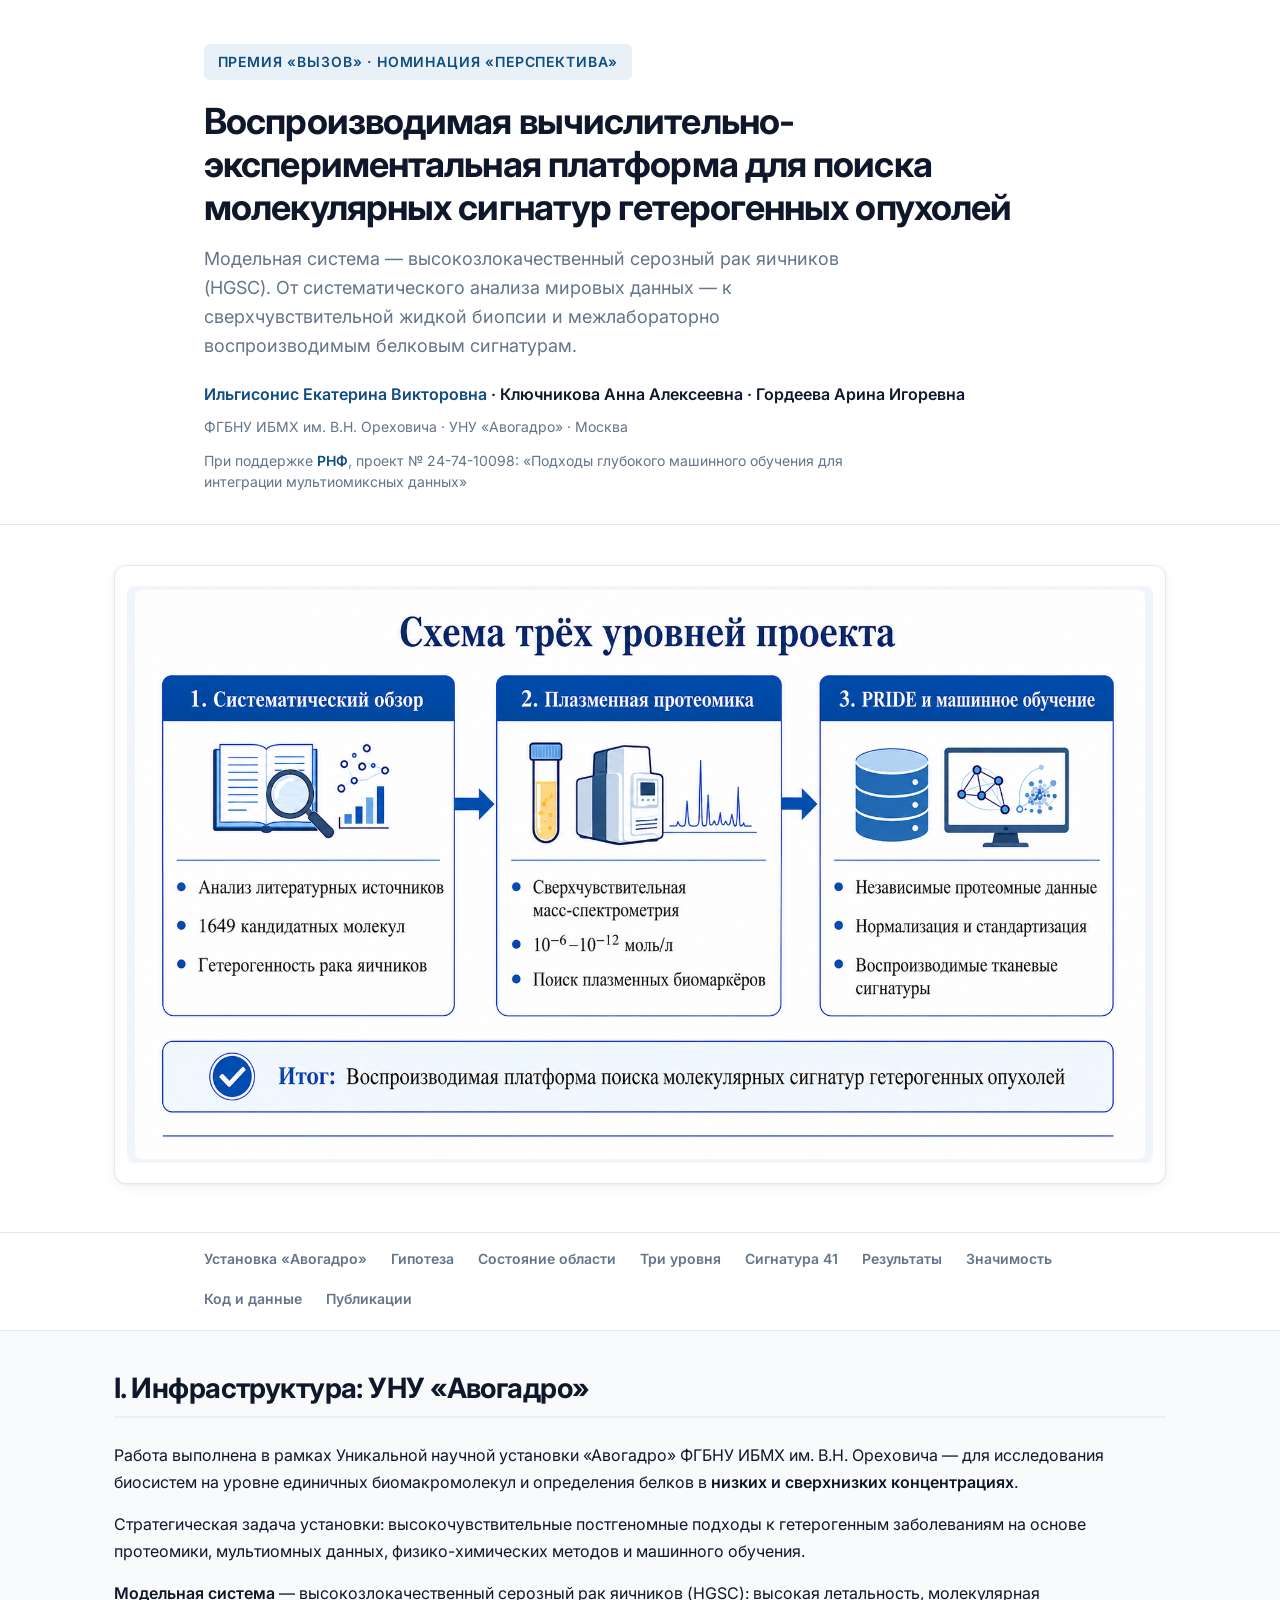
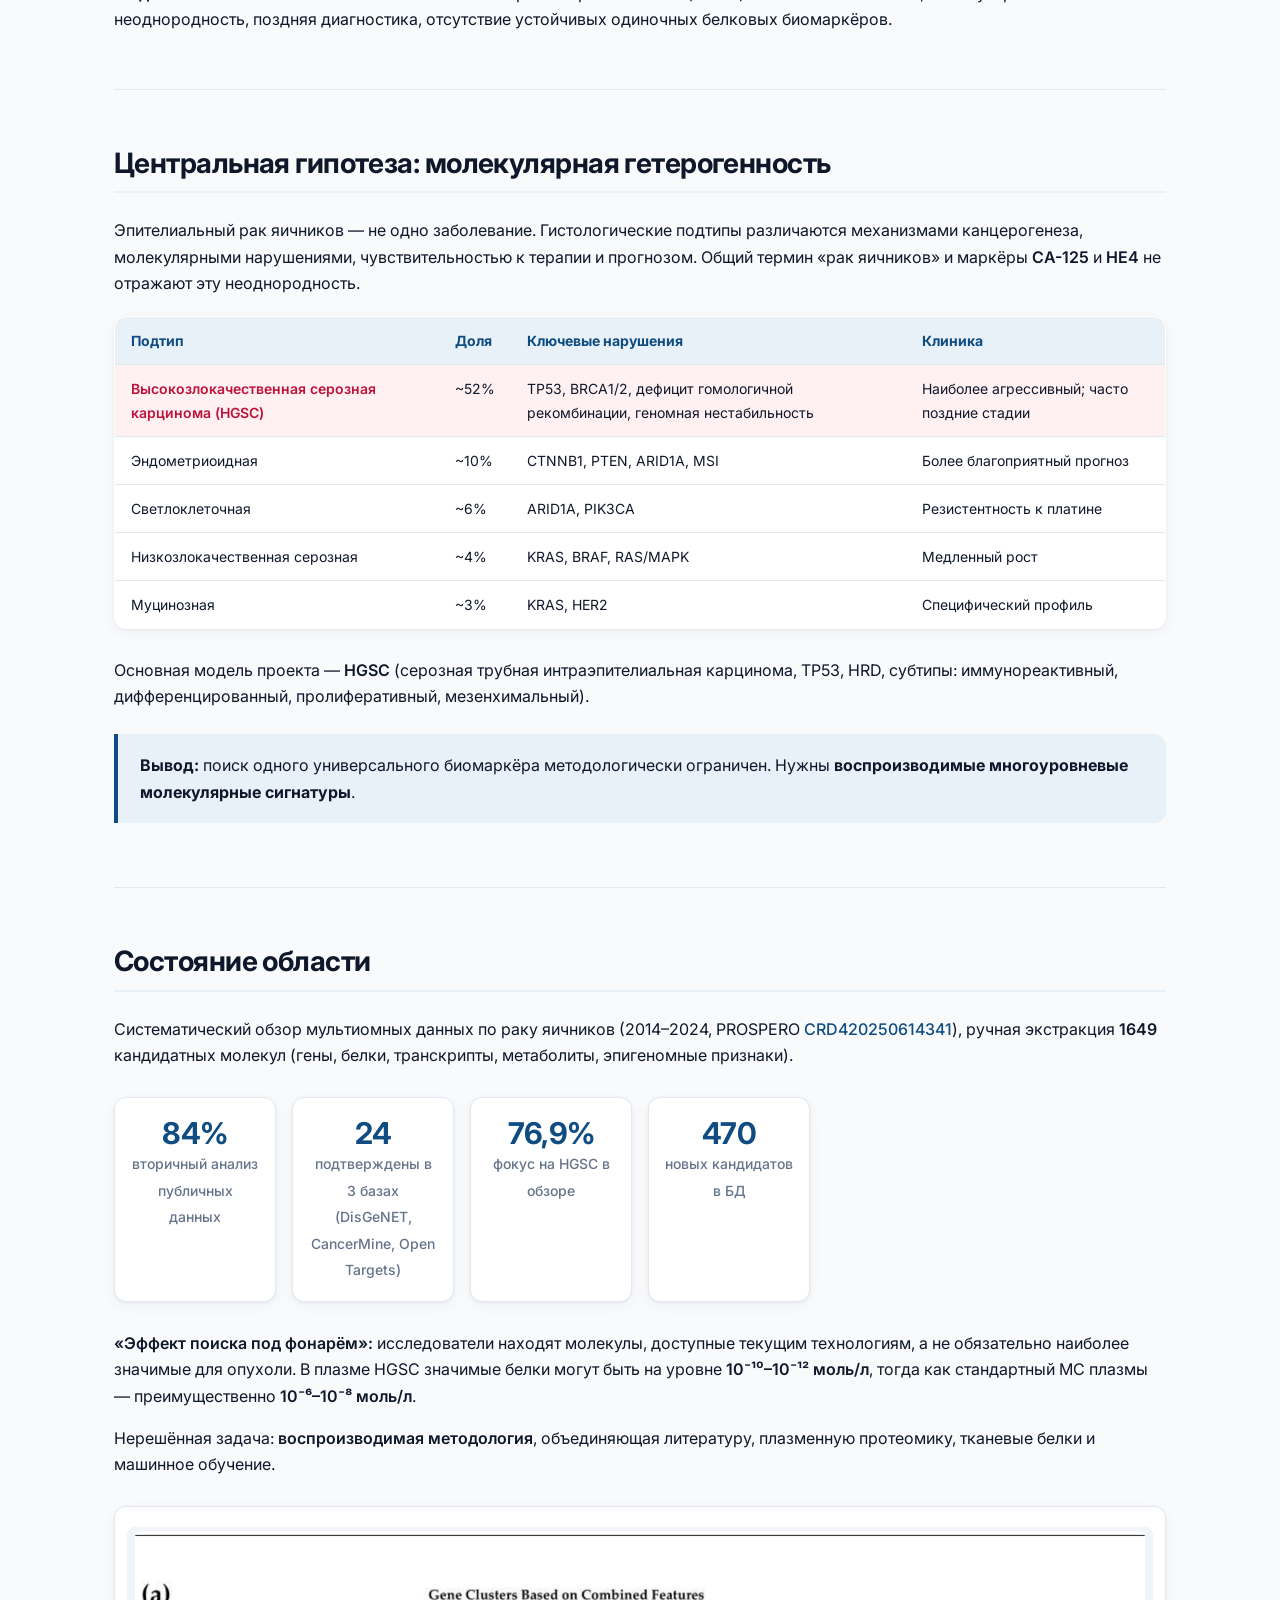
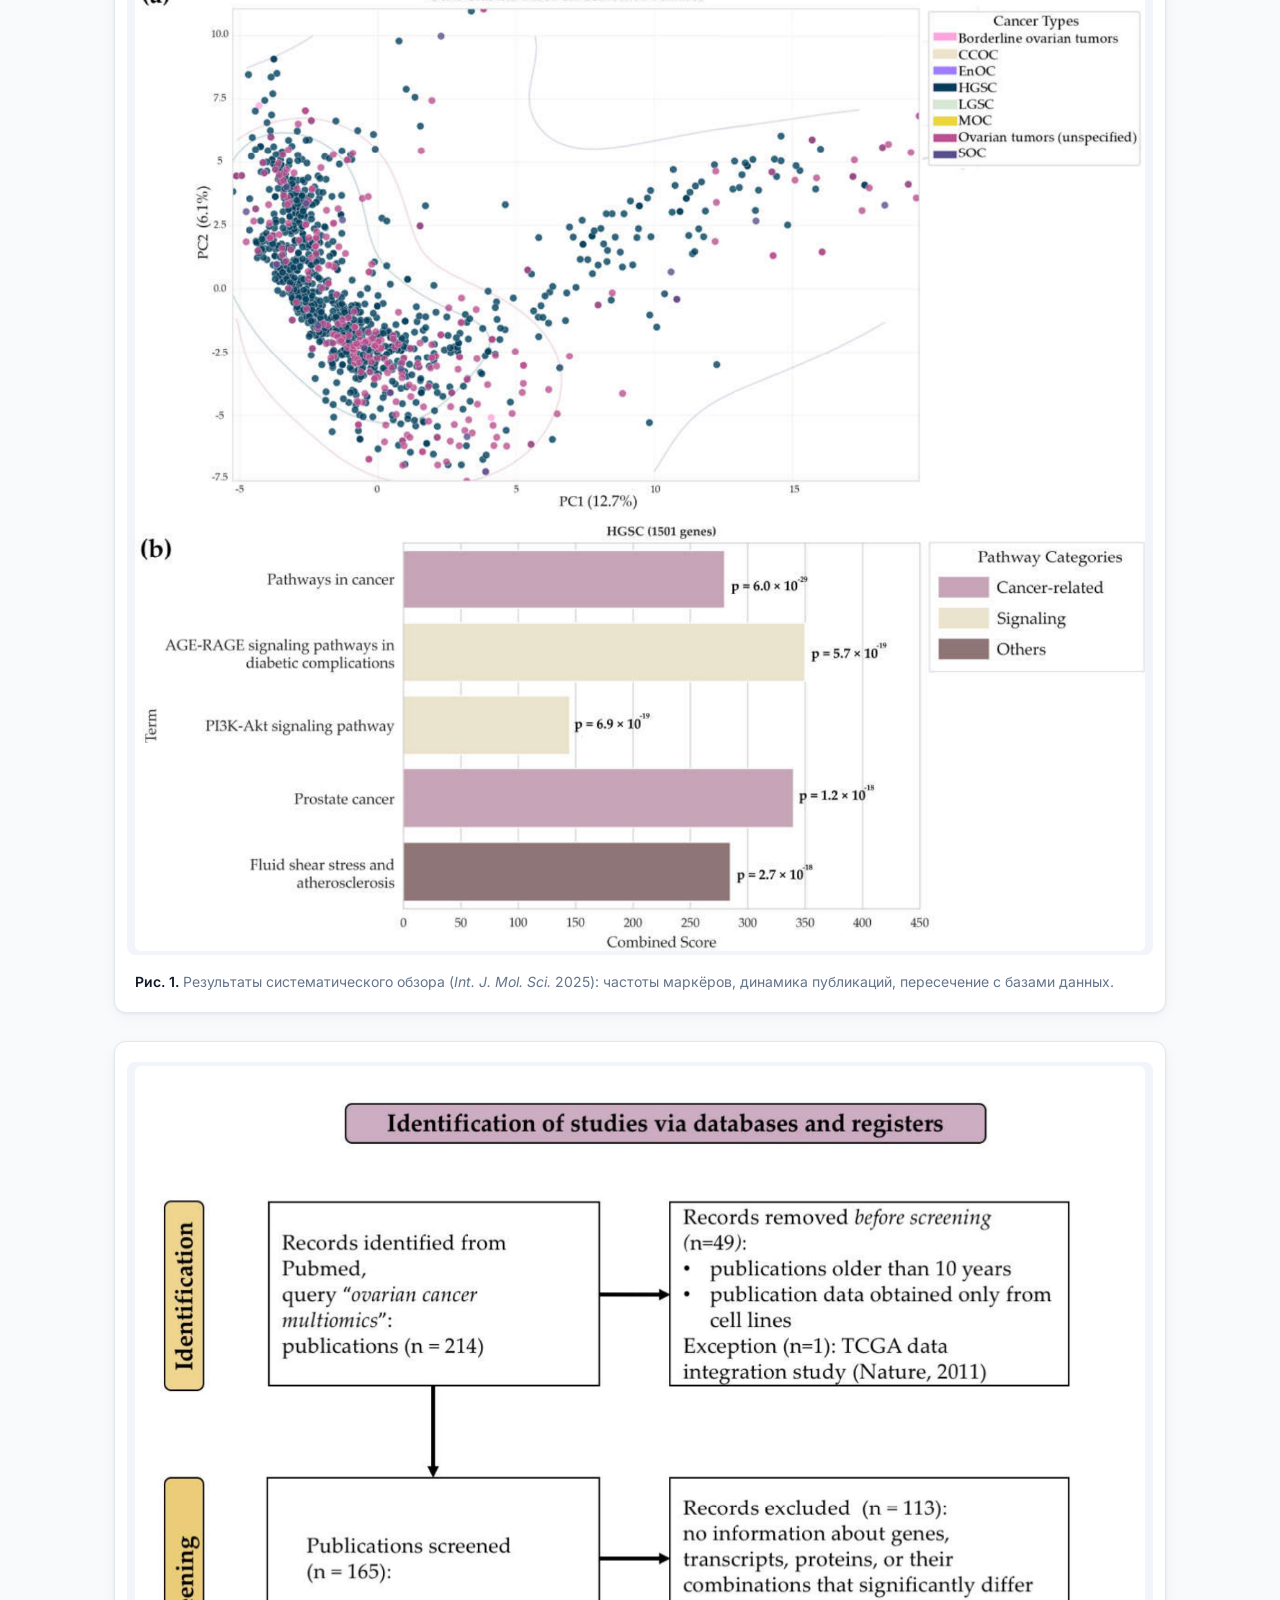
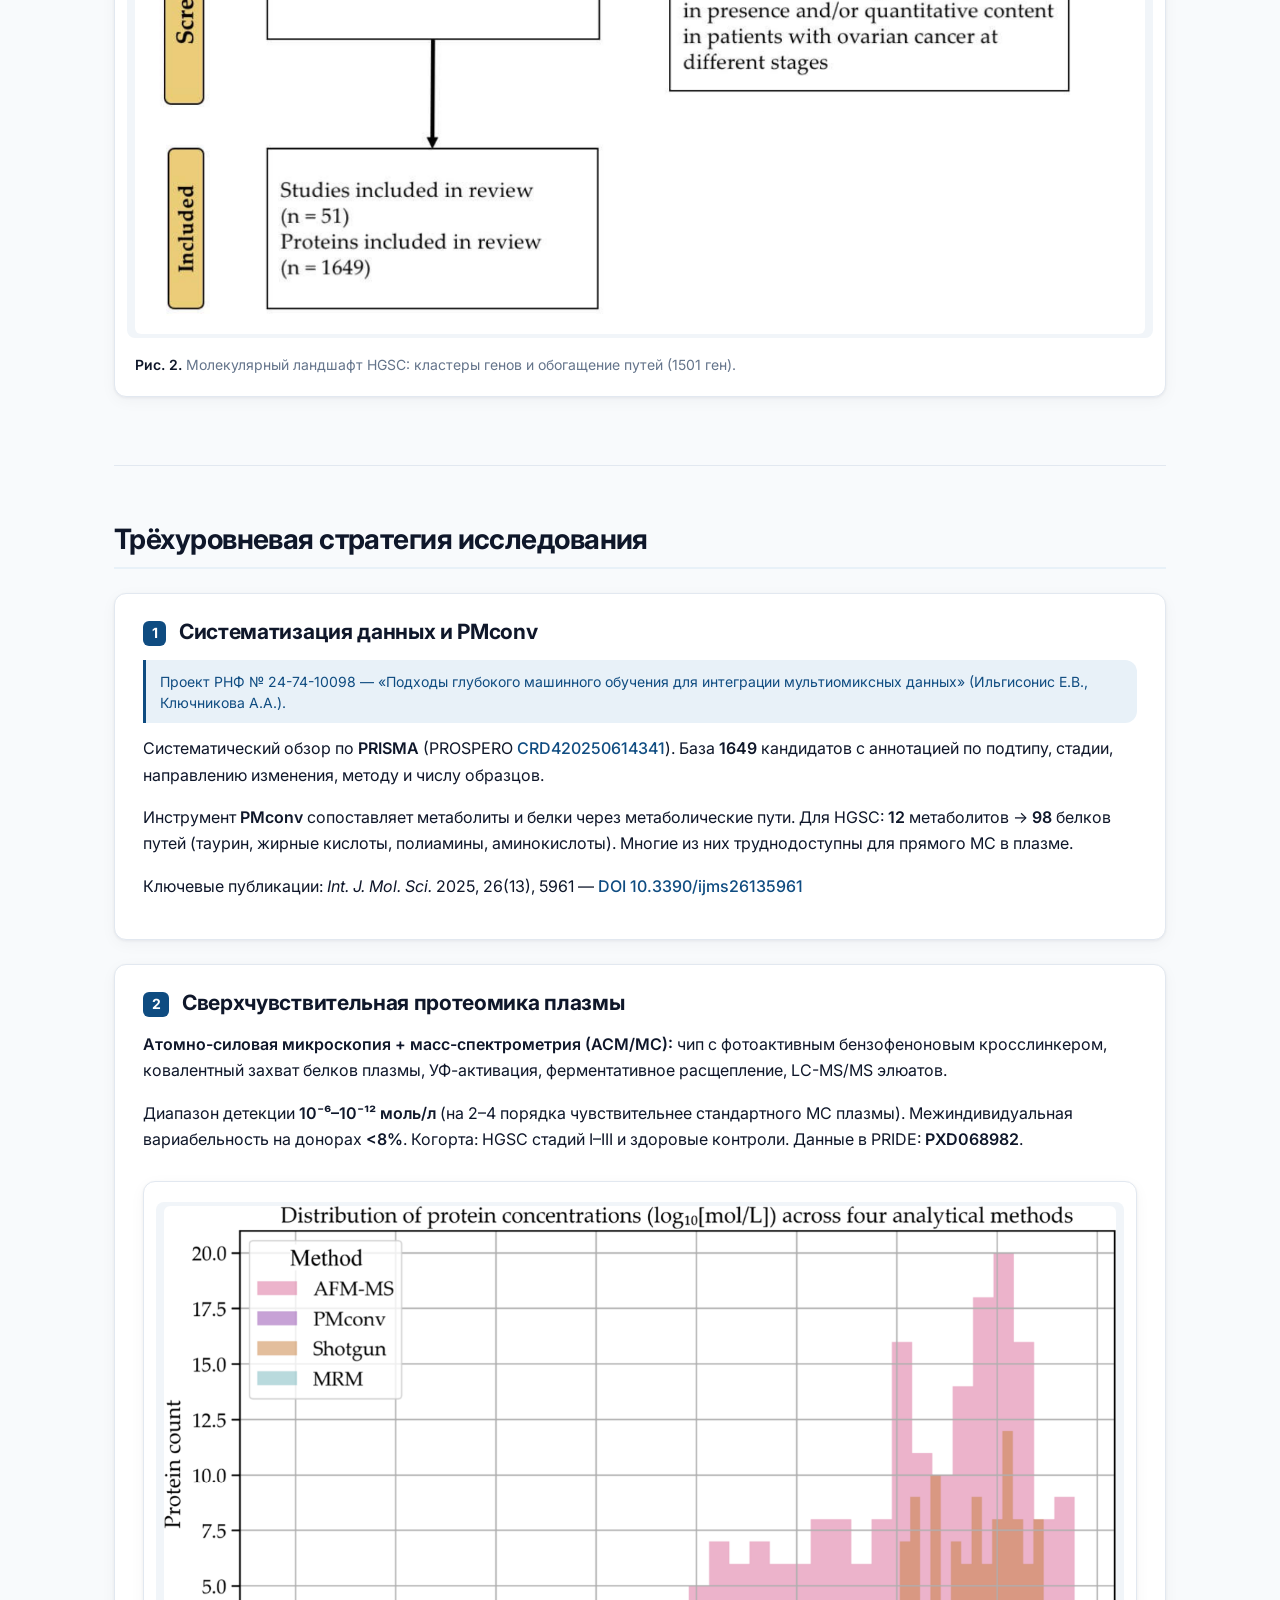
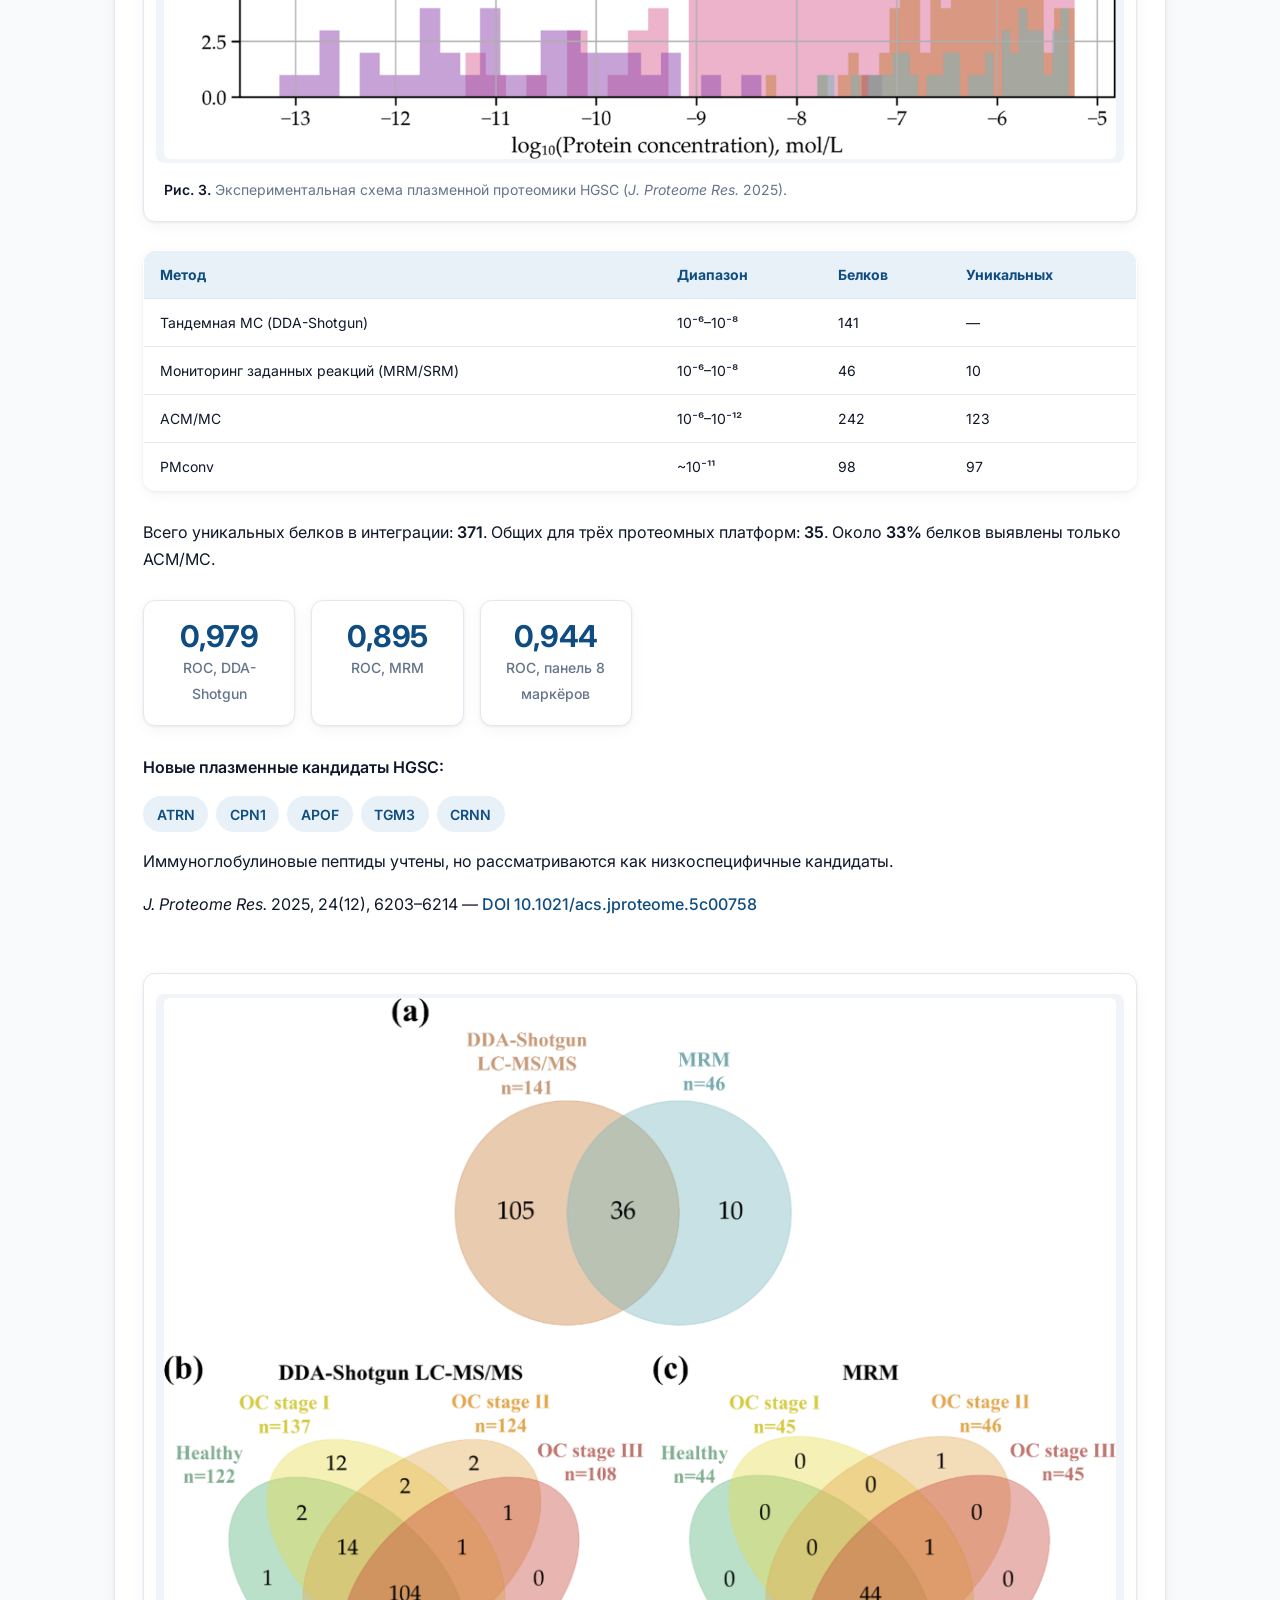
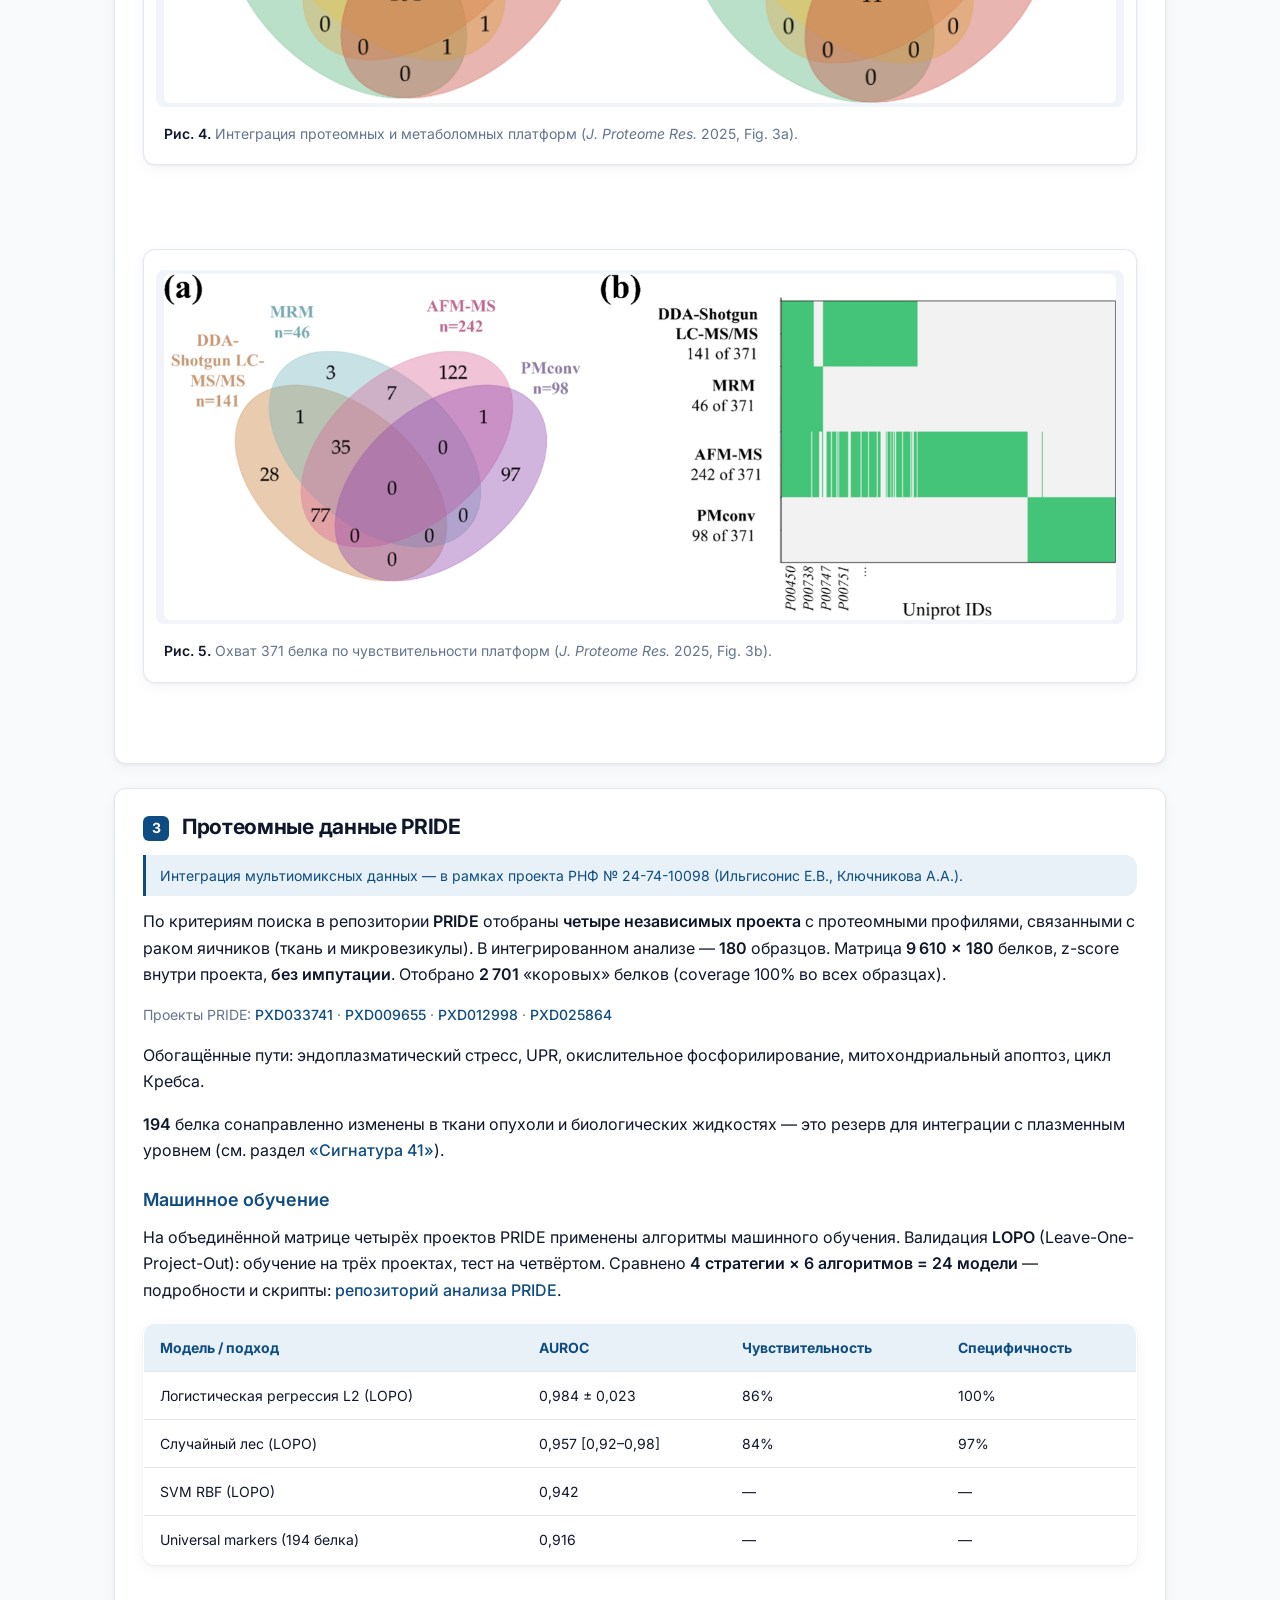
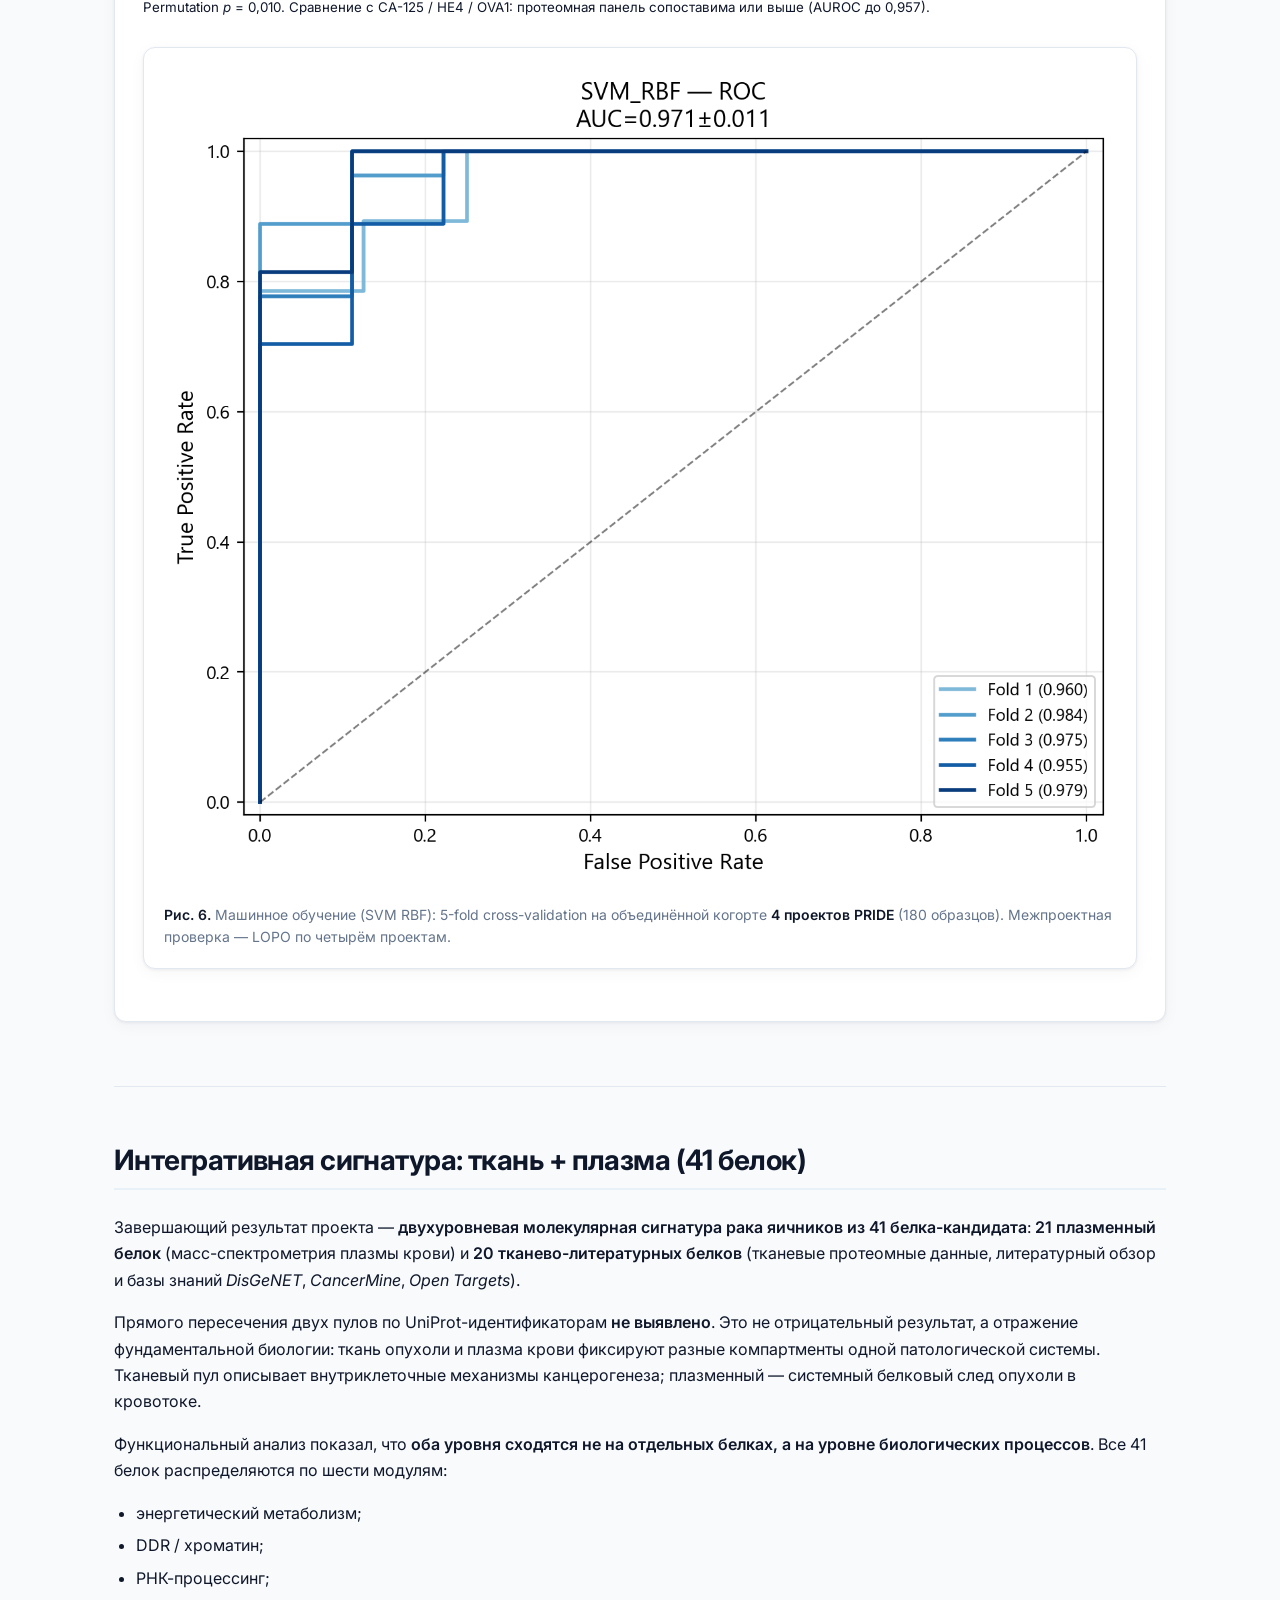
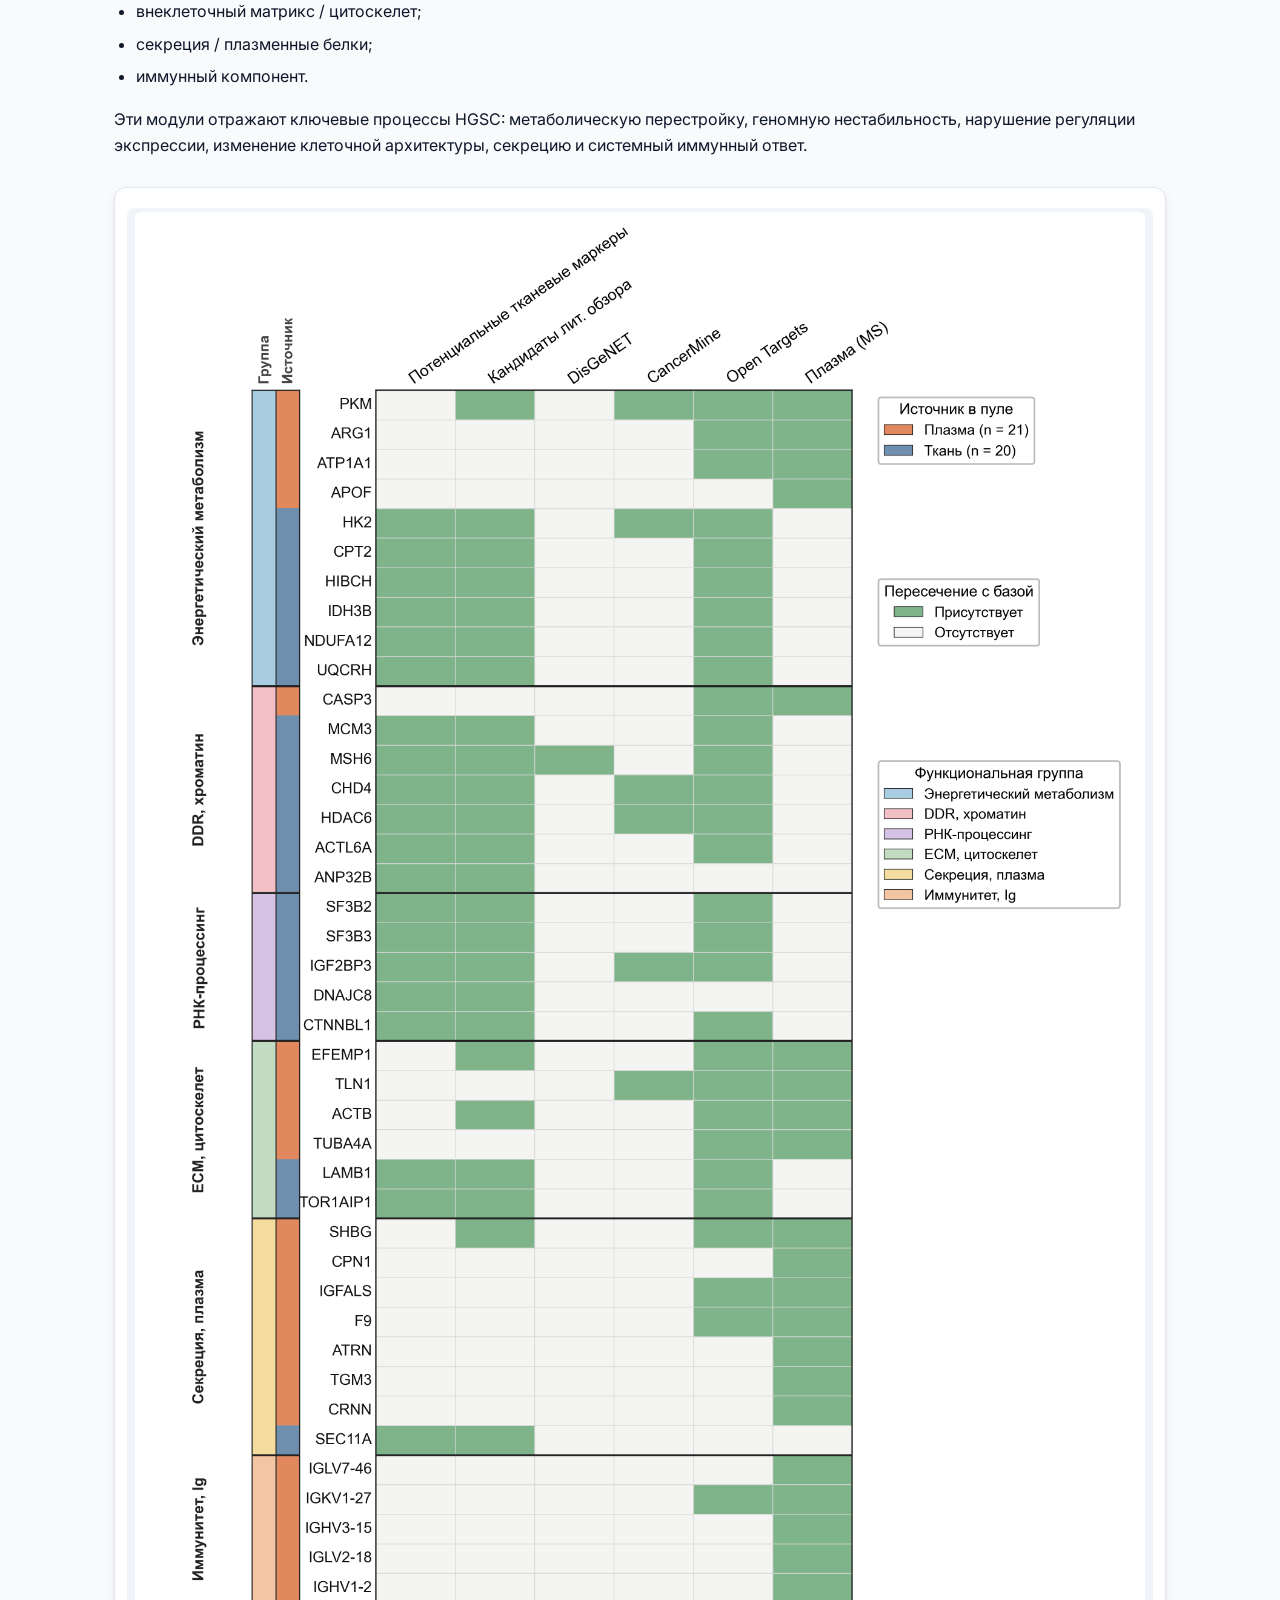
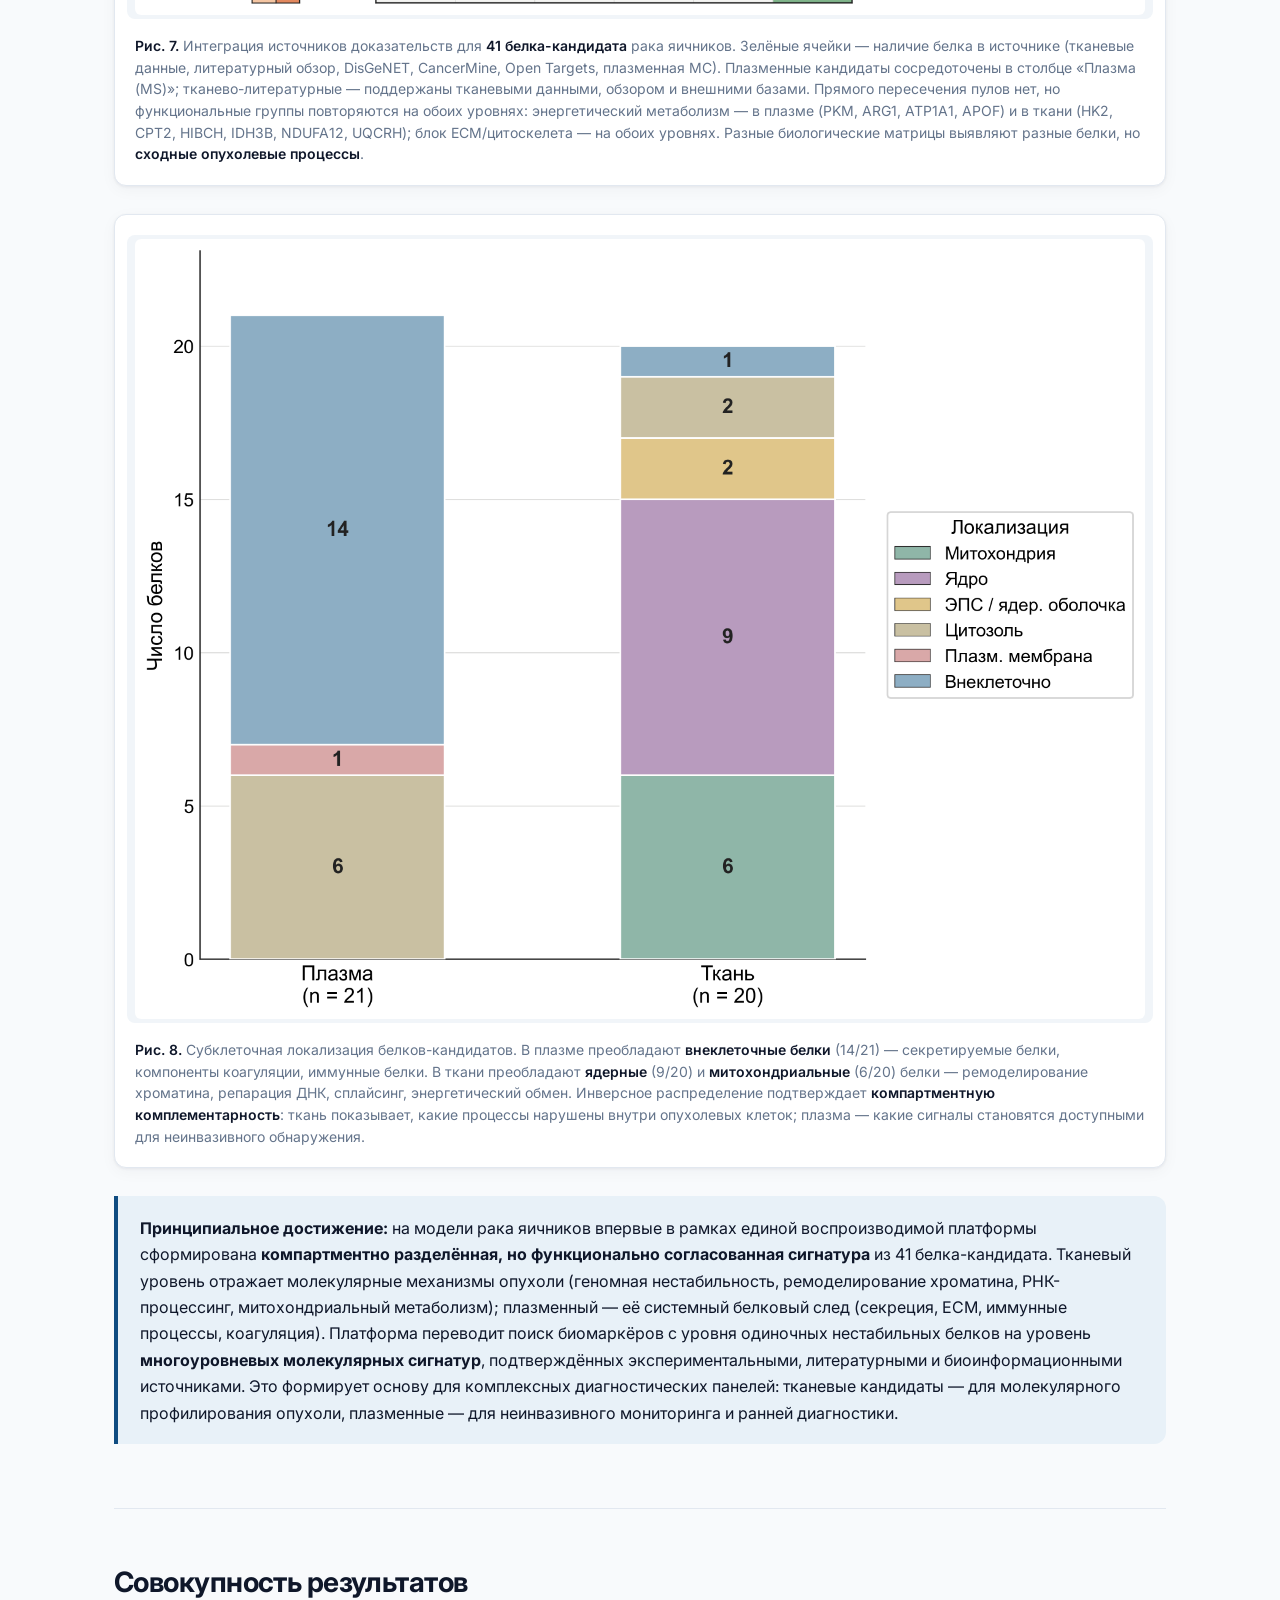
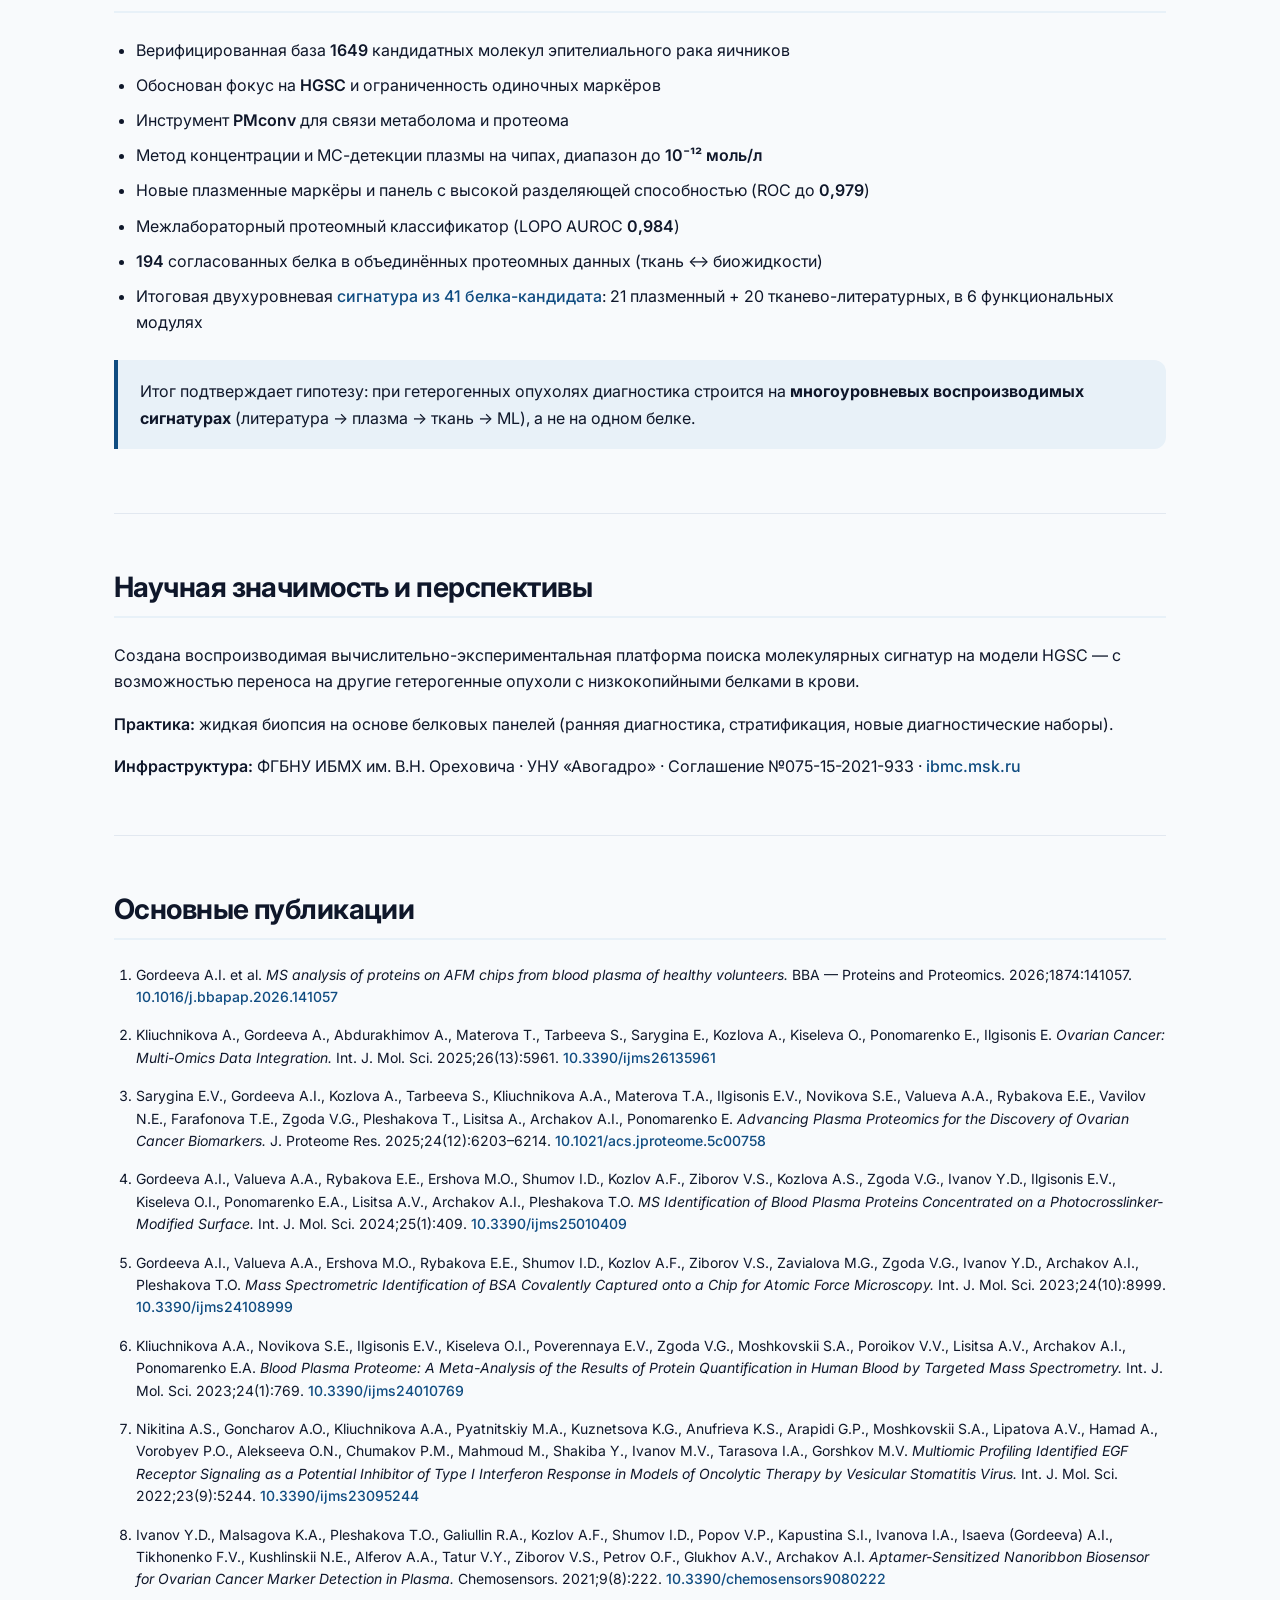
==== docs/index.html @ 12fb9344 "Replace '9 priority markers' with 41-protein integrated signature Co-authored-by: Cursor <cursoragen" ====
<!DOCTYPE html>
<html lang="ru">
<head>
  <meta charset="UTF-8" />
  <meta name="viewport" content="width=device-width, initial-scale=1" />
  <title>Воспроизводимая вычислительно-экспериментальная платформа · ИБМХ · Авогадро</title>
  <meta name="description" content="Воспроизводимая вычислительно-экспериментальная платформа для поиска молекулярных сигнатур гетерогенных опухолей: мультиомный обзор, протеомика плазмы, ML на PRIDE — модель HGSC." />
  <link rel="preconnect" href="https://fonts.googleapis.com" />
  <link rel="preconnect" href="https://fonts.gstatic.com" crossorigin />
  <link rel="stylesheet" href="https://fonts.googleapis.com/css2?family=Inter:wght@400;500;600;700&display=swap" />
  <link rel="stylesheet" href="css/style.css" />
</head>
<body>

  <header class="site-header">
    <div class="inner">
      <p class="badge">Премия «ВЫЗОВ» · номинация «Перспектива»</p>
      <h1>Воспроизводимая вычислительно-экспериментальная платформа для поиска молекулярных сигнатур гетерогенных опухолей</h1>
      <p class="lead">Модельная система — высокозлокачественный серозный рак яичников (HGSC). От систематического анализа мировых данных — к сверхчувствительной жидкой биопсии и межлабораторно воспроизводимым белковым сигнатурам.</p>
      <p class="authors"><span class="author-lead">Ильгисонис Екатерина Викторовна</span> · Ключникова Анна Алексеевна · Гордеева Арина Игоревна</p>
      <p class="org">ФГБНУ ИБМХ им. В.Н. Ореховича · УНУ «Авогадро» · Москва</p>
      <p class="funding">При поддержке <a href="https://rscf.ru/project/24-74-10098/" target="_blank" rel="noopener">РНФ</a>, проект №&nbsp;24-74-10098: «Подходы глубокого машинного обучения для интеграции мультиомиксных данных»</p>
    </div>
  </header>

  <div class="hero-figure">
    <div class="inner">
      <figure class="figure figure--full">
        <div class="figure__scroll">
          <img src="images/scheme-3levels.png" alt="Схема трёх уровней проекта: систематический обзор, плазменная протеомика, PRIDE и машинное обучение" width="1100" height="auto" />
        </div>
      </figure>
    </div>
  </div>

  <nav class="site-nav" aria-label="Разделы проекта">
    <ul class="inner">
      <li><a href="#avogadro">Установка «Авогадро»</a></li>
      <li><a href="#hypothesis">Гипотеза</a></li>
      <li><a href="#field">Состояние области</a></li>
      <li><a href="#strategy">Три уровня</a></li>
      <li><a href="#integration">Сигнатура 41</a></li>
      <li><a href="#results">Результаты</a></li>
      <li><a href="#impact">Значимость</a></li>
      <li><a href="#resources">Код и данные</a></li>
      <li><a href="#publications">Публикации</a></li>
    </ul>
  </nav>

  <main class="content-wrap">

    <section id="avogadro">
      <h2>I. Инфраструктура: УНУ «Авогадро»</h2>
      <p>Работа выполнена в рамках Уникальной научной установки «Авогадро» ФГБНУ ИБМХ им. В.Н. Ореховича — для исследования биосистем на уровне единичных биомакромолекул и определения белков в <strong>низких и сверхнизких концентрациях</strong>.</p>
      <p>Стратегическая задача установки: высокочувствительные постгеномные подходы к гетерогенным заболеваниям на основе протеомики, мультиомных данных, физико-химических методов и машинного обучения.</p>
      <p><strong>Модельная система</strong> — высокозлокачественный серозный рак яичников (HGSC): высокая летальность, молекулярная неоднородность, поздняя диагностика, отсутствие устойчивых одиночных белковых биомаркёров.</p>
    </section>

    <section id="hypothesis">
      <h2>Центральная гипотеза: молекулярная гетерогенность</h2>
      <p>Эпителиальный рак яичников — не одно заболевание. Гистологические подтипы различаются механизмами канцерогенеза, молекулярными нарушениями, чувствительностью к терапии и прогнозом. Общий термин «рак яичников» и маркёры <strong>CA-125</strong> и <strong>HE4</strong> не отражают эту неоднородность.</p>

      <table>
        <thead>
          <tr>
            <th>Подтип</th>
            <th>Доля</th>
            <th>Ключевые нарушения</th>
            <th>Клиника</th>
          </tr>
        </thead>
        <tbody>
          <tr class="highlight">
            <td>Высокозлокачественная серозная карцинома (HGSC)</td>
            <td>~52%</td>
            <td>TP53, BRCA1/2, дефицит гомологичной рекомбинации, геномная нестабильность</td>
            <td>Наиболее агрессивный; часто поздние стадии</td>
          </tr>
          <tr>
            <td>Эндометриоидная</td>
            <td>~10%</td>
            <td>CTNNB1, PTEN, ARID1A, MSI</td>
            <td>Более благоприятный прогноз</td>
          </tr>
          <tr>
            <td>Светлоклеточная</td>
            <td>~6%</td>
            <td>ARID1A, PIK3CA</td>
            <td>Резистентность к платине</td>
          </tr>
          <tr>
            <td>Низкозлокачественная серозная</td>
            <td>~4%</td>
            <td>KRAS, BRAF, RAS/MAPK</td>
            <td>Медленный рост</td>
          </tr>
          <tr>
            <td>Муцинозная</td>
            <td>~3%</td>
            <td>KRAS, HER2</td>
            <td>Специфический профиль</td>
          </tr>
        </tbody>
      </table>

      <p>Основная модель проекта — <strong>HGSC</strong> (серозная трубная интраэпителиальная карцинома, TP53, HRD, субтипы: иммунореактивный, дифференцированный, пролиферативный, мезенхимальный).</p>
      <div class="callout">
        <strong>Вывод:</strong> поиск одного универсального биомаркёра методологически ограничен. Нужны <strong>воспроизводимые многоуровневые молекулярные сигнатуры</strong>.
      </div>
    </section>

    <section id="field">
      <h2>Состояние области</h2>
      <p>Систематический обзор мультиомных данных по раку яичников (2014–2024, PROSPERO <a href="https://www.crd.york.ac.uk/prospero/display_record.php?ID=CRD420250614341" target="_blank" rel="noopener">CRD420250614341</a>), ручная экстракция <strong>1649</strong> кандидатных молекул (гены, белки, транскрипты, метаболиты, эпигеномные признаки).</p>

      <div class="stats-grid">
        <div class="stat-card"><span class="num">84%</span><span class="lbl">вторичный анализ публичных данных</span></div>
        <div class="stat-card"><span class="num">24</span><span class="lbl">подтверждены в 3 базах (DisGeNET, CancerMine, Open Targets)</span></div>
        <div class="stat-card"><span class="num">76,9%</span><span class="lbl">фокус на HGSC в обзоре</span></div>
        <div class="stat-card"><span class="num">470</span><span class="lbl">новых кандидатов в БД</span></div>
      </div>

      <p><strong>«Эффект поиска под фонарём»:</strong> исследователи находят молекулы, доступные текущим технологиям, а не обязательно наиболее значимые для опухоли. В плазме HGSC значимые белки могут быть на уровне <strong>10⁻¹⁰–10⁻¹² моль/л</strong>, тогда как стандартный МС плазмы — преимущественно <strong>10⁻⁶–10⁻⁸ моль/л</strong>.</p>
      <p>Нерешённая задача: <strong>воспроизводимая методология</strong>, объединяющая литературу, плазменную протеомику, тканевые белки и машинное обучение.</p>

      <figure class="figure figure--full">
        <div class="figure__scroll">
          <img src="images/papers/ijms_fig_review.png" alt="Рисунки систематического обзора мультиомики рака яичников" loading="lazy" />
        </div>
        <figcaption><strong>Рис. 1.</strong> Результаты систематического обзора (<em>Int. J. Mol. Sci.</em> 2025): частоты маркёров, динамика публикаций, пересечение с базами данных.</figcaption>
      </figure>
      <figure class="figure figure--full">
        <div class="figure__scroll">
          <img src="images/papers/ijms_fig6_hgsc.png" alt="PCA и обогащение путей HGSC" loading="lazy" />
        </div>
        <figcaption><strong>Рис. 2.</strong> Молекулярный ландшафт HGSC: кластеры генов и обогащение путей (1501 ген).</figcaption>
      </figure>
    </section>

    <section id="strategy">
      <h2>Трёхуровневая стратегия исследования</h2>

      <div class="level-block">
        <h3><span class="level-num">1</span> Систематизация данных и PMconv</h3>
        <p class="level-funding">Проект РНФ №&nbsp;24-74-10098 — «Подходы глубокого машинного обучения для интеграции мультиомиксных данных» (Ильгисонис&nbsp;Е.В., Ключникова&nbsp;А.А.).</p>
        <p>Систематический обзор по <strong>PRISMA</strong> (PROSPERO <a href="https://www.crd.york.ac.uk/prospero/display_record.php?ID=CRD420250614341" target="_blank" rel="noopener">CRD420250614341</a>). База <strong>1649</strong> кандидатов с аннотацией по подтипу, стадии, направлению изменения, методу и числу образцов.</p>
        <p>Инструмент <strong>PMconv</strong> сопоставляет метаболиты и белки через метаболические пути. Для HGSC: <strong>12</strong> метаболитов → <strong>98</strong> белков путей (таурин, жирные кислоты, полиамины, аминокислоты). Многие из них труднодоступны для прямого МС в плазме.</p>
        <p>Ключевые публикации: <em>Int. J. Mol. Sci.</em> 2025, 26(13), 5961 — <a href="https://doi.org/10.3390/ijms26135961" target="_blank" rel="noopener">DOI 10.3390/ijms26135961</a></p>
      </div>

      <div class="level-block">
        <h3><span class="level-num">2</span> Сверхчувствительная протеомика плазмы</h3>
        <p><strong>Атомно-силовая микроскопия + масс-спектрометрия (АСМ/МС):</strong> чип с фотоактивным бензофеноновым кросслинкером, ковалентный захват белков плазмы, УФ-активация, ферментативное расщепление, LC-MS/MS элюатов.</p>
        <p>Диапазон детекции <strong>10⁻⁶–10⁻¹² моль/л</strong> (на 2–4 порядка чувствительнее стандартного МС плазмы). Межиндивидуальная вариабельность на донорах <strong>&lt;8%</strong>. Когорта: HGSC стадий I–III и здоровые контроли. Данные в PRIDE: <strong>PXD068982</strong>.</p>

        <figure class="figure figure--full">
          <div class="figure__scroll">
            <img src="images/papers/jpr_fig_scheme.png" alt="Схема экспериментальной платформы плазменной протеомики" loading="lazy" />
          </div>
          <figcaption><strong>Рис. 3.</strong> Экспериментальная схема плазменной протеомики HGSC (<em>J. Proteome Res.</em> 2025).</figcaption>
        </figure>

        <table>
          <thead>
            <tr>
              <th>Метод</th>
              <th>Диапазон</th>
              <th>Белков</th>
              <th>Уникальных</th>
            </tr>
          </thead>
          <tbody>
            <tr><td>Тандемная МС (DDA-Shotgun)</td><td>10⁻⁶–10⁻⁸</td><td>141</td><td>—</td></tr>
            <tr><td>Мониторинг заданных реакций (MRM/SRM)</td><td>10⁻⁶–10⁻⁸</td><td>46</td><td>10</td></tr>
            <tr><td>АСМ/МС</td><td>10⁻⁶–10⁻¹²</td><td>242</td><td>123</td></tr>
            <tr><td>PMconv</td><td>~10⁻¹¹</td><td>98</td><td>97</td></tr>
          </tbody>
        </table>

        <p>Всего уникальных белков в интеграции: <strong>371</strong>. Общих для трёх протеомных платформ: <strong>35</strong>. Около <strong>33%</strong> белков выявлены только АСМ/МС.</p>

        <div class="stats-grid">
          <div class="stat-card"><span class="num">0,979</span><span class="lbl">ROC, DDA-Shotgun</span></div>
          <div class="stat-card"><span class="num">0,895</span><span class="lbl">ROC, MRM</span></div>
          <div class="stat-card"><span class="num">0,944</span><span class="lbl">ROC, панель 8 маркёров</span></div>
        </div>

        <p><strong>Новые плазменные кандидаты HGSC:</strong></p>
        <div class="marker-tags">
          <span>ATRN</span><span>CPN1</span><span>APOF</span><span>TGM3</span><span>CRNN</span>
        </div>
        <p>Иммуноглобулиновые пептиды учтены, но рассматриваются как низкоспецифичные кандидаты.</p>
        <p><em>J. Proteome Res.</em> 2025, 24(12), 6203–6214 — <a href="https://doi.org/10.1021/acs.jproteome.5c00758" target="_blank" rel="noopener">DOI 10.1021/acs.jproteome.5c00758</a></p>

        <div class="figure-stack">
          <figure class="figure figure--full">
            <div class="figure__scroll">
              <img src="images/papers/jpr_fig3a_venn.png" alt="Figure 3a — Venn диаграмма методов протеомики" loading="lazy" />
            </div>
            <figcaption><strong>Рис. 4.</strong> Интеграция протеомных и метаболомных платформ (<em>J. Proteome Res.</em> 2025, Fig. 3a).</figcaption>
          </figure>
          <figure class="figure figure--full">
            <div class="figure__scroll">
              <img src="images/papers/jpr_fig3b_coverage.png" alt="Figure 3b — покрытие протеома плазмы" loading="lazy" />
            </div>
            <figcaption><strong>Рис. 5.</strong> Охват 371 белка по чувствительности платформ (<em>J. Proteome Res.</em> 2025, Fig. 3b).</figcaption>
          </figure>
        </div>
      </div>

      <div class="level-block">
        <h3><span class="level-num">3</span> Протеомные данные PRIDE</h3>
        <p class="level-funding">Интеграция мультиомиксных данных — в рамках проекта РНФ №&nbsp;24-74-10098 (Ильгисонис&nbsp;Е.В., Ключникова&nbsp;А.А.).</p>
        <p>По критериям поиска в репозитории <strong>PRIDE</strong> отобраны <strong>четыре независимых проекта</strong> с протеомными профилями, связанными с раком яичников (ткань и микровезикулы). В интегрированном анализе — <strong>180</strong> образцов. Матрица <strong>9 610 × 180</strong> белков, z-score внутри проекта, <strong>без импутации</strong>. Отобрано <strong>2 701</strong> «коровых» белков (coverage 100% во всех образцах).</p>
        <p class="pride-projects">Проекты PRIDE: <a href="https://www.ebi.ac.uk/pride/archive/projects/PXD033741" target="_blank" rel="noopener">PXD033741</a> · <a href="https://www.ebi.ac.uk/pride/archive/projects/PXD009655" target="_blank" rel="noopener">PXD009655</a> · <a href="https://www.ebi.ac.uk/pride/archive/projects/PXD012998" target="_blank" rel="noopener">PXD012998</a> · <a href="https://www.ebi.ac.uk/pride/archive/projects/PXD025864" target="_blank" rel="noopener">PXD025864</a></p>

        <p>Обогащённые пути: эндоплазматический стресс, UPR, окислительное фосфорилирование, митохондриальный апоптоз, цикл Кребса.</p>
        <p><strong>194</strong> белка сонаправленно изменены в ткани опухоли и биологических жидкостях — это резерв для интеграции с плазменным уровнем (см. раздел <a href="#integration">«Сигнатура 41»</a>).</p>

        <h4 class="level-sub">Машинное обучение</h4>
        <p>На объединённой матрице четырёх проектов PRIDE применены алгоритмы машинного обучения. Валидация <strong>LOPO</strong> (Leave-One-Project-Out): обучение на трёх проектах, тест на четвёртом. Сравнено <strong>4 стратегии × 6 алгоритмов = 24 модели</strong> — подробности и скрипты: <a href="https://github.com/aziz122596/project_ovarian_cancer" target="_blank" rel="noopener">репозиторий анализа PRIDE</a>.</p>

        <table>
          <thead>
            <tr><th>Модель / подход</th><th>AUROC</th><th>Чувствительность</th><th>Специфичность</th></tr>
          </thead>
          <tbody>
            <tr><td>Логистическая регрессия L2 (LOPO)</td><td>0,984 ± 0,023</td><td>86%</td><td>100%</td></tr>
            <tr><td>Случайный лес (LOPO)</td><td>0,957 [0,92–0,98]</td><td>84%</td><td>97%</td></tr>
            <tr><td>SVM RBF (LOPO)</td><td>0,942</td><td>—</td><td>—</td></tr>
            <tr><td>Universal markers (194 белка)</td><td>0,916</td><td>—</td><td>—</td></tr>
          </tbody>
        </table>
        <p><small>Permutation <em>p</em> = 0,010. Сравнение с CA-125 / HE4 / OVA1: протеомная панель сопоставима или выше (AUROC до 0,957).</small></p>

        <figure class="figure">
          <img src="images/ml_tissue_svm_rbf_roc.png" alt="ROC-кривые SVM RBF: 5-fold CV на объединённой когорте PRIDE, 4 проекта, 180 образцов" loading="lazy" width="720" />
          <figcaption><strong>Рис. 6.</strong> Машинное обучение (SVM RBF): 5-fold cross-validation на объединённой когорте <strong>4 проектов PRIDE</strong> (180 образцов). Межпроектная проверка — LOPO по четырём проектам.</figcaption>
        </figure>
      </div>
    </section>

    <section id="integration">
      <h2>Интегративная сигнатура: ткань + плазма (41 белок)</h2>

      <p>Завершающий результат проекта — <strong>двухуровневая молекулярная сигнатура рака яичников из 41 белка-кандидата</strong>:
        <strong>21 плазменный белок</strong> (масс-спектрометрия плазмы крови) и
        <strong>20 тканево-литературных белков</strong> (тканевые протеомные данные, литературный обзор и базы знаний <em>DisGeNET</em>, <em>CancerMine</em>, <em>Open Targets</em>).</p>

      <p>Прямого пересечения двух пулов по UniProt-идентификаторам <strong>не выявлено</strong>. Это не отрицательный результат, а отражение фундаментальной биологии: ткань опухоли и плазма крови фиксируют разные компартменты одной патологической системы. Тканевый пул описывает внутриклеточные механизмы канцерогенеза; плазменный — системный белковый след опухоли в кровотоке.</p>

      <p>Функциональный анализ показал, что <strong>оба уровня сходятся не на отдельных белках, а на уровне биологических процессов</strong>. Все 41 белок распределяются по шести модулям:</p>
      <ul>
        <li>энергетический метаболизм;</li>
        <li>DDR / хроматин;</li>
        <li>РНК-процессинг;</li>
        <li>внеклеточный матрикс / цитоскелет;</li>
        <li>секреция / плазменные белки;</li>
        <li>иммунный компонент.</li>
      </ul>
      <p>Эти модули отражают ключевые процессы HGSC: метаболическую перестройку, геномную нестабильность, нарушение регуляции экспрессии, изменение клеточной архитектуры, секрецию и системный иммунный ответ.</p>

      <figure class="figure figure--full">
        <div class="figure__scroll">
          <img src="images/integration_heatmap_41.png" alt="Тепловая карта 41 белка-кандидата по функциональным группам и источникам доказательств" loading="lazy" />
        </div>
        <figcaption><strong>Рис. 7.</strong> Интеграция источников доказательств для <strong>41 белка-кандидата</strong> рака яичников. Зелёные ячейки — наличие белка в источнике (тканевые данные, литературный обзор, DisGeNET, CancerMine, Open Targets, плазменная МС). Плазменные кандидаты сосредоточены в столбце «Плазма (MS)»; тканево-литературные — поддержаны тканевыми данными, обзором и внешними базами. Прямого пересечения пулов нет, но функциональные группы повторяются на обоих уровнях: энергетический метаболизм — в плазме (PKM, ARG1, ATP1A1, APOF) и в ткани (HK2, CPT2, HIBCH, IDH3B, NDUFA12, UQCRH); блок ECM/цитоскелета — на обоих уровнях. Разные биологические матрицы выявляют разные белки, но <strong>сходные опухолевые процессы</strong>.</figcaption>
      </figure>

      <figure class="figure figure--full">
        <div class="figure__scroll">
          <img src="images/integration_localization.png" alt="Субклеточная локализация плазменных и тканево-литературных белков-кандидатов" loading="lazy" />
        </div>
        <figcaption><strong>Рис. 8.</strong> Субклеточная локализация белков-кандидатов. В плазме преобладают <strong>внеклеточные белки</strong> (14/21) — секретируемые белки, компоненты коагуляции, иммунные белки. В ткани преобладают <strong>ядерные</strong> (9/20) и <strong>митохондриальные</strong> (6/20) белки — ремоделирование хроматина, репарация ДНК, сплайсинг, энергетический обмен. Инверсное распределение подтверждает <strong>компартментную комплементарность</strong>: ткань показывает, какие процессы нарушены внутри опухолевых клеток; плазма — какие сигналы становятся доступными для неинвазивного обнаружения.</figcaption>
      </figure>

      <div class="callout">
        <strong>Принципиальное достижение:</strong> на модели рака яичников впервые в рамках единой воспроизводимой платформы сформирована <strong>компартментно разделённая, но функционально согласованная сигнатура</strong> из 41 белка-кандидата. Тканевый уровень отражает молекулярные механизмы опухоли (геномная нестабильность, ремоделирование хроматина, РНК-процессинг, митохондриальный метаболизм); плазменный — её системный белковый след (секреция, ECM, иммунные процессы, коагуляция). Платформа переводит поиск биомаркёров с уровня одиночных нестабильных белков на уровень <strong>многоуровневых молекулярных сигнатур</strong>, подтверждённых экспериментальными, литературными и биоинформационными источниками. Это формирует основу для комплексных диагностических панелей: тканевые кандидаты — для молекулярного профилирования опухоли, плазменные — для неинвазивного мониторинга и ранней диагностики.
      </div>
    </section>

    <section id="results">
      <h2>Совокупность результатов</h2>
      <ul class="results-list">
        <li>Верифицированная база <strong>1649</strong> кандидатных молекул эпителиального рака яичников</li>
        <li>Обоснован фокус на <strong>HGSC</strong> и ограниченность одиночных маркёров</li>
        <li>Инструмент <strong>PMconv</strong> для связи метаболома и протеома</li>
        <li>Метод концентрации и МС-детекции плазмы на чипах, диапазон до <strong>10⁻¹² моль/л</strong></li>
        <li>Новые плазменные маркёры и панель с высокой разделяющей способностью (ROC до <strong>0,979</strong>)</li>
        <li>Межлабораторный протеомный классификатор (LOPO AUROC <strong>0,984</strong>)</li>
        <li><strong>194</strong> согласованных белка в объединённых протеомных данных (ткань ↔ биожидкости)</li>
        <li>Итоговая двухуровневая <strong><a href="#integration">сигнатура из 41 белка-кандидата</a></strong>: 21 плазменный + 20 тканево-литературных, в 6 функциональных модулях</li>
      </ul>
      <div class="callout">
        Итог подтверждает гипотезу: при гетерогенных опухолях диагностика строится на <strong>многоуровневых воспроизводимых сигнатурах</strong> (литература → плазма → ткань → ML), а не на одном белке.
      </div>
    </section>

    <section id="impact">
      <h2>Научная значимость и перспективы</h2>
      <p>Создана воспроизводимая вычислительно-экспериментальная платформа поиска молекулярных сигнатур на модели HGSC — с возможностью переноса на другие гетерогенные опухоли с низкокопийными белками в крови.</p>
      <p><strong>Практика:</strong> жидкая биопсия на основе белковых панелей (ранняя диагностика, стратификация, новые диагностические наборы).</p>
      <p><strong>Инфраструктура:</strong> ФГБНУ ИБМХ им. В.Н. Ореховича · УНУ «Авогадро» · Соглашение №075-15-2021-933 · <a href="https://ibmc.msk.ru" target="_blank" rel="noopener">ibmc.msk.ru</a></p>
    </section>

    <section id="publications">
      <h2>Основные публикации</h2>
      <ol class="pub-list">
        <li>Gordeeva A.I. et al. <em>MS analysis of proteins on AFM chips from blood plasma of healthy volunteers.</em> BBA — Proteins and Proteomics. 2026;1874:141057. <a href="https://doi.org/10.1016/j.bbapap.2026.141057" target="_blank" rel="noopener">10.1016/j.bbapap.2026.141057</a></li>
        <li>Kliuchnikova A., Gordeeva A., Abdurakhimov A., Materova T., Tarbeeva S., Sarygina E., Kozlova A., Kiseleva O., Ponomarenko E., Ilgisonis E. <em>Ovarian Cancer: Multi-Omics Data Integration.</em> Int. J. Mol. Sci. 2025;26(13):5961. <a href="https://doi.org/10.3390/ijms26135961" target="_blank" rel="noopener">10.3390/ijms26135961</a></li>
        <li>Sarygina E.V., Gordeeva A.I., Kozlova A., Tarbeeva S., Kliuchnikova A.A., Materova T.A., Ilgisonis E.V., Novikova S.E., Valueva A.A., Rybakova E.E., Vavilov N.E., Farafonova T.E., Zgoda V.G., Pleshakova T., Lisitsa A., Archakov A.I., Ponomarenko E. <em>Advancing Plasma Proteomics for the Discovery of Ovarian Cancer Biomarkers.</em> J. Proteome Res. 2025;24(12):6203–6214. <a href="https://doi.org/10.1021/acs.jproteome.5c00758" target="_blank" rel="noopener">10.1021/acs.jproteome.5c00758</a></li>
        <li>Gordeeva A.I., Valueva A.A., Rybakova E.E., Ershova M.O., Shumov I.D., Kozlov A.F., Ziborov V.S., Kozlova A.S., Zgoda V.G., Ivanov Y.D., Ilgisonis E.V., Kiseleva O.I., Ponomarenko E.A., Lisitsa A.V., Archakov A.I., Pleshakova T.O. <em>MS Identification of Blood Plasma Proteins Concentrated on a Photocrosslinker-Modified Surface.</em> Int. J. Mol. Sci. 2024;25(1):409. <a href="https://doi.org/10.3390/ijms25010409" target="_blank" rel="noopener">10.3390/ijms25010409</a></li>
        <li>Gordeeva A.I., Valueva A.A., Ershova M.O., Rybakova E.E., Shumov I.D., Kozlov A.F., Ziborov V.S., Zavialova M.G., Zgoda V.G., Ivanov Y.D., Archakov A.I., Pleshakova T.O. <em>Mass Spectrometric Identification of BSA Covalently Captured onto a Chip for Atomic Force Microscopy.</em> Int. J. Mol. Sci. 2023;24(10):8999. <a href="https://doi.org/10.3390/ijms24108999" target="_blank" rel="noopener">10.3390/ijms24108999</a></li>
        <li>Kliuchnikova A.A., Novikova S.E., Ilgisonis E.V., Kiseleva O.I., Poverennaya E.V., Zgoda V.G., Moshkovskii S.A., Poroikov V.V., Lisitsa A.V., Archakov A.I., Ponomarenko E.A. <em>Blood Plasma Proteome: A Meta-Analysis of the Results of Protein Quantification in Human Blood by Targeted Mass Spectrometry.</em> Int. J. Mol. Sci. 2023;24(1):769. <a href="https://doi.org/10.3390/ijms24010769" target="_blank" rel="noopener">10.3390/ijms24010769</a></li>
        <li>Nikitina A.S., Goncharov A.O., Kliuchnikova A.A., Pyatnitskiy M.A., Kuznetsova K.G., Anufrieva K.S., Arapidi G.P., Moshkovskii S.A., Lipatova A.V., Hamad A., Vorobyev P.O., Alekseeva O.N., Chumakov P.M., Mahmoud M., Shakiba Y., Ivanov M.V., Tarasova I.A., Gorshkov M.V. <em>Multiomic Profiling Identified EGF Receptor Signaling as a Potential Inhibitor of Type I Interferon Response in Models of Oncolytic Therapy by Vesicular Stomatitis Virus.</em> Int. J. Mol. Sci. 2022;23(9):5244. <a href="https://doi.org/10.3390/ijms23095244" target="_blank" rel="noopener">10.3390/ijms23095244</a></li>
        <li>Ivanov Y.D., Malsagova K.A., Pleshakova T.O., Galiullin R.A., Kozlov A.F., Shumov I.D., Popov V.P., Kapustina S.I., Ivanova I.A., Isaeva (Gordeeva) A.I., Tikhonenko F.V., Kushlinskii N.E., Alferov A.A., Tatur V.Y., Ziborov V.S., Petrov O.F., Glukhov A.V., Archakov A.I. <em>Aptamer-Sensitized Nanoribbon Biosensor for Ovarian Cancer Marker Detection in Plasma.</em> Chemosensors. 2021;9(8):222. <a href="https://doi.org/10.3390/chemosensors9080222" target="_blank" rel="noopener">10.3390/chemosensors9080222</a></li>
        <li>Kopylov A.T., Ponomarenko E.A., Ilgisonis E.V., Pyatnitskiy M.A., Lisitsa A.V., Poverennaya E.V., Kiseleva O.I., Farafonova T.E., Tikhonova O.V., Zavialova M.G., Novikova S., Moshkovskii S.A., Radko S.P., Morukov B.V., Grigoriev A.I., Paik Y.K., Salekdeh G.H., Urbani A., Zgoda V.G., Archakov A.I. <em>200+ Protein Concentrations in Healthy Human Blood Plasma: Targeted Quantitative SRM SIS Screening of Chromosomes 18, 13, Y and the Mitochondrial Chromosome Encoded Proteome.</em> J. Proteome Res. 2019;18(1):120–129. <a href="https://doi.org/10.1021/acs.jproteome.8b00391" target="_blank" rel="noopener">10.1021/acs.jproteome.8b00391</a></li>
        <li>Ilgisonis E.V., Kopylov A.T., Ponomarenko E.A., Poverennaya E.V., Tikhonova O.V., Farafonova T.E., Novikova S., Lisitsa A.V., Zgoda V.G., Archakov A.I. <em>Increased Sensitivity of Mass Spectrometry by Alkaline Two-Dimensional Liquid Chromatography: Deep Cover of the Human Proteome in Gene-Centric Mode.</em> J. Proteome Res. 2018;17(12):4258–4266. <a href="https://doi.org/10.1021/acs.jproteome.8b00754" target="_blank" rel="noopener">10.1021/acs.jproteome.8b00754</a></li>
      </ol>
    </section>

    <section id="resources">
      <h2>Код, экспериментальные данные и воспроизводимость</h2>
      <p>Открытый репозиторий с пайплайном машинного обучения на протеомных данных PRIDE (уровень 3 платформы, 4 проекта):</p>
      <p><strong><a href="https://github.com/aziz122596/project_ovarian_cancer" target="_blank" rel="noopener">github.com/aziz122596/project_ovarian_cancer</a></strong></p>
      <p>В репозитории: скрипты анализа (<code>scripts/01–07</code>), методология, таблицы метрик, списки белков, описание входной матрицы (9610×180, z-score без импутации, 2701 «коровых» белков).</p>

      <h3>Проекты PRIDE (уровень 3)</h3>
      <p>Четыре набора, отобранные поиском в PRIDE: <a href="https://www.ebi.ac.uk/pride/archive/projects/PXD033741" target="_blank" rel="noopener">PXD033741</a>, <a href="https://www.ebi.ac.uk/pride/archive/projects/PXD009655" target="_blank" rel="noopener">PXD009655</a>, <a href="https://www.ebi.ac.uk/pride/archive/projects/PXD012998" target="_blank" rel="noopener">PXD012998</a>, <a href="https://www.ebi.ac.uk/pride/archive/projects/PXD025864" target="_blank" rel="noopener">PXD025864</a>. Плазменная когорта уровня 2 — отдельный проект <a href="https://www.ebi.ac.uk/pride/archive/projects/PXD068982" target="_blank" rel="noopener">PXD068982</a> (<em>J. Proteome Res.</em> 2025).</p>
      <p>Обзор мультиомики: PROSPERO <a href="https://www.crd.york.ac.uk/prospero/display_record.php?ID=CRD420250614341" target="_blank" rel="noopener">CRD420250614341</a></p>

      <h3>Ключевая статистика (ML, репозиторий кода)</h3>
      <div class="stats-grid">
        <div class="stat-card"><span class="num">4</span><span class="lbl">проекта PRIDE</span></div>
        <div class="stat-card"><span class="num">180</span><span class="lbl">образцов в интеграции</span></div>
        <div class="stat-card"><span class="num">2701</span><span class="lbl">коровых белков (coverage 100%)</span></div>
        <div class="stat-card"><span class="num">0,957</span><span class="lbl">AUROC Random Forest, LOPO</span></div>
        <div class="stat-card"><span class="num">41</span><span class="lbl">белков в итоговой сигнатуре (ткань+плазма)</span></div>
      </div>
      <p>Логистическая регрессия L2 (LOPO): AUROC <strong>0,984 ± 0,023</strong> (чувствительность 86%, специфичность 100%) — по итогам интеграции проекта. Сравнение 4 стратегий × 6 алгоритмов ML — в <a href="https://github.com/aziz122596/project_ovarian_cancer/blob/main/repo/docs/RESULTS.md" target="_blank" rel="noopener">RESULTS.md</a>.</p>
      <p>Финальный пул проекта — <strong><a href="#integration">41 белок-кандидат</a></strong> (21 плазменный + 20 тканево-литературных), организованный в 6 функциональных модулей: энергетический метаболизм, DDR/хроматин, РНК-процессинг, ECM/цитоскелет, секреция, иммунитет.</p>
    </section>

  </main>

  <footer>
    <div class="inner">
      <p><strong>Воспроизводимая вычислительно-экспериментальная платформа для поиска молекулярных сигнатур гетерогенных опухолей</strong></p>
      <p>Ильгисонис Е.В. · Ключникова А.А. · Гордеева А.И.</p>
      <p>ИБМХ им. В.Н. Ореховича · Москва · <a href="https://ibmc.msk.ru" target="_blank" rel="noopener">ibmc.msk.ru</a></p>
      <p>Поддержка: <a href="https://rscf.ru/project/24-74-10098/" target="_blank" rel="noopener">РНФ, проект 24-74-10098</a> — подходы глубокого машинного обучения для интеграции мультиомиксных данных.</p>
      <p>Код анализа PRIDE/ML: <a href="https://github.com/aziz122596/project_ovarian_cancer" target="_blank" rel="noopener">project_ovarian_cancer</a></p>
    </div>
  </footer>

</body>
</html>
---- docs/css/style.css ----
/* Единая типографика: Inter (подключается в index.html) */
:root {
  --font: "Inter", system-ui, -apple-system, "Segoe UI", Roboto, "Helvetica Neue", Arial, sans-serif;
  --font-mono: ui-monospace, "Cascadia Code", Consolas, "Liberation Mono", monospace;
  --text-lg: 1.125rem;
  --bg: #f8fafc;
  --surface: #ffffff;
  --text: #0f172a;
  --muted: #64748b;
  --accent: #0f4c81;
  --accent-hover: #0a3d6b;
  --accent-soft: #e8f1f8;
  --border: #e2e8f0;
  --hgsc: #be123c;
  --shadow: 0 1px 3px rgba(15, 23, 42, 0.06), 0 4px 16px rgba(15, 23, 42, 0.04);
  --radius: 12px;
  --max: 920px;
  --max-wide: 1100px;
  --text-base: 1rem;
  --text-sm: 0.875rem;
  --h1: clamp(1.75rem, 4vw, 2.25rem);
  --h2: 1.75rem;
  --h3: 1.3125rem;
  --h4: 1.125rem;
}

*, *::before, *::after { box-sizing: border-box; }

html {
  scroll-behavior: smooth;
  font-size: 16px;
  font-family: var(--font);
}

body {
  margin: 0;
  font: 400 var(--text-base) / 1.65 var(--font);
  color: var(--text);
  background: var(--bg);
  -webkit-font-smoothing: antialiased;
  -moz-osx-font-smoothing: grayscale;
  text-rendering: optimizeLegibility;
}

h1, h2, h3, h4, h5, h6,
p, li, td, th, figcaption, small, label,
button, input, select, textarea,
table, .stat-card, .marker-tags span,
.scheme-step, footer {
  font-family: inherit;
}

a {
  color: var(--accent);
  text-decoration: none;
  font-weight: 500;
}

a:hover {
  color: var(--accent-hover);
  text-decoration: underline;
}

.inner,
.content-wrap,
.site-nav .inner,
.hero-figure .inner,
footer .inner {
  max-width: var(--max);
  margin-left: auto;
  margin-right: auto;
  padding-left: 1.5rem;
  padding-right: 1.5rem;
}

/* Шапка */
.site-header {
  background: var(--surface);
  border-bottom: 1px solid var(--border);
  padding: 2.75rem 0 2rem;
}

.site-header .inner {
  max-width: var(--max);
  margin: 0 auto;
  padding: 0 1.5rem;
}

.badge {
  display: inline-block;
  font-size: var(--text-sm);
  font-weight: 600;
  letter-spacing: 0.06em;
  text-transform: uppercase;
  color: var(--accent);
  background: var(--accent-soft);
  padding: 0.4rem 0.85rem;
  border-radius: 6px;
  margin-bottom: 1.25rem;
}

.site-header h1 {
  margin: 0 0 1rem;
  font-size: var(--h1);
  font-weight: 700;
  line-height: 1.2;
  letter-spacing: -0.025em;
  color: var(--text);
}

.lead {
  font-size: var(--text-lg);
  font-weight: 400;
  line-height: 1.6;
  color: var(--muted);
  margin: 0 0 1.25rem;
  max-width: 40rem;
}

.authors {
  margin: 0;
  font-size: var(--text-base);
  font-weight: 600;
  color: var(--text);
}

.org {
  margin: 0.5rem 0 0;
  font-size: var(--text-sm);
  font-weight: 400;
  color: var(--muted);
}

.author-lead {
  color: var(--accent);
}

.funding {
  margin: 0.75rem 0 0;
  max-width: 42rem;
  font-size: var(--text-sm);
  font-weight: 400;
  line-height: 1.5;
  color: var(--muted);
}

.funding a {
  font-weight: 600;
}

.pride-projects {
  margin: 0 0 1rem;
  font-size: var(--text-sm);
  line-height: 1.6;
  color: var(--muted);
}

.level-funding {
  margin: 0 0 0.75rem;
  padding: 0.65rem 0.85rem;
  font-size: var(--text-sm);
  line-height: 1.5;
  color: var(--accent);
  background: var(--accent-soft);
  border-left: 3px solid var(--accent);
  border-radius: 0 var(--radius) var(--radius) 0;
}

/* Навигация */
.site-nav {
  position: sticky;
  top: 0;
  z-index: 100;
  background: rgba(255, 255, 255, 0.92);
  backdrop-filter: blur(8px);
  border-bottom: 1px solid var(--border);
}

.site-nav ul {
  list-style: none;
  margin: 0;
  padding: 0.75rem 1.5rem;
  display: flex;
  flex-wrap: wrap;
  gap: 0.5rem 1.5rem;
  max-width: var(--max);
  margin-left: auto;
  margin-right: auto;
}

.site-nav a {
  font-size: var(--text-sm);
  font-weight: 600;
  color: var(--muted);
  text-decoration: none;
}

.site-nav a:hover {
  color: var(--accent);
  text-decoration: none;
}

/* Контент */
.content-wrap {
  padding: 2.5rem 1.5rem 4rem;
  max-width: var(--max-wide);
  margin-left: auto;
  margin-right: auto;
}

section {
  margin-bottom: 3.5rem;
  padding-bottom: 2.5rem;
  border-bottom: 1px solid var(--border);
}

section:last-of-type {
  border-bottom: none;
  margin-bottom: 0;
}

h2 {
  margin: 0 0 1.5rem;
  font-size: var(--h2);
  font-weight: 700;
  line-height: 1.25;
  letter-spacing: -0.02em;
  color: var(--text);
  padding-bottom: 0.65rem;
  border-bottom: 2px solid var(--accent-soft);
}

h3 {
  margin: 2rem 0 0.85rem;
  font-size: var(--h3);
  font-weight: 700;
  line-height: 1.35;
  letter-spacing: -0.015em;
  color: var(--text);
}

h4 {
  margin: 1.25rem 0 0.5rem;
  font-size: var(--h4);
  font-weight: 600;
  color: var(--text);
}

p {
  margin: 0 0 1rem;
  font-weight: 400;
}

strong { font-weight: 600; }

ul, ol {
  font-weight: 400;
  padding-left: 1.35rem;
}

li { margin-bottom: 0.4rem; }

/* Карточки уровней */
.level-block {
  background: var(--surface);
  border: 1px solid var(--border);
  border-radius: var(--radius);
  padding: 1.5rem 1.75rem;
  margin: 1.5rem 0;
  box-shadow: var(--shadow);
}

.level-block h3 {
  margin-top: 0;
}

.level-sub {
  margin: 1.5rem 0 0.75rem;
  font-size: var(--h4);
  font-weight: 600;
  line-height: 1.35;
  color: var(--accent);
}

.level-num {
  display: inline-block;
  font-size: var(--text-sm);
  font-weight: 700;
  background: var(--accent);
  color: #fff;
  padding: 0.2rem 0.55rem;
  border-radius: 6px;
  margin-right: 0.5rem;
  vertical-align: middle;
}

/* Статистика */
.stats-grid {
  display: grid;
  grid-template-columns: repeat(auto-fill, minmax(150px, 1fr));
  gap: 1rem;
  margin: 1.75rem 0;
}

.stat-card {
  background: var(--surface);
  border: 1px solid var(--border);
  border-radius: var(--radius);
  padding: 1.15rem 1rem;
  text-align: center;
  box-shadow: var(--shadow);
}

.stat-card .num {
  display: block;
  font-size: 1.875rem;
  font-weight: 700;
  letter-spacing: -0.02em;
  color: var(--accent);
  line-height: 1.15;
}

.stat-card .lbl {
  font-size: var(--text-sm);
  font-weight: 500;
  color: var(--muted);
  margin-top: 0.4rem;
  line-height: 1.35;
}

/* Таблицы */
table {
  width: 100%;
  border-collapse: collapse;
  font-size: var(--text-sm);
  font-weight: 400;
  margin: 1.25rem 0 1.75rem;
  background: var(--surface);
  border: 1px solid var(--border);
  border-radius: var(--radius);
  overflow: hidden;
  box-shadow: var(--shadow);
}

th, td {
  padding: 0.75rem 1rem;
  text-align: left;
  border-bottom: 1px solid var(--border);
  vertical-align: top;
}

th {
  font-weight: 700;
  font-size: var(--text-sm);
  background: var(--accent-soft);
  color: var(--accent);
}

tr:last-child td { border-bottom: none; }

tr.highlight td {
  background: #fff1f2;
}

tr.highlight td:first-child {
  font-weight: 600;
  color: var(--hgsc);
}

/* Рисунки */
.hero-figure .inner {
  max-width: var(--max-wide);
}

.hero-figure {
  background: var(--surface);
  border-bottom: 1px solid var(--border);
  padding: 0.75rem 0 1.25rem;
}

.figure {
  margin: 1.75rem 0;
  padding: 1.25rem;
  background: var(--surface);
  border: 1px solid var(--border);
  border-radius: var(--radius);
  box-shadow: var(--shadow);
  overflow: visible;
}

/* Полная ширина рисунка без обрезки */
.figure--full {
  max-width: var(--max-wide);
  margin-left: auto;
  margin-right: auto;
}

.figure__scroll {
  overflow-x: auto;
  overflow-y: visible;
  margin: 0 -0.5rem;
  padding: 0.25rem 0.5rem;
  -webkit-overflow-scrolling: touch;
}

.figure__scroll img,
.figure img {
  display: block;
  width: 100%;
  max-width: 100%;
  height: auto;
  object-fit: contain;
  object-position: center center;
  border-radius: 6px;
}

/* Клик / прокрутка для очень широких рисунков — ничего не обрезается по высоте */
.figure--full .figure__scroll {
  text-align: center;
  background: #f1f5f9;
  border-radius: 8px;
}

.figure--full .figure__scroll img {
  width: 100%;
  max-width: 100%;
  height: auto;
}

.figure figcaption {
  margin-top: 1rem;
  font-size: var(--text-sm);
  font-weight: 400;
  color: var(--muted);
  line-height: 1.55;
  text-align: left;
}

.figure figcaption strong {
  font-weight: 600;
  color: var(--text);
}

/* Рисунки из статей — только в столбик, на полную ширину */
.figure-stack {
  display: flex;
  flex-direction: column;
  gap: 1.75rem;
  margin: 1.75rem 0;
}

.callout {
  background: var(--accent-soft);
  border-left: 4px solid var(--accent);
  padding: 1.15rem 1.35rem;
  margin: 1.5rem 0;
  border-radius: 0 var(--radius) var(--radius) 0;
  font-weight: 400;
}

.callout strong { font-weight: 700; }

.marker-tags {
  display: flex;
  flex-wrap: wrap;
  gap: 0.5rem;
  margin: 1rem 0;
}

.marker-tags span {
  font-size: var(--text-sm);
  font-weight: 600;
  background: var(--accent-soft);
  color: var(--accent);
  padding: 0.4rem 0.85rem;
  border-radius: 999px;
}

.scheme-strip {
  display: grid;
  grid-template-columns: repeat(3, 1fr);
  gap: 1rem;
  margin: 1.5rem 0;
}

.scheme-step {
  background: var(--bg);
  border: 1px solid var(--border);
  border-radius: var(--radius);
  padding: 1rem;
  text-align: center;
  font-size: var(--text-sm);
}

.scheme-step strong {
  display: block;
  font-weight: 700;
  color: var(--accent);
  margin-bottom: 0.35rem;
}

.results-list li { margin-bottom: 0.55rem; }

.pub-list {
  font-size: var(--text-sm);
  line-height: 1.6;
}

.pub-list li { margin-bottom: 1rem; }

code {
  font-family: var(--font-mono);
  font-size: 0.9em;
  background: var(--bg);
  padding: 0.15rem 0.4rem;
  border-radius: 4px;
}

footer {
  background: #0f172a;
  color: #94a3b8;
  padding: 2.5rem 1.5rem;
  font-size: var(--text-sm);
  font-weight: 400;
}

footer strong {
  color: #f1f5f9;
  font-weight: 600;
}

footer a {
  color: #7dd3fc;
  font-weight: 500;
}

footer a:hover { color: #bae6fd; }

footer p { margin: 0.4rem 0; }

@media (max-width: 640px) {
  .scheme-strip { grid-template-columns: 1fr; }
  .stats-grid { grid-template-columns: 1fr 1fr; }
  h2 { font-size: 1.5rem; }
}
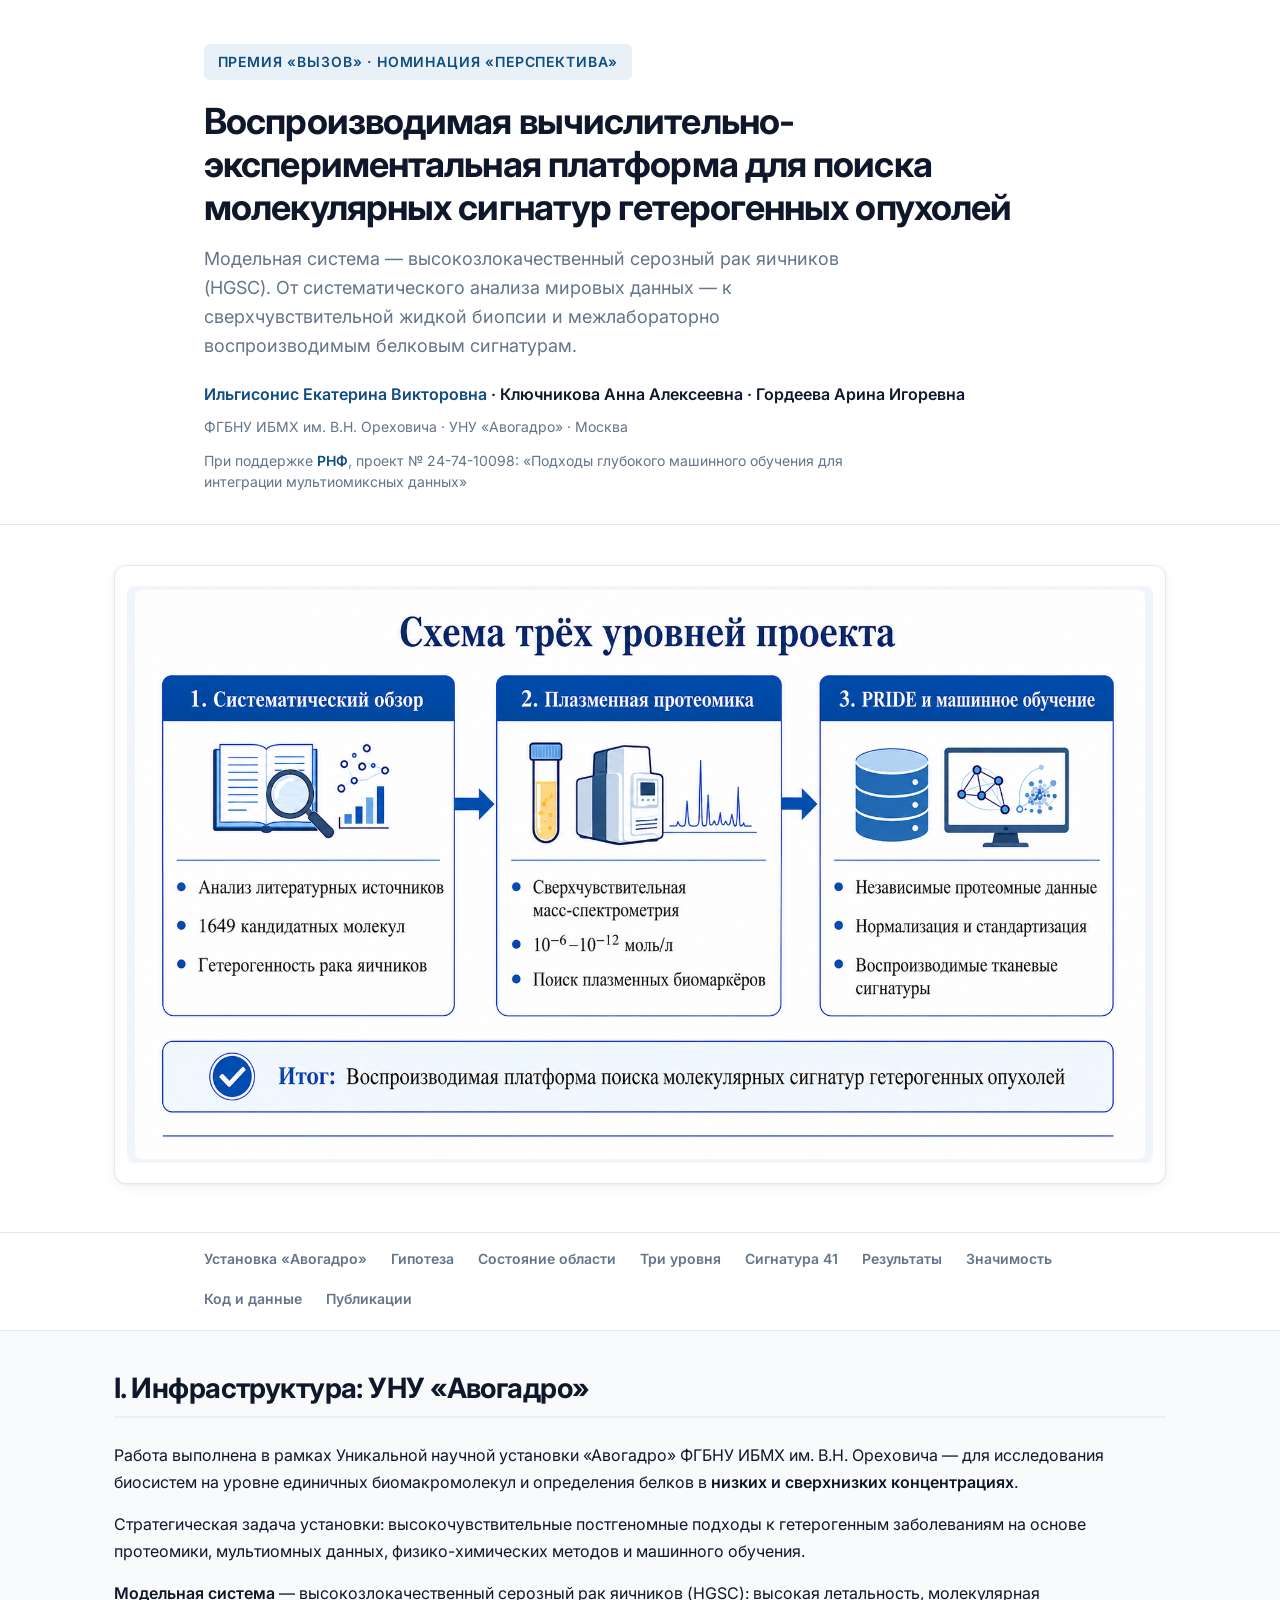
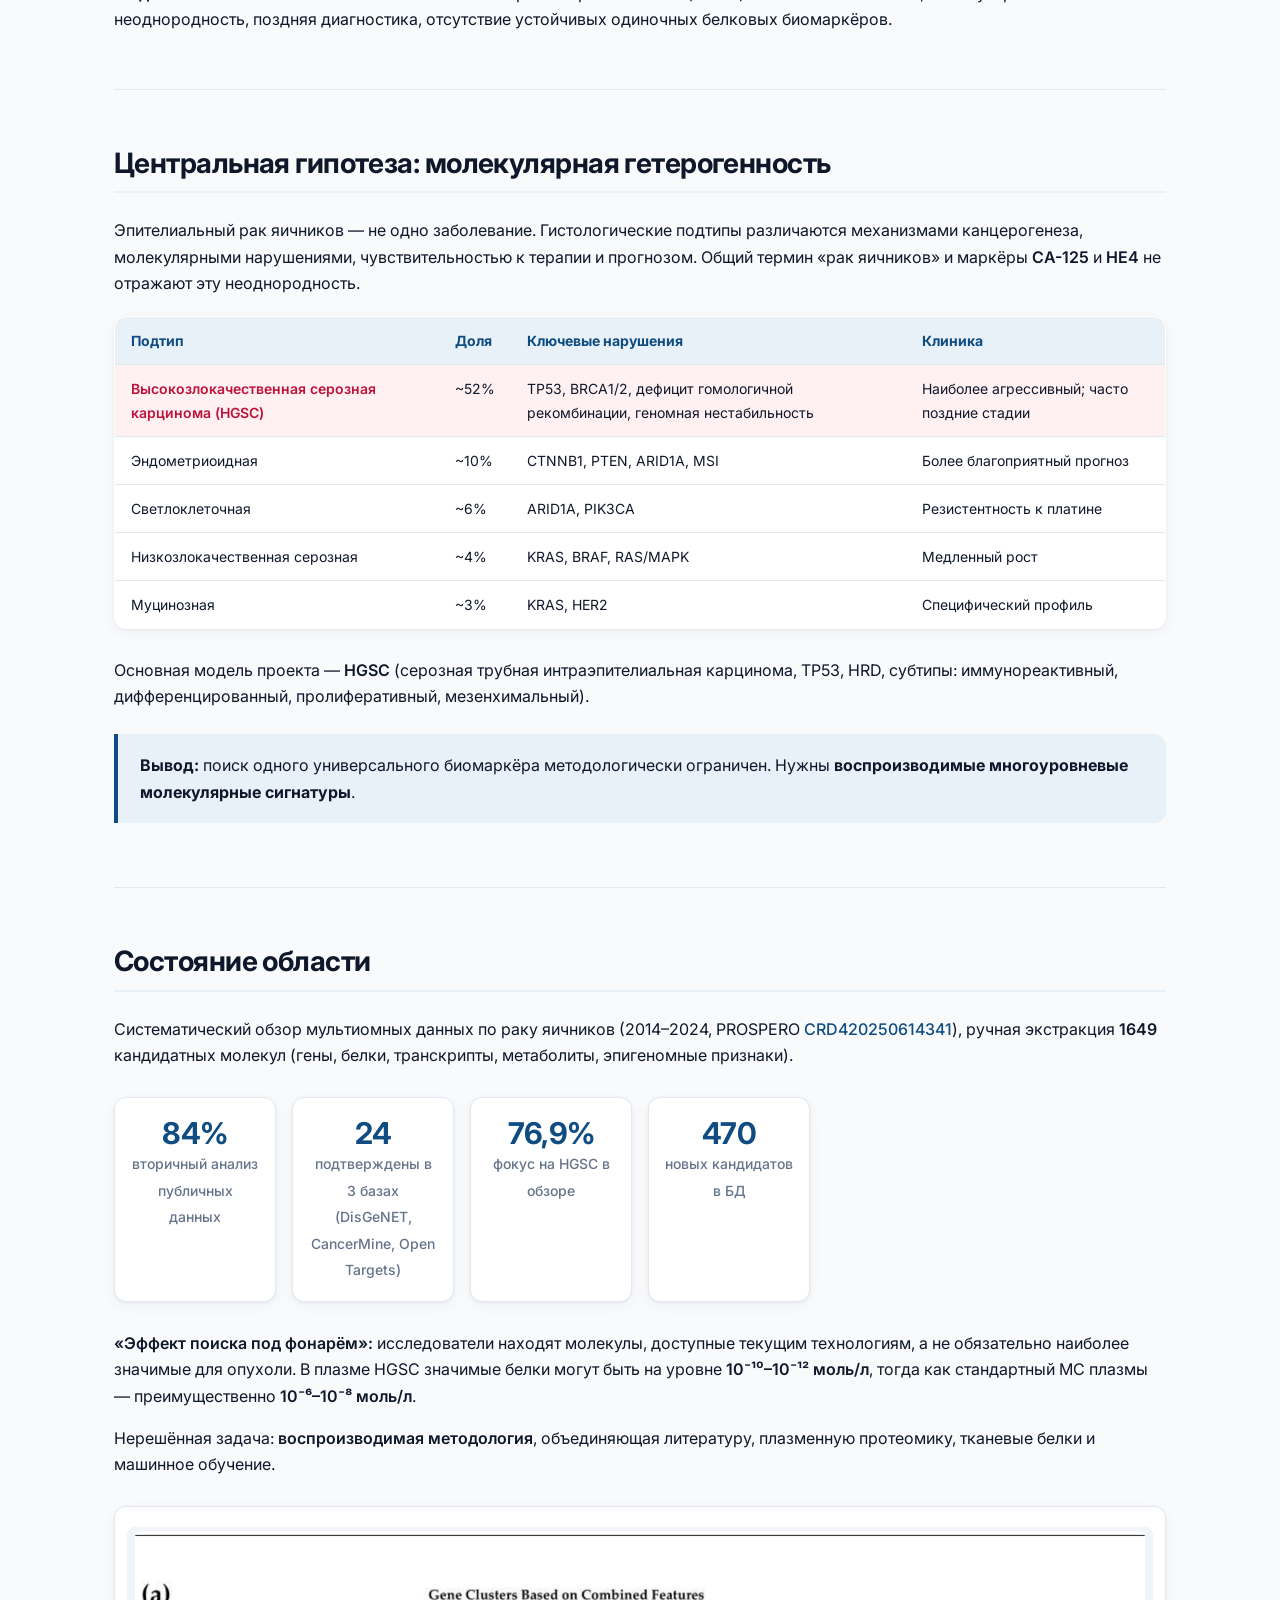
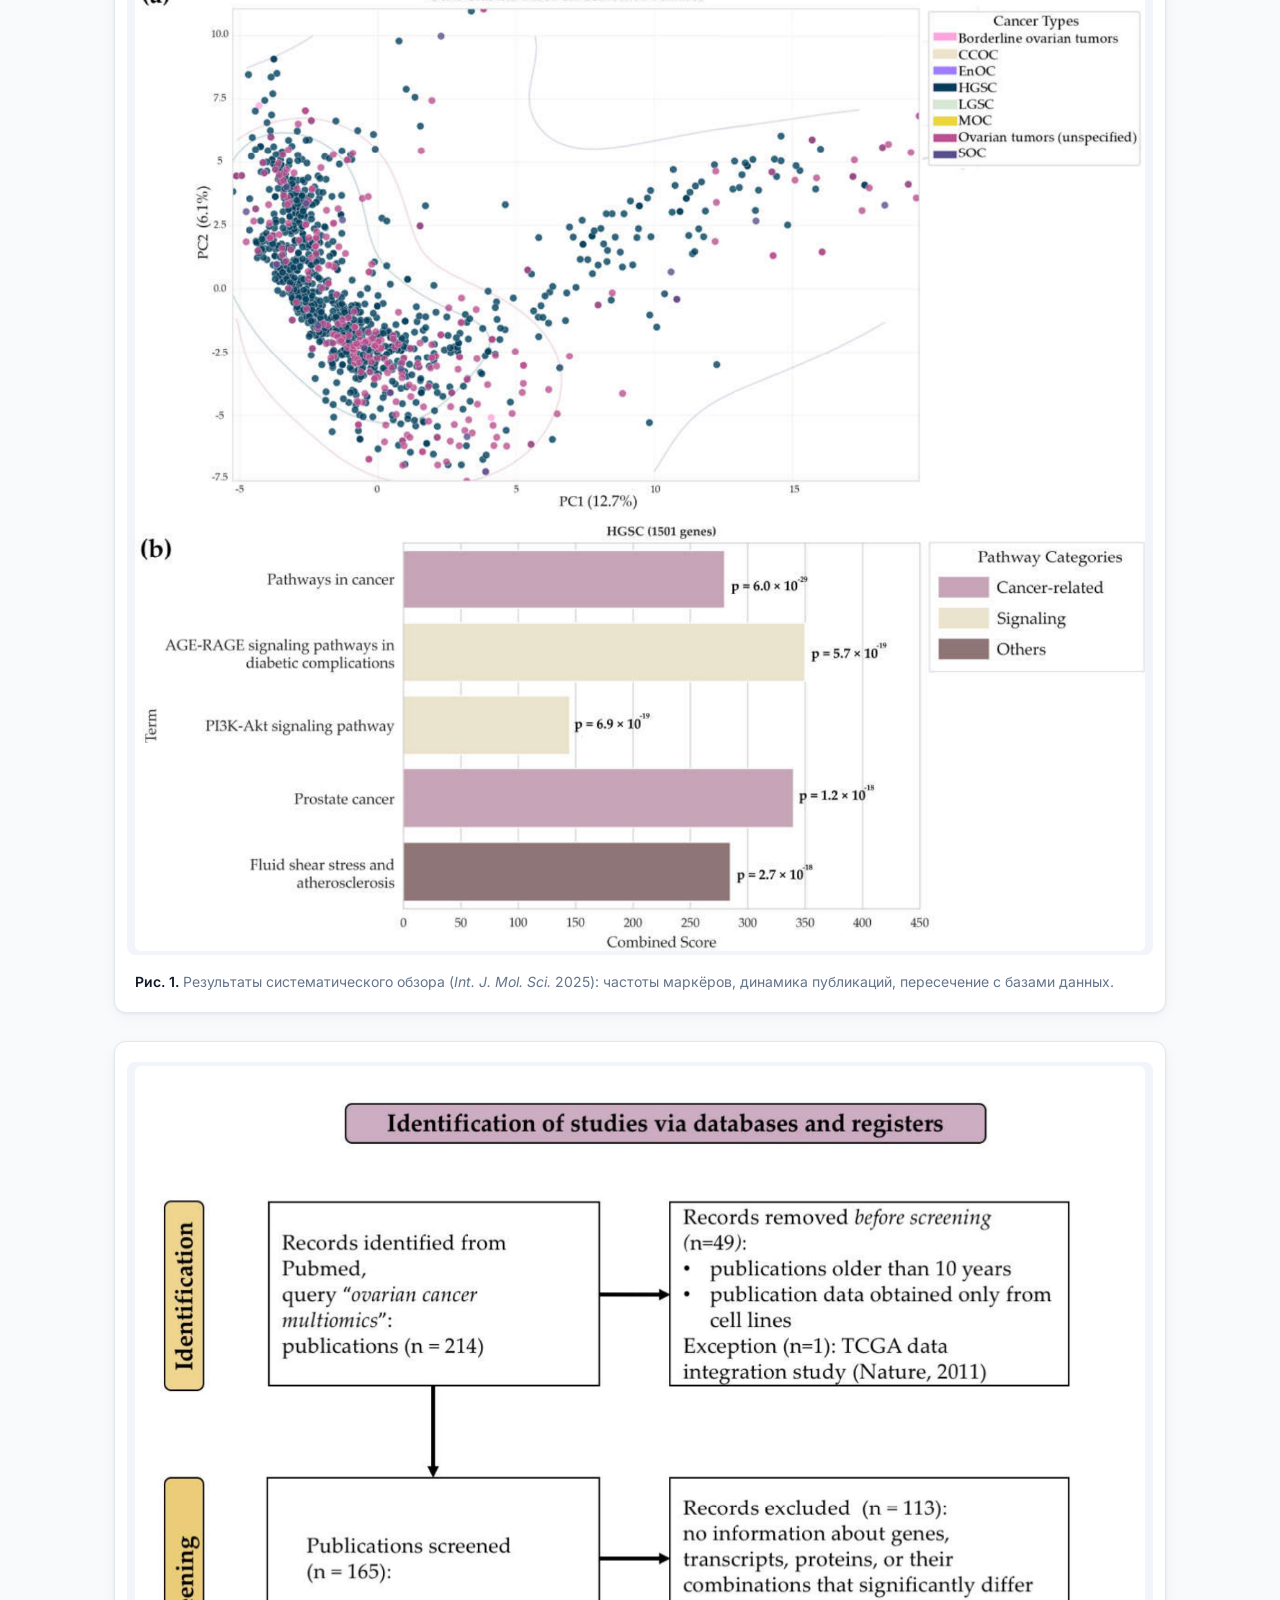
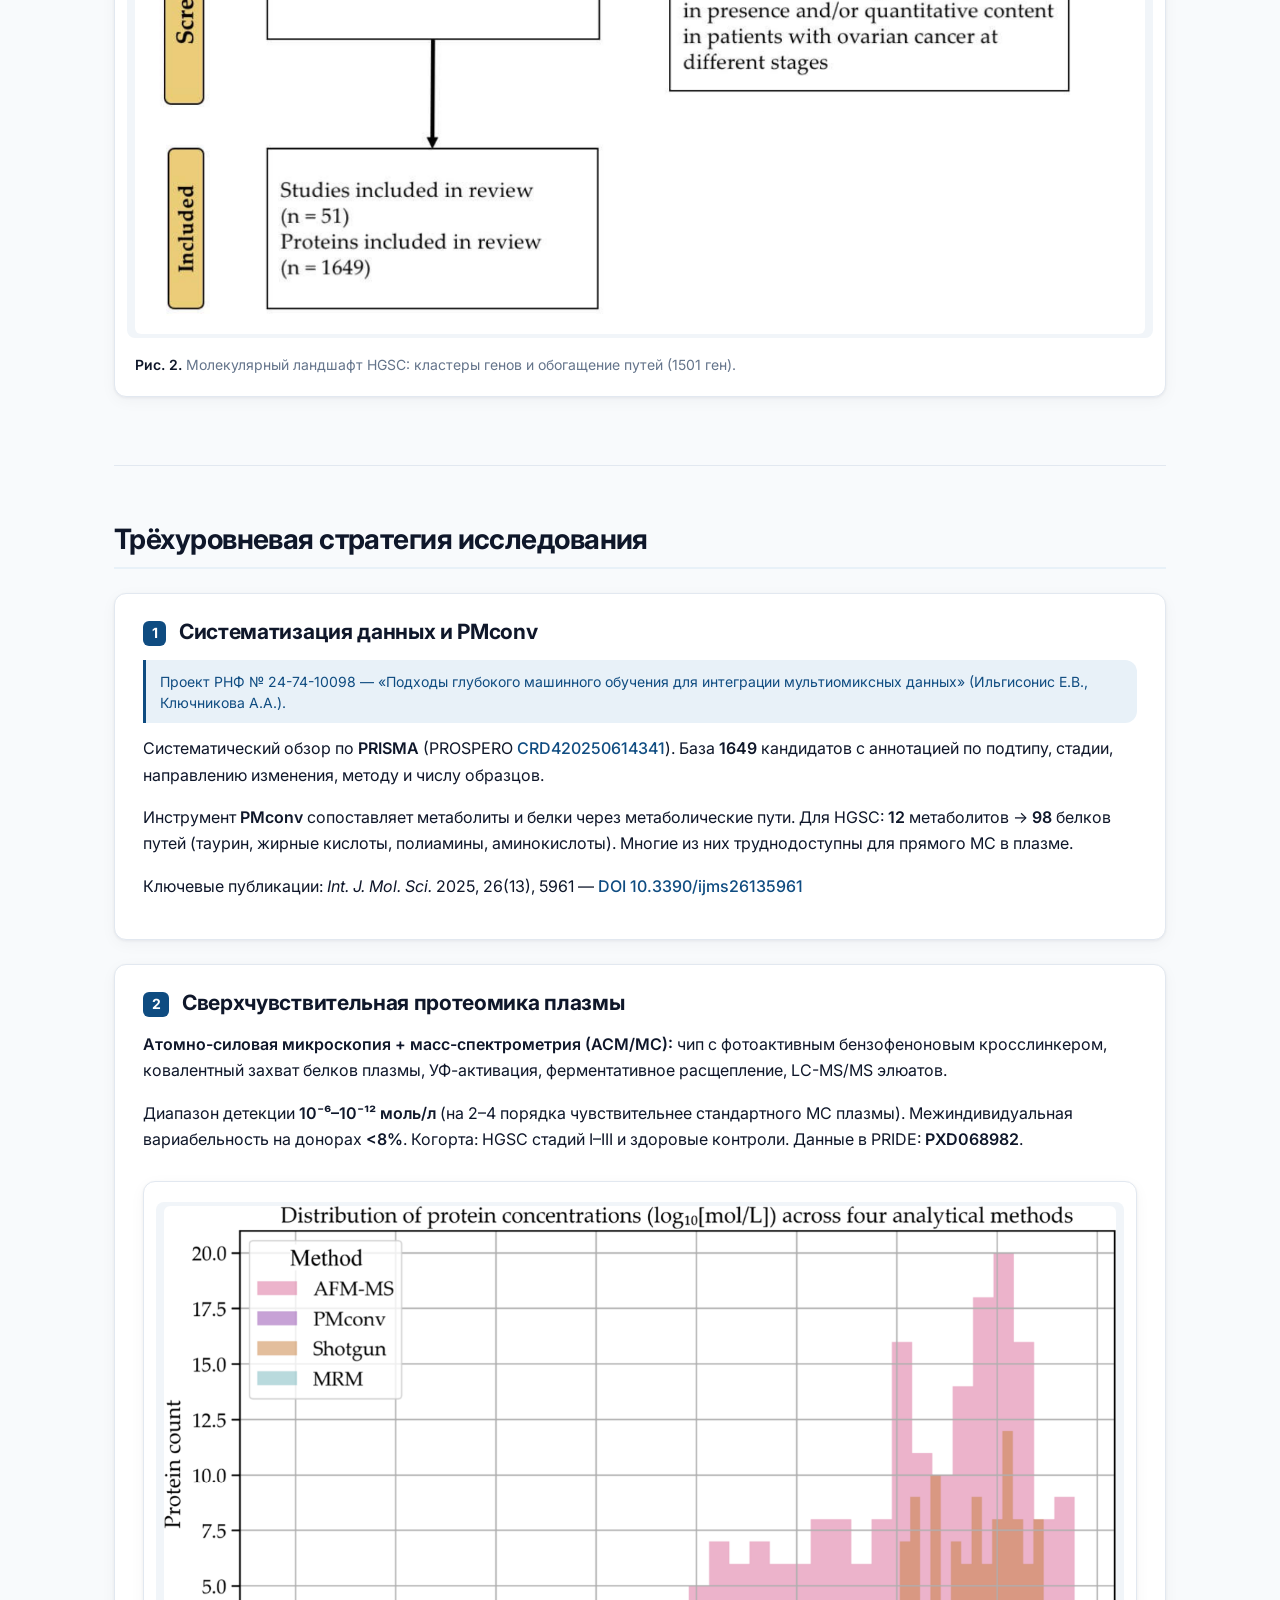
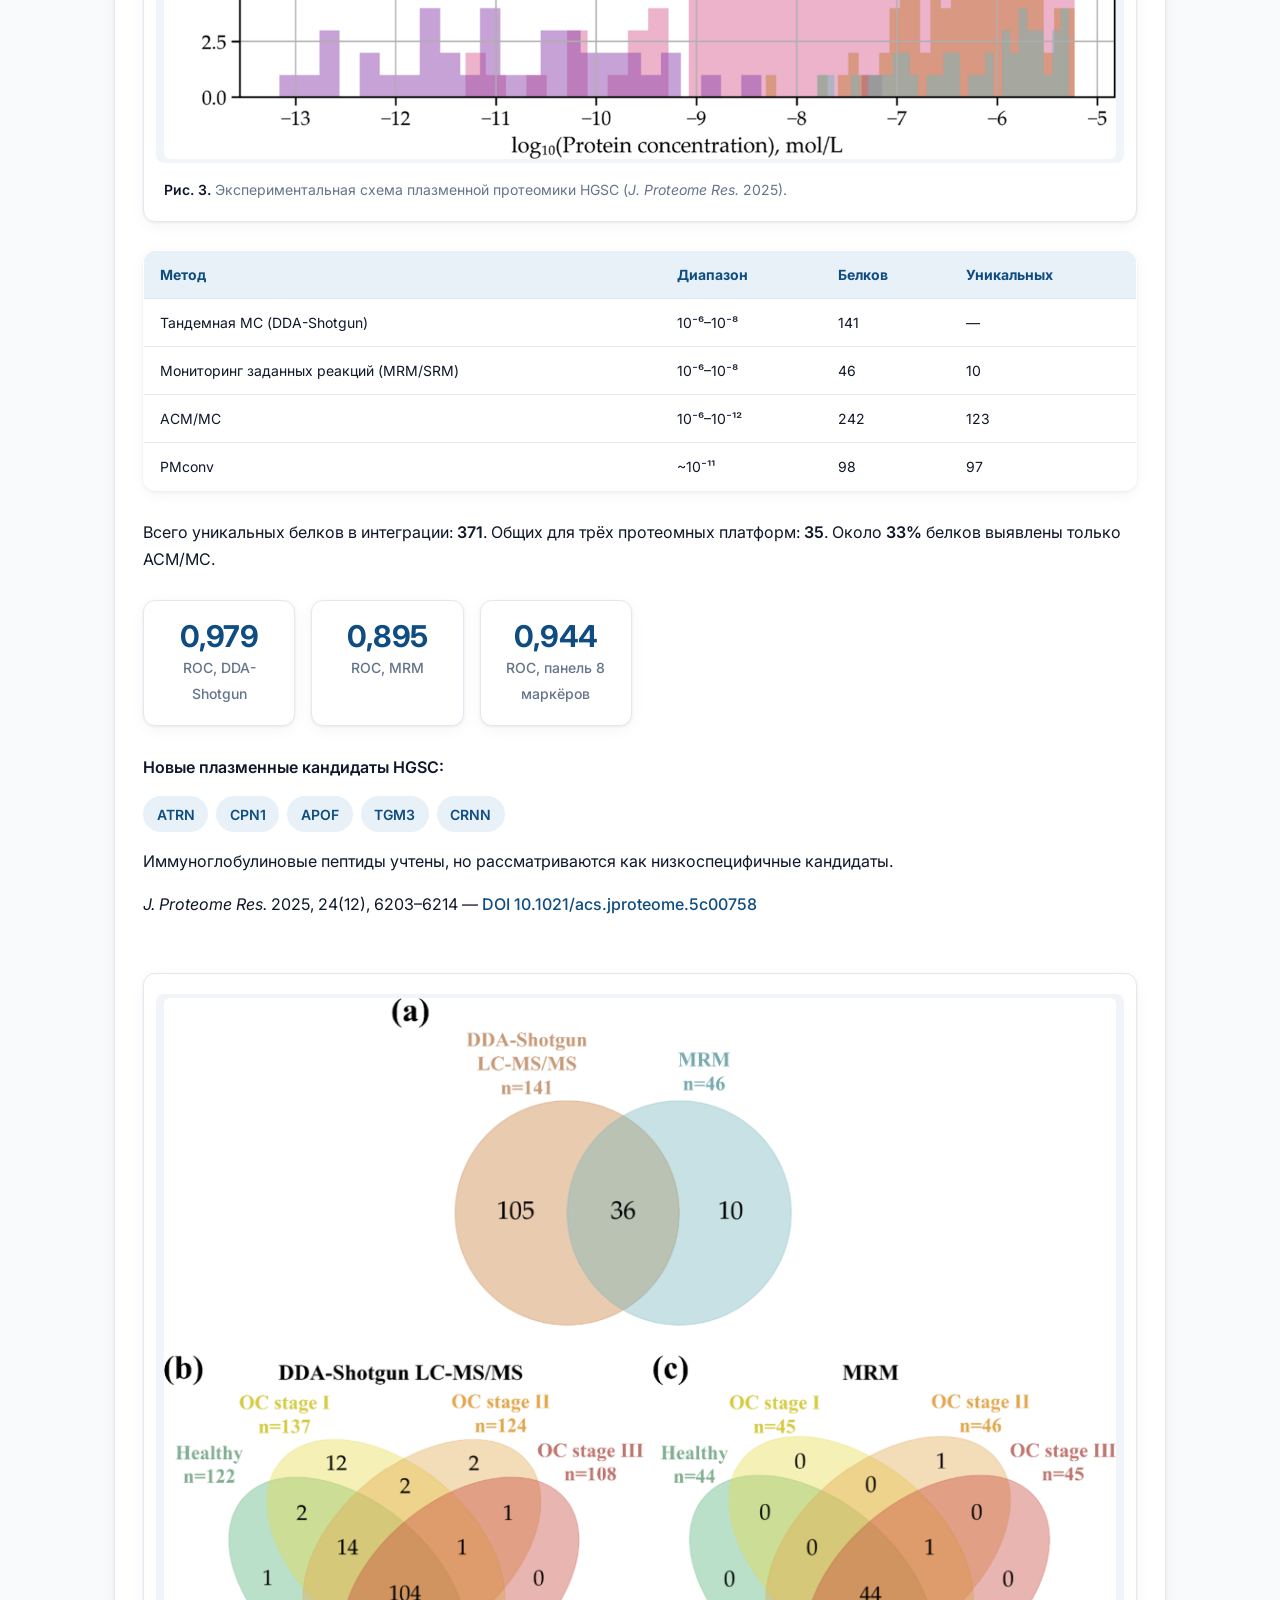
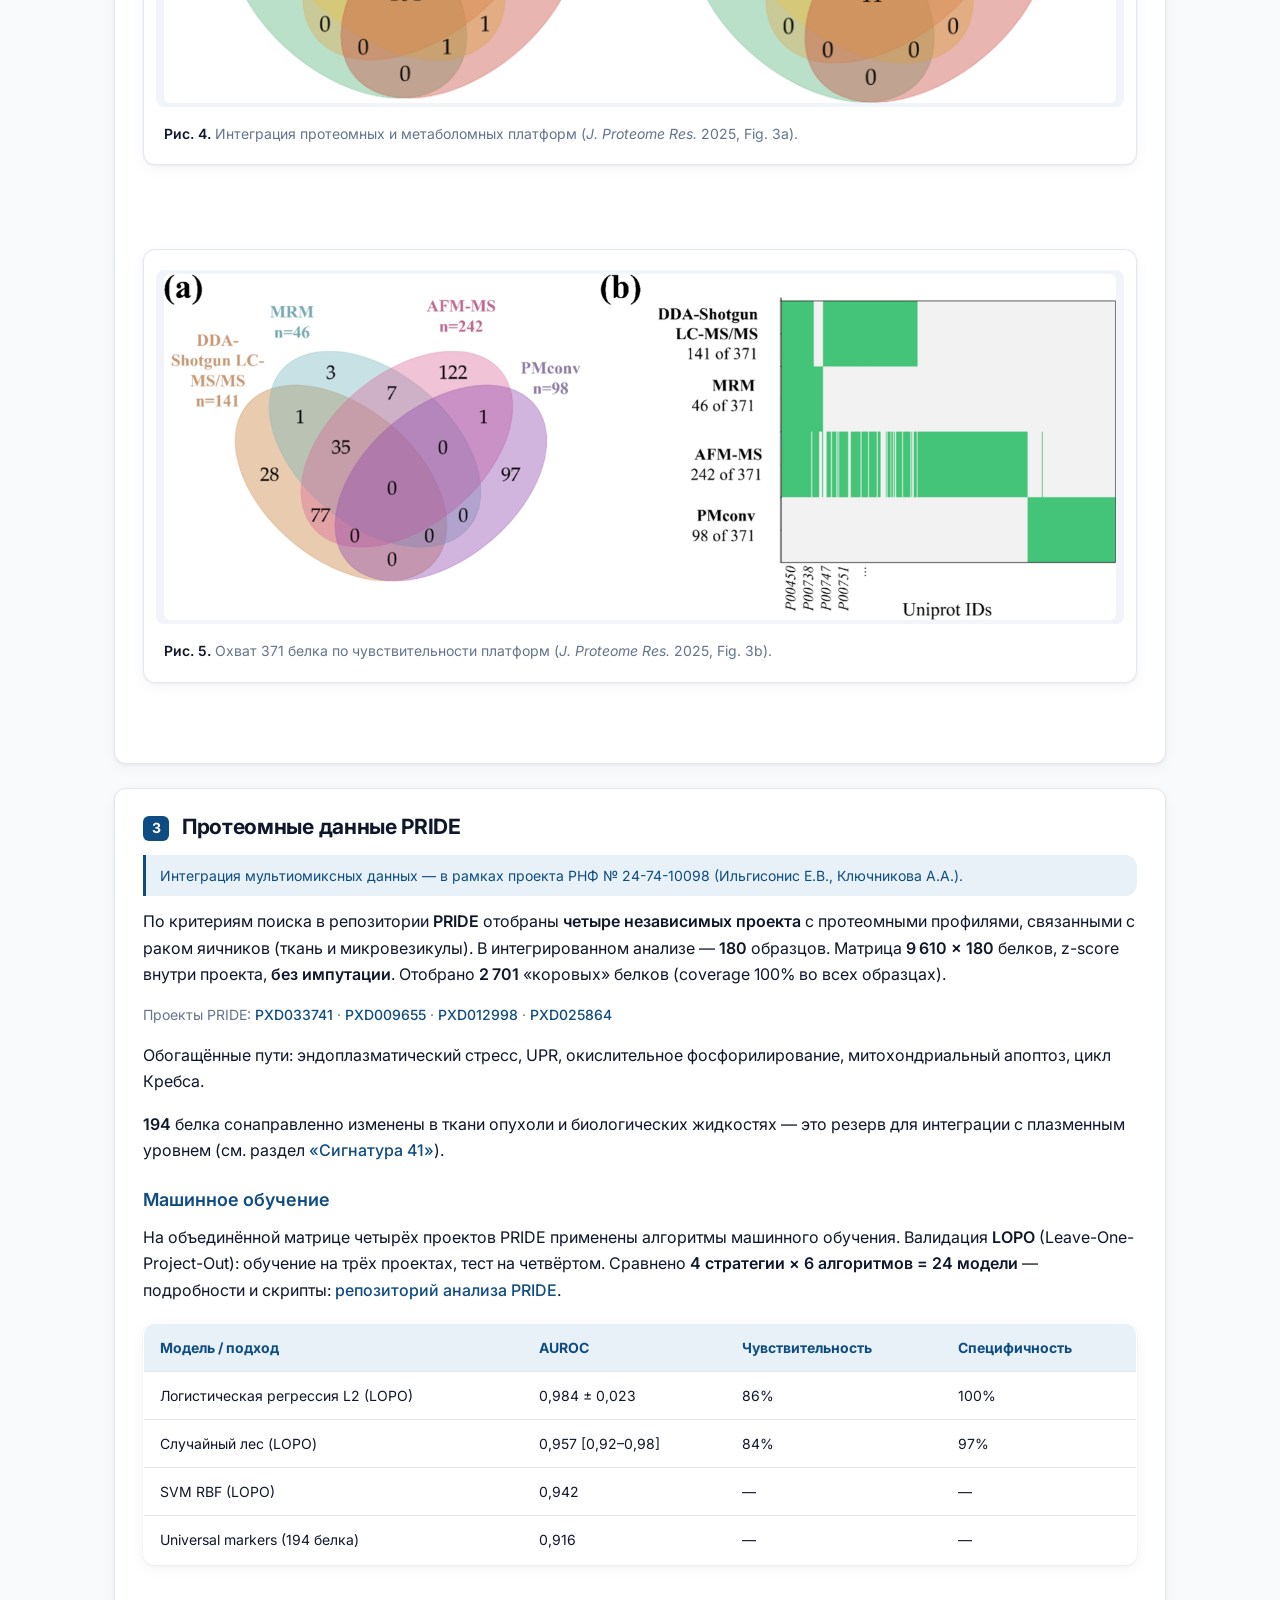
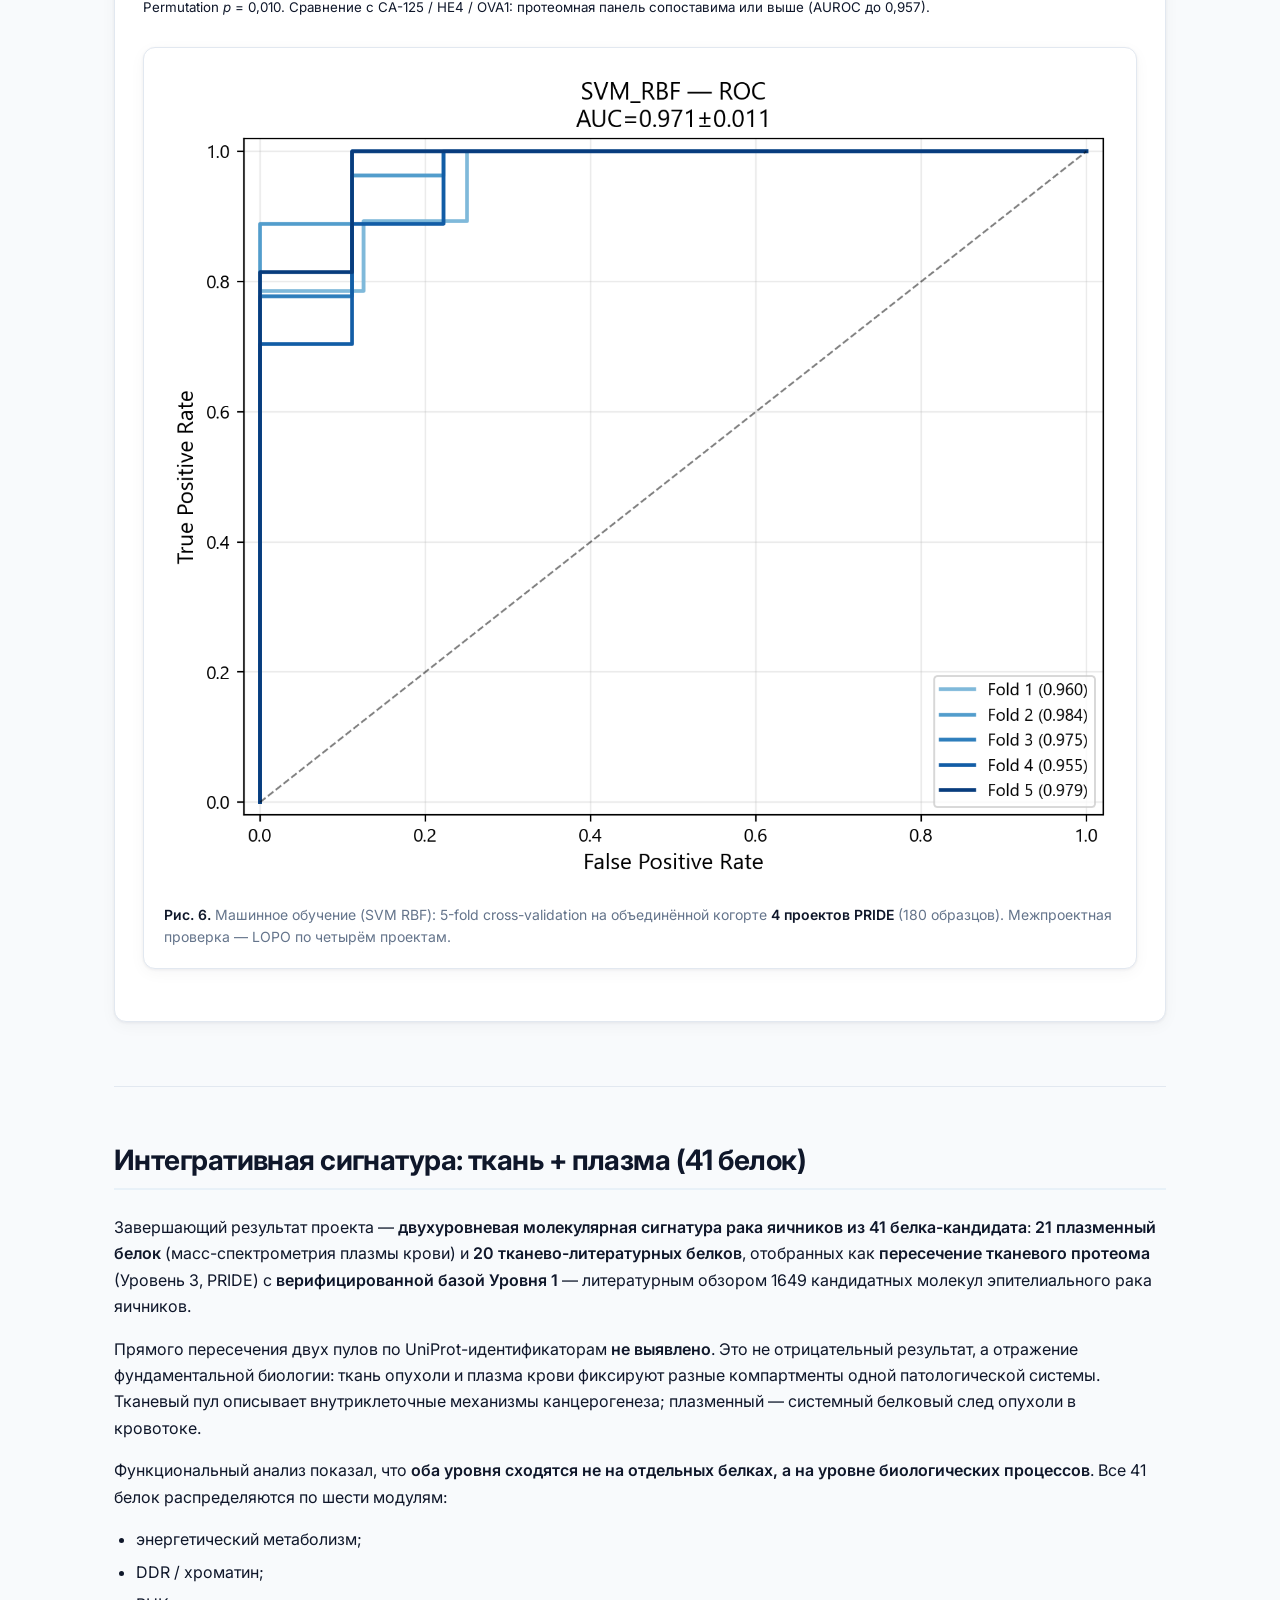
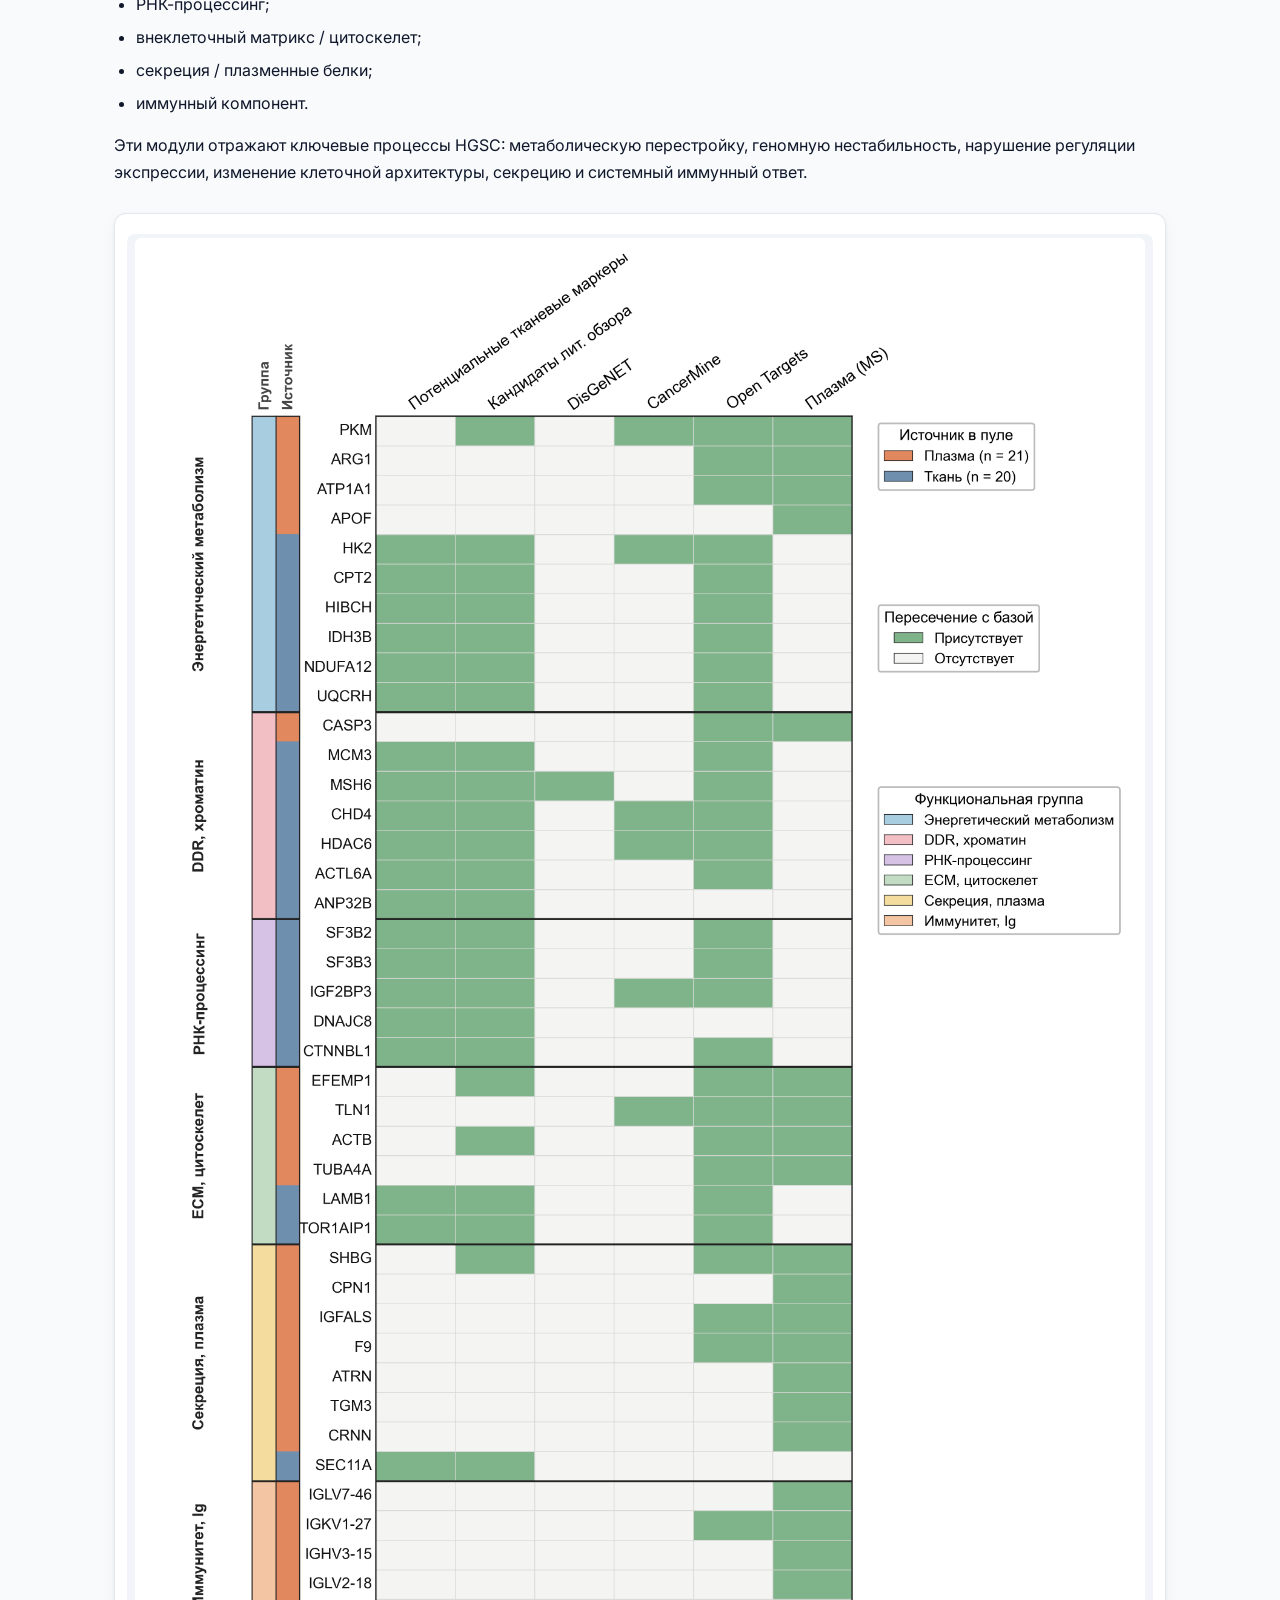
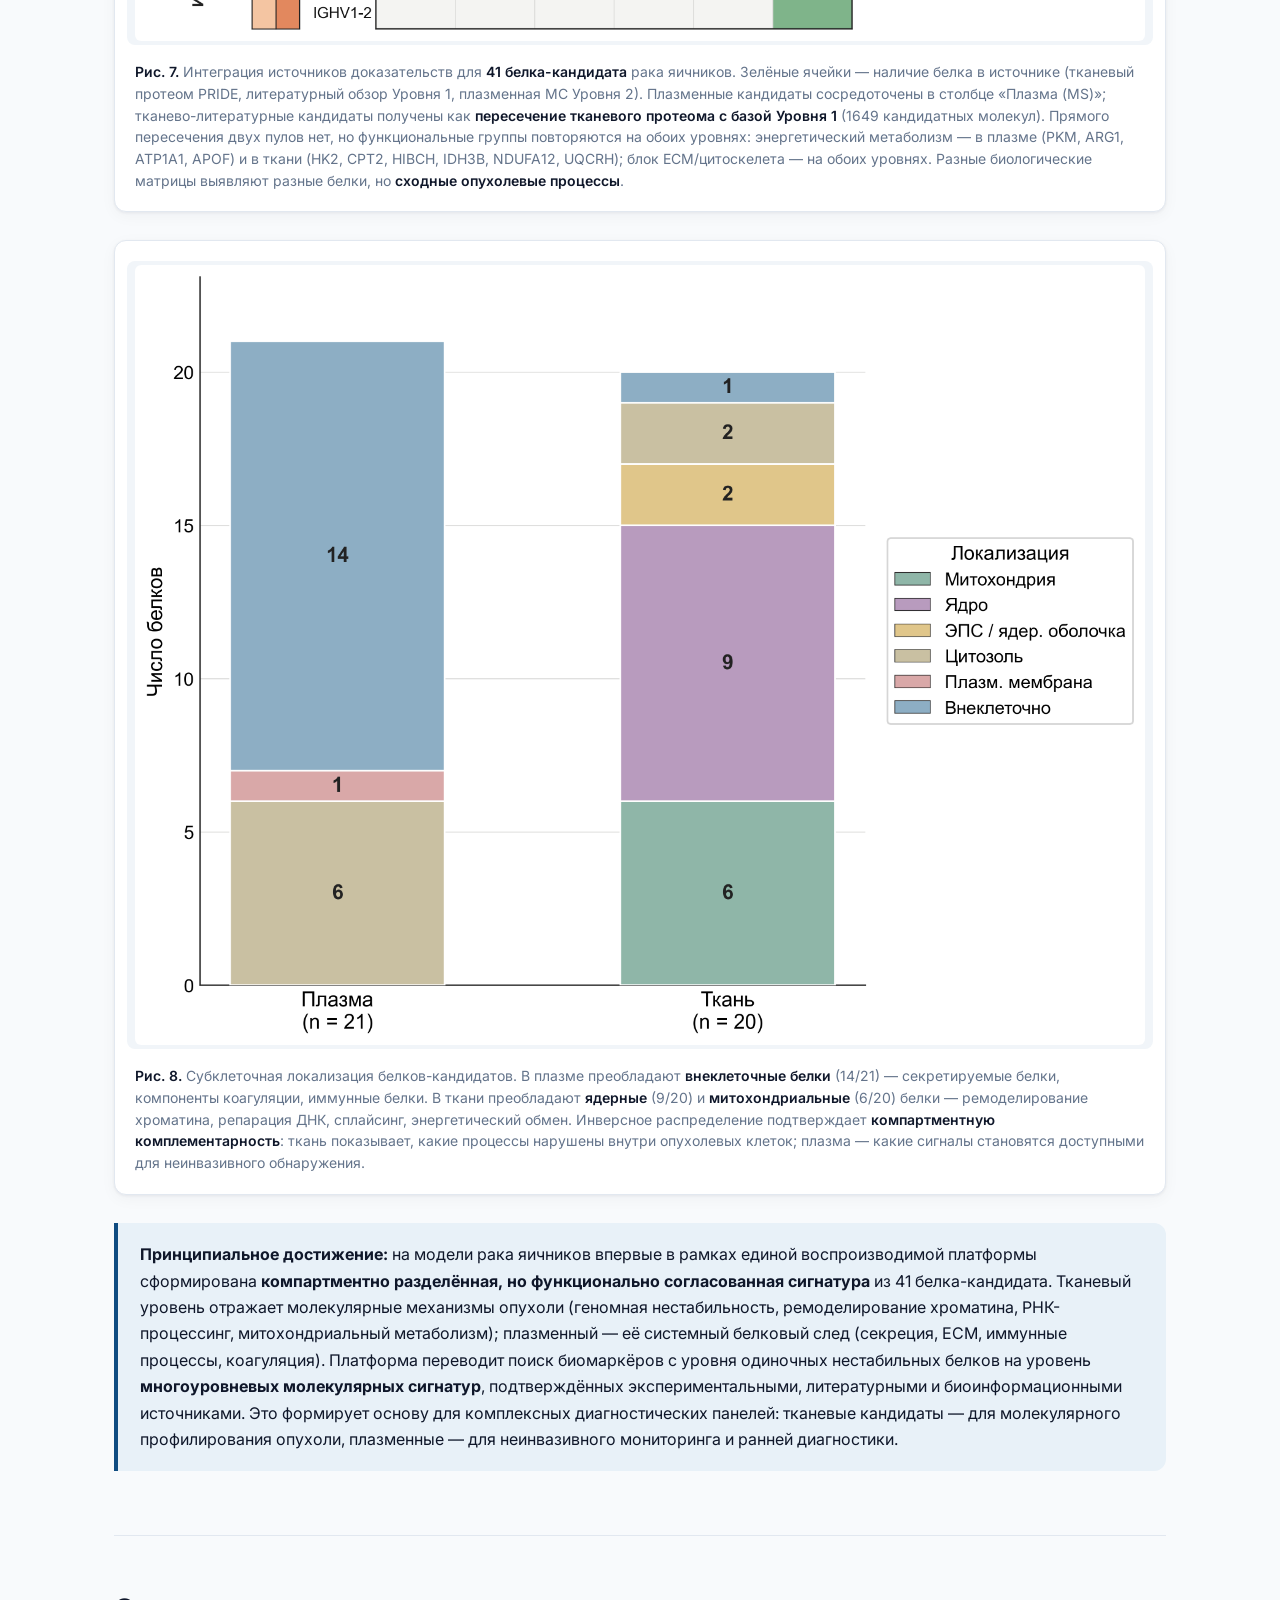
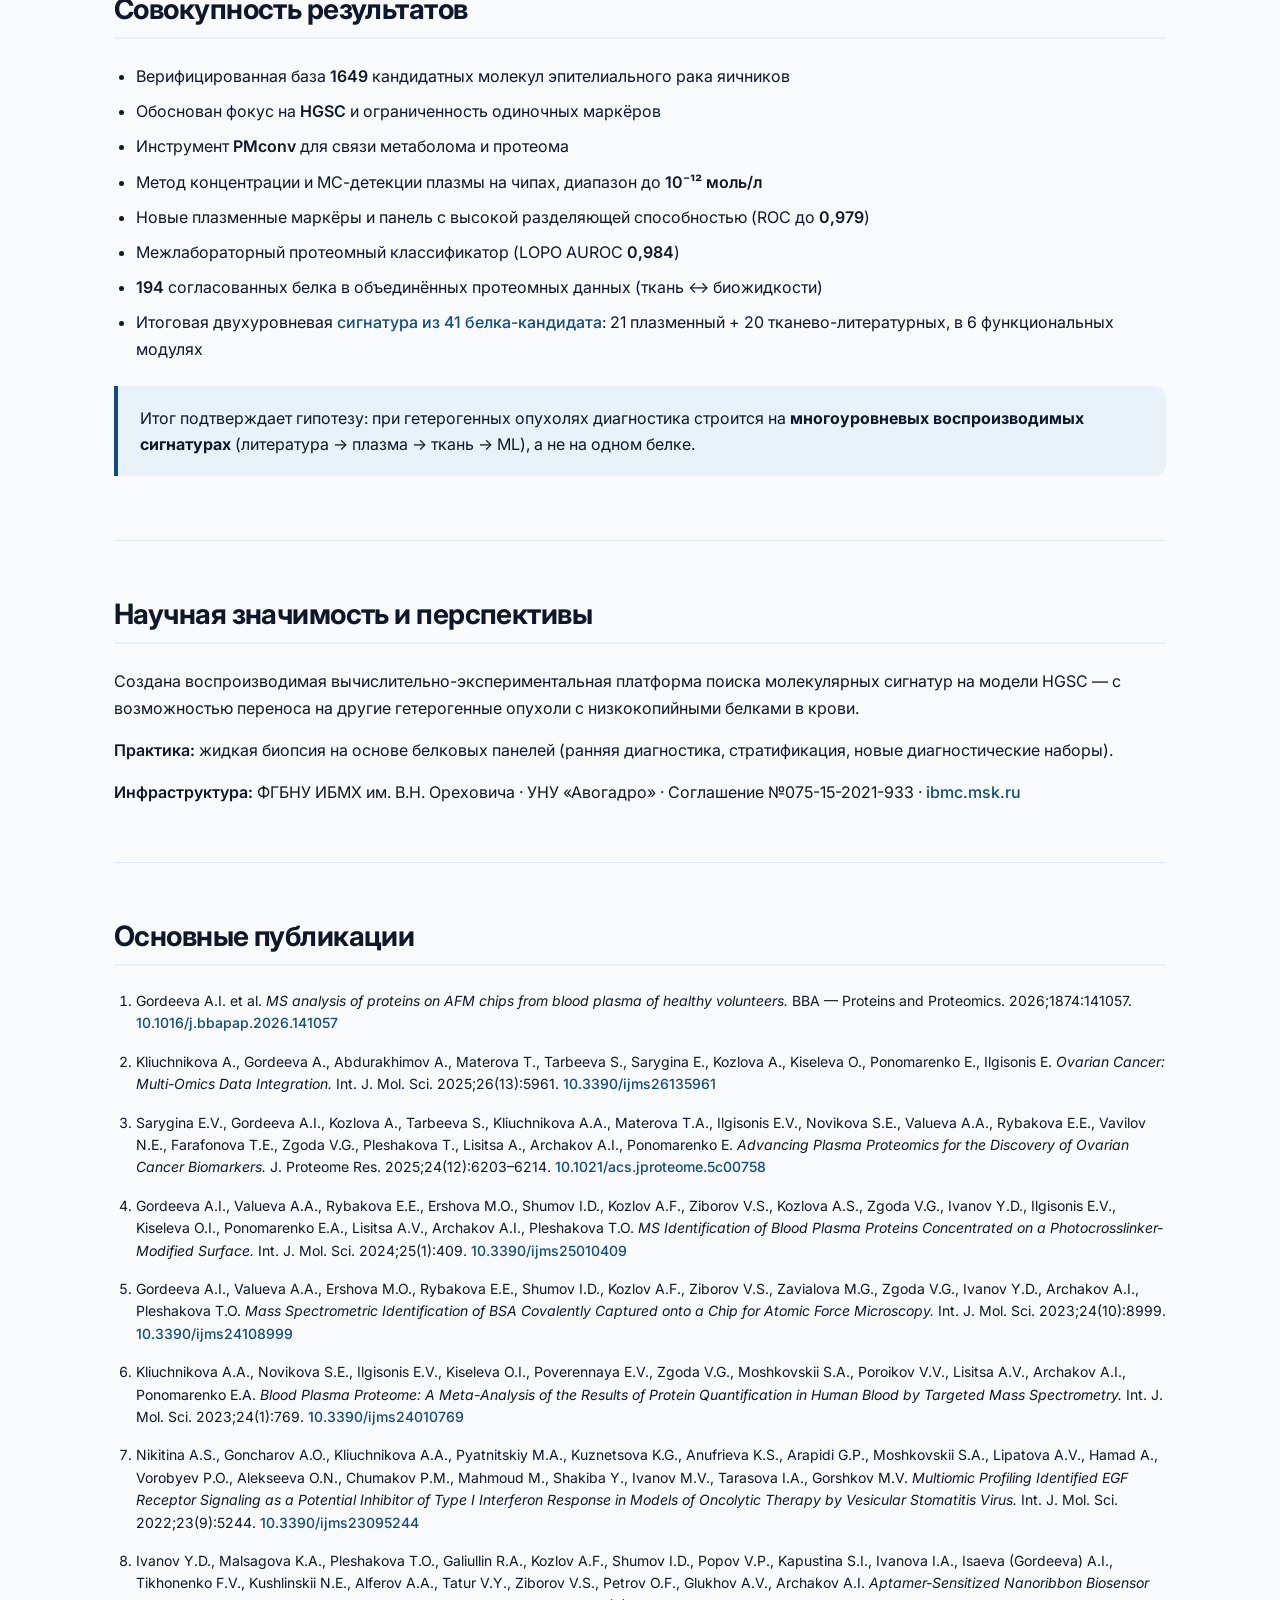
==== commit c250af18: "Reframe tissue-literature pool: intersect tissue proteome with Level-1 review Co-authored-by: Cursor" ====
--- a/docs/index.html
+++ b/docs/index.html
@@ -245,7 +245,7 @@
 
       <p>Завершающий результат проекта — <strong>двухуровневая молекулярная сигнатура рака яичников из 41 белка-кандидата</strong>:
         <strong>21 плазменный белок</strong> (масс-спектрометрия плазмы крови) и
-        <strong>20 тканево-литературных белков</strong> (тканевые протеомные данные, литературный обзор и базы знаний <em>DisGeNET</em>, <em>CancerMine</em>, <em>Open Targets</em>).</p>
+        <strong>20 тканево-литературных белков</strong>, отобранных как <strong>пересечение тканевого протеома</strong> (Уровень 3, PRIDE) с <strong>верифицированной базой Уровня 1</strong> — литературным обзором 1649 кандидатных молекул эпителиального рака яичников.</p>
 
       <p>Прямого пересечения двух пулов по UniProt-идентификаторам <strong>не выявлено</strong>. Это не отрицательный результат, а отражение фундаментальной биологии: ткань опухоли и плазма крови фиксируют разные компартменты одной патологической системы. Тканевый пул описывает внутриклеточные механизмы канцерогенеза; плазменный — системный белковый след опухоли в кровотоке.</p>
 
@@ -264,7 +264,7 @@
         <div class="figure__scroll">
           <img src="images/integration_heatmap_41.png" alt="Тепловая карта 41 белка-кандидата по функциональным группам и источникам доказательств" loading="lazy" />
         </div>
-        <figcaption><strong>Рис. 7.</strong> Интеграция источников доказательств для <strong>41 белка-кандидата</strong> рака яичников. Зелёные ячейки — наличие белка в источнике (тканевые данные, литературный обзор, DisGeNET, CancerMine, Open Targets, плазменная МС). Плазменные кандидаты сосредоточены в столбце «Плазма (MS)»; тканево-литературные — поддержаны тканевыми данными, обзором и внешними базами. Прямого пересечения пулов нет, но функциональные группы повторяются на обоих уровнях: энергетический метаболизм — в плазме (PKM, ARG1, ATP1A1, APOF) и в ткани (HK2, CPT2, HIBCH, IDH3B, NDUFA12, UQCRH); блок ECM/цитоскелета — на обоих уровнях. Разные биологические матрицы выявляют разные белки, но <strong>сходные опухолевые процессы</strong>.</figcaption>
+        <figcaption><strong>Рис. 7.</strong> Интеграция источников доказательств для <strong>41 белка-кандидата</strong> рака яичников. Зелёные ячейки — наличие белка в источнике (тканевый протеом PRIDE, литературный обзор Уровня 1, плазменная МС Уровня 2). Плазменные кандидаты сосредоточены в столбце «Плазма (MS)»; тканево-литературные кандидаты получены как <strong>пересечение тканевого протеома с базой Уровня 1</strong> (1649 кандидатных молекул). Прямого пересечения двух пулов нет, но функциональные группы повторяются на обоих уровнях: энергетический метаболизм — в плазме (PKM, ARG1, ATP1A1, APOF) и в ткани (HK2, CPT2, HIBCH, IDH3B, NDUFA12, UQCRH); блок ECM/цитоскелета — на обоих уровнях. Разные биологические матрицы выявляют разные белки, но <strong>сходные опухолевые процессы</strong>.</figcaption>
       </figure>
 
       <figure class="figure figure--full">
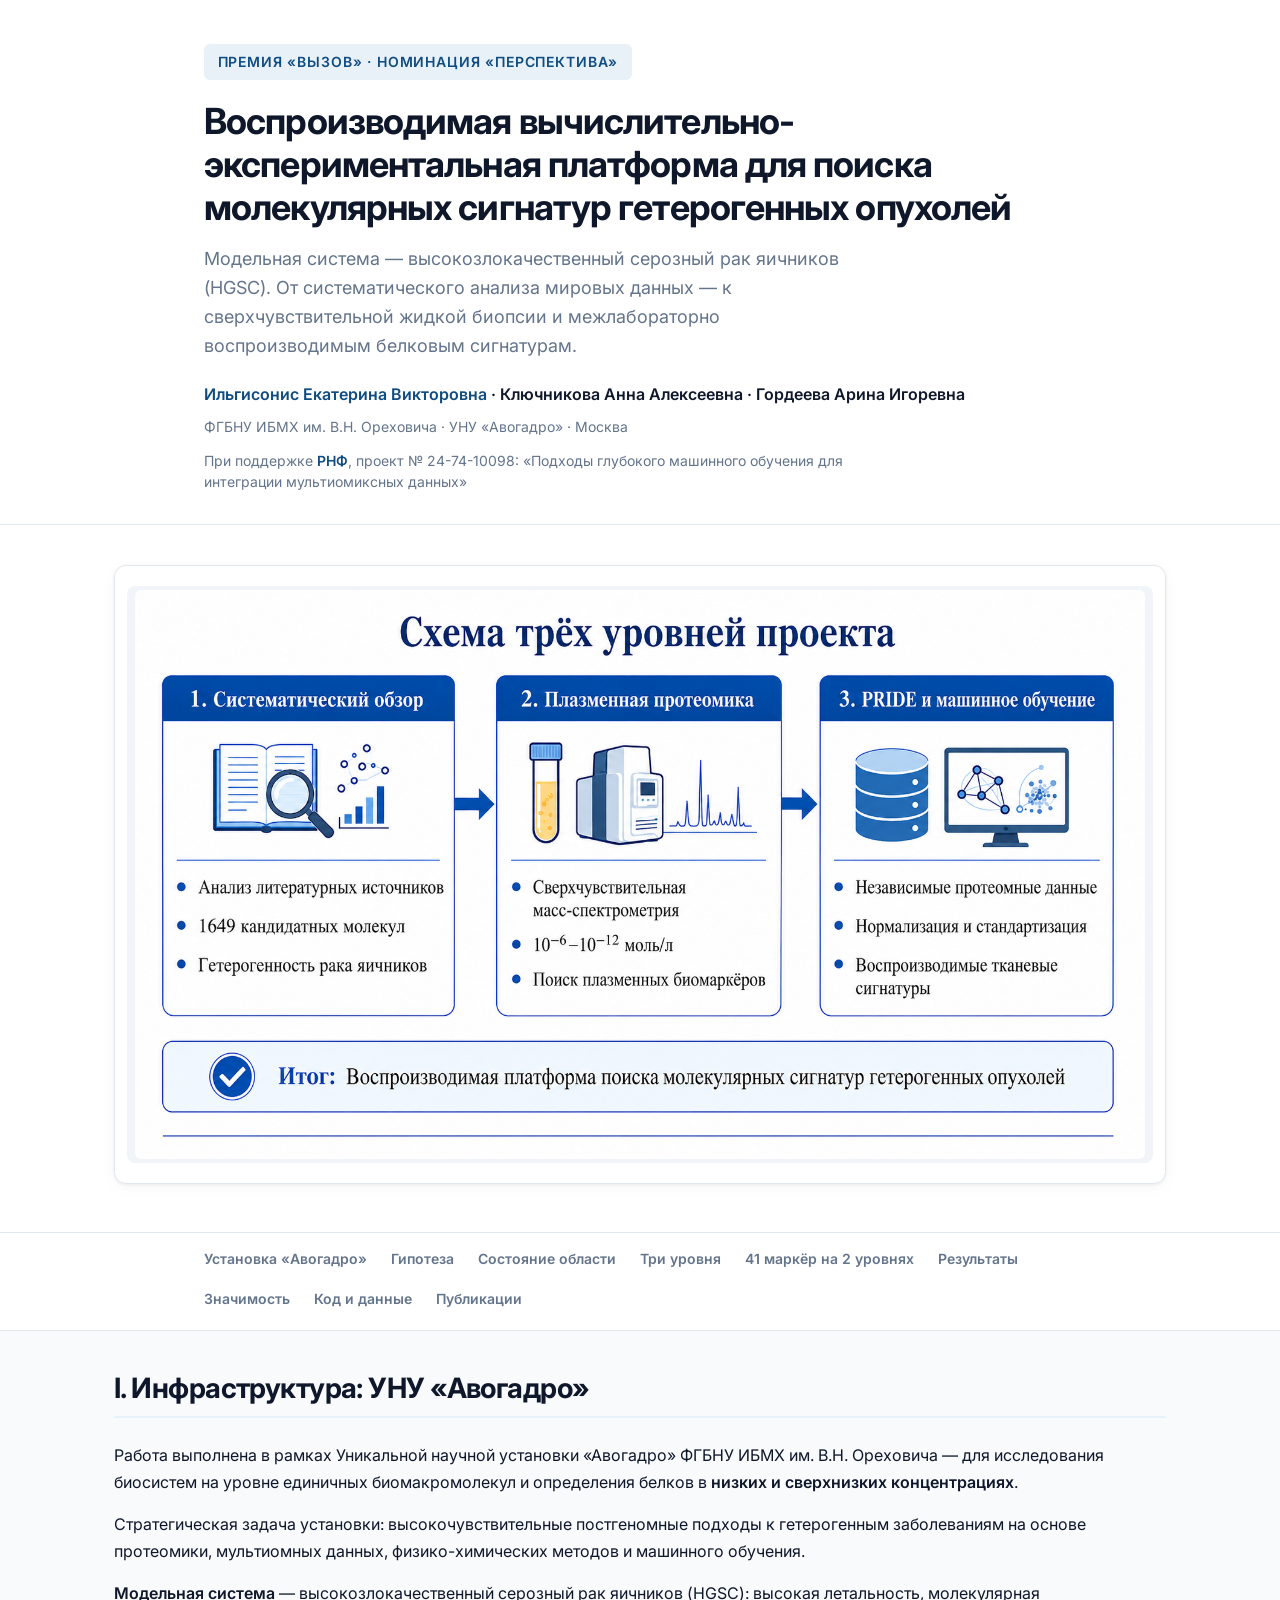
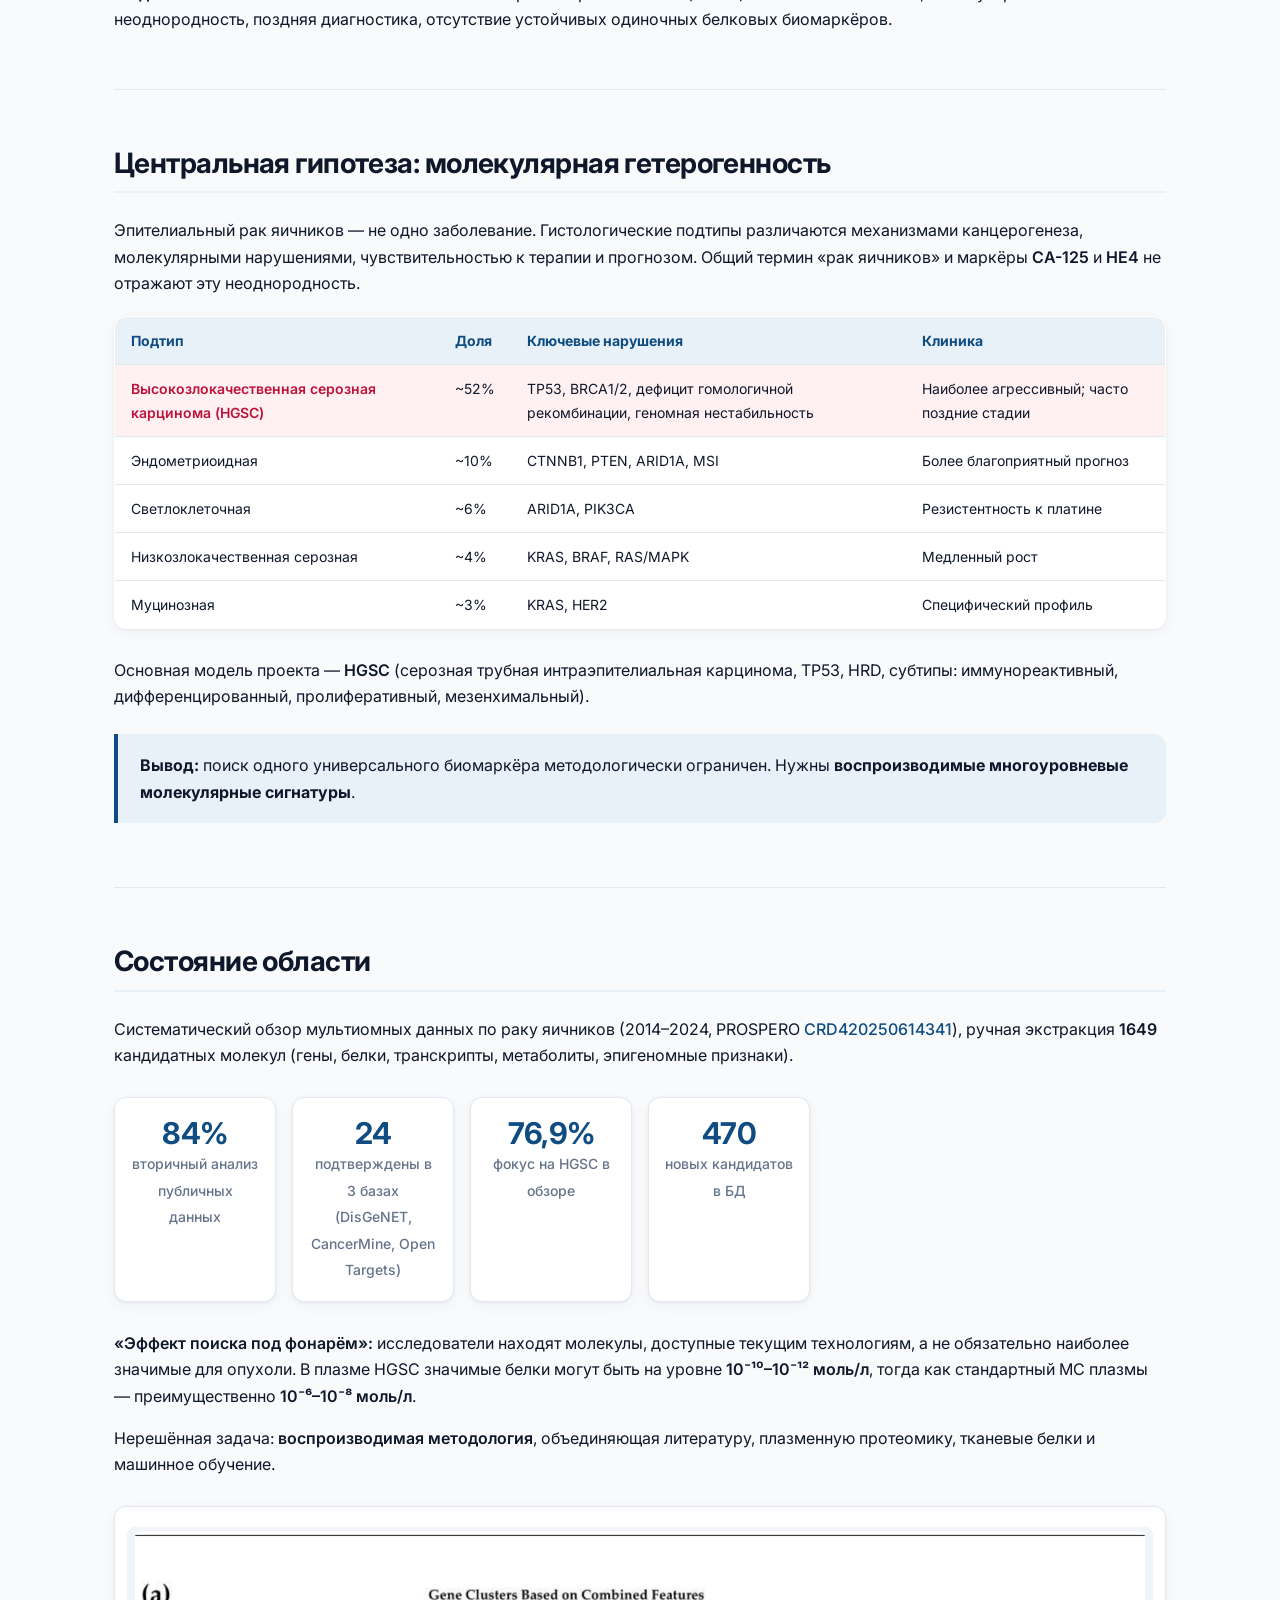
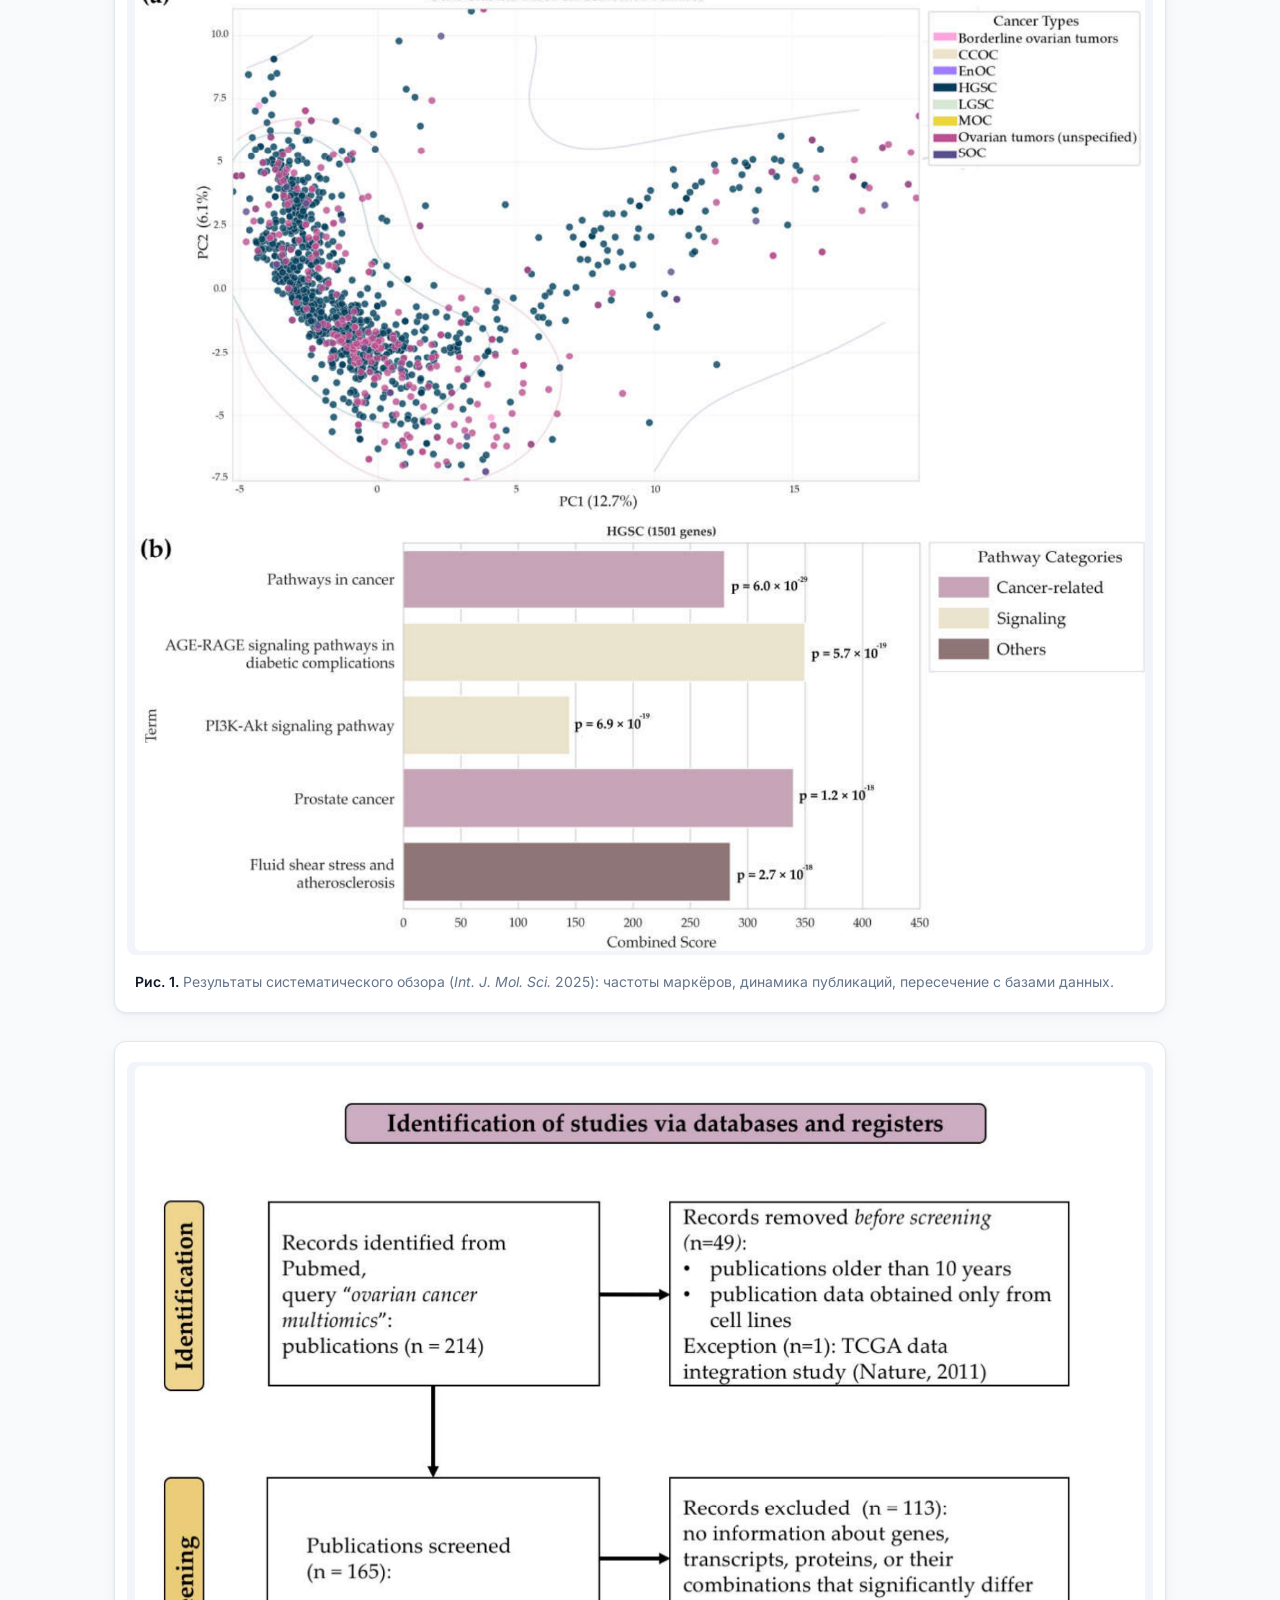
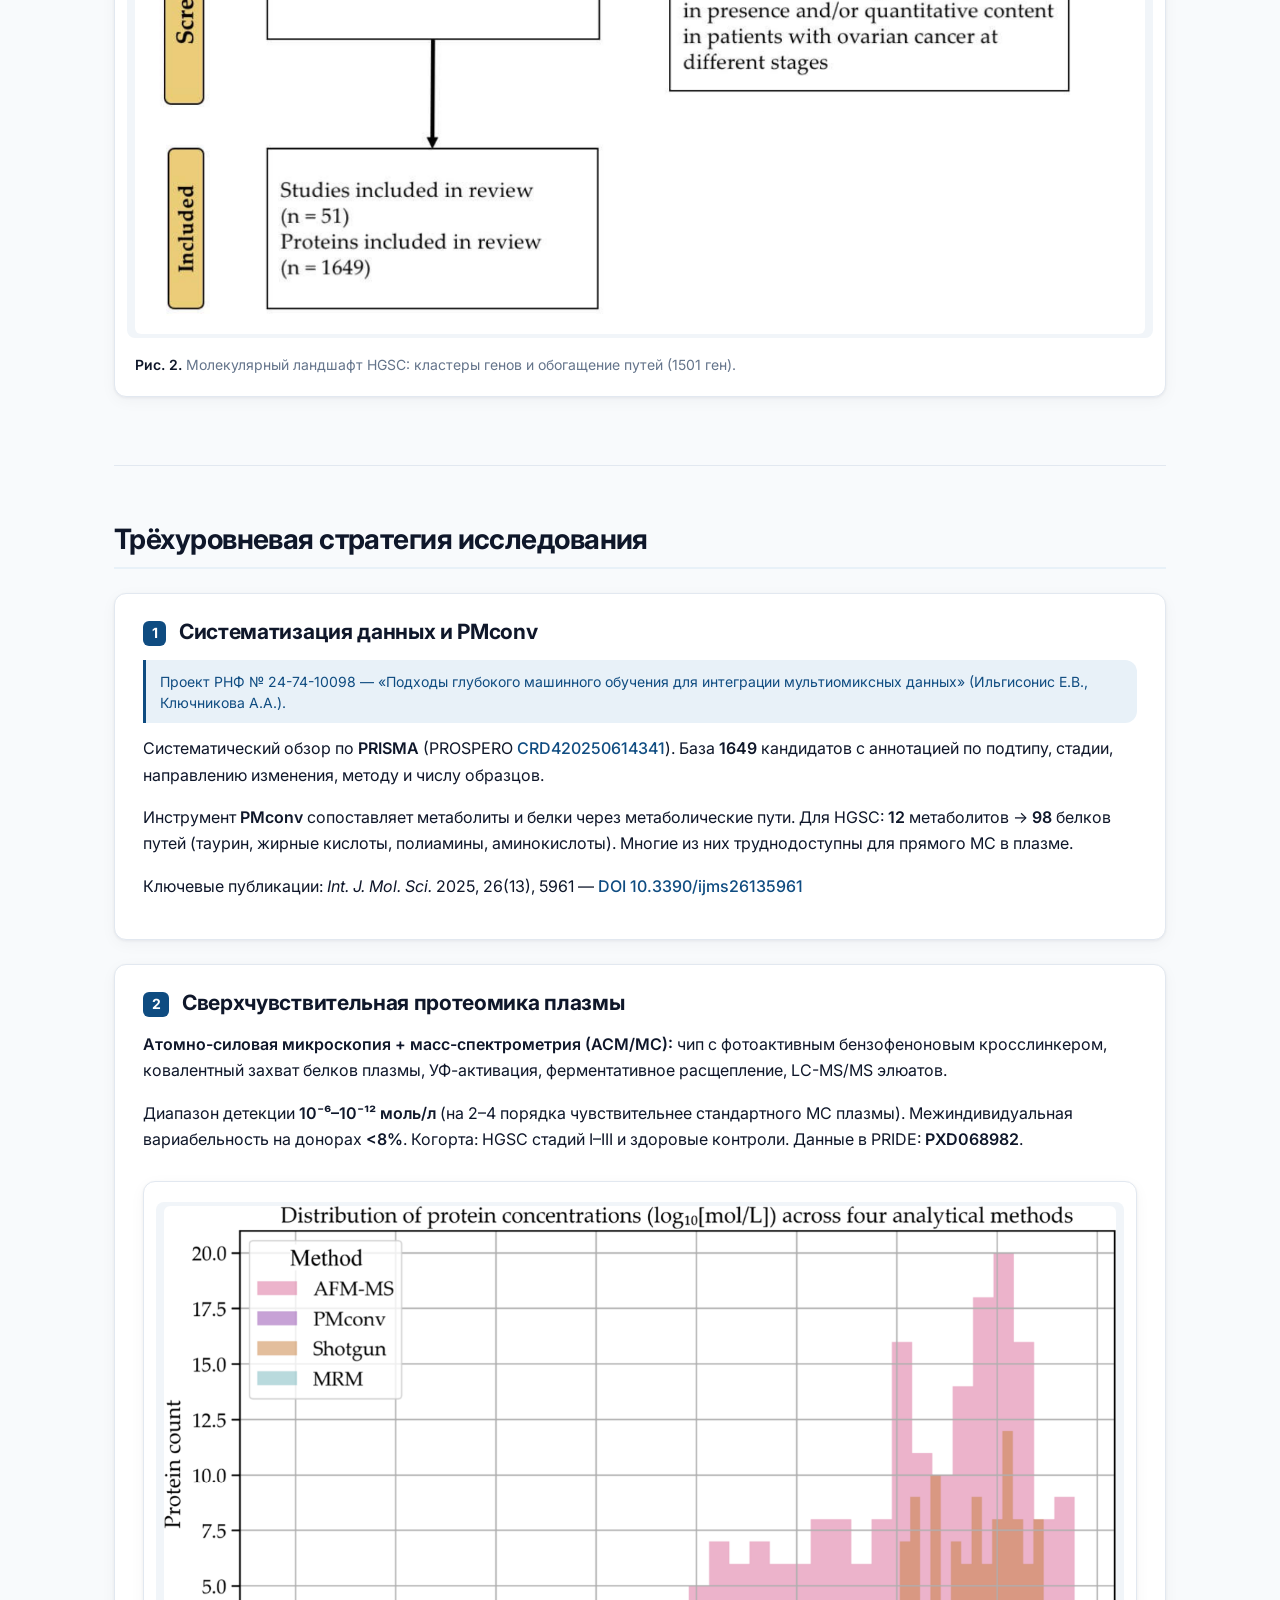
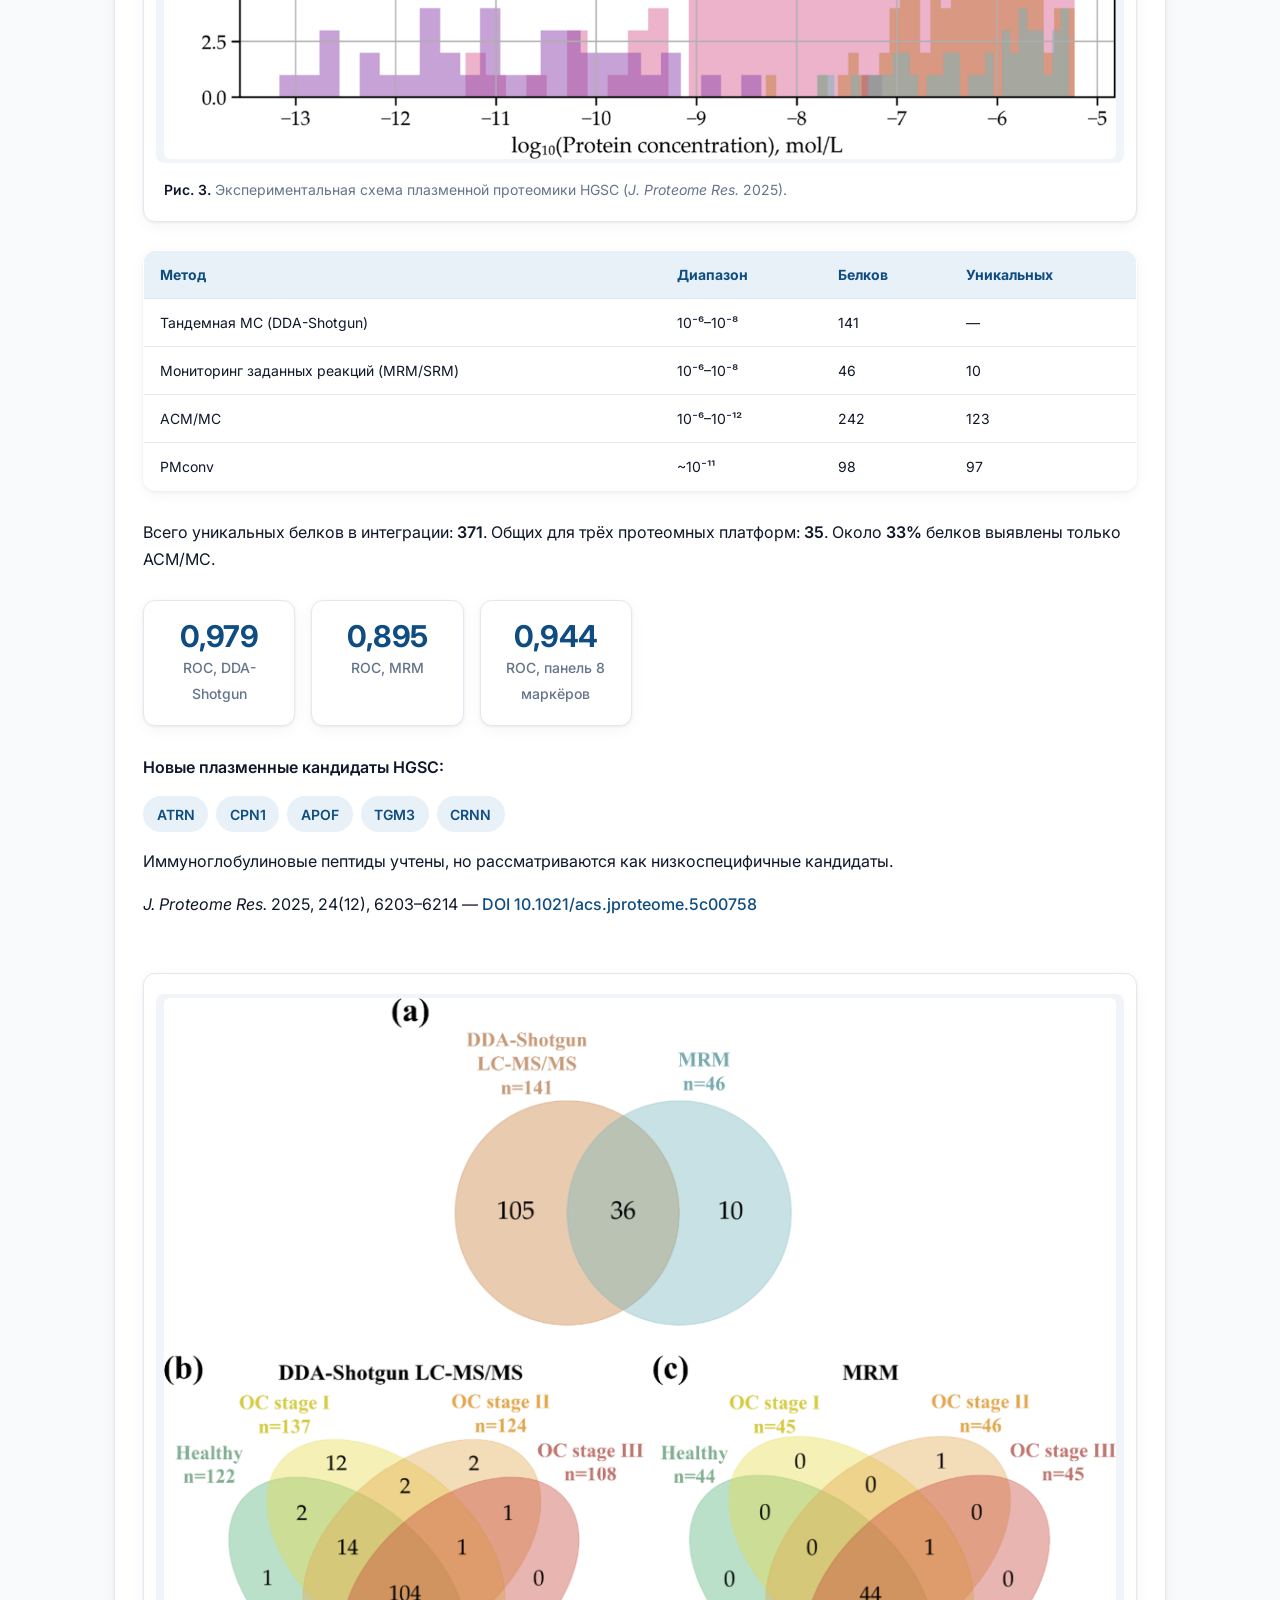
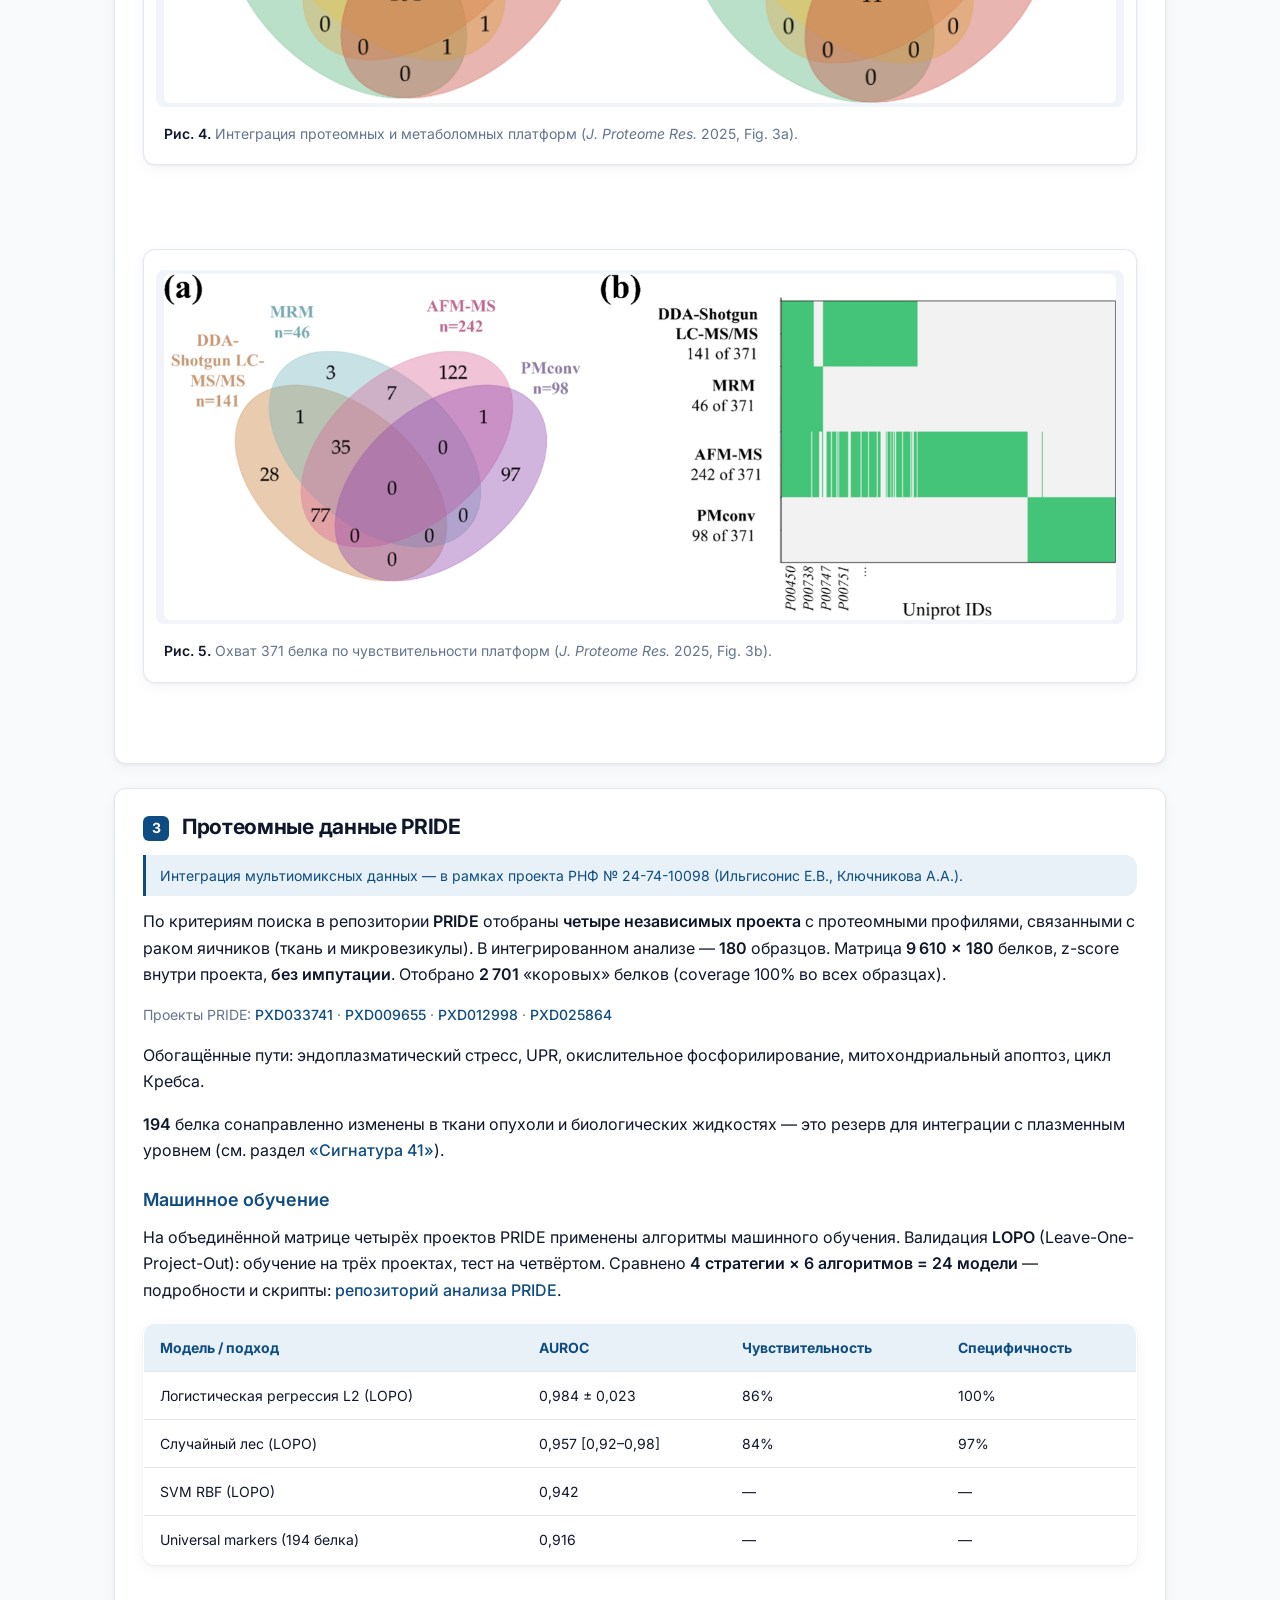
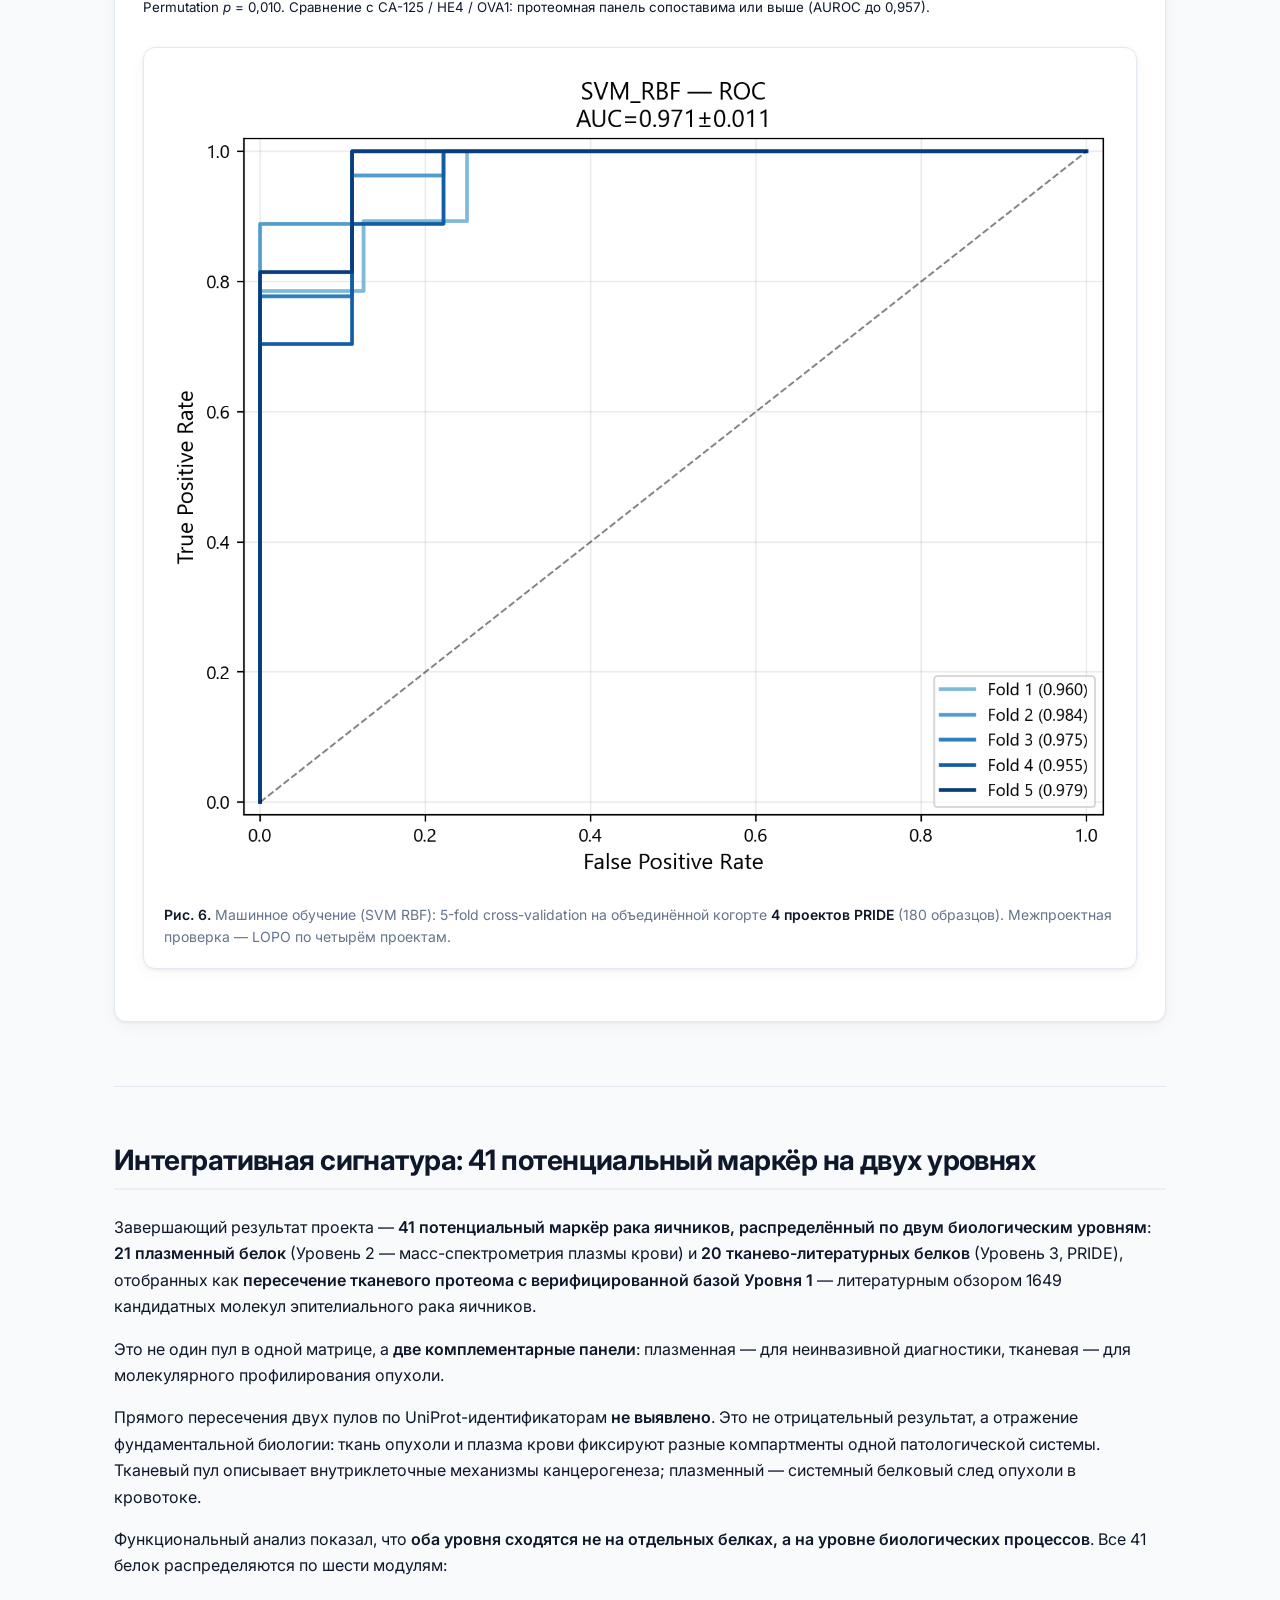
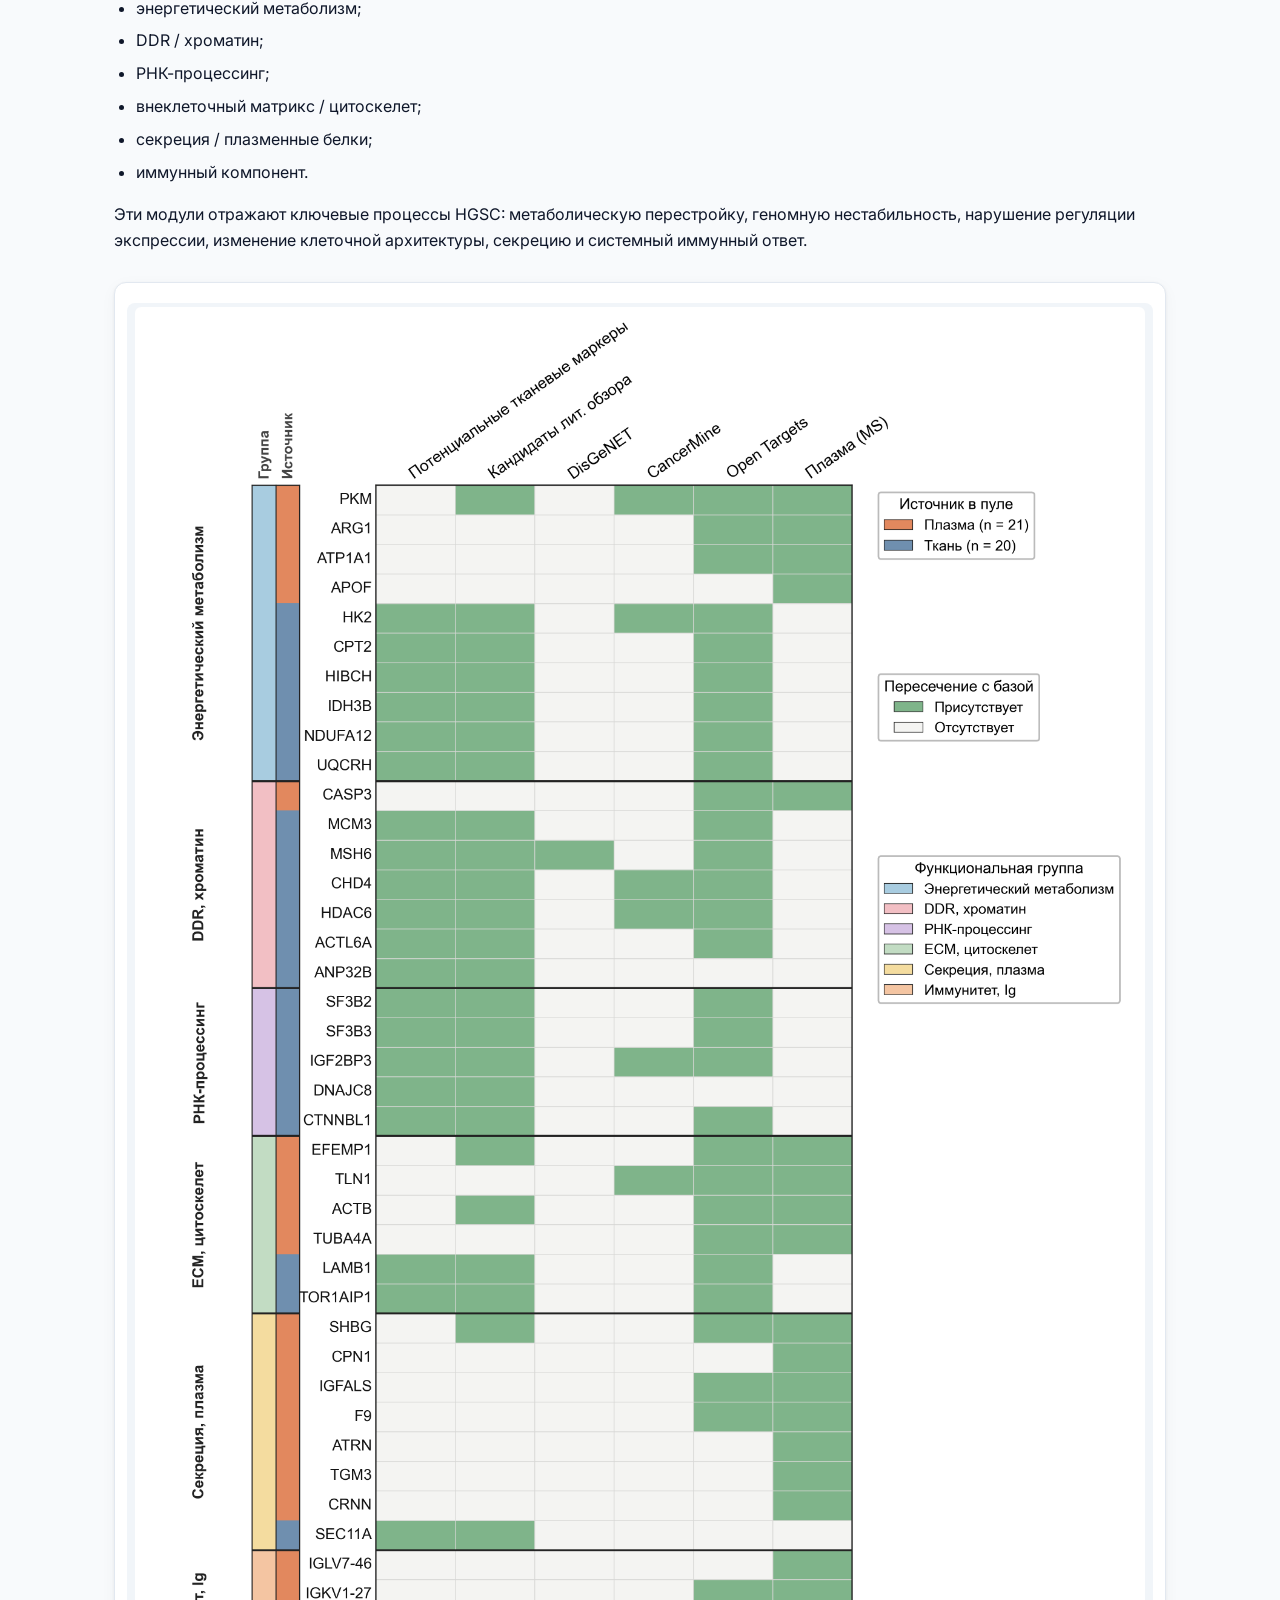
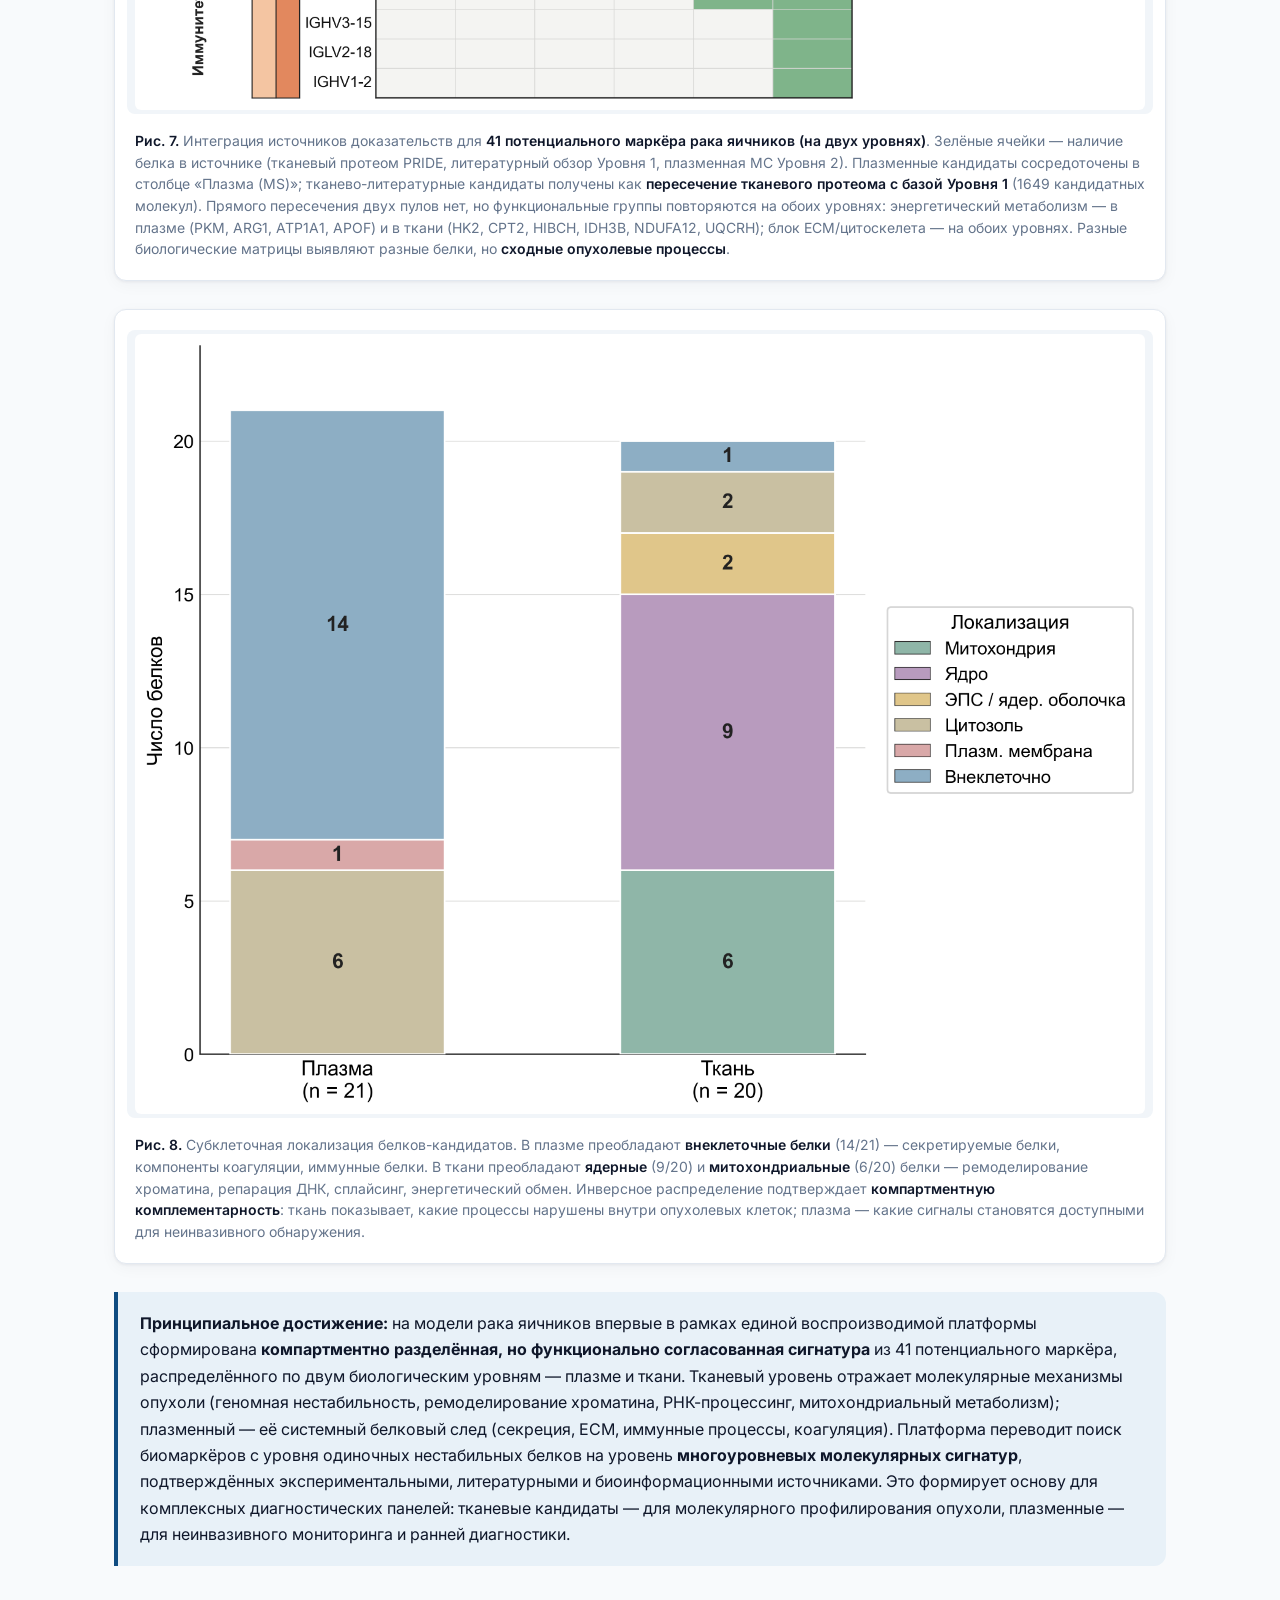
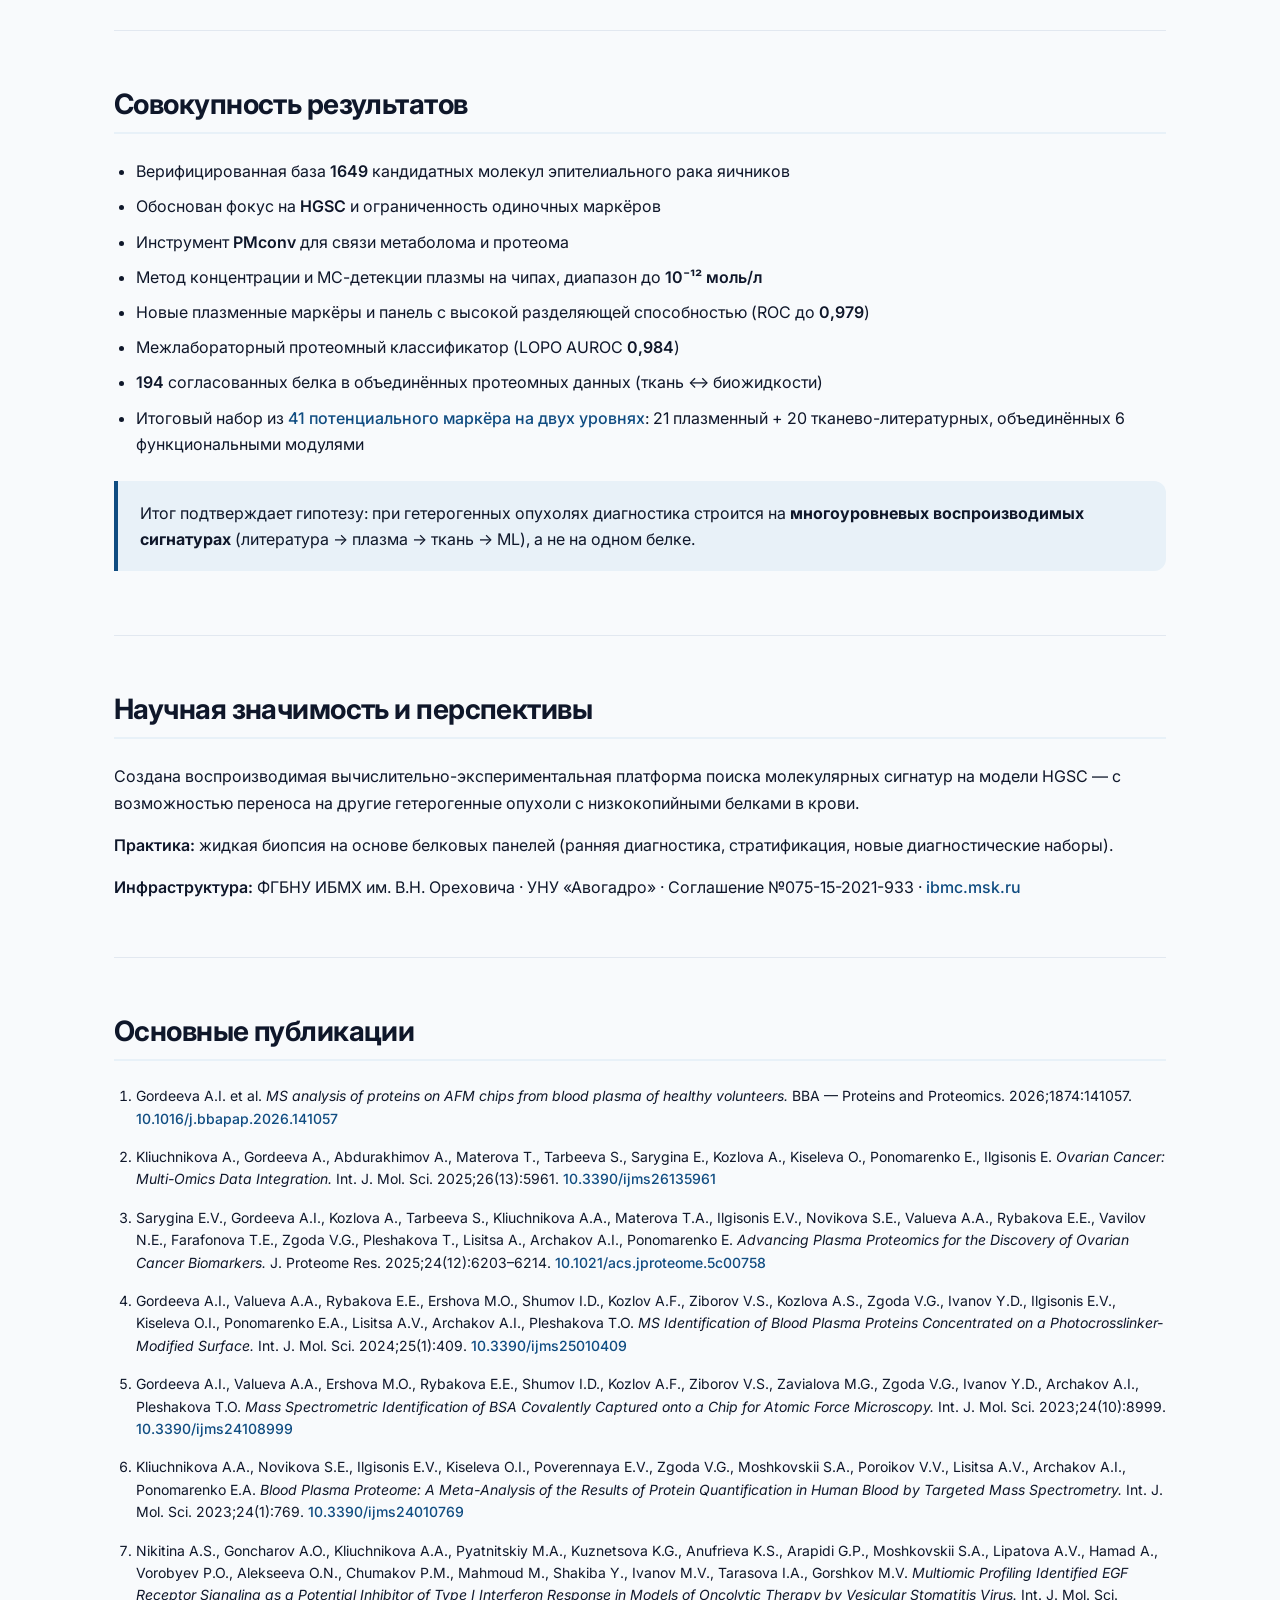
==== commit 8f90e7b5: "Emphasize 41 = potential markers across two biological levels Co-authored-by: Cursor <cursoragent@cu" ====
--- a/docs/index.html
+++ b/docs/index.html
@@ -39,7 +39,7 @@
       <li><a href="#hypothesis">Гипотеза</a></li>
       <li><a href="#field">Состояние области</a></li>
       <li><a href="#strategy">Три уровня</a></li>
-      <li><a href="#integration">Сигнатура 41</a></li>
+      <li><a href="#integration">41 маркёр на 2 уровнях</a></li>
       <li><a href="#results">Результаты</a></li>
       <li><a href="#impact">Значимость</a></li>
       <li><a href="#resources">Код и данные</a></li>
@@ -241,11 +241,12 @@
     </section>
 
     <section id="integration">
-      <h2>Интегративная сигнатура: ткань + плазма (41 белок)</h2>
-
-      <p>Завершающий результат проекта — <strong>двухуровневая молекулярная сигнатура рака яичников из 41 белка-кандидата</strong>:
-        <strong>21 плазменный белок</strong> (масс-спектрометрия плазмы крови) и
-        <strong>20 тканево-литературных белков</strong>, отобранных как <strong>пересечение тканевого протеома</strong> (Уровень 3, PRIDE) с <strong>верифицированной базой Уровня 1</strong> — литературным обзором 1649 кандидатных молекул эпителиального рака яичников.</p>
+      <h2>Интегративная сигнатура: 41 потенциальный маркёр на двух уровнях</h2>
+
+      <p>Завершающий результат проекта — <strong>41 потенциальный маркёр рака яичников, распределённый по двум биологическим уровням</strong>:
+        <strong>21 плазменный белок</strong> (Уровень 2 — масс-спектрометрия плазмы крови) и
+        <strong>20 тканево-литературных белков</strong> (Уровень 3, PRIDE), отобранных как <strong>пересечение тканевого протеома с верифицированной базой Уровня 1</strong> — литературным обзором 1649 кандидатных молекул эпителиального рака яичников.</p>
+      <p>Это не один пул в одной матрице, а <strong>две комплементарные панели</strong>: плазменная — для неинвазивной диагностики, тканевая — для молекулярного профилирования опухоли.</p>
 
       <p>Прямого пересечения двух пулов по UniProt-идентификаторам <strong>не выявлено</strong>. Это не отрицательный результат, а отражение фундаментальной биологии: ткань опухоли и плазма крови фиксируют разные компартменты одной патологической системы. Тканевый пул описывает внутриклеточные механизмы канцерогенеза; плазменный — системный белковый след опухоли в кровотоке.</p>
 
@@ -264,7 +265,7 @@
         <div class="figure__scroll">
           <img src="images/integration_heatmap_41.png" alt="Тепловая карта 41 белка-кандидата по функциональным группам и источникам доказательств" loading="lazy" />
         </div>
-        <figcaption><strong>Рис. 7.</strong> Интеграция источников доказательств для <strong>41 белка-кандидата</strong> рака яичников. Зелёные ячейки — наличие белка в источнике (тканевый протеом PRIDE, литературный обзор Уровня 1, плазменная МС Уровня 2). Плазменные кандидаты сосредоточены в столбце «Плазма (MS)»; тканево-литературные кандидаты получены как <strong>пересечение тканевого протеома с базой Уровня 1</strong> (1649 кандидатных молекул). Прямого пересечения двух пулов нет, но функциональные группы повторяются на обоих уровнях: энергетический метаболизм — в плазме (PKM, ARG1, ATP1A1, APOF) и в ткани (HK2, CPT2, HIBCH, IDH3B, NDUFA12, UQCRH); блок ECM/цитоскелета — на обоих уровнях. Разные биологические матрицы выявляют разные белки, но <strong>сходные опухолевые процессы</strong>.</figcaption>
+        <figcaption><strong>Рис. 7.</strong> Интеграция источников доказательств для <strong>41 потенциального маркёра рака яичников (на двух уровнях)</strong>. Зелёные ячейки — наличие белка в источнике (тканевый протеом PRIDE, литературный обзор Уровня 1, плазменная МС Уровня 2). Плазменные кандидаты сосредоточены в столбце «Плазма (MS)»; тканево-литературные кандидаты получены как <strong>пересечение тканевого протеома с базой Уровня 1</strong> (1649 кандидатных молекул). Прямого пересечения двух пулов нет, но функциональные группы повторяются на обоих уровнях: энергетический метаболизм — в плазме (PKM, ARG1, ATP1A1, APOF) и в ткани (HK2, CPT2, HIBCH, IDH3B, NDUFA12, UQCRH); блок ECM/цитоскелета — на обоих уровнях. Разные биологические матрицы выявляют разные белки, но <strong>сходные опухолевые процессы</strong>.</figcaption>
       </figure>
 
       <figure class="figure figure--full">
@@ -275,7 +276,7 @@
       </figure>
 
       <div class="callout">
-        <strong>Принципиальное достижение:</strong> на модели рака яичников впервые в рамках единой воспроизводимой платформы сформирована <strong>компартментно разделённая, но функционально согласованная сигнатура</strong> из 41 белка-кандидата. Тканевый уровень отражает молекулярные механизмы опухоли (геномная нестабильность, ремоделирование хроматина, РНК-процессинг, митохондриальный метаболизм); плазменный — её системный белковый след (секреция, ECM, иммунные процессы, коагуляция). Платформа переводит поиск биомаркёров с уровня одиночных нестабильных белков на уровень <strong>многоуровневых молекулярных сигнатур</strong>, подтверждённых экспериментальными, литературными и биоинформационными источниками. Это формирует основу для комплексных диагностических панелей: тканевые кандидаты — для молекулярного профилирования опухоли, плазменные — для неинвазивного мониторинга и ранней диагностики.
+        <strong>Принципиальное достижение:</strong> на модели рака яичников впервые в рамках единой воспроизводимой платформы сформирована <strong>компартментно разделённая, но функционально согласованная сигнатура</strong> из 41 потенциального маркёра, распределённого по двум биологическим уровням — плазме и ткани. Тканевый уровень отражает молекулярные механизмы опухоли (геномная нестабильность, ремоделирование хроматина, РНК-процессинг, митохондриальный метаболизм); плазменный — её системный белковый след (секреция, ECM, иммунные процессы, коагуляция). Платформа переводит поиск биомаркёров с уровня одиночных нестабильных белков на уровень <strong>многоуровневых молекулярных сигнатур</strong>, подтверждённых экспериментальными, литературными и биоинформационными источниками. Это формирует основу для комплексных диагностических панелей: тканевые кандидаты — для молекулярного профилирования опухоли, плазменные — для неинвазивного мониторинга и ранней диагностики.
       </div>
     </section>
 
@@ -289,7 +290,7 @@
         <li>Новые плазменные маркёры и панель с высокой разделяющей способностью (ROC до <strong>0,979</strong>)</li>
         <li>Межлабораторный протеомный классификатор (LOPO AUROC <strong>0,984</strong>)</li>
         <li><strong>194</strong> согласованных белка в объединённых протеомных данных (ткань ↔ биожидкости)</li>
-        <li>Итоговая двухуровневая <strong><a href="#integration">сигнатура из 41 белка-кандидата</a></strong>: 21 плазменный + 20 тканево-литературных, в 6 функциональных модулях</li>
+        <li>Итоговый набор из <strong><a href="#integration">41 потенциального маркёра на двух уровнях</a></strong>: 21 плазменный + 20 тканево-литературных, объединённых 6 функциональными модулями</li>
       </ul>
       <div class="callout">
         Итог подтверждает гипотезу: при гетерогенных опухолях диагностика строится на <strong>многоуровневых воспроизводимых сигнатурах</strong> (литература → плазма → ткань → ML), а не на одном белке.
@@ -335,10 +336,10 @@
         <div class="stat-card"><span class="num">180</span><span class="lbl">образцов в интеграции</span></div>
         <div class="stat-card"><span class="num">2701</span><span class="lbl">коровых белков (coverage 100%)</span></div>
         <div class="stat-card"><span class="num">0,957</span><span class="lbl">AUROC Random Forest, LOPO</span></div>
-        <div class="stat-card"><span class="num">41</span><span class="lbl">белков в итоговой сигнатуре (ткань+плазма)</span></div>
+        <div class="stat-card"><span class="num">41</span><span class="lbl">потенциальных маркёров на двух уровнях</span></div>
       </div>
       <p>Логистическая регрессия L2 (LOPO): AUROC <strong>0,984 ± 0,023</strong> (чувствительность 86%, специфичность 100%) — по итогам интеграции проекта. Сравнение 4 стратегий × 6 алгоритмов ML — в <a href="https://github.com/aziz122596/project_ovarian_cancer/blob/main/repo/docs/RESULTS.md" target="_blank" rel="noopener">RESULTS.md</a>.</p>
-      <p>Финальный пул проекта — <strong><a href="#integration">41 белок-кандидат</a></strong> (21 плазменный + 20 тканево-литературных), организованный в 6 функциональных модулей: энергетический метаболизм, DDR/хроматин, РНК-процессинг, ECM/цитоскелет, секреция, иммунитет.</p>
+      <p>Финальный набор проекта — <strong><a href="#integration">41 потенциальный маркёр на двух уровнях</a></strong> (21 плазменный + 20 тканево-литературных), организованный в 6 функциональных модулей: энергетический метаболизм, DDR/хроматин, РНК-процессинг, ECM/цитоскелет, секреция, иммунитет.</p>
     </section>
 
   </main>
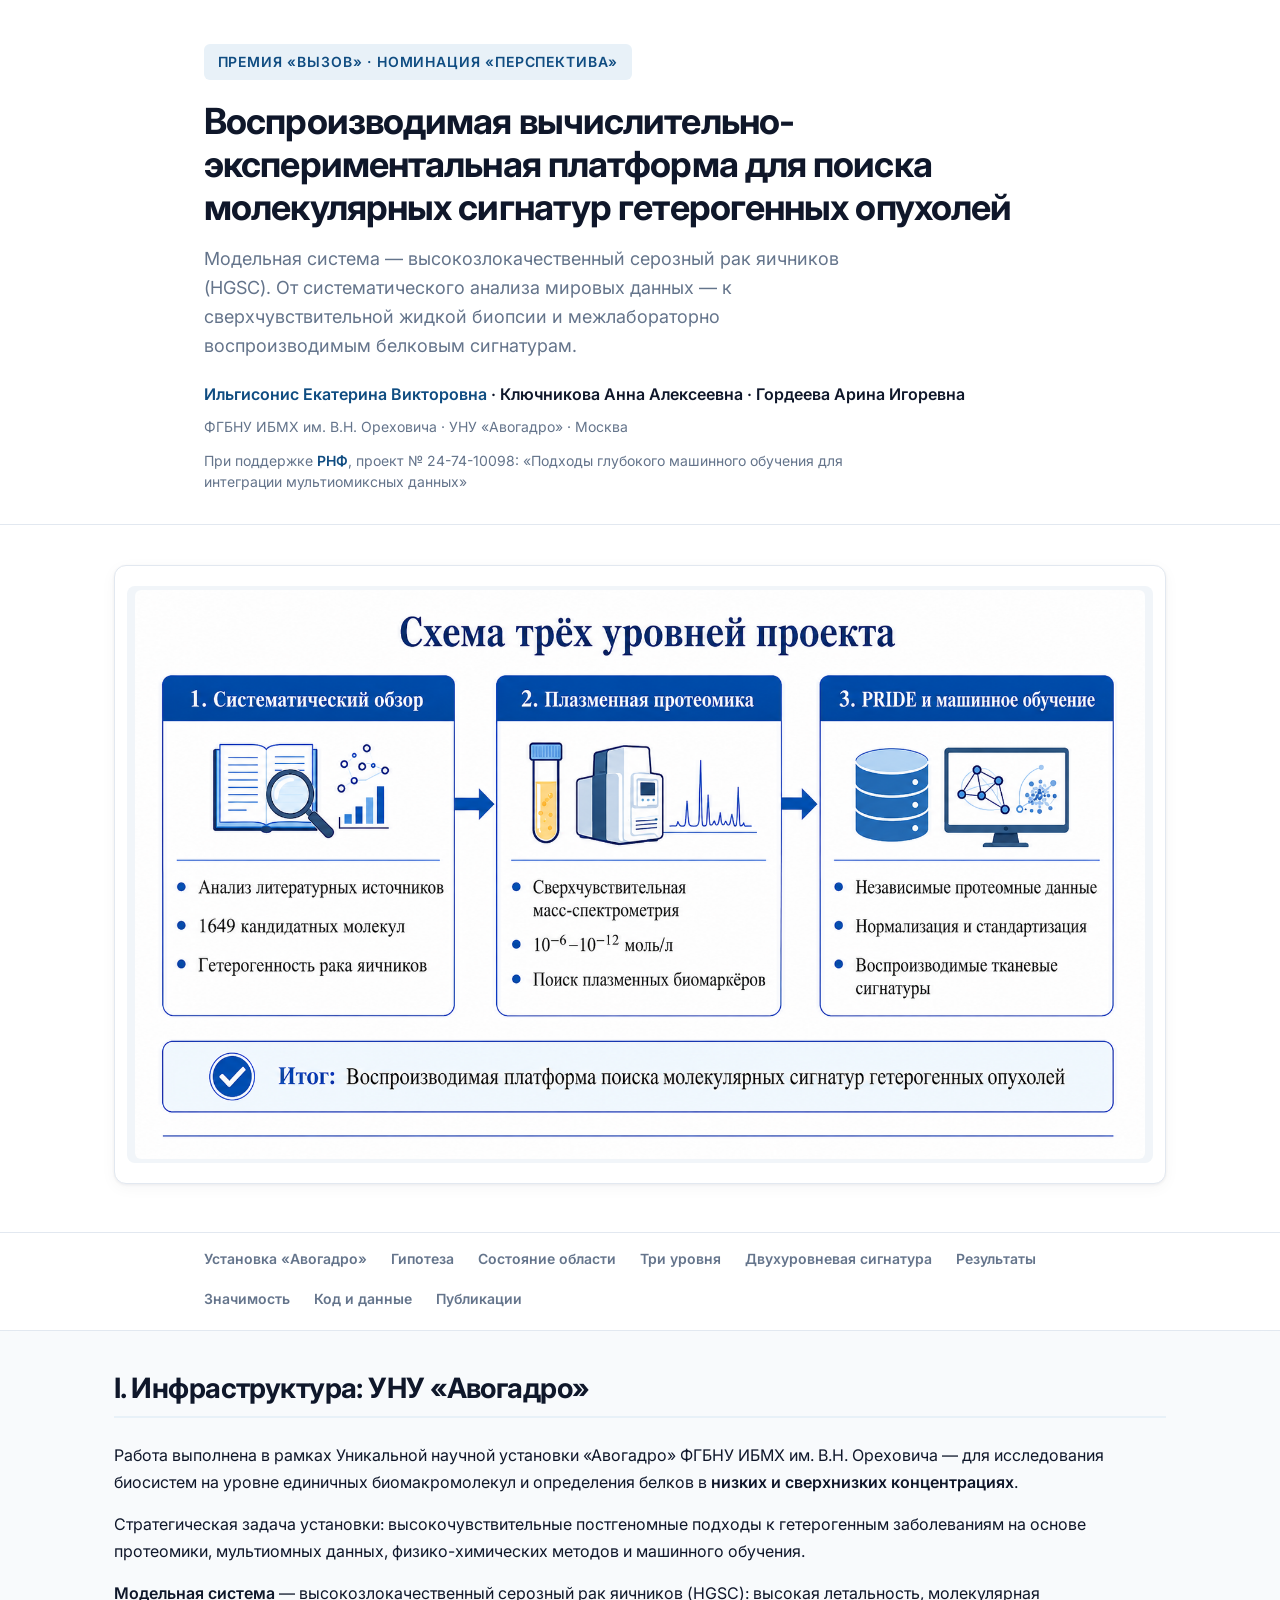
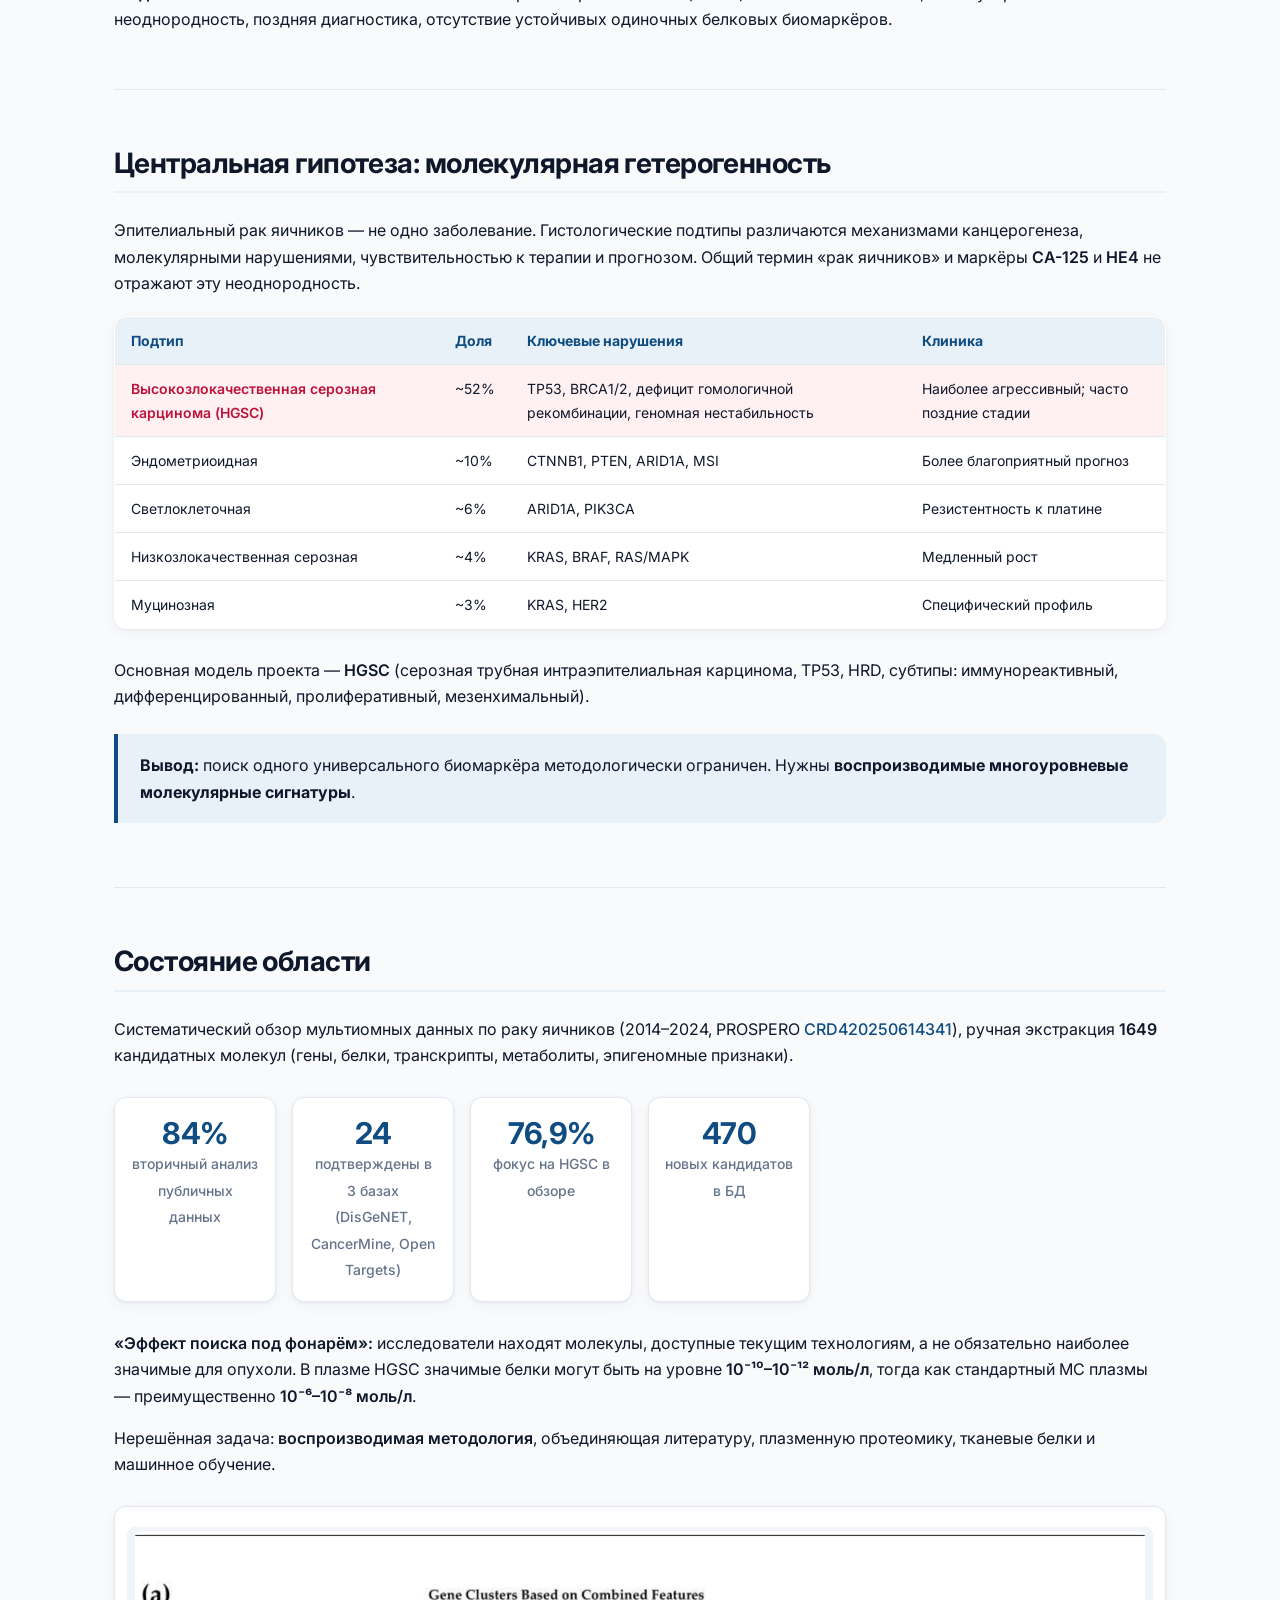
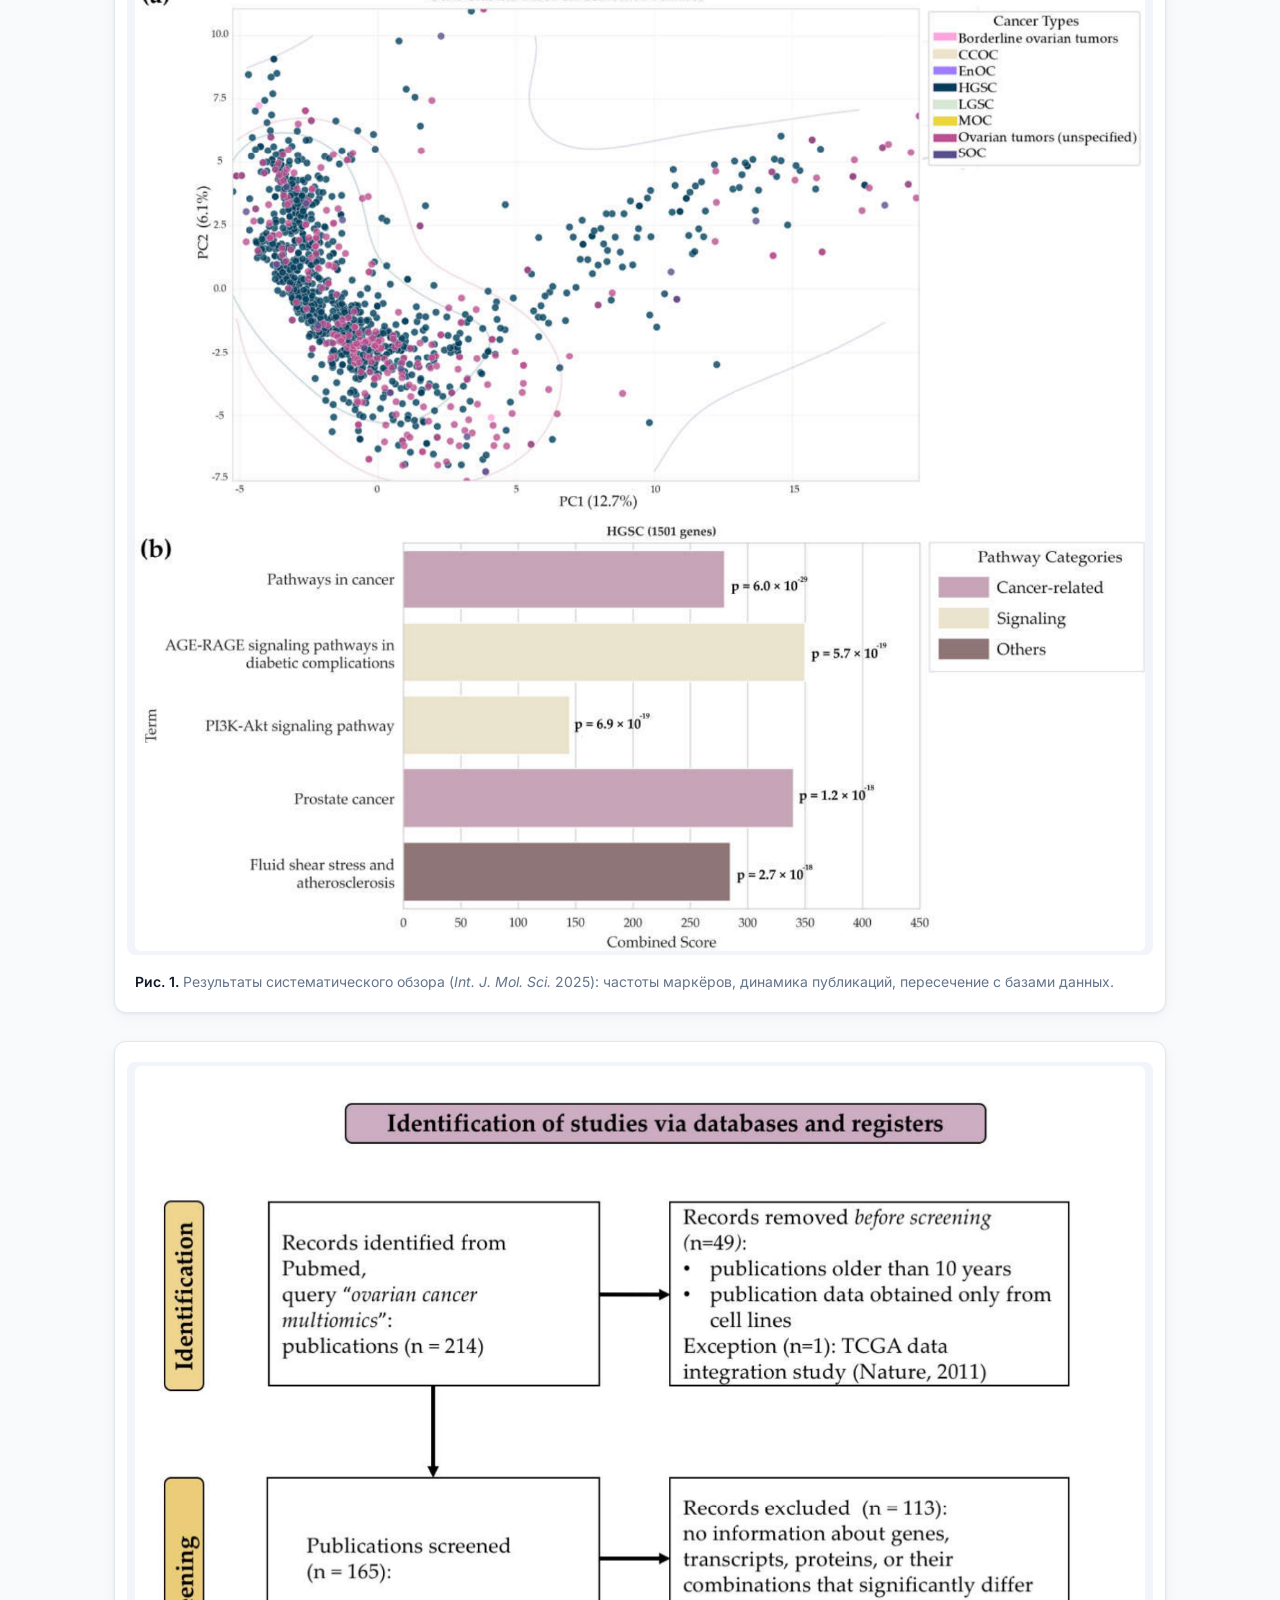
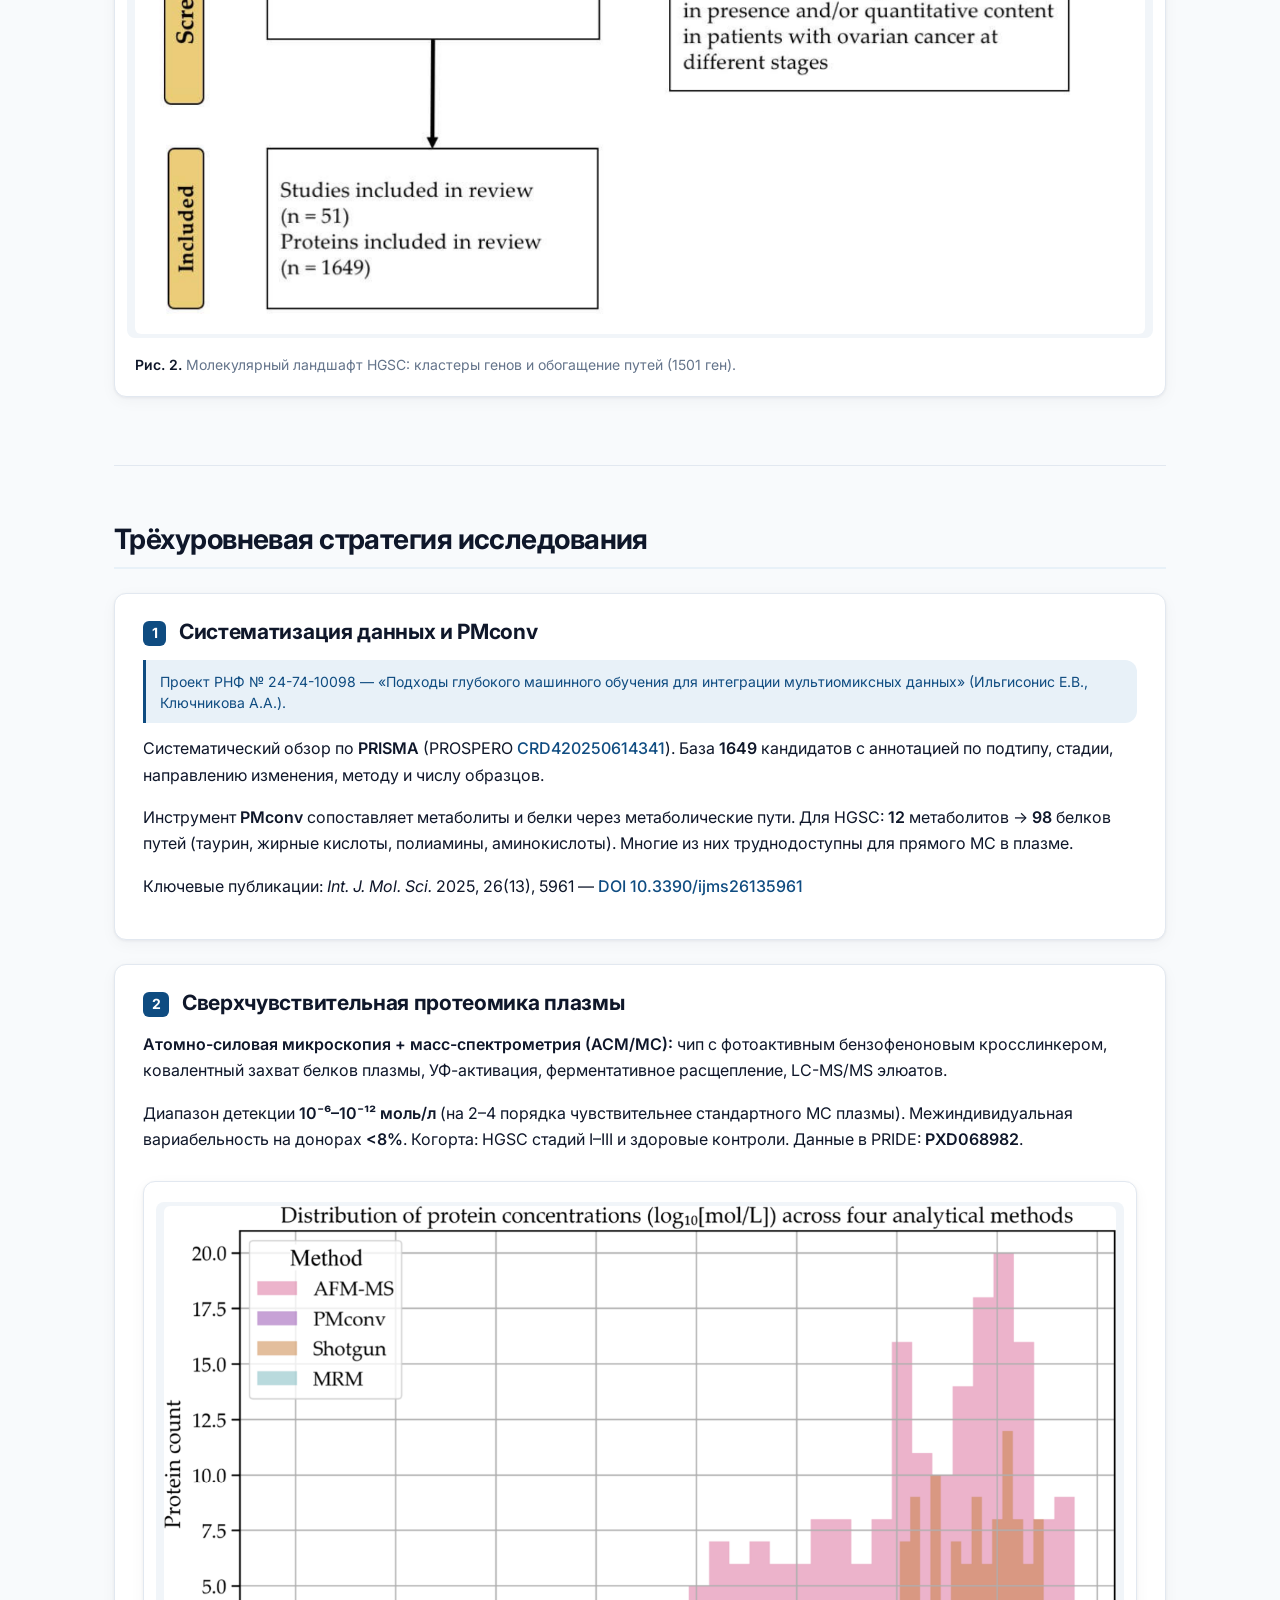
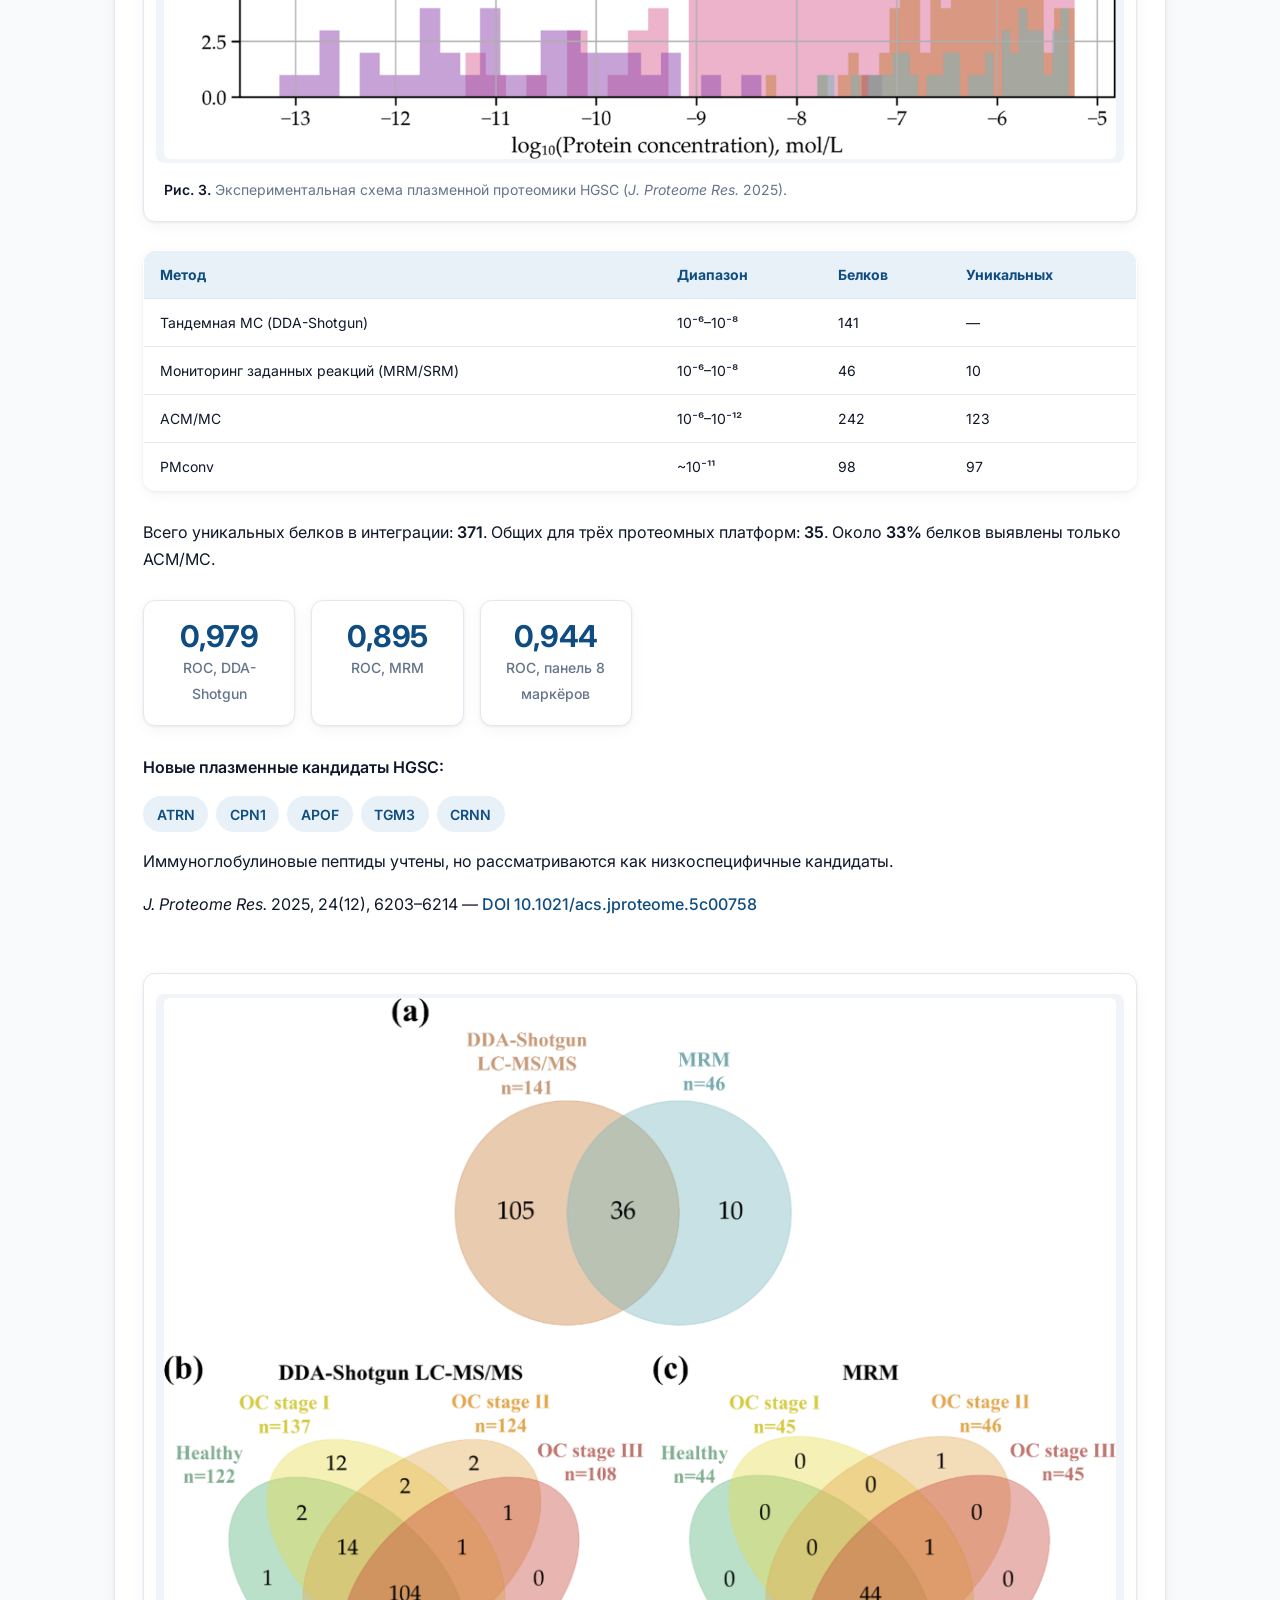
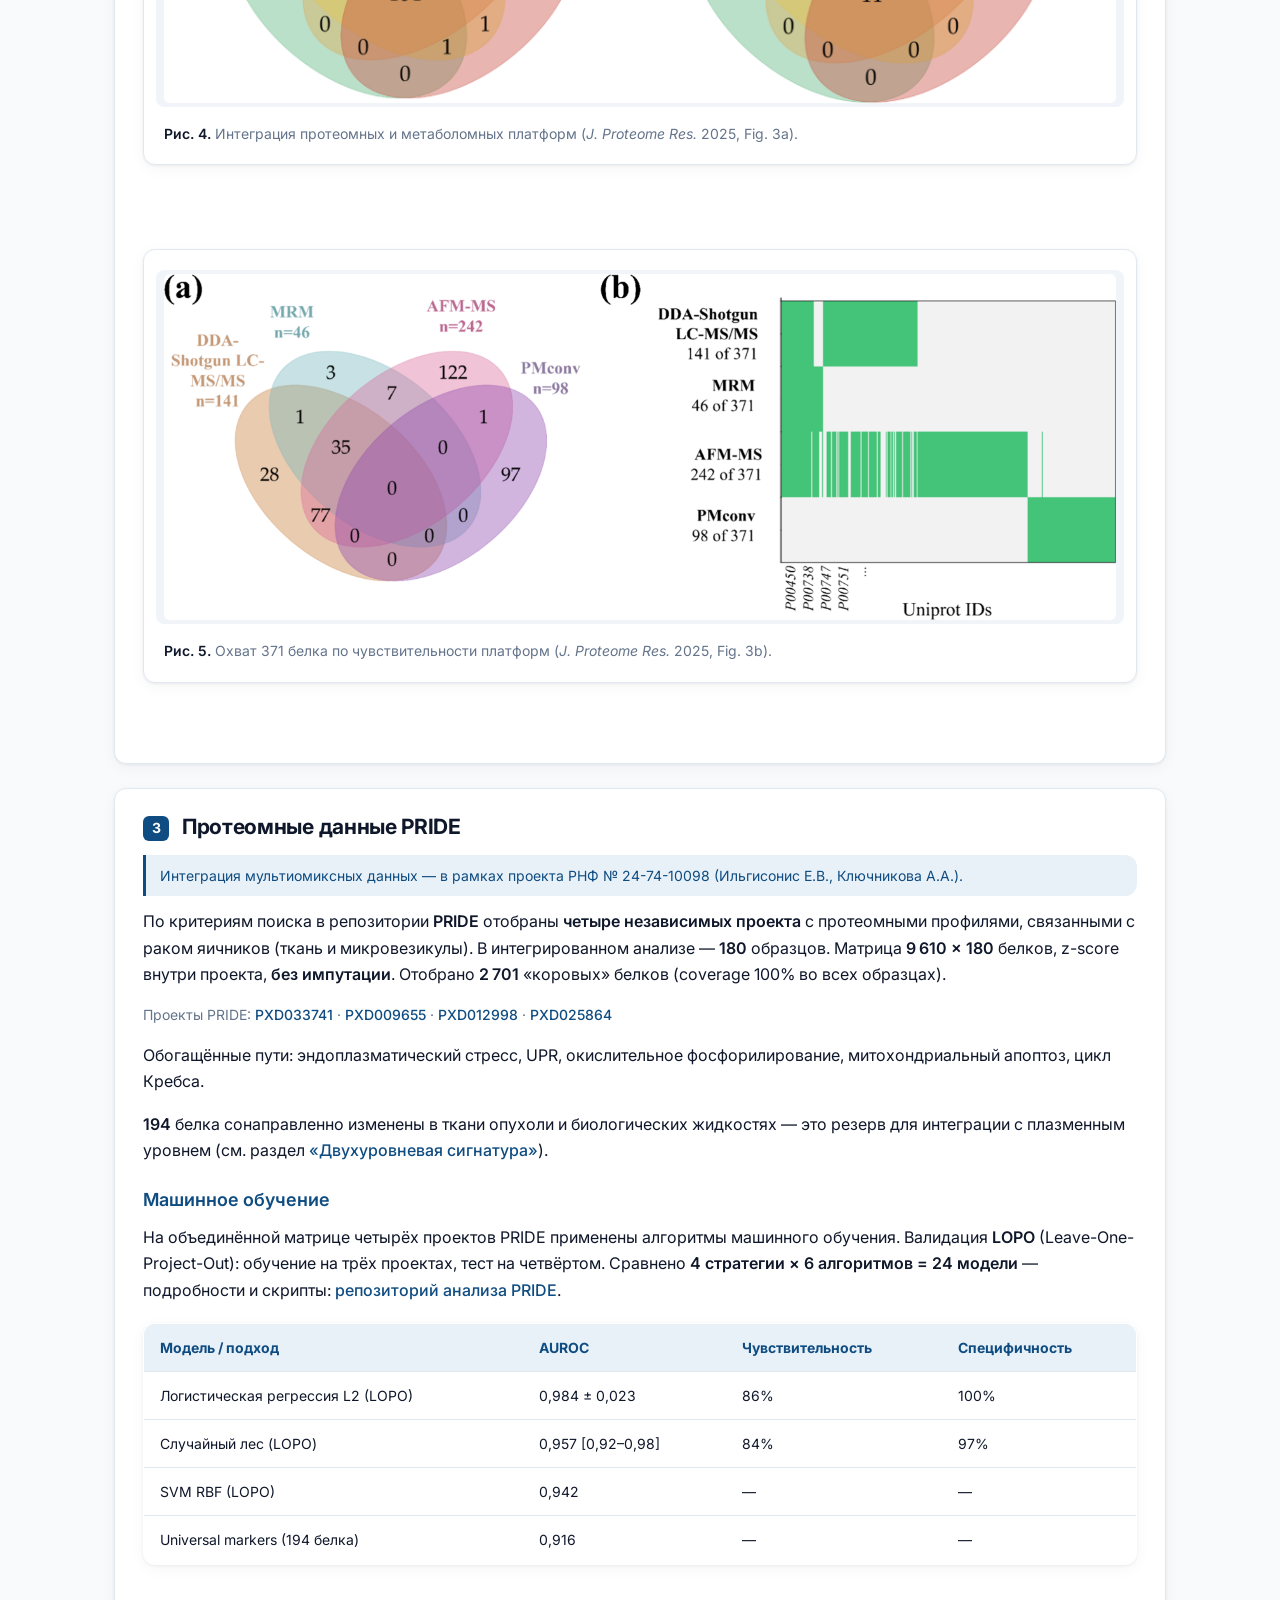
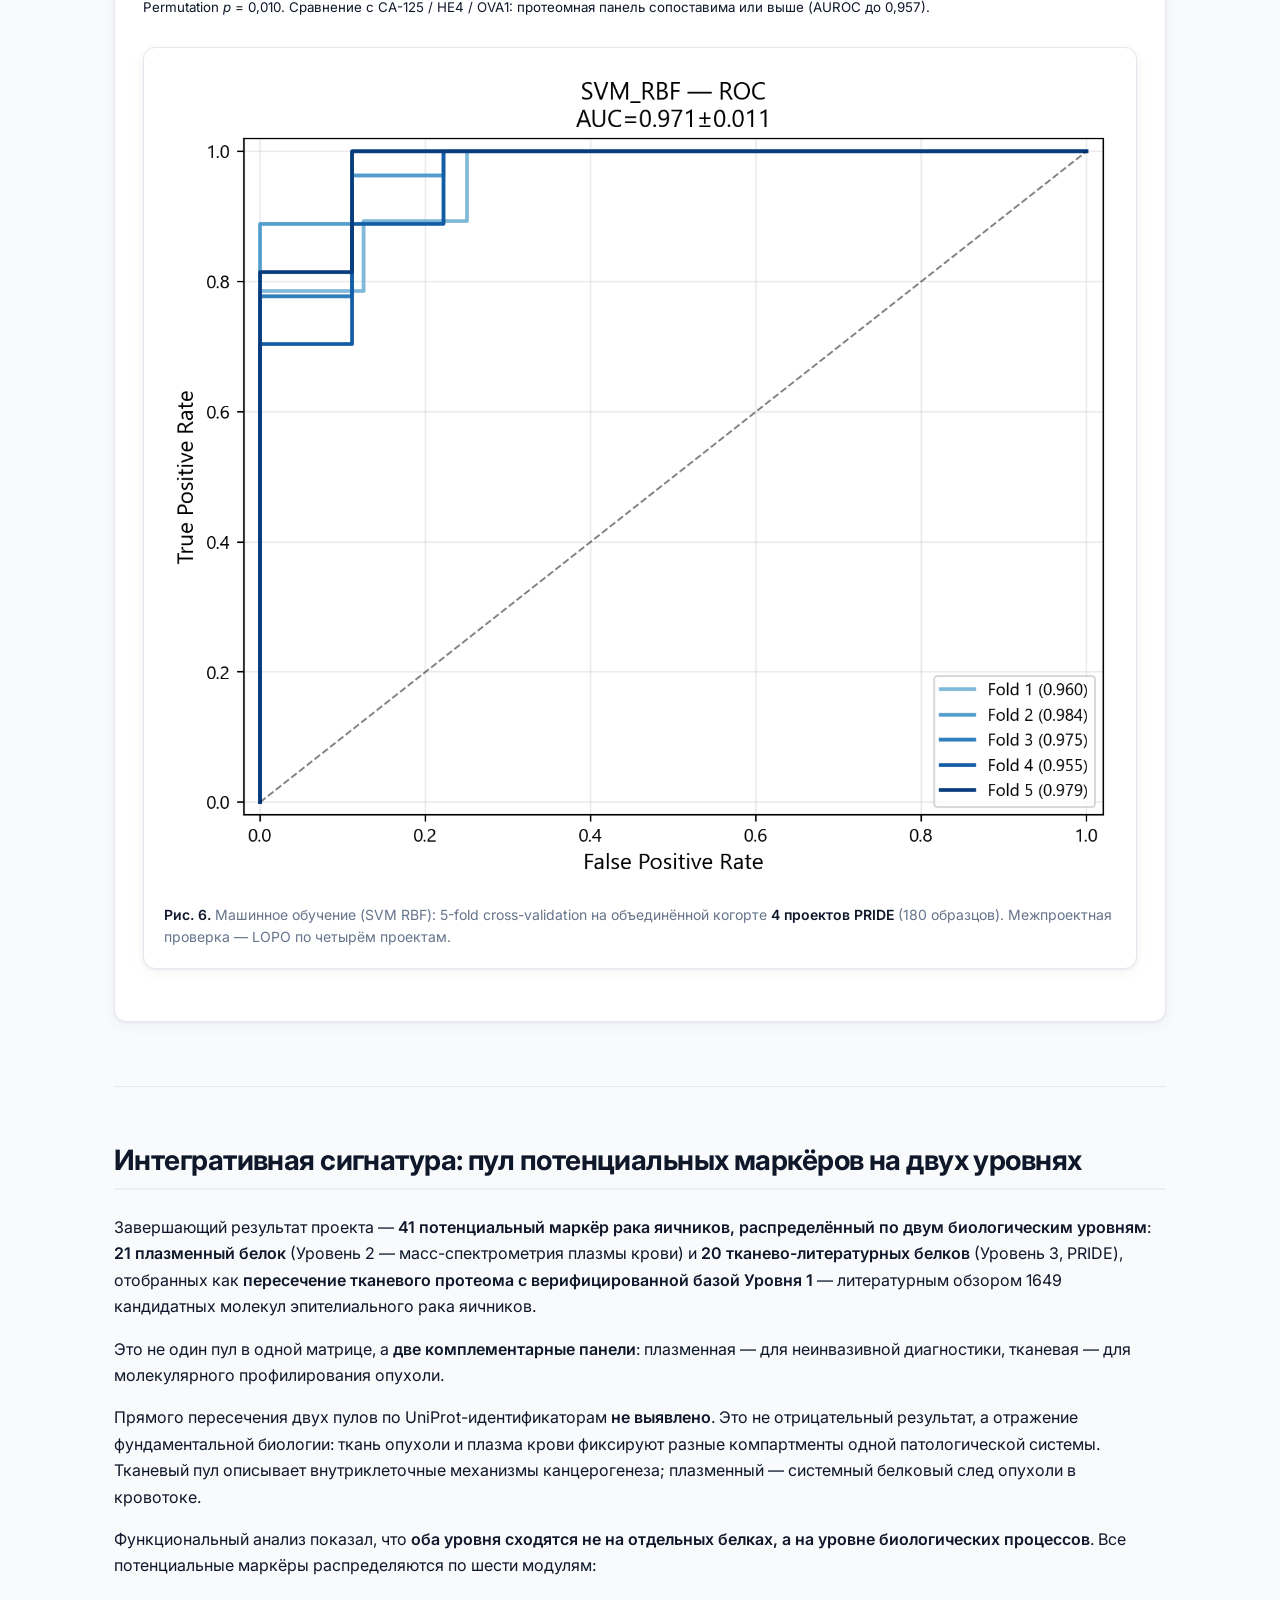
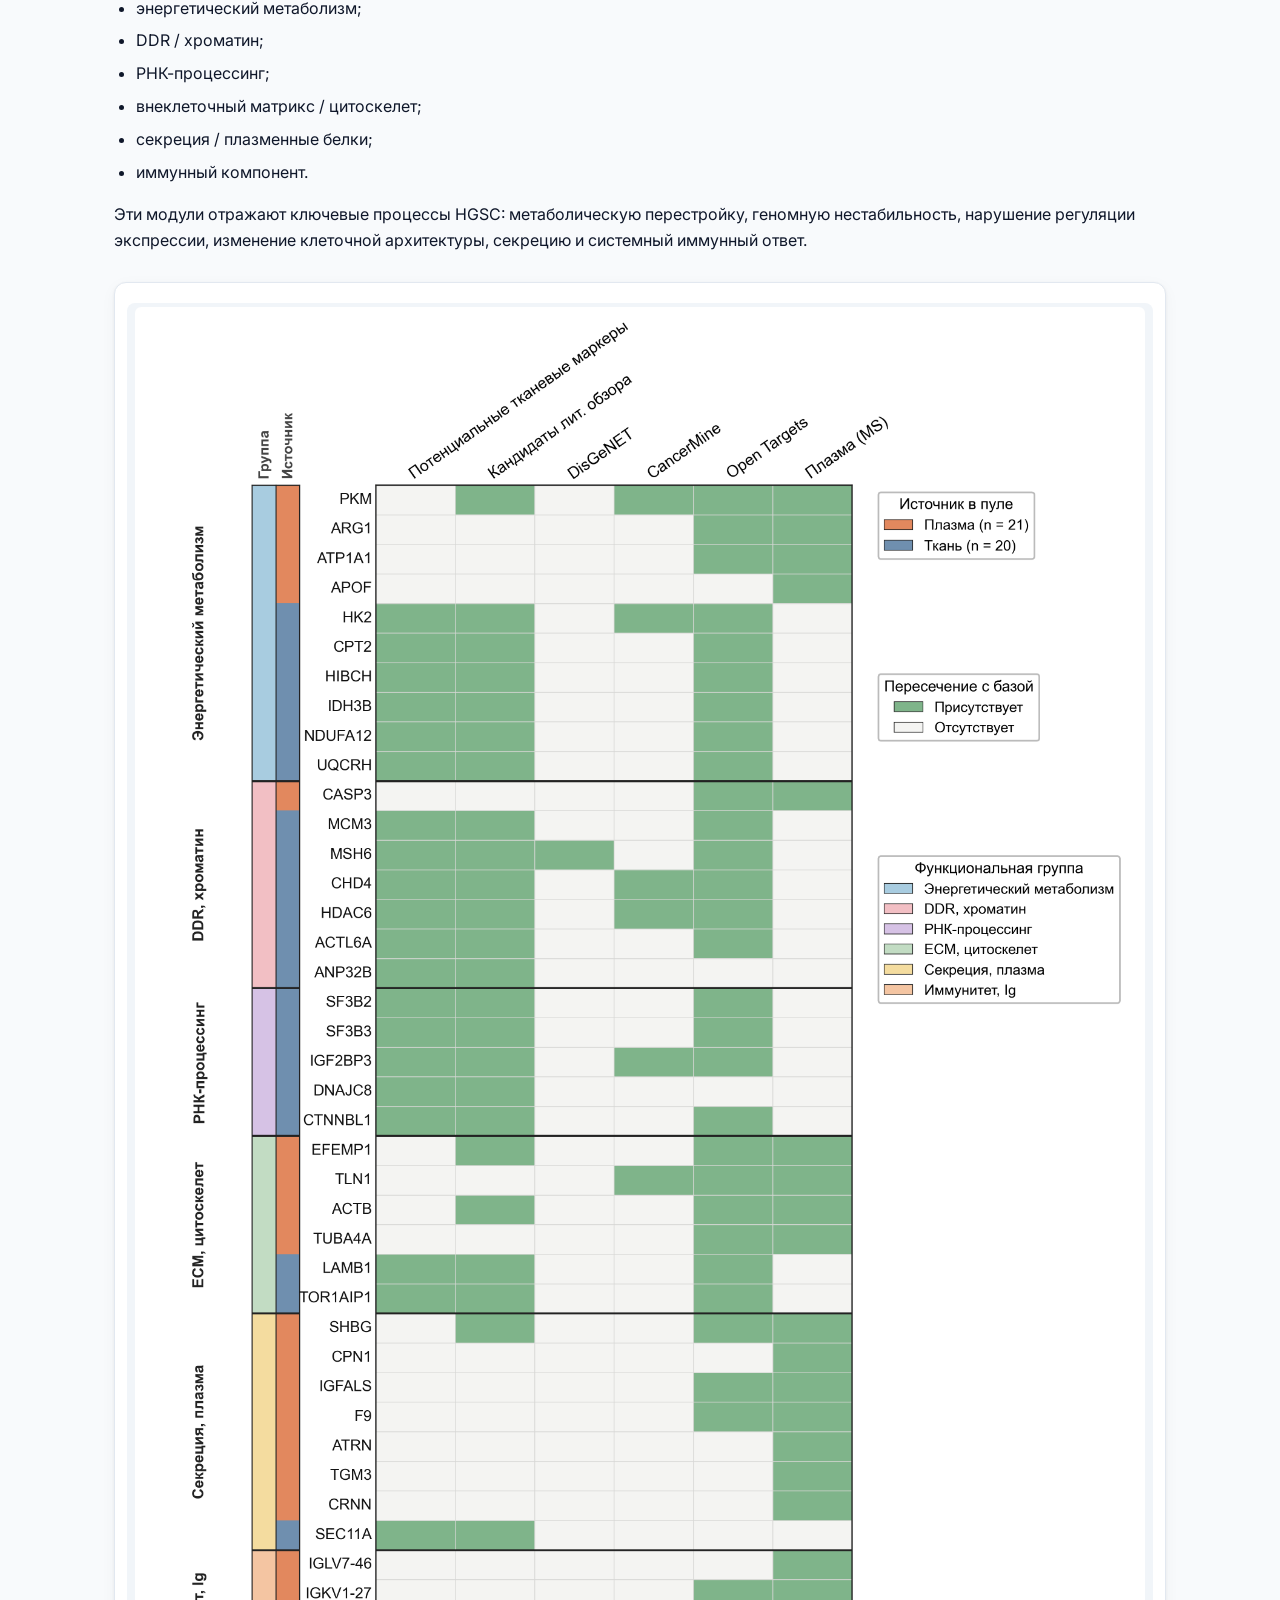
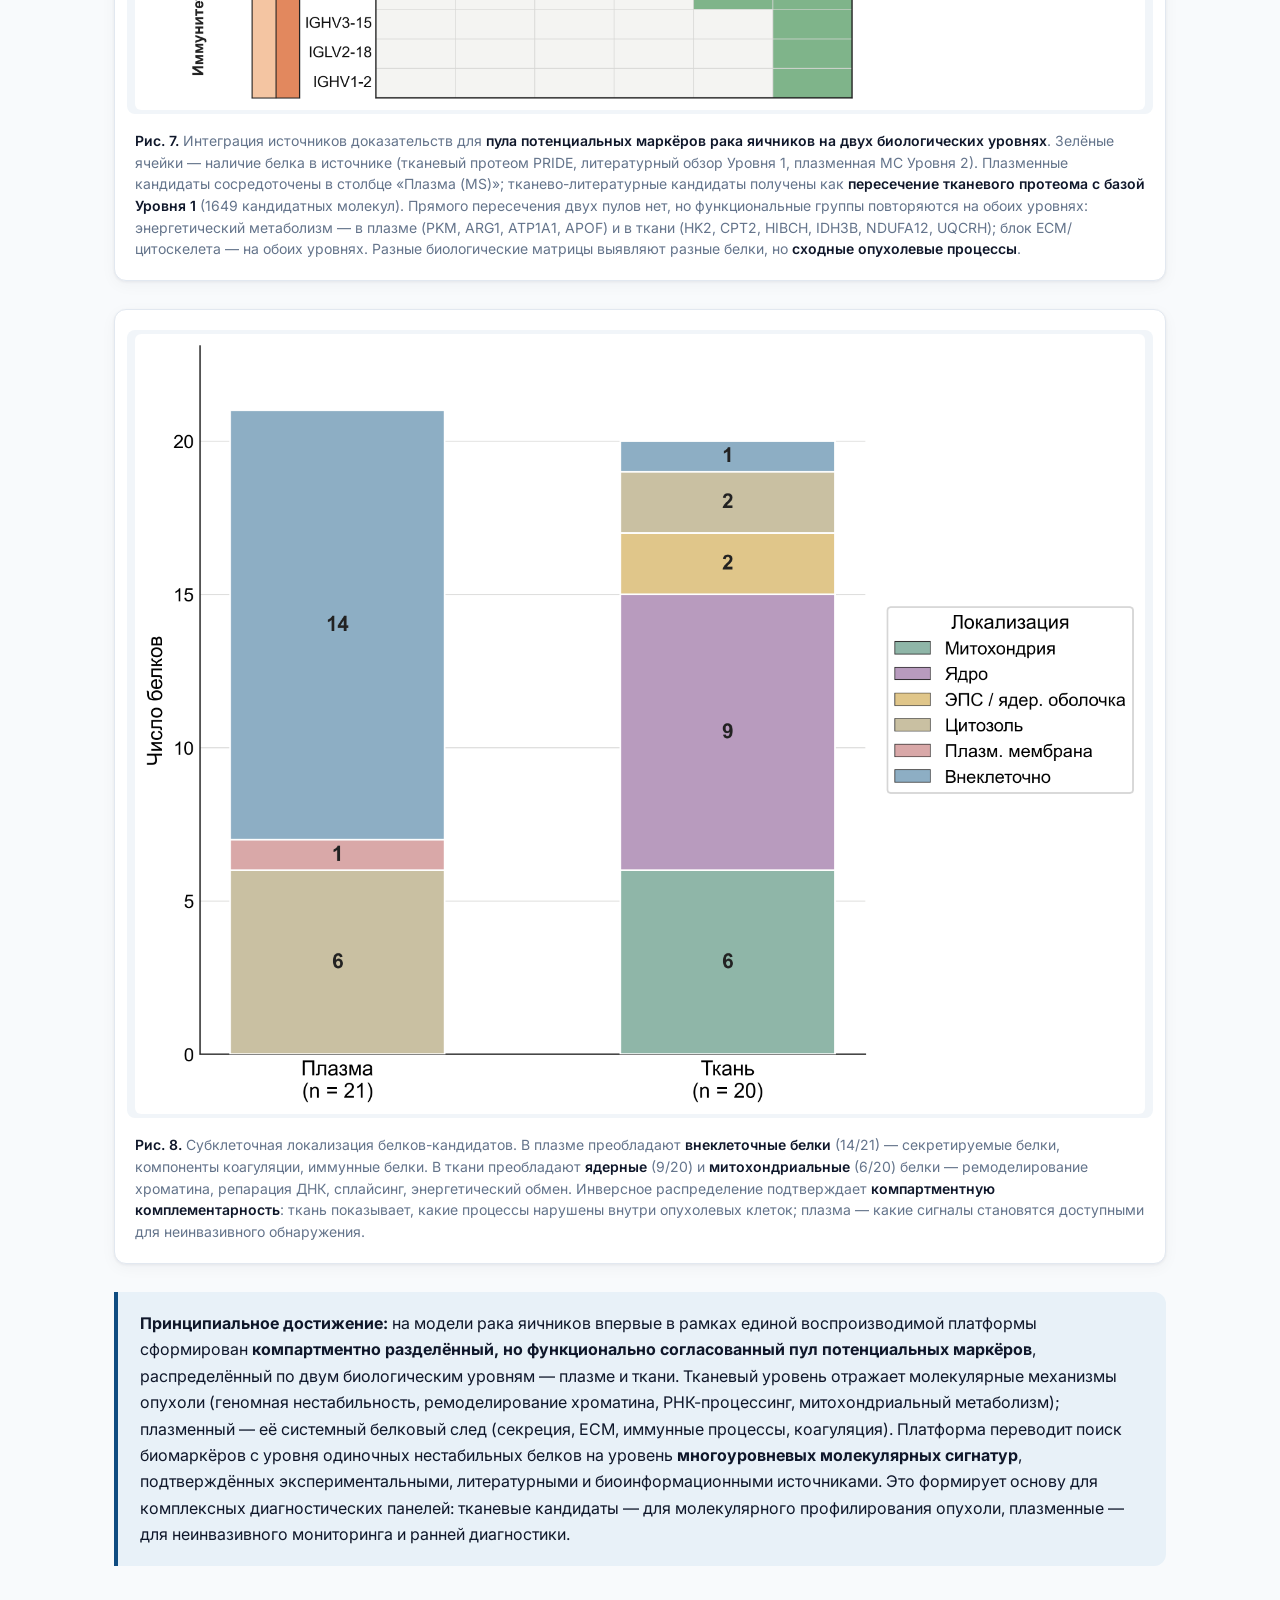
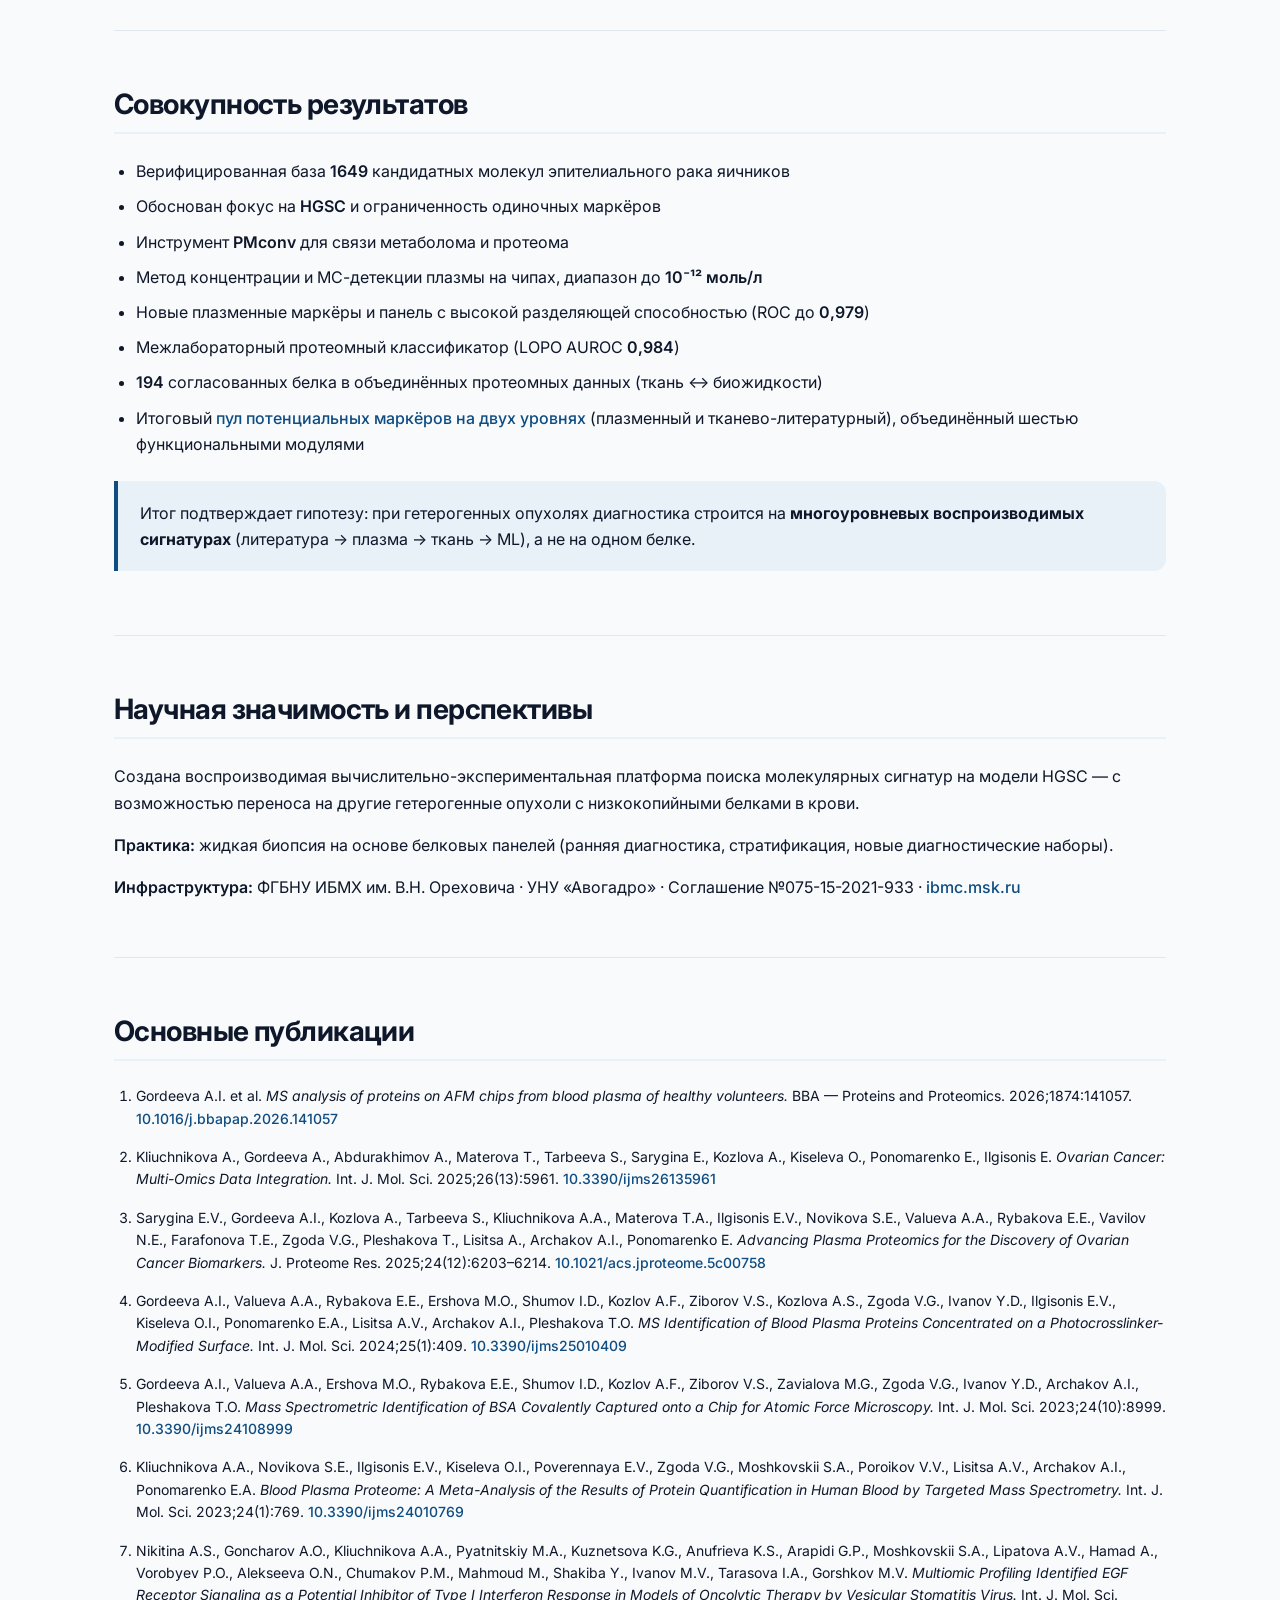
==== commit 6e960636: "Remove '41' from labels; keep number only in logic-explaining paragraph Co-authored-by: Cursor <curs" ====
--- a/docs/index.html
+++ b/docs/index.html
@@ -39,7 +39,7 @@
       <li><a href="#hypothesis">Гипотеза</a></li>
       <li><a href="#field">Состояние области</a></li>
       <li><a href="#strategy">Три уровня</a></li>
-      <li><a href="#integration">41 маркёр на 2 уровнях</a></li>
+      <li><a href="#integration">Двухуровневая сигнатура</a></li>
       <li><a href="#results">Результаты</a></li>
       <li><a href="#impact">Значимость</a></li>
       <li><a href="#resources">Код и данные</a></li>
@@ -215,7 +215,7 @@
         <p class="pride-projects">Проекты PRIDE: <a href="https://www.ebi.ac.uk/pride/archive/projects/PXD033741" target="_blank" rel="noopener">PXD033741</a> · <a href="https://www.ebi.ac.uk/pride/archive/projects/PXD009655" target="_blank" rel="noopener">PXD009655</a> · <a href="https://www.ebi.ac.uk/pride/archive/projects/PXD012998" target="_blank" rel="noopener">PXD012998</a> · <a href="https://www.ebi.ac.uk/pride/archive/projects/PXD025864" target="_blank" rel="noopener">PXD025864</a></p>
 
         <p>Обогащённые пути: эндоплазматический стресс, UPR, окислительное фосфорилирование, митохондриальный апоптоз, цикл Кребса.</p>
-        <p><strong>194</strong> белка сонаправленно изменены в ткани опухоли и биологических жидкостях — это резерв для интеграции с плазменным уровнем (см. раздел <a href="#integration">«Сигнатура 41»</a>).</p>
+        <p><strong>194</strong> белка сонаправленно изменены в ткани опухоли и биологических жидкостях — это резерв для интеграции с плазменным уровнем (см. раздел <a href="#integration">«Двухуровневая сигнатура»</a>).</p>
 
         <h4 class="level-sub">Машинное обучение</h4>
         <p>На объединённой матрице четырёх проектов PRIDE применены алгоритмы машинного обучения. Валидация <strong>LOPO</strong> (Leave-One-Project-Out): обучение на трёх проектах, тест на четвёртом. Сравнено <strong>4 стратегии × 6 алгоритмов = 24 модели</strong> — подробности и скрипты: <a href="https://github.com/aziz122596/project_ovarian_cancer" target="_blank" rel="noopener">репозиторий анализа PRIDE</a>.</p>
@@ -241,7 +241,7 @@
     </section>
 
     <section id="integration">
-      <h2>Интегративная сигнатура: 41 потенциальный маркёр на двух уровнях</h2>
+      <h2>Интегративная сигнатура: пул потенциальных маркёров на двух уровнях</h2>
 
       <p>Завершающий результат проекта — <strong>41 потенциальный маркёр рака яичников, распределённый по двум биологическим уровням</strong>:
         <strong>21 плазменный белок</strong> (Уровень 2 — масс-спектрометрия плазмы крови) и
@@ -250,7 +250,7 @@
 
       <p>Прямого пересечения двух пулов по UniProt-идентификаторам <strong>не выявлено</strong>. Это не отрицательный результат, а отражение фундаментальной биологии: ткань опухоли и плазма крови фиксируют разные компартменты одной патологической системы. Тканевый пул описывает внутриклеточные механизмы канцерогенеза; плазменный — системный белковый след опухоли в кровотоке.</p>
 
-      <p>Функциональный анализ показал, что <strong>оба уровня сходятся не на отдельных белках, а на уровне биологических процессов</strong>. Все 41 белок распределяются по шести модулям:</p>
+      <p>Функциональный анализ показал, что <strong>оба уровня сходятся не на отдельных белках, а на уровне биологических процессов</strong>. Все потенциальные маркёры распределяются по шести модулям:</p>
       <ul>
         <li>энергетический метаболизм;</li>
         <li>DDR / хроматин;</li>
@@ -263,9 +263,9 @@
 
       <figure class="figure figure--full">
         <div class="figure__scroll">
-          <img src="images/integration_heatmap_41.png" alt="Тепловая карта 41 белка-кандидата по функциональным группам и источникам доказательств" loading="lazy" />
-        </div>
-        <figcaption><strong>Рис. 7.</strong> Интеграция источников доказательств для <strong>41 потенциального маркёра рака яичников (на двух уровнях)</strong>. Зелёные ячейки — наличие белка в источнике (тканевый протеом PRIDE, литературный обзор Уровня 1, плазменная МС Уровня 2). Плазменные кандидаты сосредоточены в столбце «Плазма (MS)»; тканево-литературные кандидаты получены как <strong>пересечение тканевого протеома с базой Уровня 1</strong> (1649 кандидатных молекул). Прямого пересечения двух пулов нет, но функциональные группы повторяются на обоих уровнях: энергетический метаболизм — в плазме (PKM, ARG1, ATP1A1, APOF) и в ткани (HK2, CPT2, HIBCH, IDH3B, NDUFA12, UQCRH); блок ECM/цитоскелета — на обоих уровнях. Разные биологические матрицы выявляют разные белки, но <strong>сходные опухолевые процессы</strong>.</figcaption>
+          <img src="images/integration_heatmap_41.png" alt="Тепловая карта пула потенциальных маркёров по функциональным группам и источникам доказательств" loading="lazy" />
+        </div>
+        <figcaption><strong>Рис. 7.</strong> Интеграция источников доказательств для <strong>пула потенциальных маркёров рака яичников на двух биологических уровнях</strong>. Зелёные ячейки — наличие белка в источнике (тканевый протеом PRIDE, литературный обзор Уровня 1, плазменная МС Уровня 2). Плазменные кандидаты сосредоточены в столбце «Плазма (MS)»; тканево-литературные кандидаты получены как <strong>пересечение тканевого протеома с базой Уровня 1</strong> (1649 кандидатных молекул). Прямого пересечения двух пулов нет, но функциональные группы повторяются на обоих уровнях: энергетический метаболизм — в плазме (PKM, ARG1, ATP1A1, APOF) и в ткани (HK2, CPT2, HIBCH, IDH3B, NDUFA12, UQCRH); блок ECM/цитоскелета — на обоих уровнях. Разные биологические матрицы выявляют разные белки, но <strong>сходные опухолевые процессы</strong>.</figcaption>
       </figure>
 
       <figure class="figure figure--full">
@@ -276,7 +276,7 @@
       </figure>
 
       <div class="callout">
-        <strong>Принципиальное достижение:</strong> на модели рака яичников впервые в рамках единой воспроизводимой платформы сформирована <strong>компартментно разделённая, но функционально согласованная сигнатура</strong> из 41 потенциального маркёра, распределённого по двум биологическим уровням — плазме и ткани. Тканевый уровень отражает молекулярные механизмы опухоли (геномная нестабильность, ремоделирование хроматина, РНК-процессинг, митохондриальный метаболизм); плазменный — её системный белковый след (секреция, ECM, иммунные процессы, коагуляция). Платформа переводит поиск биомаркёров с уровня одиночных нестабильных белков на уровень <strong>многоуровневых молекулярных сигнатур</strong>, подтверждённых экспериментальными, литературными и биоинформационными источниками. Это формирует основу для комплексных диагностических панелей: тканевые кандидаты — для молекулярного профилирования опухоли, плазменные — для неинвазивного мониторинга и ранней диагностики.
+        <strong>Принципиальное достижение:</strong> на модели рака яичников впервые в рамках единой воспроизводимой платформы сформирован <strong>компартментно разделённый, но функционально согласованный пул потенциальных маркёров</strong>, распределённый по двум биологическим уровням — плазме и ткани. Тканевый уровень отражает молекулярные механизмы опухоли (геномная нестабильность, ремоделирование хроматина, РНК-процессинг, митохондриальный метаболизм); плазменный — её системный белковый след (секреция, ECM, иммунные процессы, коагуляция). Платформа переводит поиск биомаркёров с уровня одиночных нестабильных белков на уровень <strong>многоуровневых молекулярных сигнатур</strong>, подтверждённых экспериментальными, литературными и биоинформационными источниками. Это формирует основу для комплексных диагностических панелей: тканевые кандидаты — для молекулярного профилирования опухоли, плазменные — для неинвазивного мониторинга и ранней диагностики.
       </div>
     </section>
 
@@ -290,7 +290,7 @@
         <li>Новые плазменные маркёры и панель с высокой разделяющей способностью (ROC до <strong>0,979</strong>)</li>
         <li>Межлабораторный протеомный классификатор (LOPO AUROC <strong>0,984</strong>)</li>
         <li><strong>194</strong> согласованных белка в объединённых протеомных данных (ткань ↔ биожидкости)</li>
-        <li>Итоговый набор из <strong><a href="#integration">41 потенциального маркёра на двух уровнях</a></strong>: 21 плазменный + 20 тканево-литературных, объединённых 6 функциональными модулями</li>
+        <li>Итоговый <strong><a href="#integration">пул потенциальных маркёров на двух уровнях</a></strong> (плазменный и тканево-литературный), объединённый шестью функциональными модулями</li>
       </ul>
       <div class="callout">
         Итог подтверждает гипотезу: при гетерогенных опухолях диагностика строится на <strong>многоуровневых воспроизводимых сигнатурах</strong> (литература → плазма → ткань → ML), а не на одном белке.
@@ -336,10 +336,9 @@
         <div class="stat-card"><span class="num">180</span><span class="lbl">образцов в интеграции</span></div>
         <div class="stat-card"><span class="num">2701</span><span class="lbl">коровых белков (coverage 100%)</span></div>
         <div class="stat-card"><span class="num">0,957</span><span class="lbl">AUROC Random Forest, LOPO</span></div>
-        <div class="stat-card"><span class="num">41</span><span class="lbl">потенциальных маркёров на двух уровнях</span></div>
       </div>
       <p>Логистическая регрессия L2 (LOPO): AUROC <strong>0,984 ± 0,023</strong> (чувствительность 86%, специфичность 100%) — по итогам интеграции проекта. Сравнение 4 стратегий × 6 алгоритмов ML — в <a href="https://github.com/aziz122596/project_ovarian_cancer/blob/main/repo/docs/RESULTS.md" target="_blank" rel="noopener">RESULTS.md</a>.</p>
-      <p>Финальный набор проекта — <strong><a href="#integration">41 потенциальный маркёр на двух уровнях</a></strong> (21 плазменный + 20 тканево-литературных), организованный в 6 функциональных модулей: энергетический метаболизм, DDR/хроматин, РНК-процессинг, ECM/цитоскелет, секреция, иммунитет.</p>
+      <p>Финальный результат проекта — <strong><a href="#integration">пул потенциальных маркёров на двух уровнях</a></strong> (плазменный и тканево-литературный), организованный в 6 функциональных модулей: энергетический метаболизм, DDR/хроматин, РНК-процессинг, ECM/цитоскелет, секреция, иммунитет.</p>
     </section>
 
   </main>
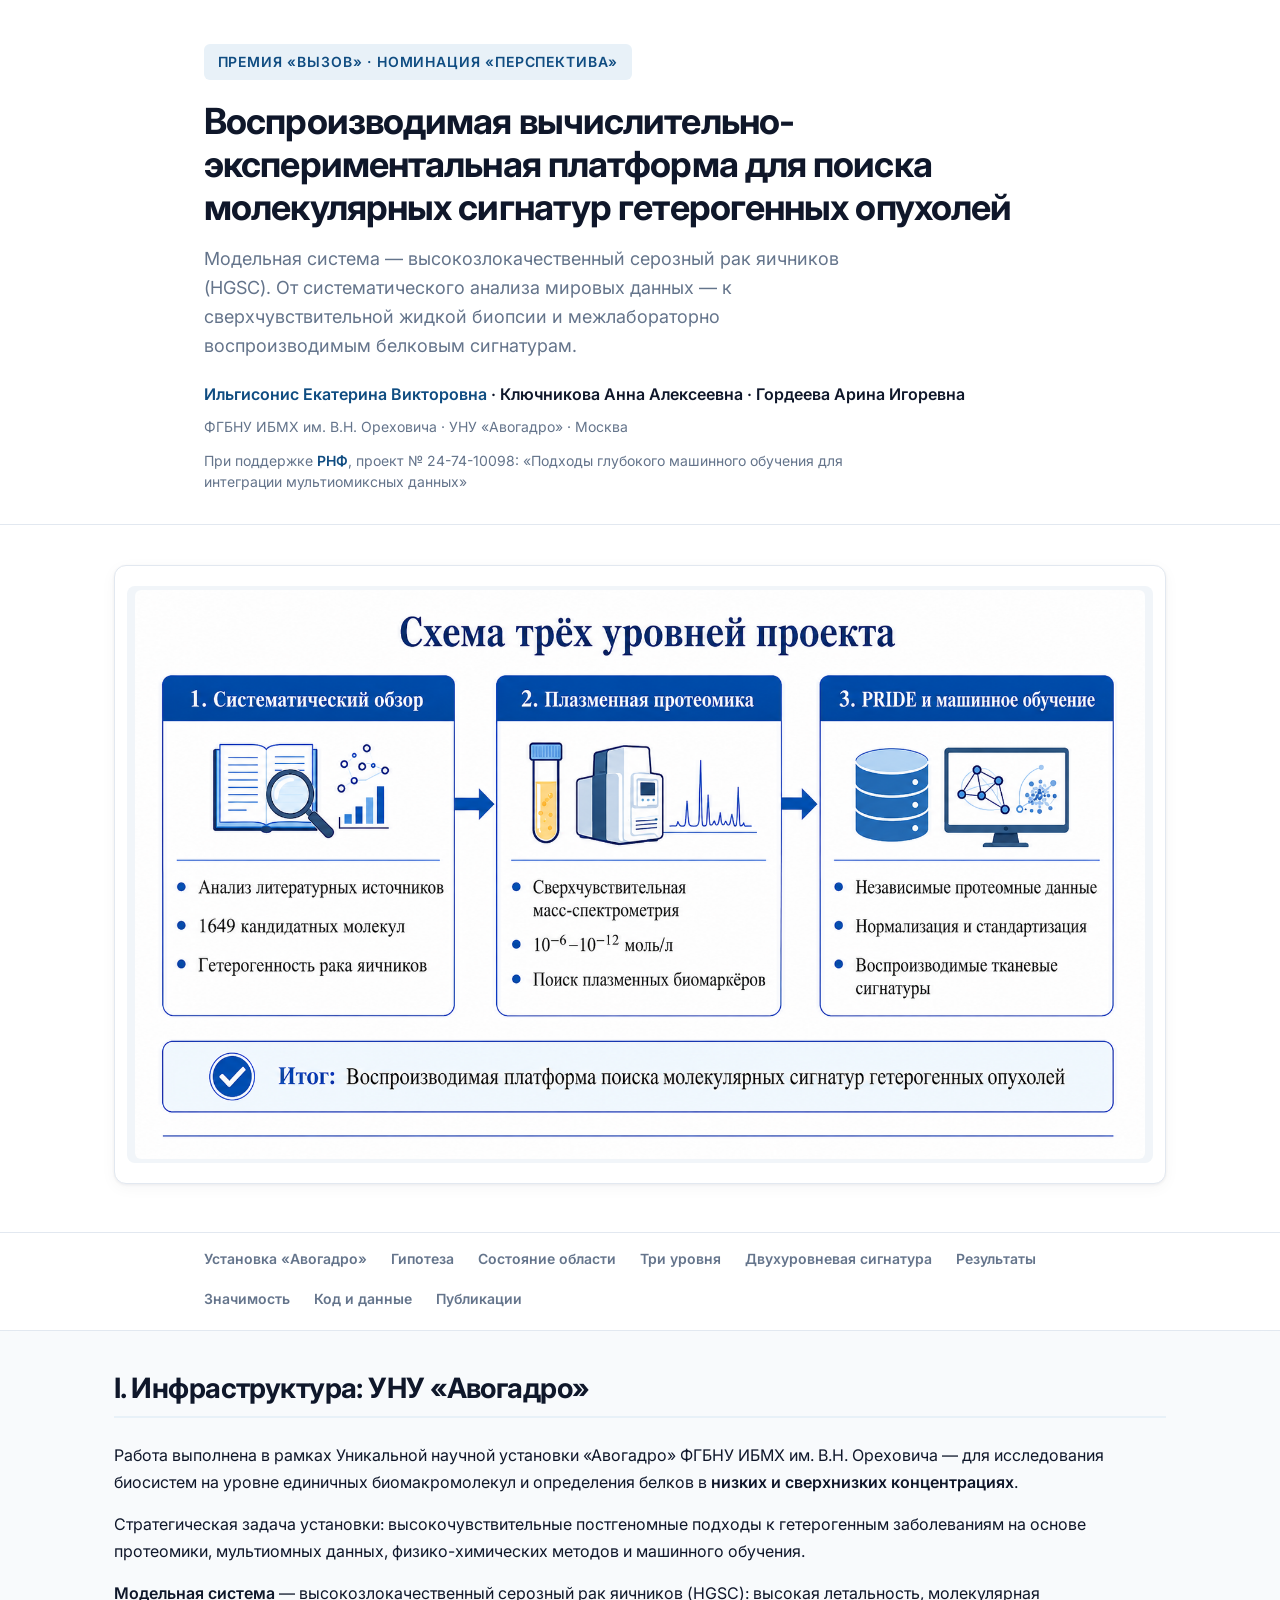
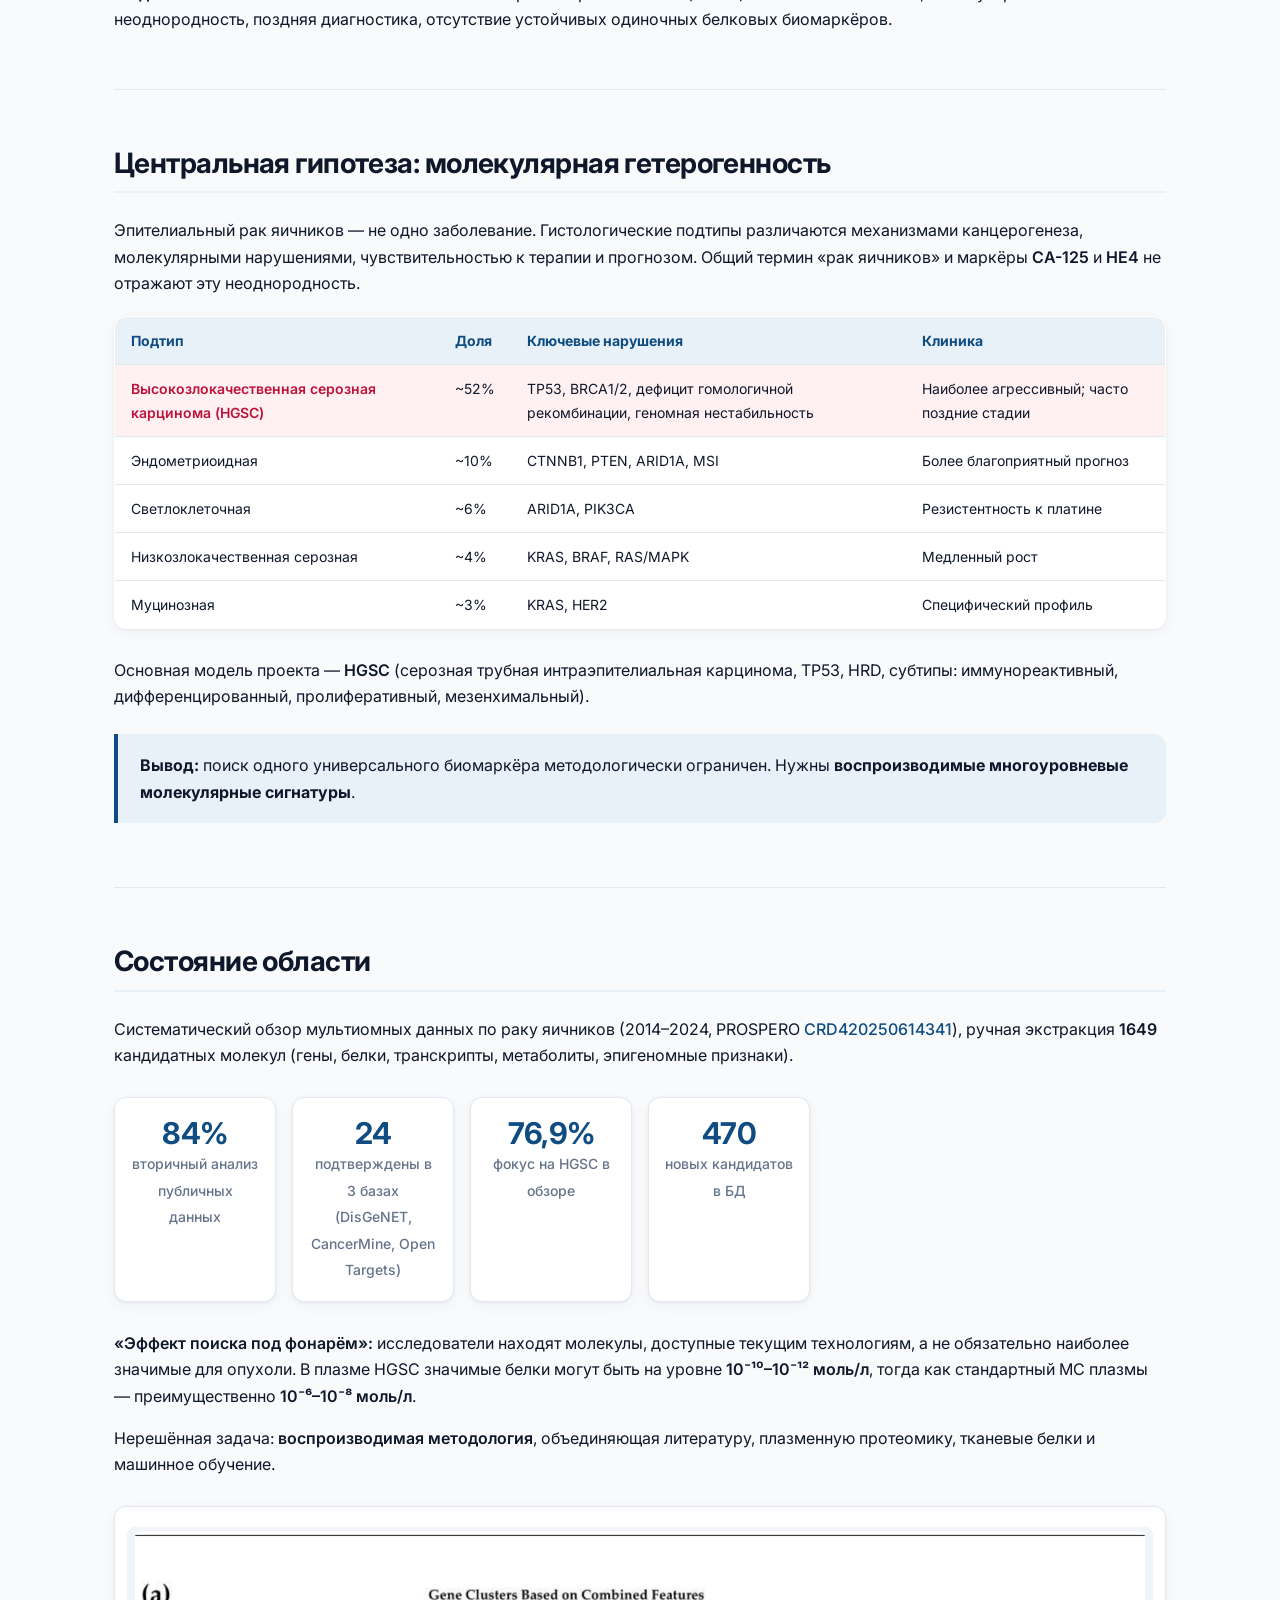
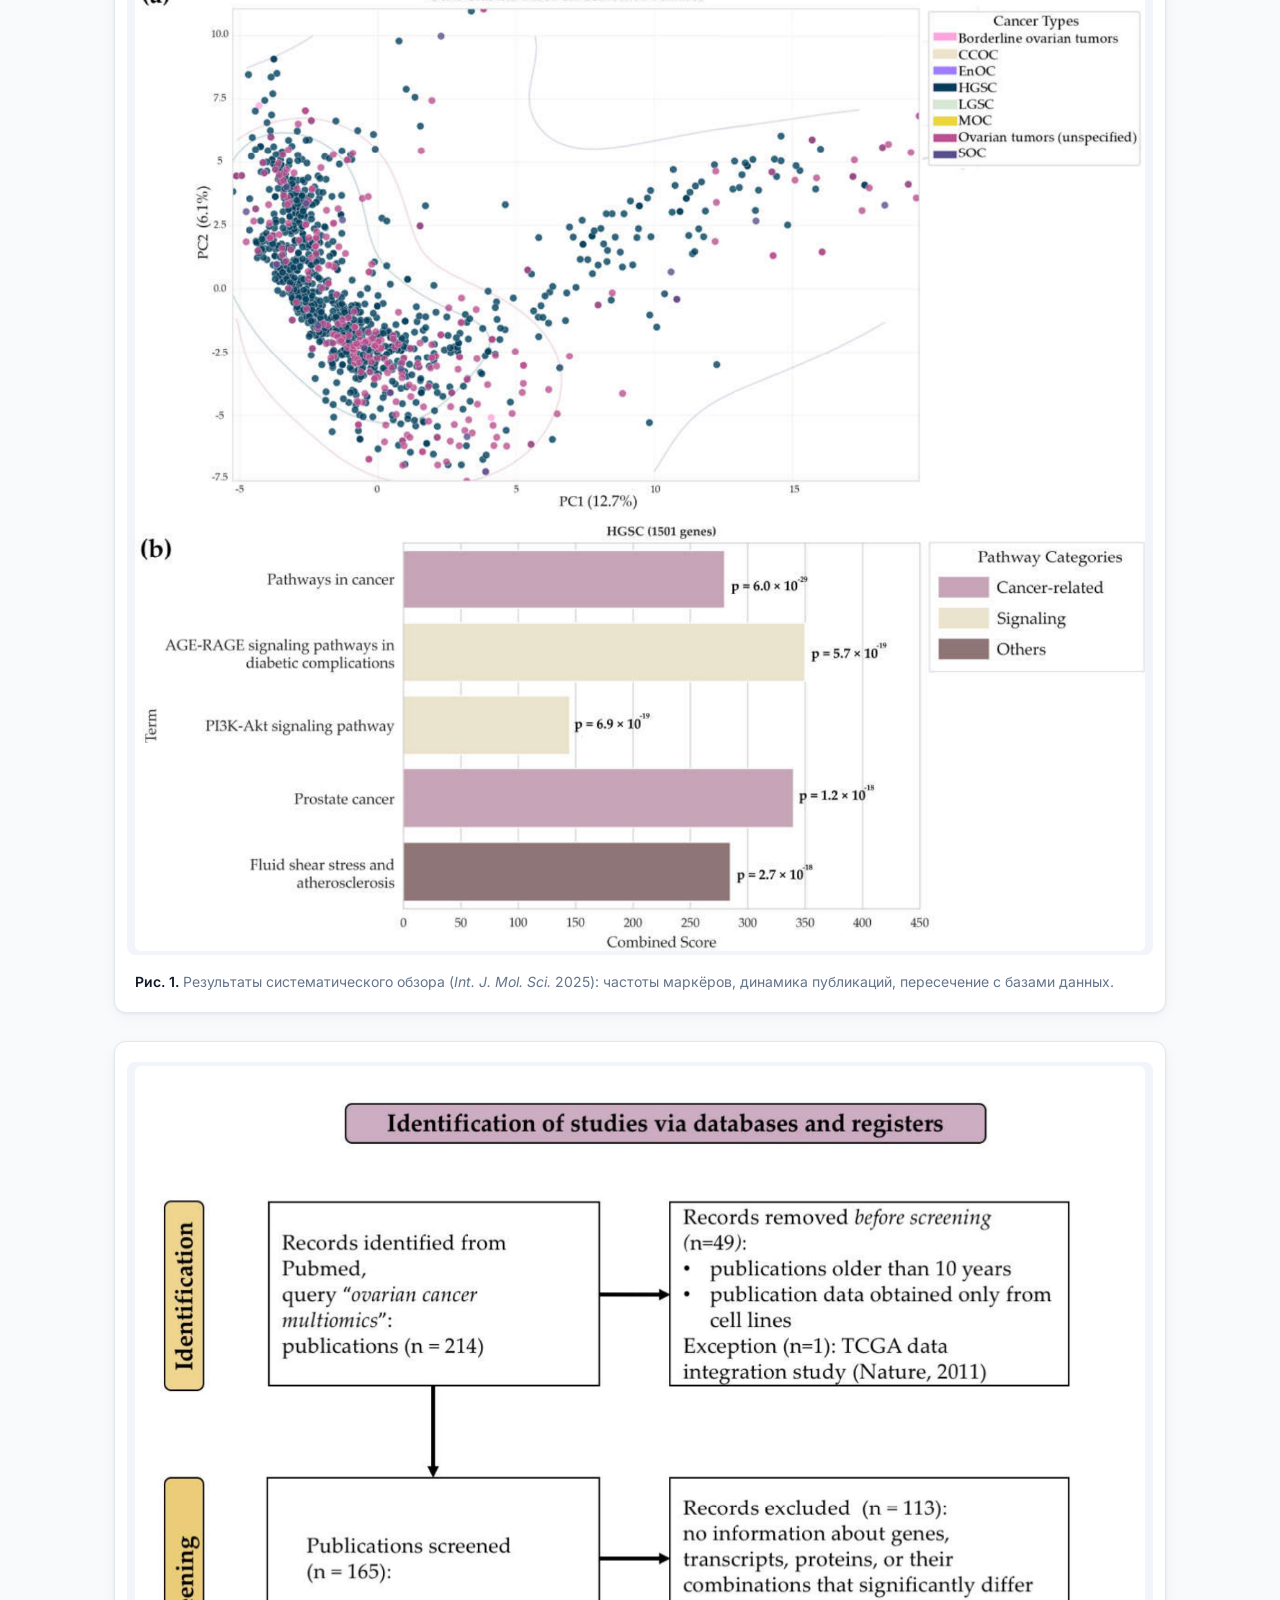
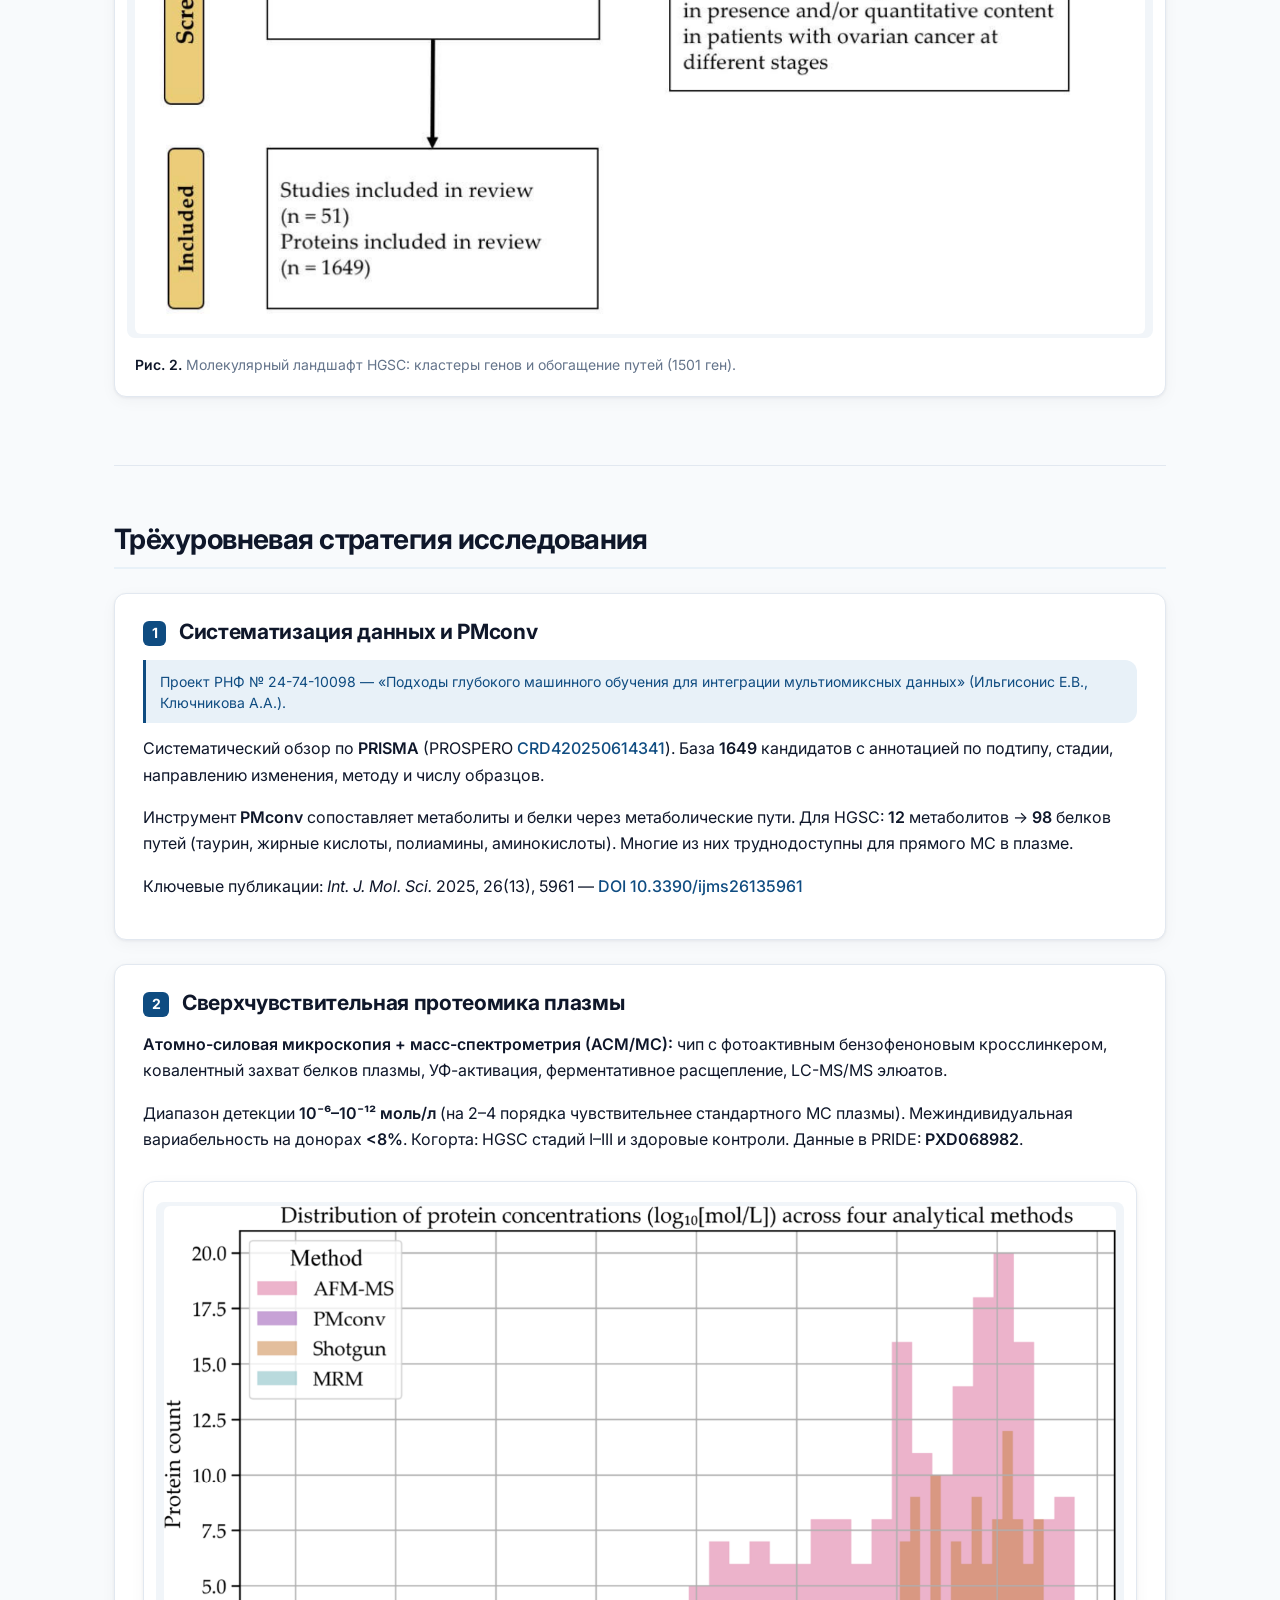
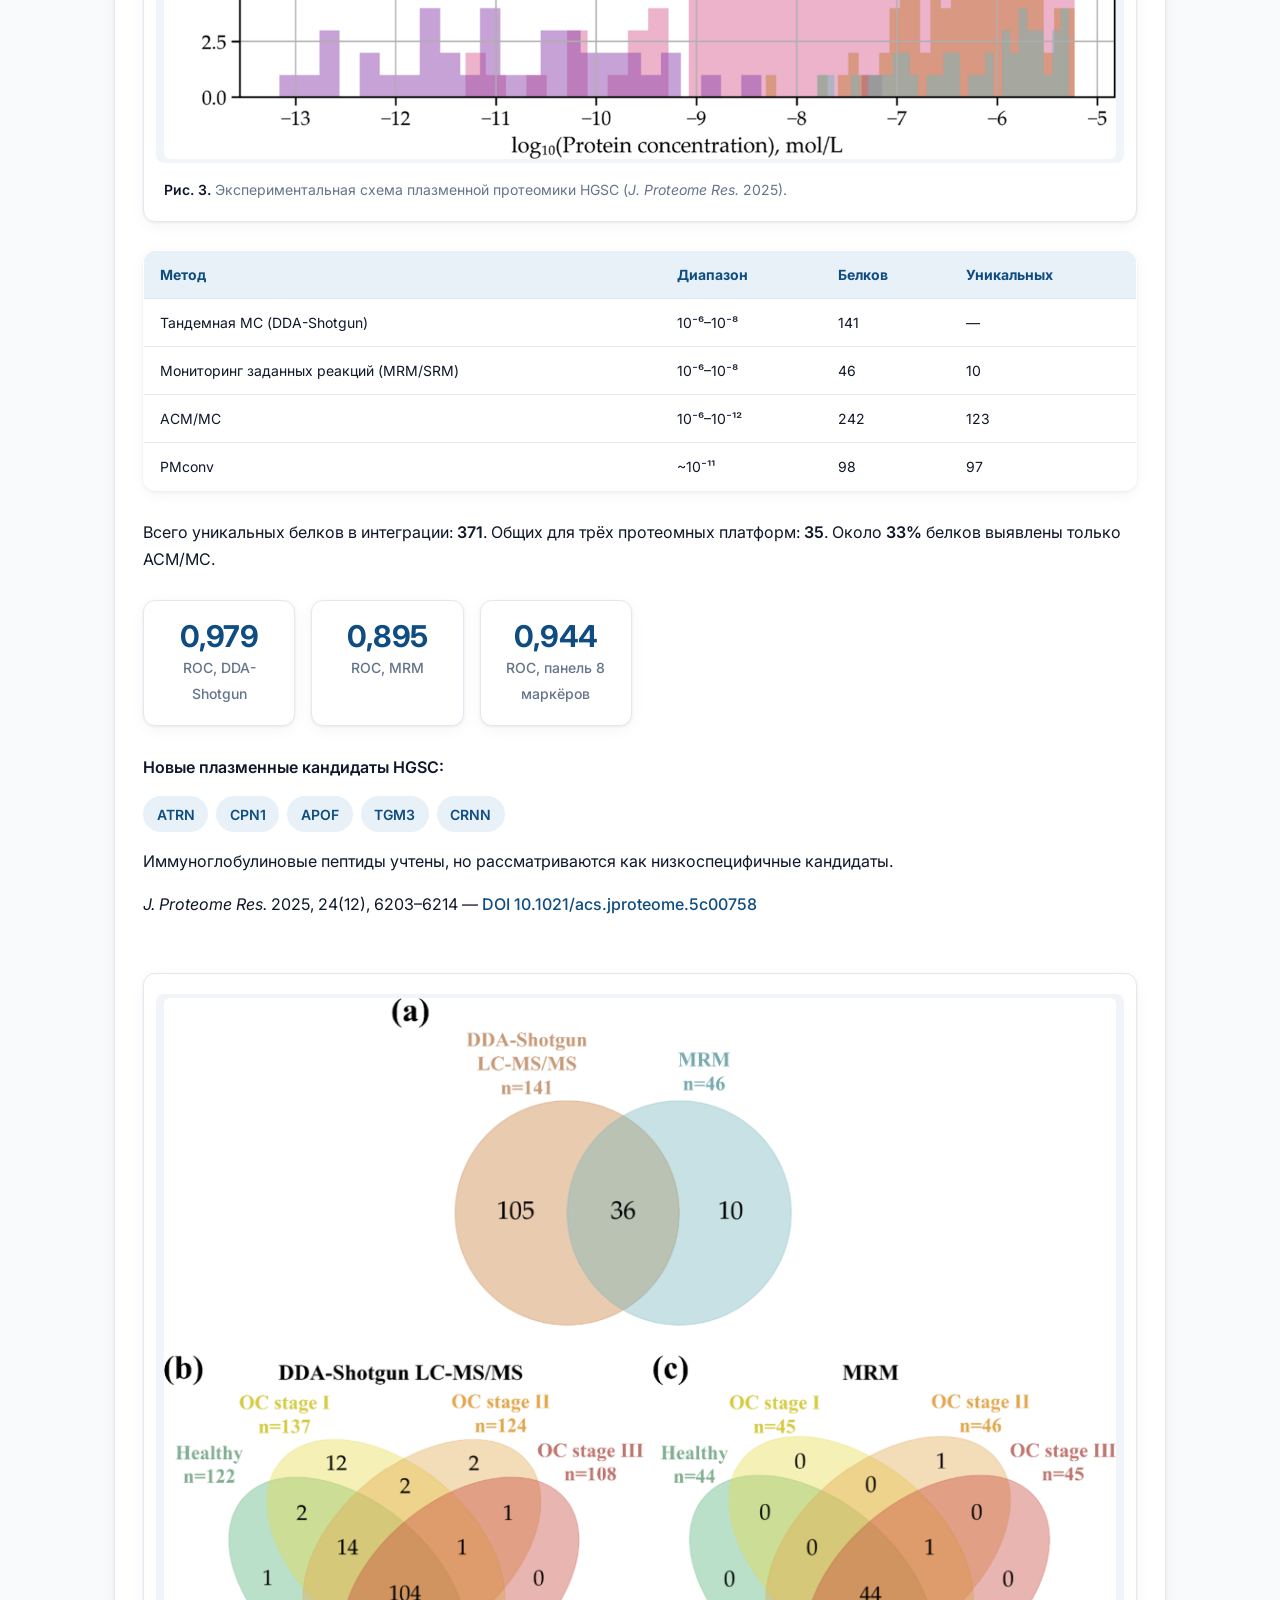
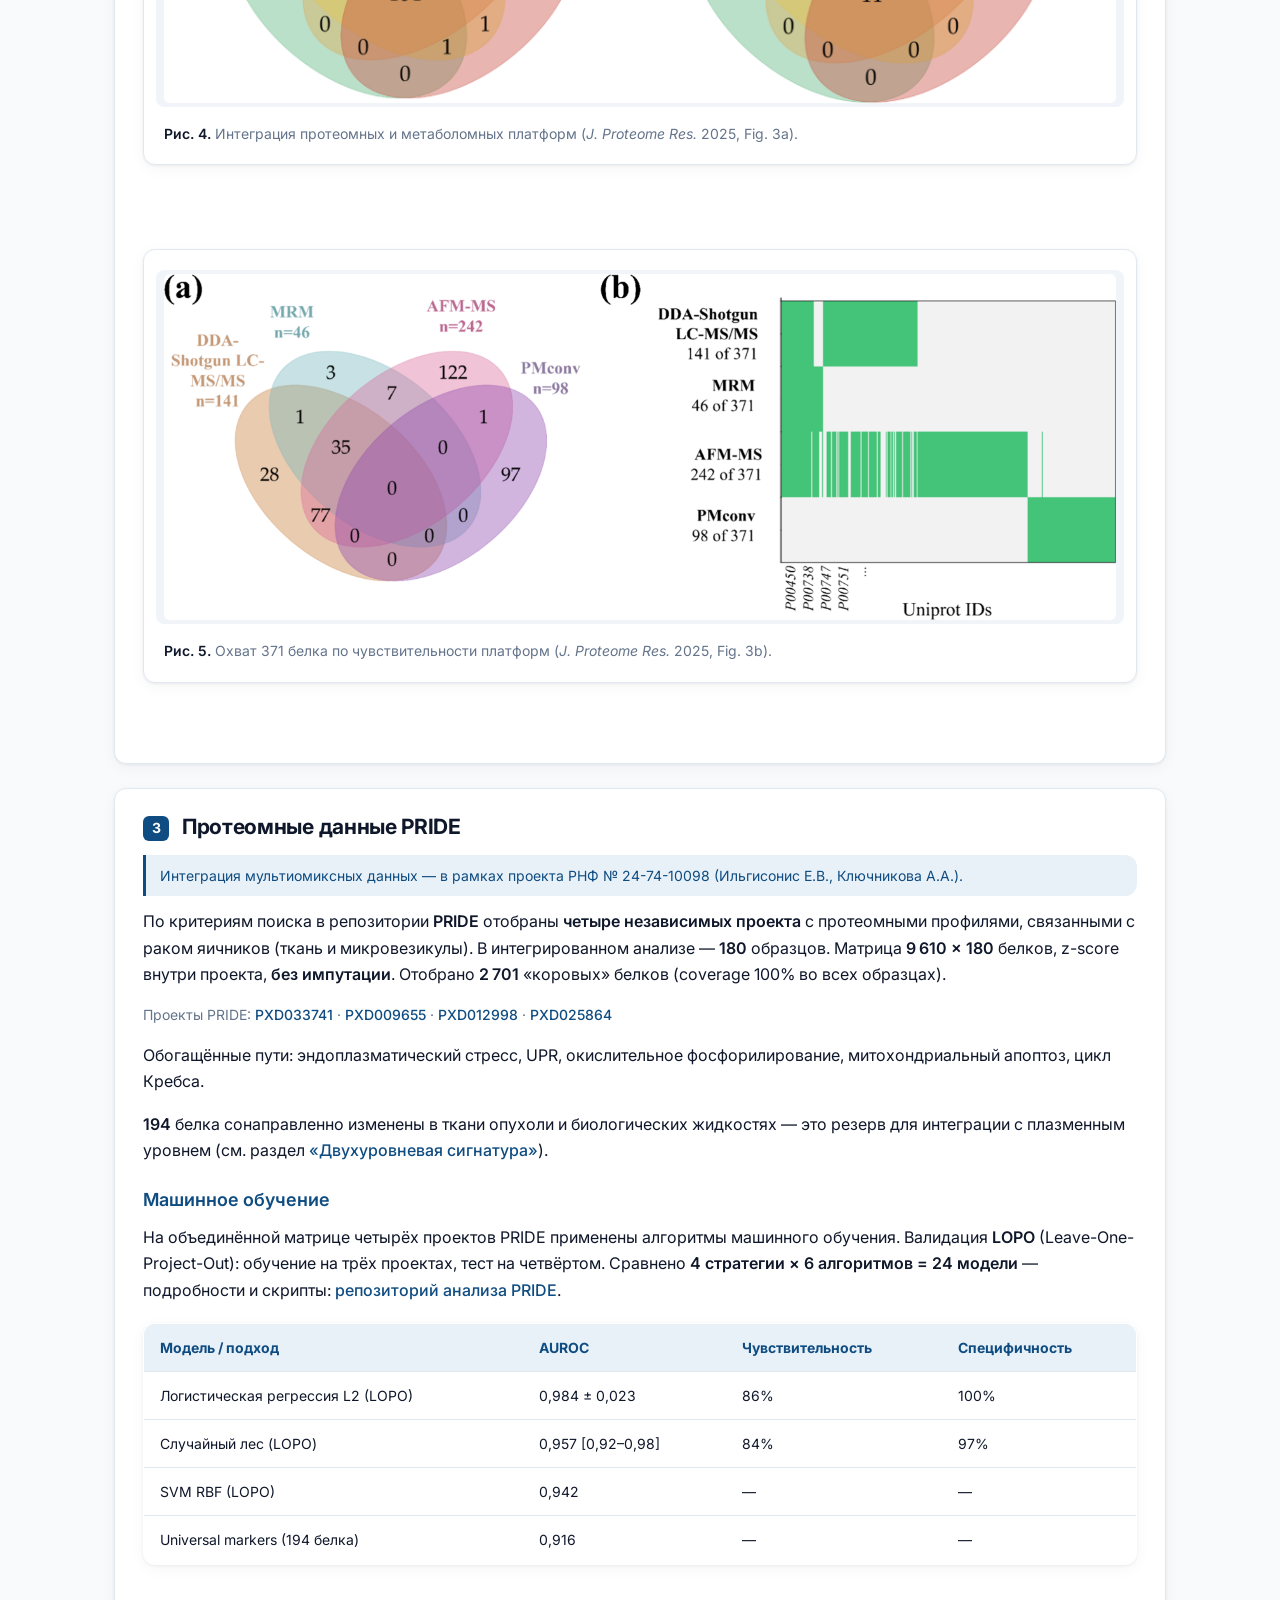
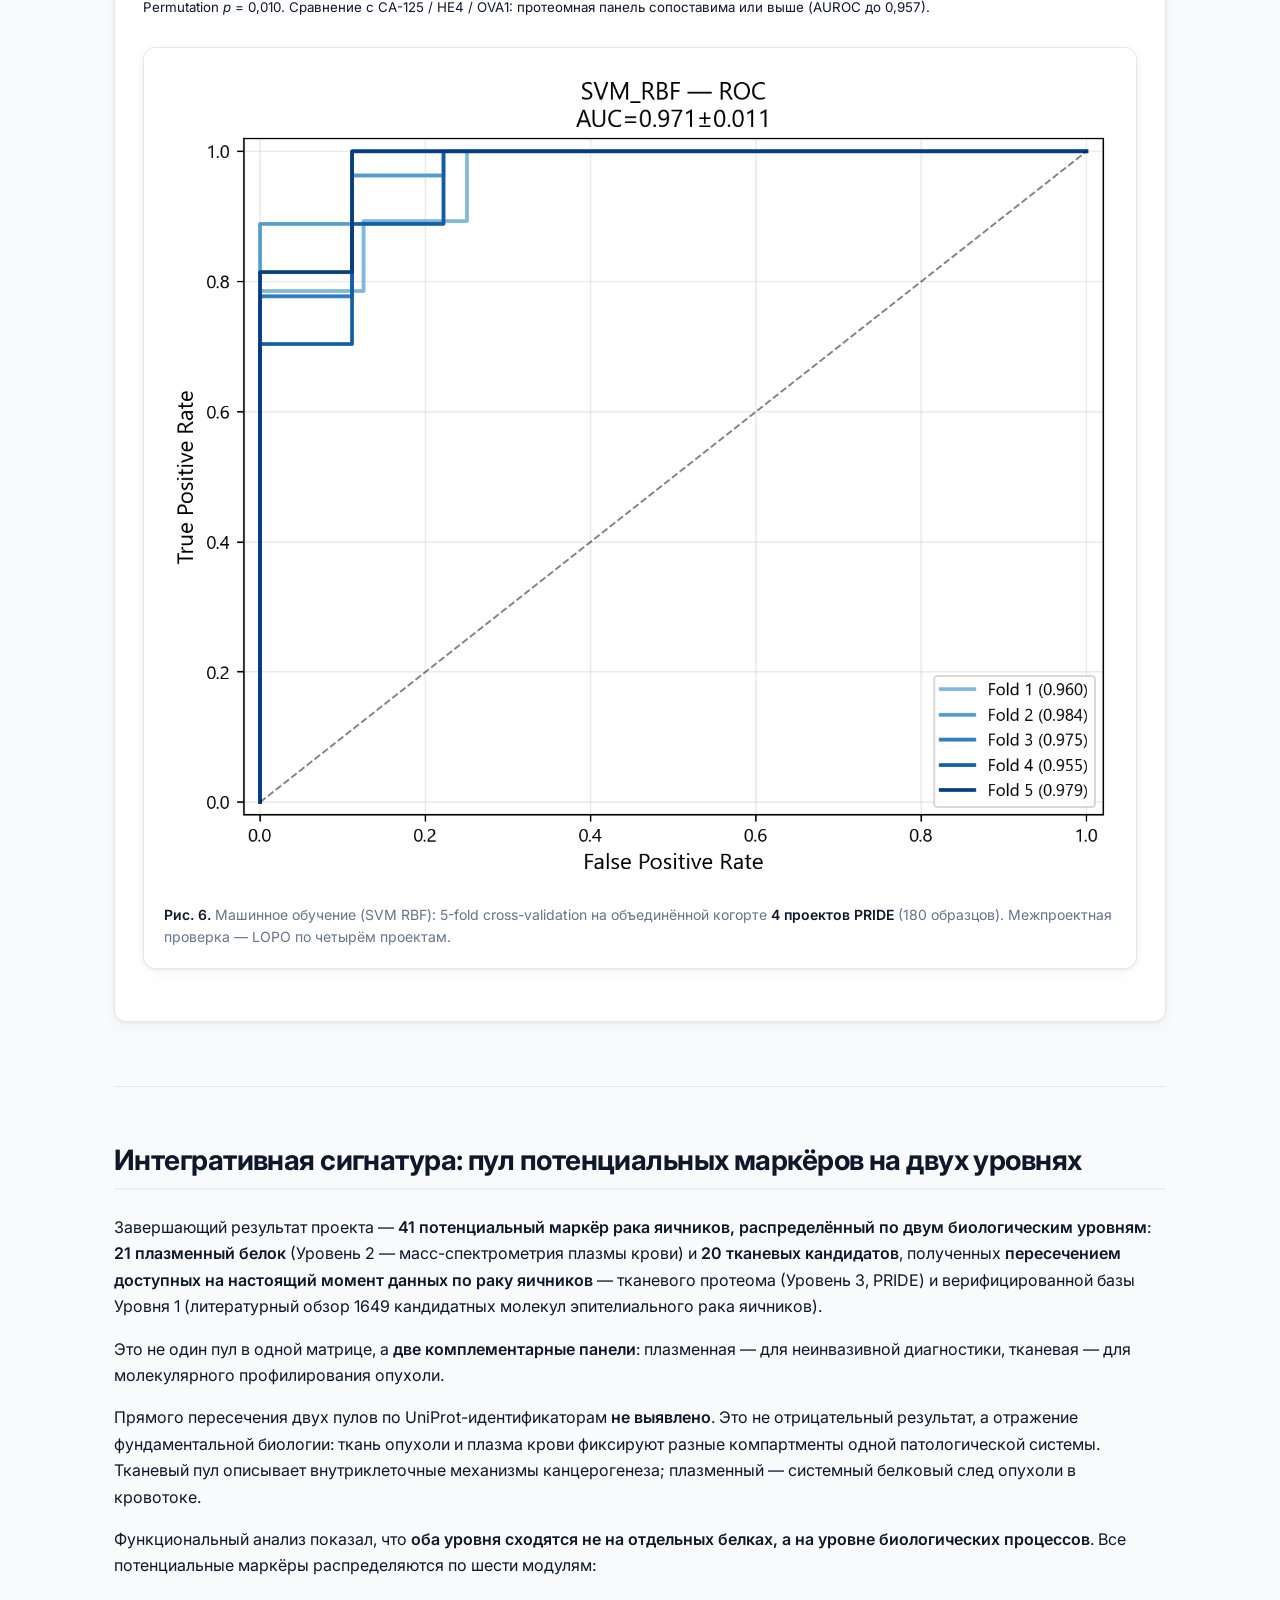
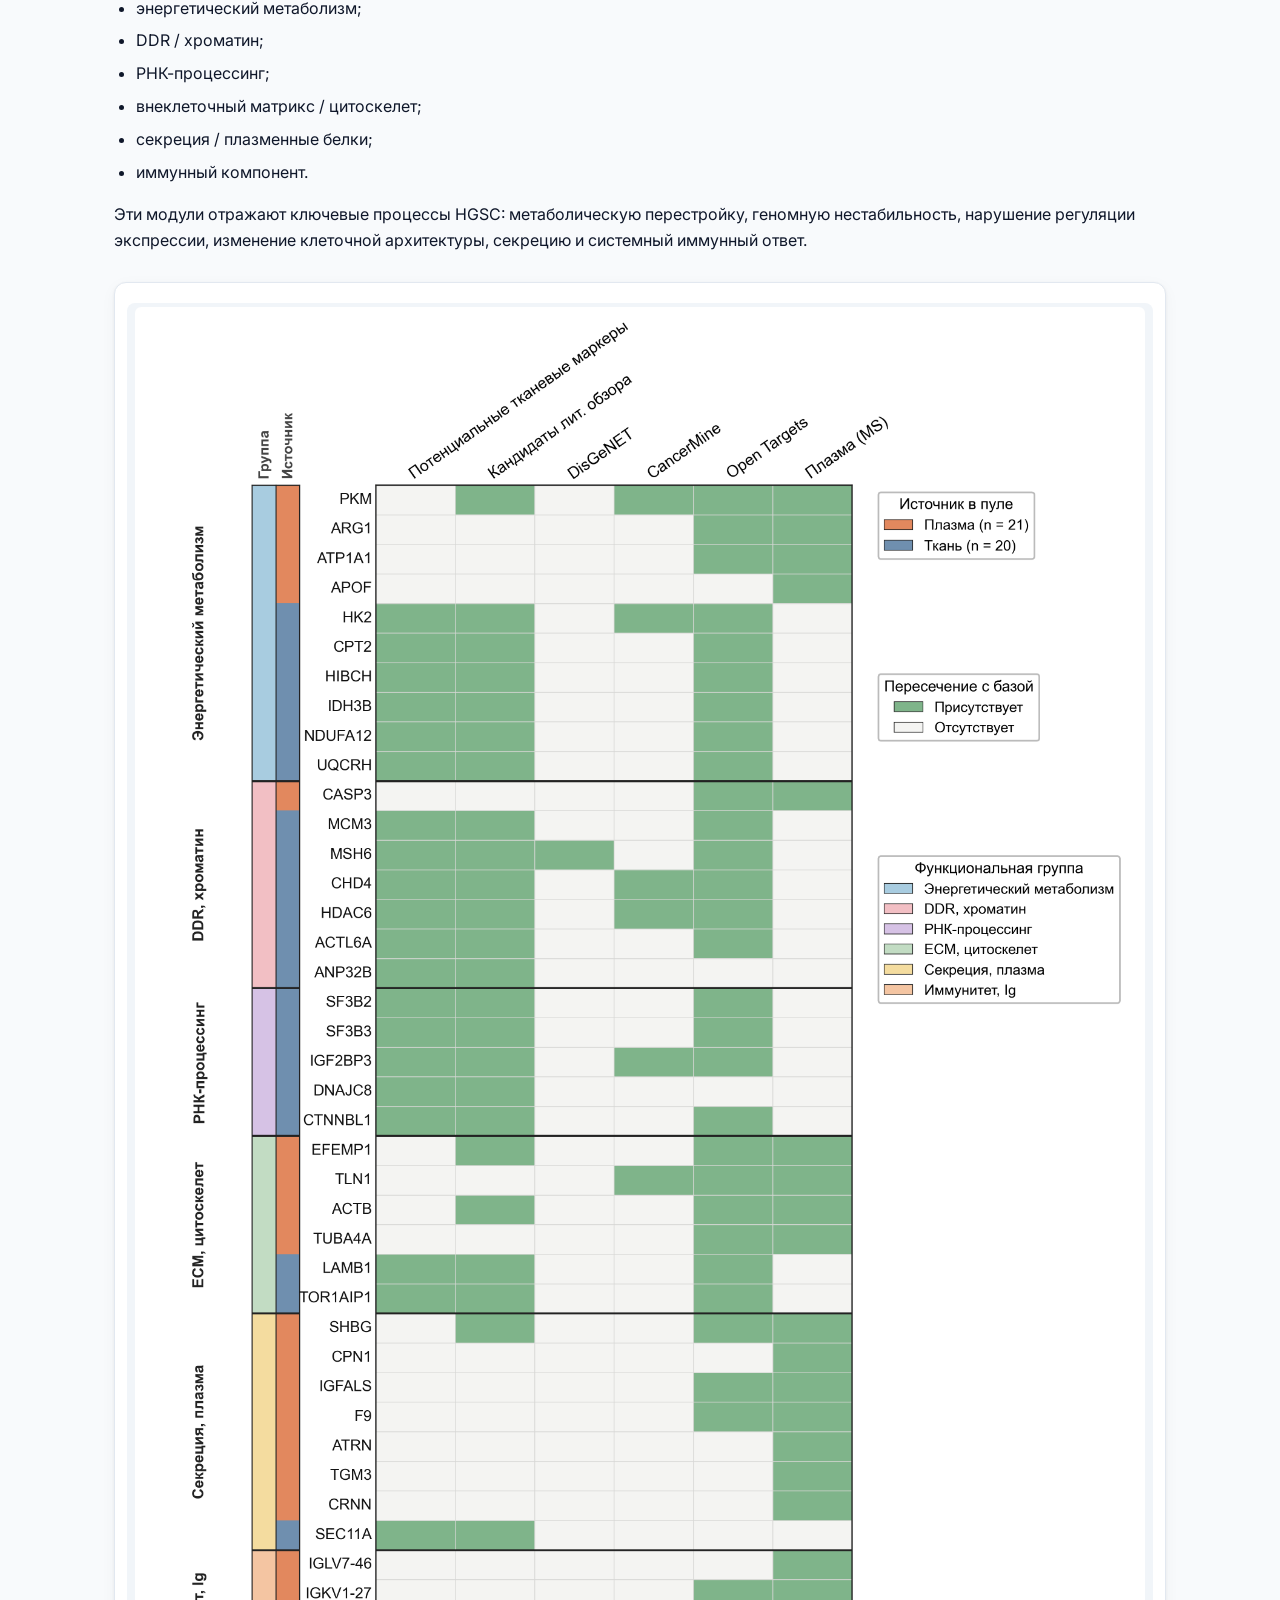
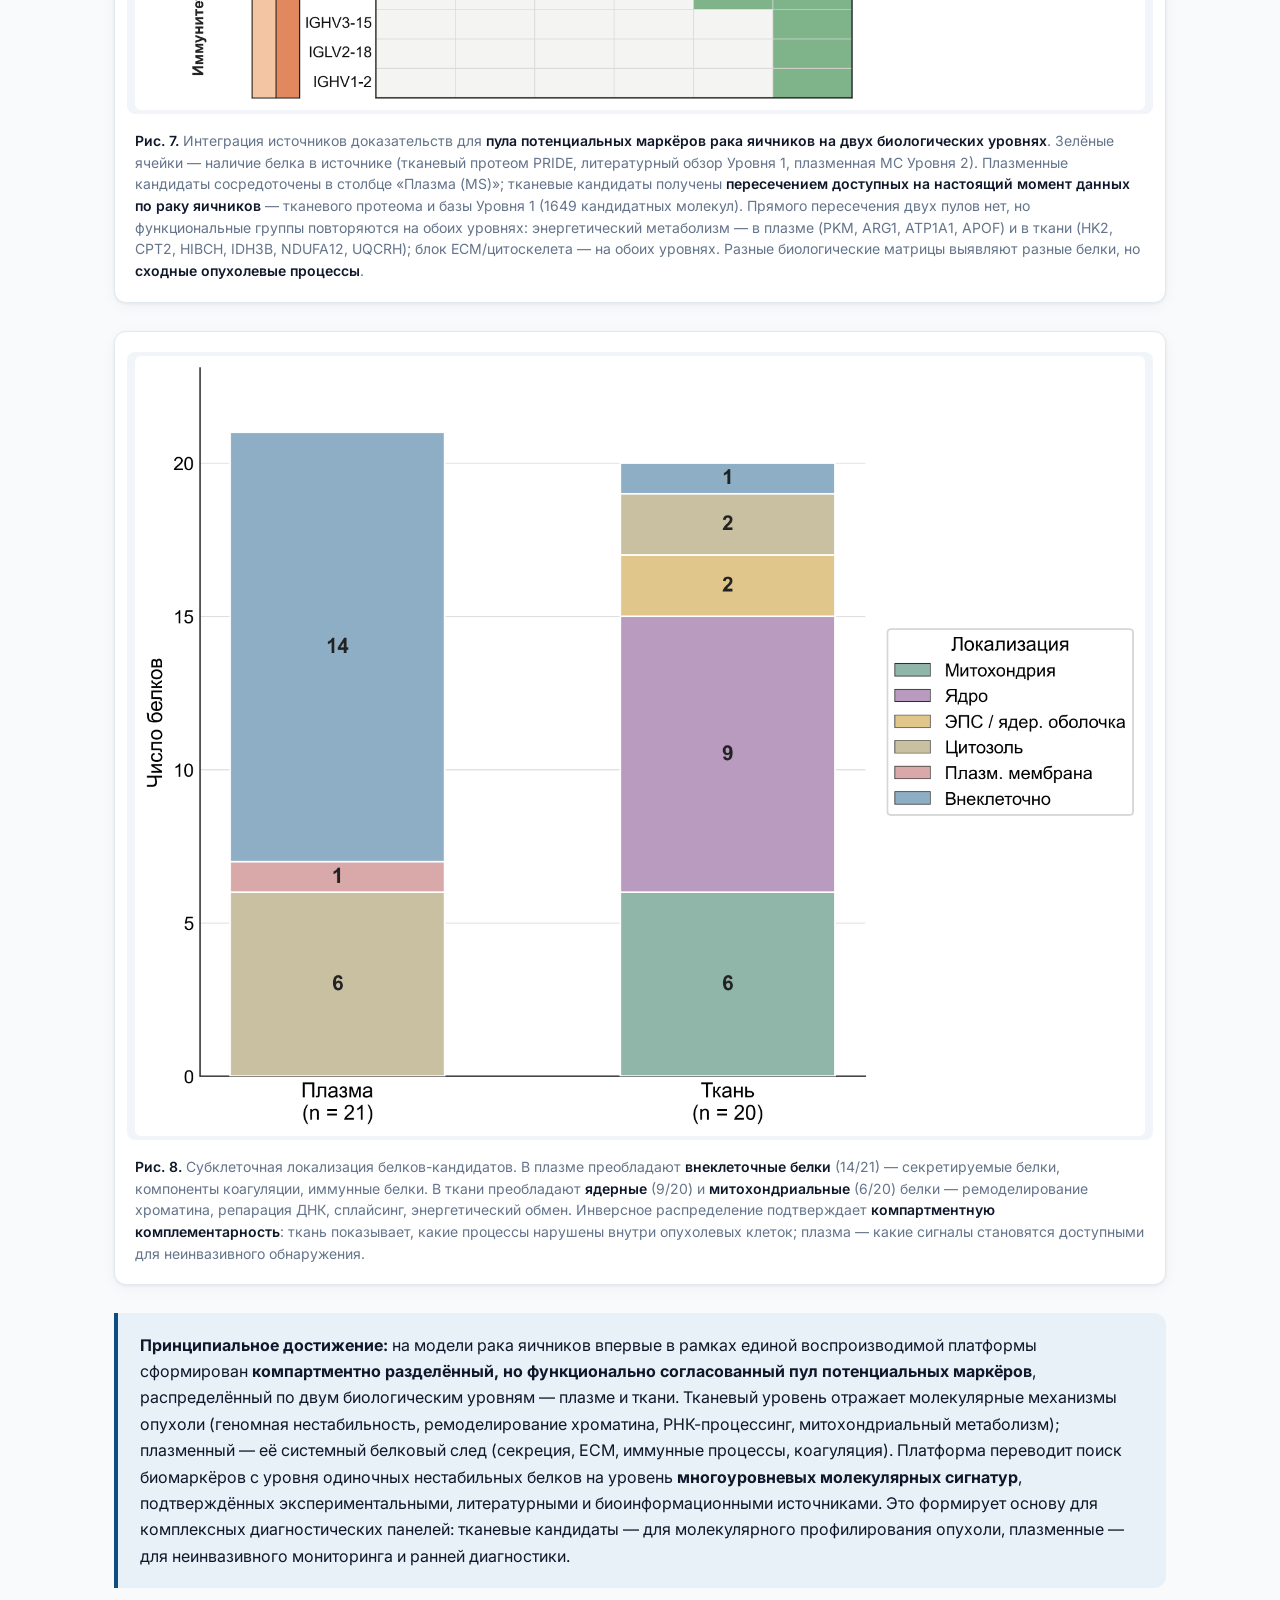
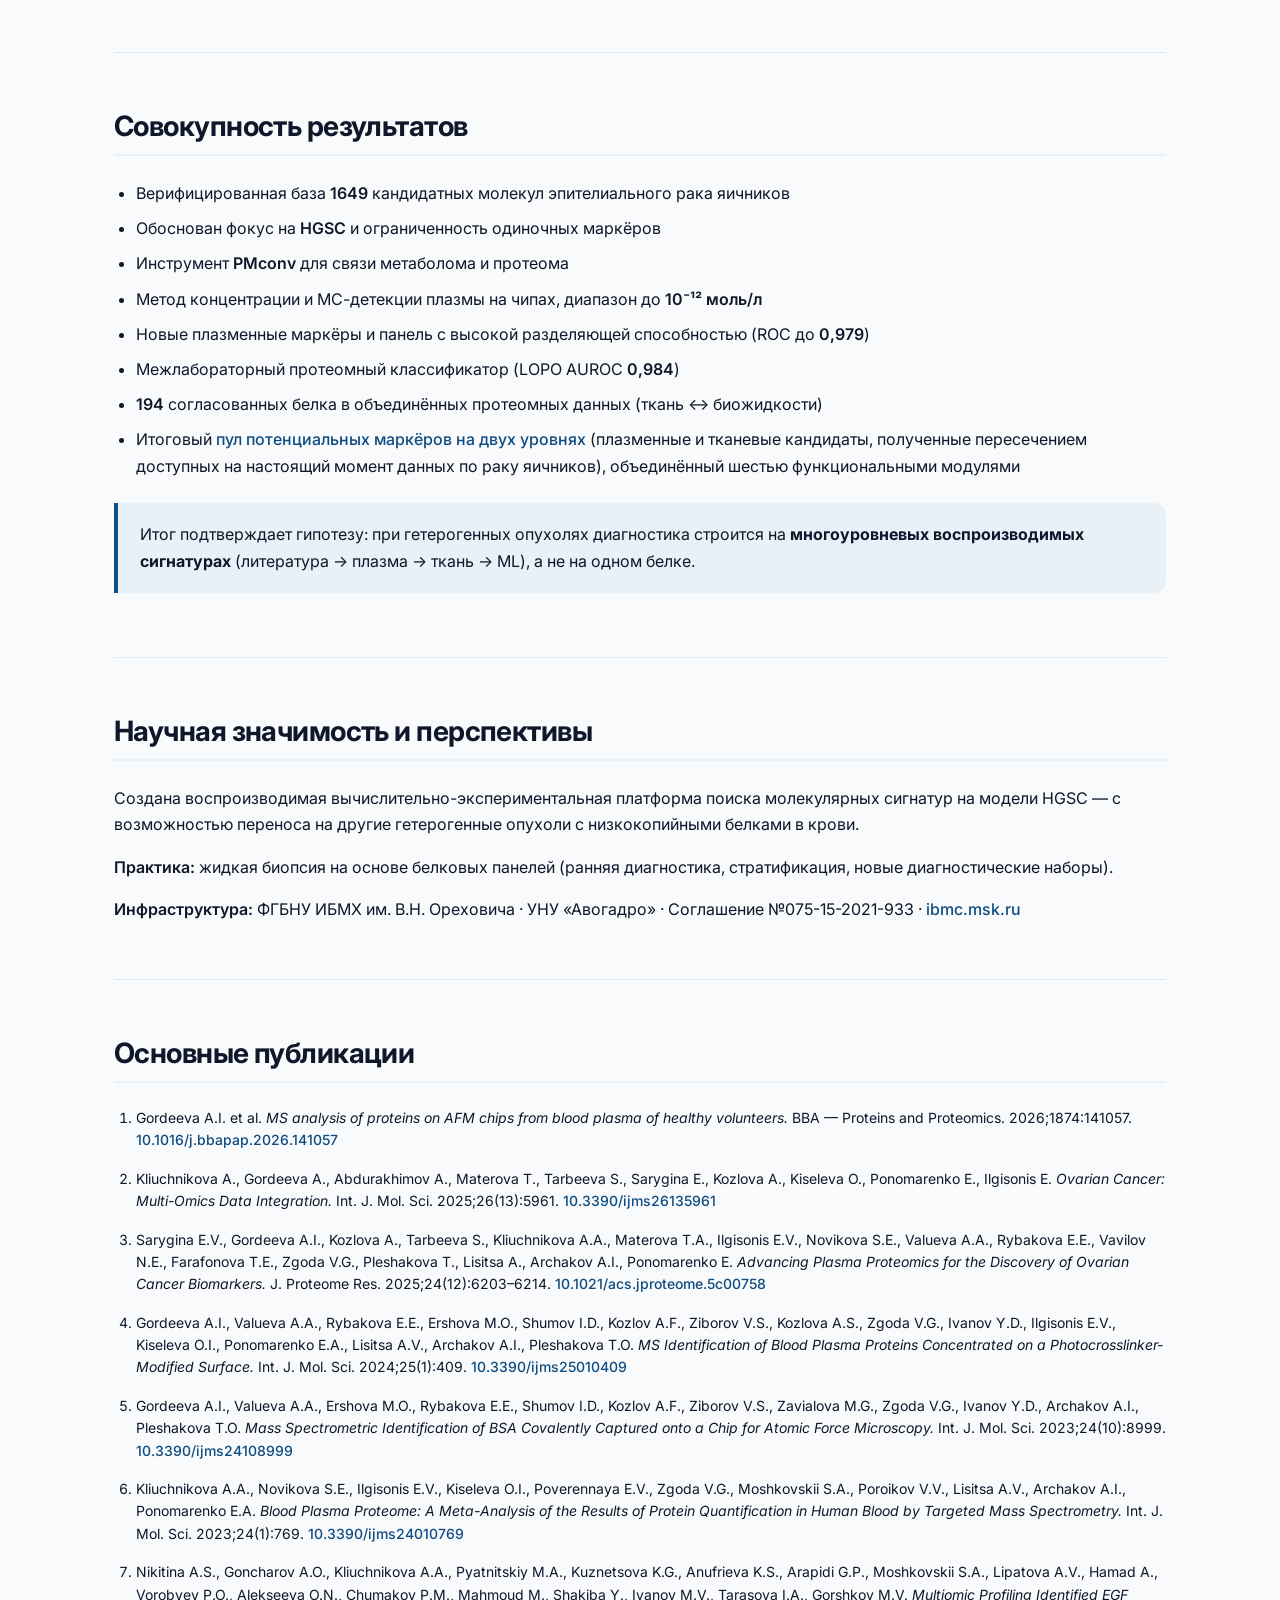
==== commit baa7b715: "Rename tissue-literature to tissue candidates from intersection of OC data Co-authored-by: Cursor <c" ====
--- a/docs/index.html
+++ b/docs/index.html
@@ -245,7 +245,7 @@
 
       <p>Завершающий результат проекта — <strong>41 потенциальный маркёр рака яичников, распределённый по двум биологическим уровням</strong>:
         <strong>21 плазменный белок</strong> (Уровень 2 — масс-спектрометрия плазмы крови) и
-        <strong>20 тканево-литературных белков</strong> (Уровень 3, PRIDE), отобранных как <strong>пересечение тканевого протеома с верифицированной базой Уровня 1</strong> — литературным обзором 1649 кандидатных молекул эпителиального рака яичников.</p>
+        <strong>20 тканевых кандидатов</strong>, полученных <strong>пересечением доступных на настоящий момент данных по раку яичников</strong> — тканевого протеома (Уровень 3, PRIDE) и верифицированной базы Уровня 1 (литературный обзор 1649 кандидатных молекул эпителиального рака яичников).</p>
       <p>Это не один пул в одной матрице, а <strong>две комплементарные панели</strong>: плазменная — для неинвазивной диагностики, тканевая — для молекулярного профилирования опухоли.</p>
 
       <p>Прямого пересечения двух пулов по UniProt-идентификаторам <strong>не выявлено</strong>. Это не отрицательный результат, а отражение фундаментальной биологии: ткань опухоли и плазма крови фиксируют разные компартменты одной патологической системы. Тканевый пул описывает внутриклеточные механизмы канцерогенеза; плазменный — системный белковый след опухоли в кровотоке.</p>
@@ -265,12 +265,12 @@
         <div class="figure__scroll">
           <img src="images/integration_heatmap_41.png" alt="Тепловая карта пула потенциальных маркёров по функциональным группам и источникам доказательств" loading="lazy" />
         </div>
-        <figcaption><strong>Рис. 7.</strong> Интеграция источников доказательств для <strong>пула потенциальных маркёров рака яичников на двух биологических уровнях</strong>. Зелёные ячейки — наличие белка в источнике (тканевый протеом PRIDE, литературный обзор Уровня 1, плазменная МС Уровня 2). Плазменные кандидаты сосредоточены в столбце «Плазма (MS)»; тканево-литературные кандидаты получены как <strong>пересечение тканевого протеома с базой Уровня 1</strong> (1649 кандидатных молекул). Прямого пересечения двух пулов нет, но функциональные группы повторяются на обоих уровнях: энергетический метаболизм — в плазме (PKM, ARG1, ATP1A1, APOF) и в ткани (HK2, CPT2, HIBCH, IDH3B, NDUFA12, UQCRH); блок ECM/цитоскелета — на обоих уровнях. Разные биологические матрицы выявляют разные белки, но <strong>сходные опухолевые процессы</strong>.</figcaption>
-      </figure>
-
-      <figure class="figure figure--full">
-        <div class="figure__scroll">
-          <img src="images/integration_localization.png" alt="Субклеточная локализация плазменных и тканево-литературных белков-кандидатов" loading="lazy" />
+        <figcaption><strong>Рис. 7.</strong> Интеграция источников доказательств для <strong>пула потенциальных маркёров рака яичников на двух биологических уровнях</strong>. Зелёные ячейки — наличие белка в источнике (тканевый протеом PRIDE, литературный обзор Уровня 1, плазменная МС Уровня 2). Плазменные кандидаты сосредоточены в столбце «Плазма (MS)»; тканевые кандидаты получены <strong>пересечением доступных на настоящий момент данных по раку яичников</strong> — тканевого протеома и базы Уровня 1 (1649 кандидатных молекул). Прямого пересечения двух пулов нет, но функциональные группы повторяются на обоих уровнях: энергетический метаболизм — в плазме (PKM, ARG1, ATP1A1, APOF) и в ткани (HK2, CPT2, HIBCH, IDH3B, NDUFA12, UQCRH); блок ECM/цитоскелета — на обоих уровнях. Разные биологические матрицы выявляют разные белки, но <strong>сходные опухолевые процессы</strong>.</figcaption>
+      </figure>
+
+      <figure class="figure figure--full">
+        <div class="figure__scroll">
+          <img src="images/integration_localization.png" alt="Субклеточная локализация плазменных и тканевых белков-кандидатов" loading="lazy" />
         </div>
         <figcaption><strong>Рис. 8.</strong> Субклеточная локализация белков-кандидатов. В плазме преобладают <strong>внеклеточные белки</strong> (14/21) — секретируемые белки, компоненты коагуляции, иммунные белки. В ткани преобладают <strong>ядерные</strong> (9/20) и <strong>митохондриальные</strong> (6/20) белки — ремоделирование хроматина, репарация ДНК, сплайсинг, энергетический обмен. Инверсное распределение подтверждает <strong>компартментную комплементарность</strong>: ткань показывает, какие процессы нарушены внутри опухолевых клеток; плазма — какие сигналы становятся доступными для неинвазивного обнаружения.</figcaption>
       </figure>
@@ -290,7 +290,7 @@
         <li>Новые плазменные маркёры и панель с высокой разделяющей способностью (ROC до <strong>0,979</strong>)</li>
         <li>Межлабораторный протеомный классификатор (LOPO AUROC <strong>0,984</strong>)</li>
         <li><strong>194</strong> согласованных белка в объединённых протеомных данных (ткань ↔ биожидкости)</li>
-        <li>Итоговый <strong><a href="#integration">пул потенциальных маркёров на двух уровнях</a></strong> (плазменный и тканево-литературный), объединённый шестью функциональными модулями</li>
+        <li>Итоговый <strong><a href="#integration">пул потенциальных маркёров на двух уровнях</a></strong> (плазменные и тканевые кандидаты, полученные пересечением доступных на настоящий момент данных по раку яичников), объединённый шестью функциональными модулями</li>
       </ul>
       <div class="callout">
         Итог подтверждает гипотезу: при гетерогенных опухолях диагностика строится на <strong>многоуровневых воспроизводимых сигнатурах</strong> (литература → плазма → ткань → ML), а не на одном белке.
@@ -338,7 +338,7 @@
         <div class="stat-card"><span class="num">0,957</span><span class="lbl">AUROC Random Forest, LOPO</span></div>
       </div>
       <p>Логистическая регрессия L2 (LOPO): AUROC <strong>0,984 ± 0,023</strong> (чувствительность 86%, специфичность 100%) — по итогам интеграции проекта. Сравнение 4 стратегий × 6 алгоритмов ML — в <a href="https://github.com/aziz122596/project_ovarian_cancer/blob/main/repo/docs/RESULTS.md" target="_blank" rel="noopener">RESULTS.md</a>.</p>
-      <p>Финальный результат проекта — <strong><a href="#integration">пул потенциальных маркёров на двух уровнях</a></strong> (плазменный и тканево-литературный), организованный в 6 функциональных модулей: энергетический метаболизм, DDR/хроматин, РНК-процессинг, ECM/цитоскелет, секреция, иммунитет.</p>
+      <p>Финальный результат проекта — <strong><a href="#integration">пул потенциальных маркёров на двух уровнях</a></strong>: плазменные кандидаты (Уровень 2, МС плазмы) и тканевые кандидаты, полученные пересечением доступных на настоящий момент данных по раку яичников (тканевый протеом PRIDE ∩ литературный обзор Уровня 1). Организован в 6 функциональных модулей: энергетический метаболизм, DDR/хроматин, РНК-процессинг, ECM/цитоскелет, секреция, иммунитет.</p>
     </section>
 
   </main>
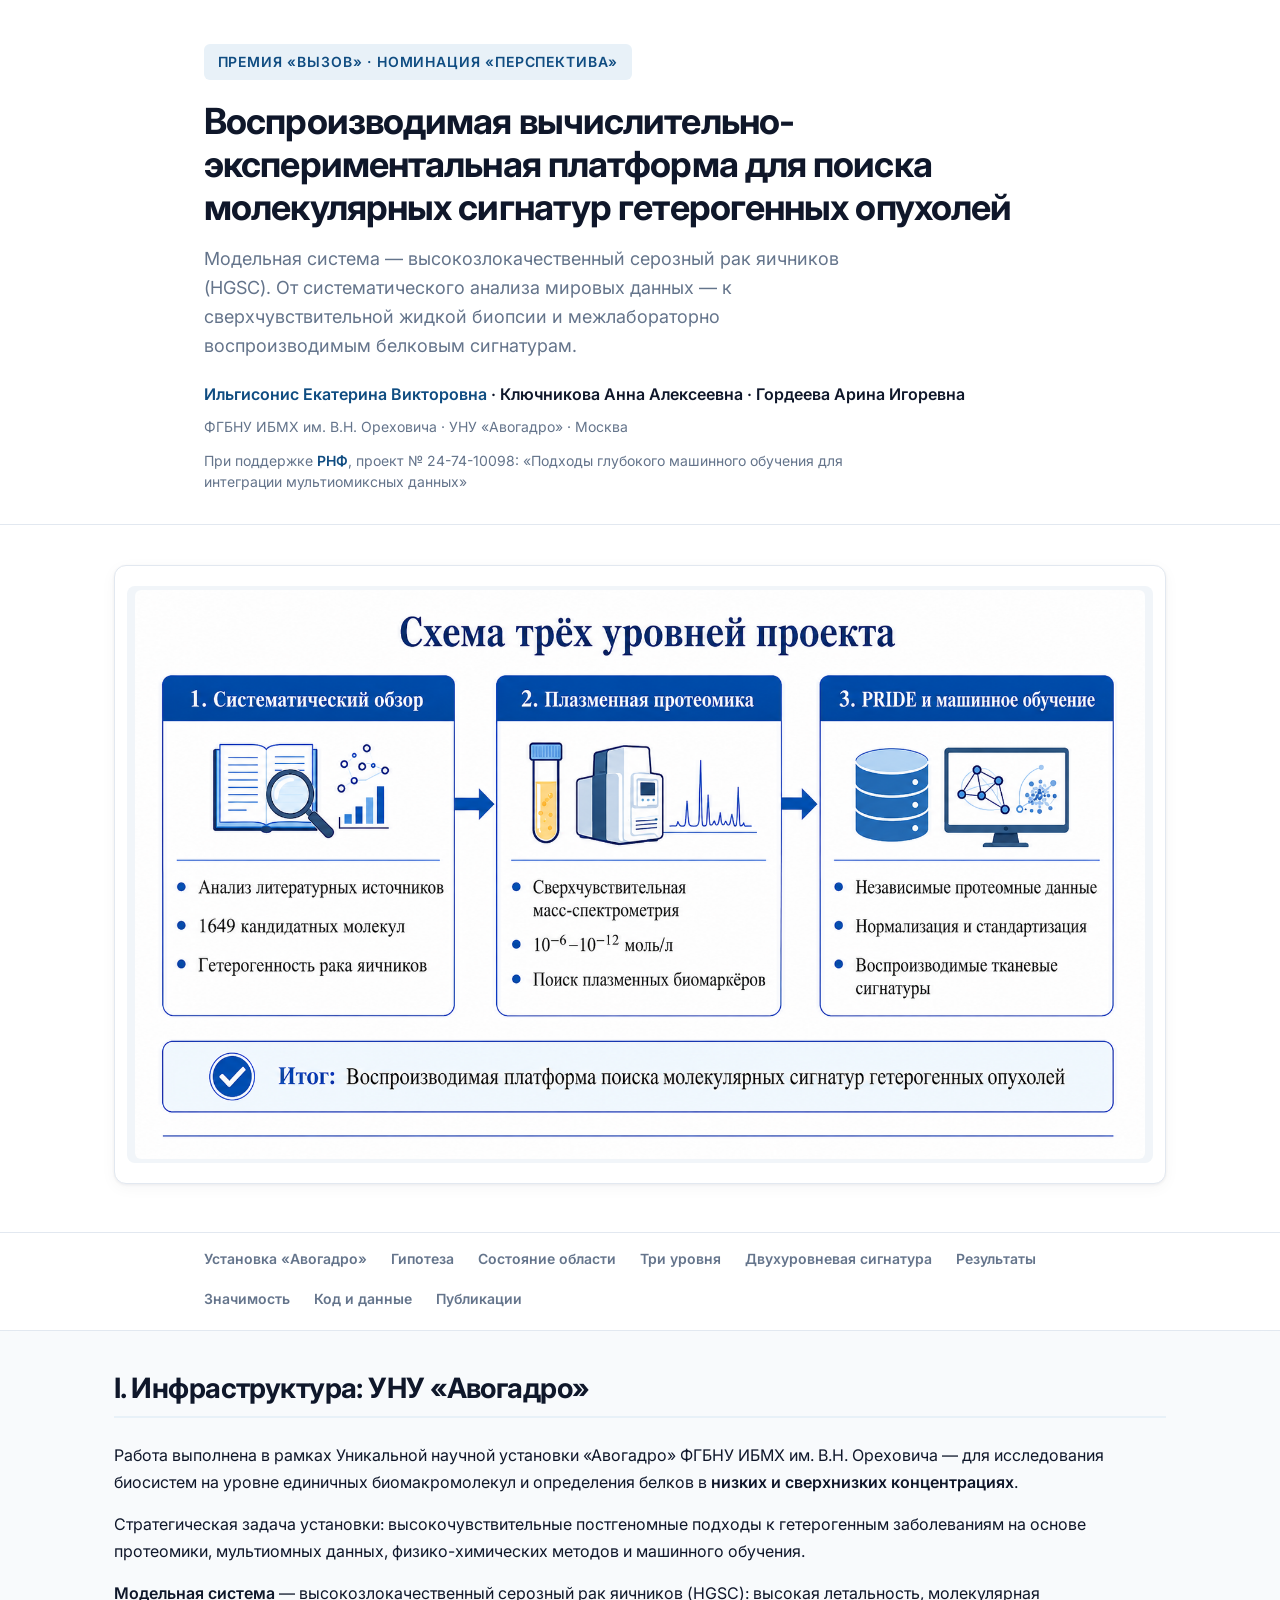
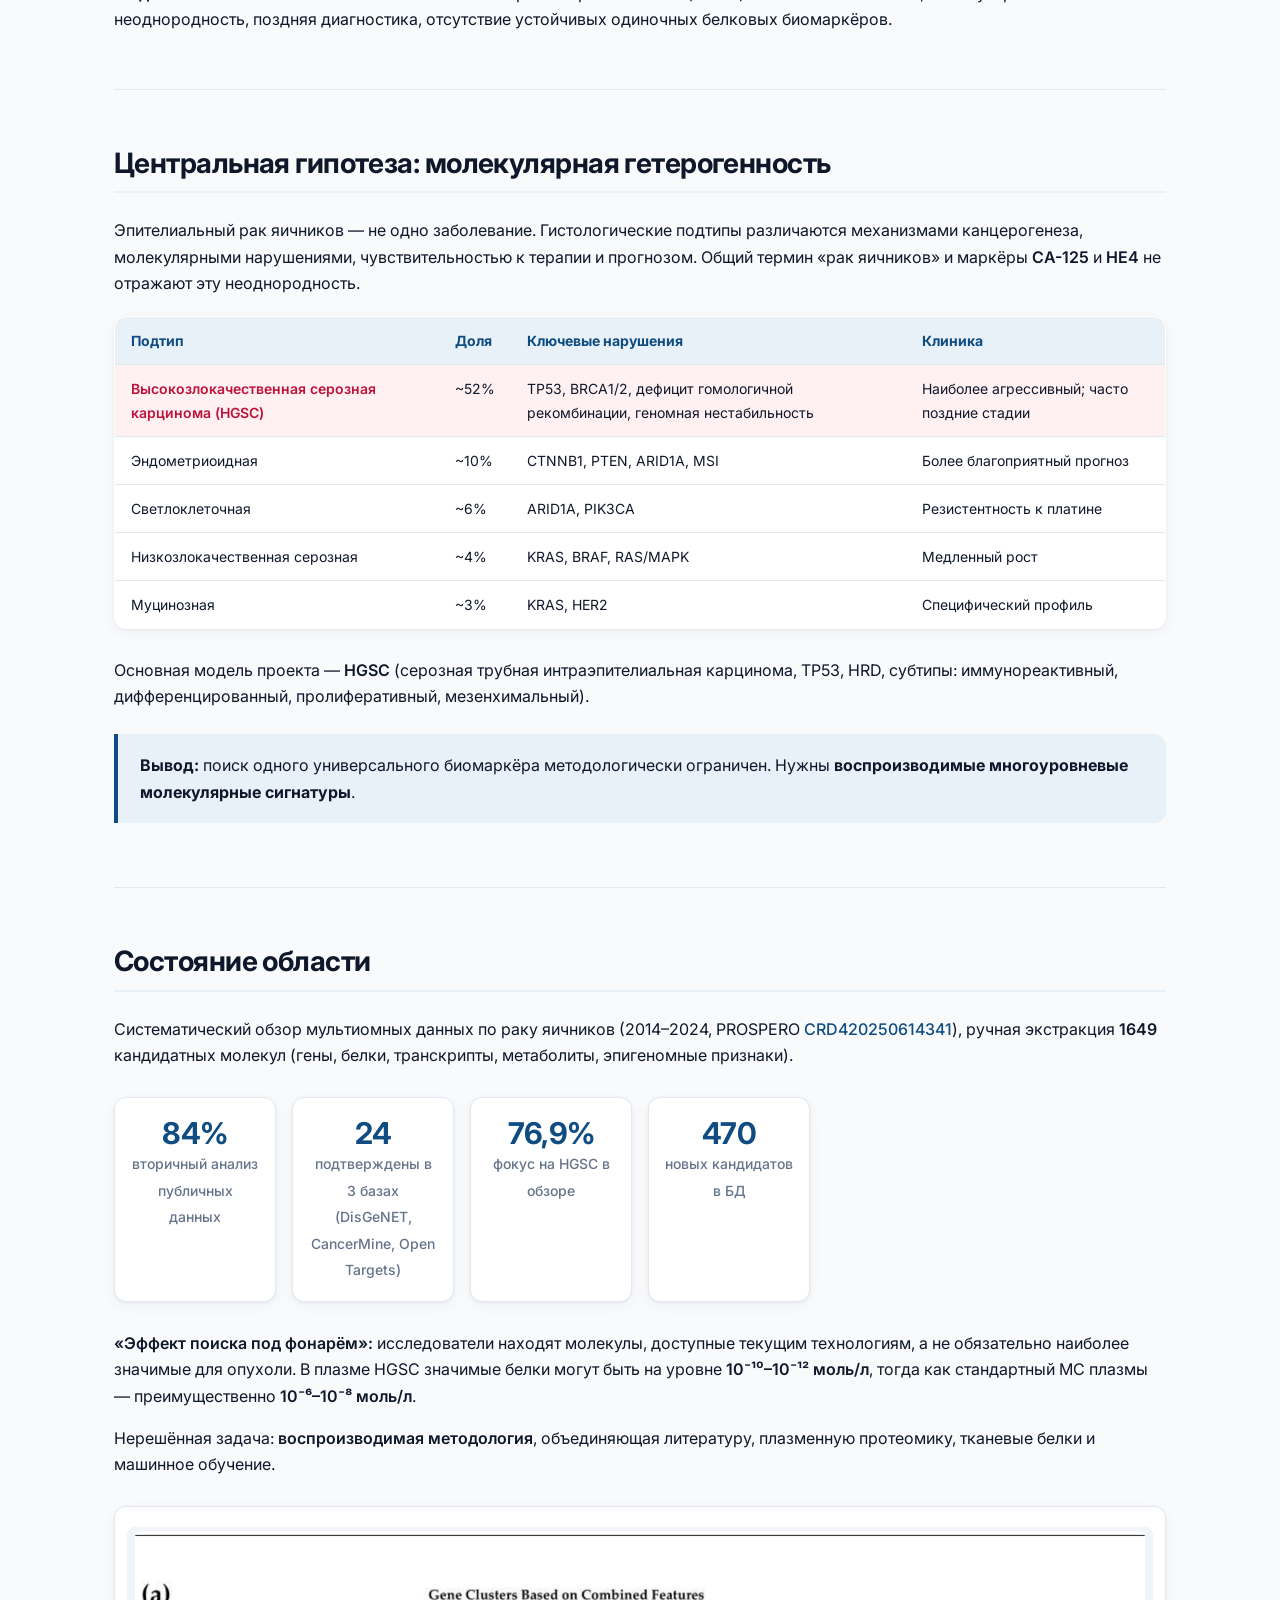
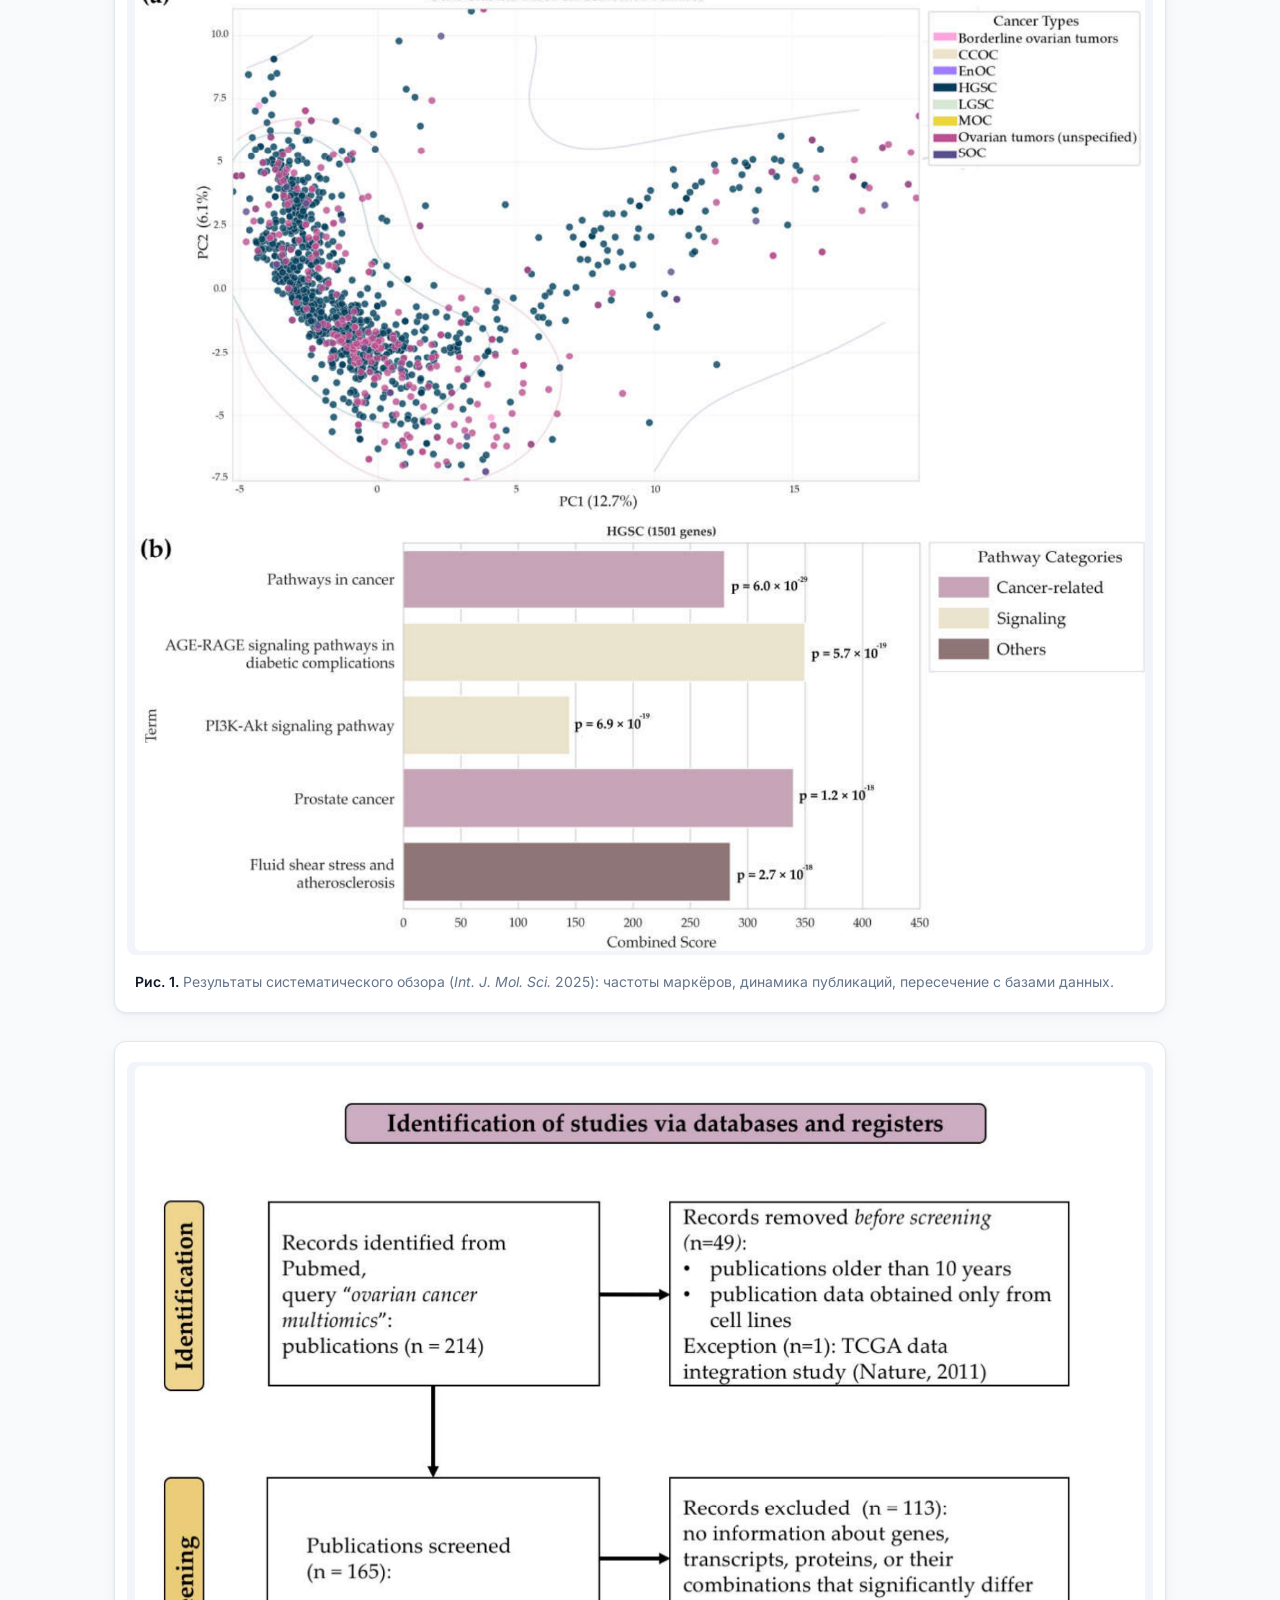
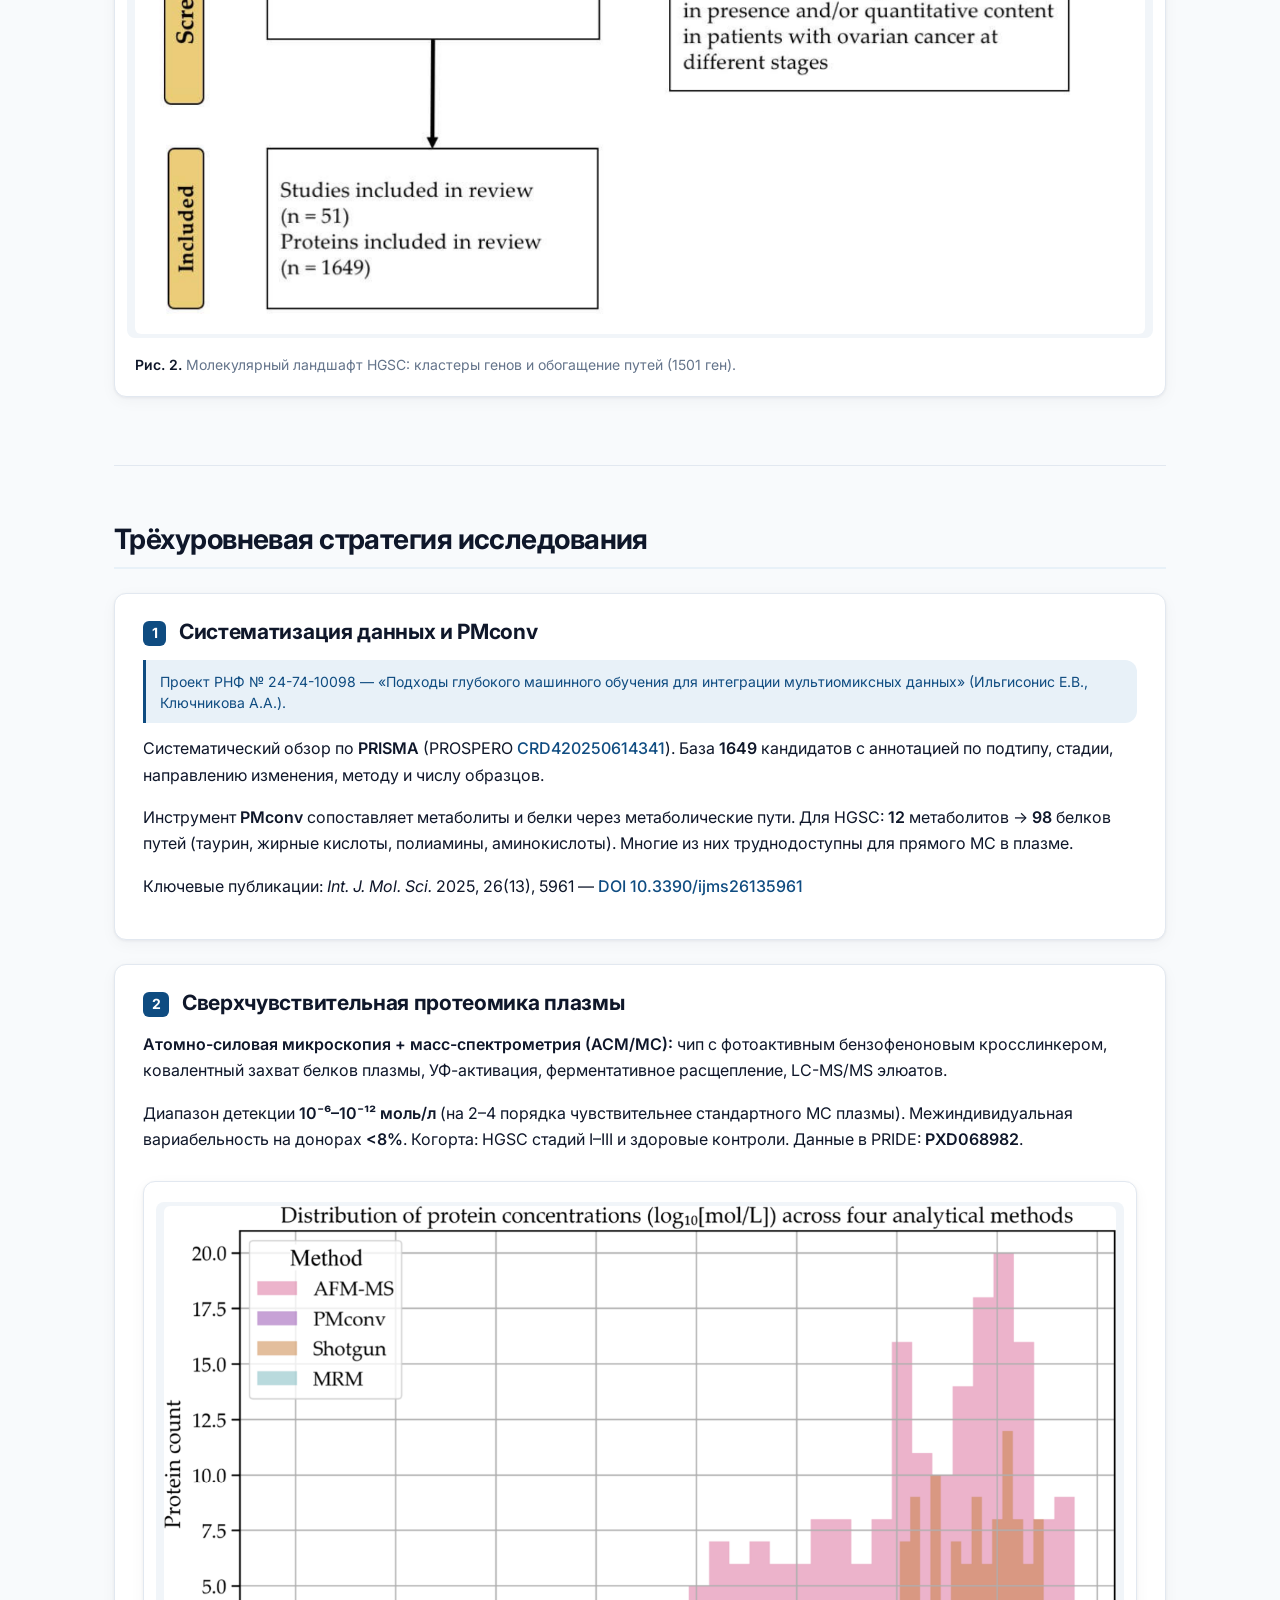
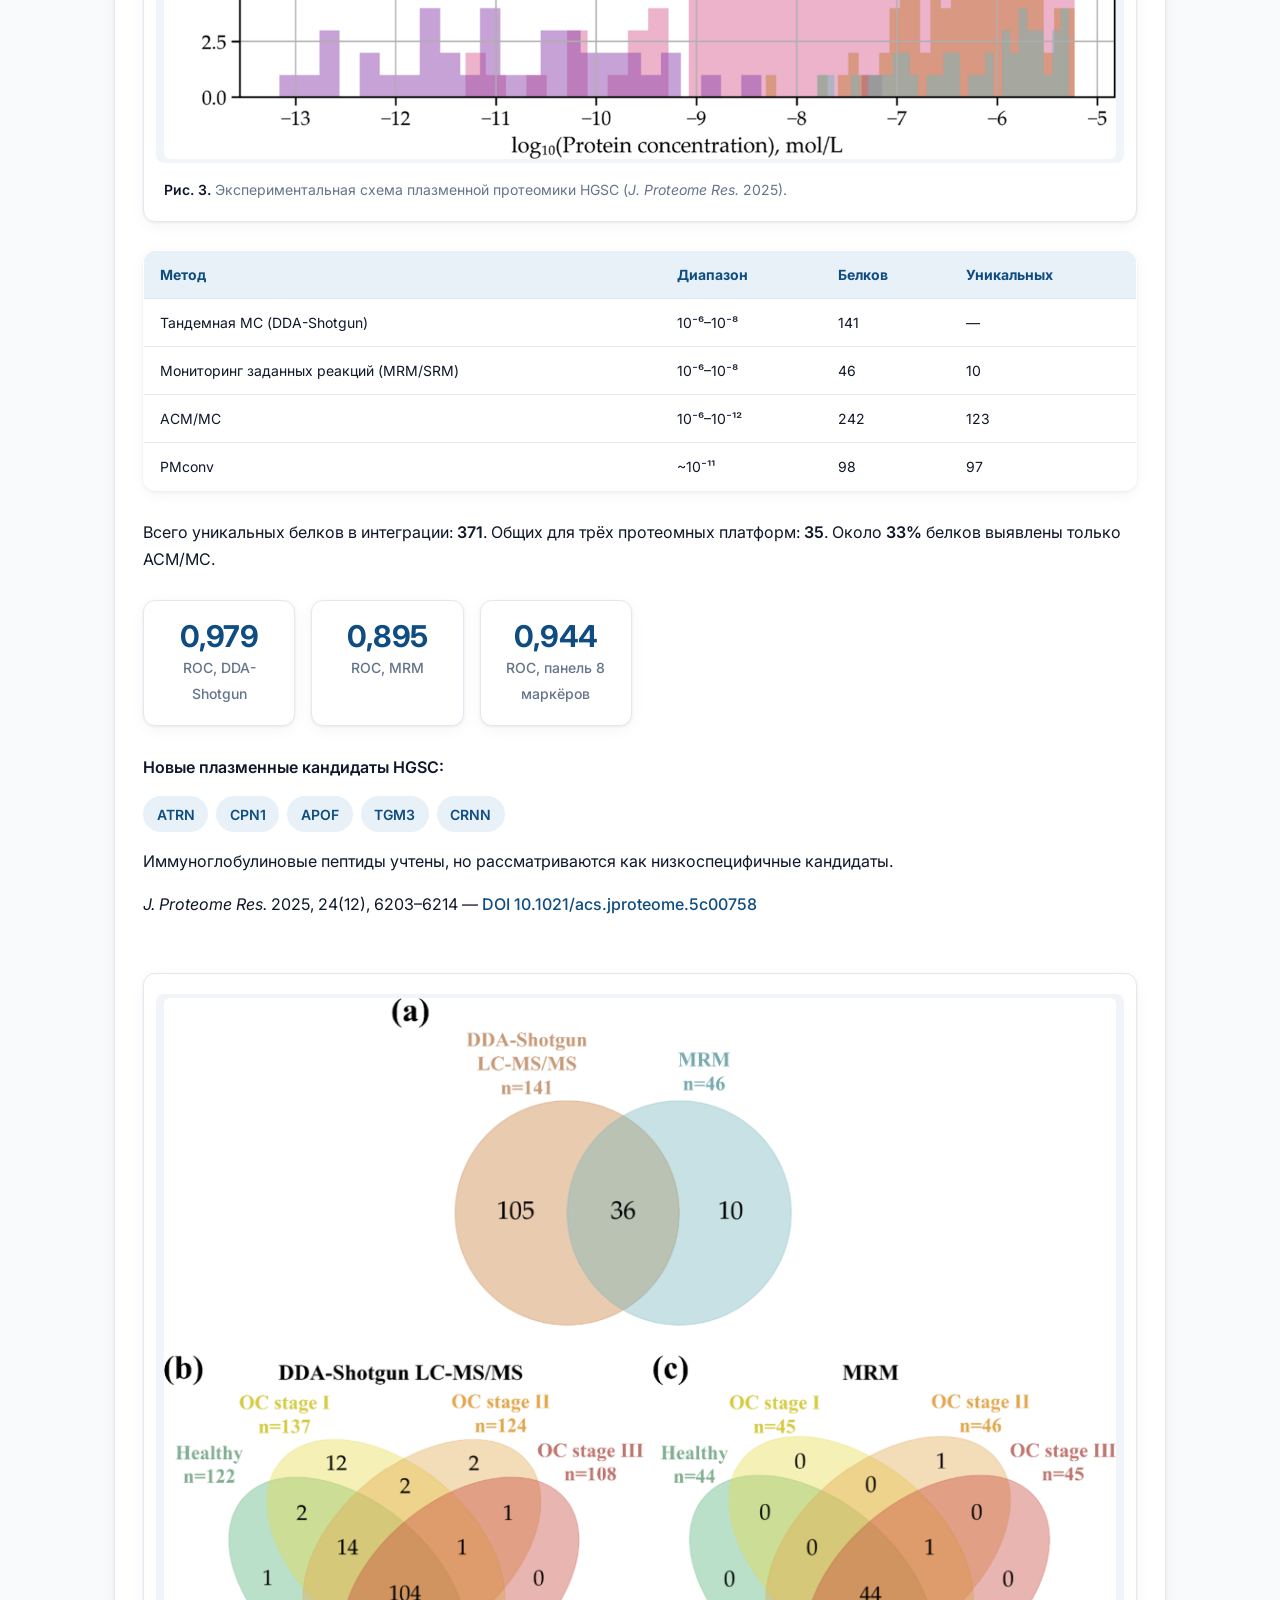
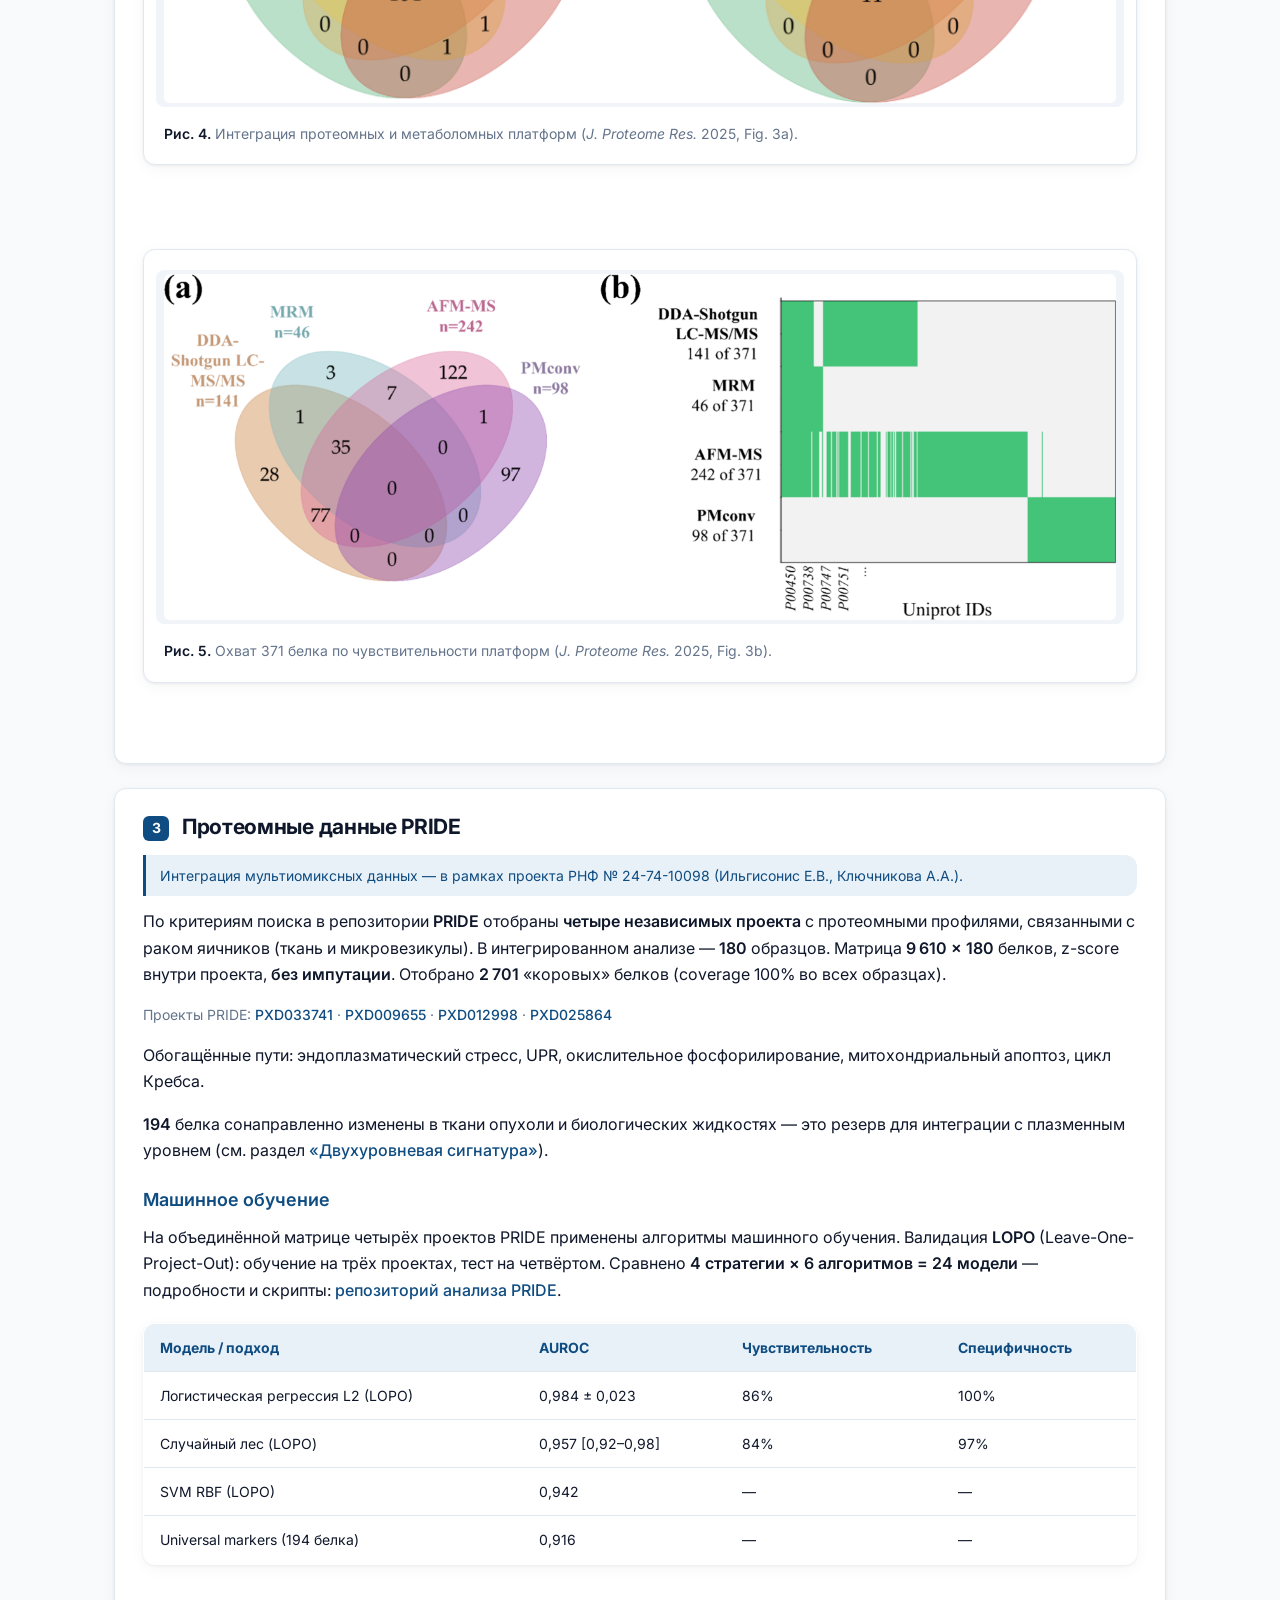
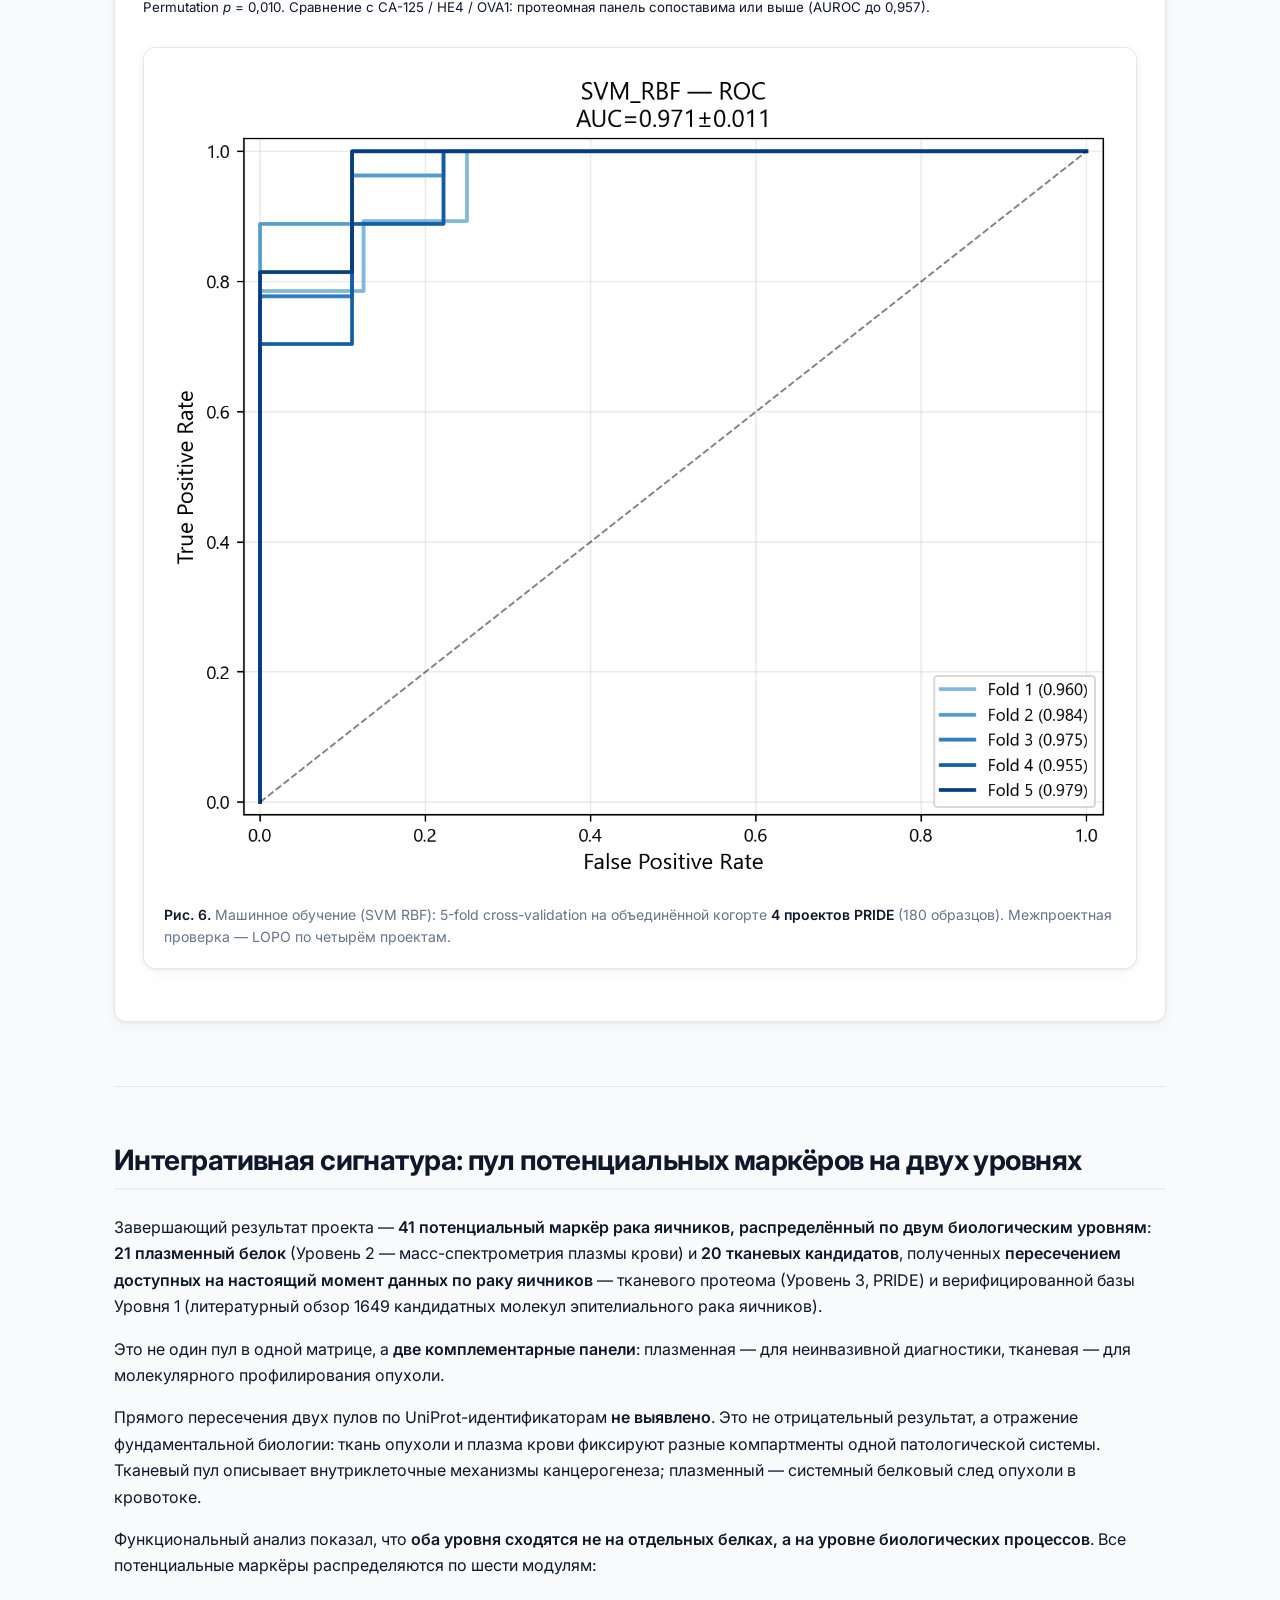
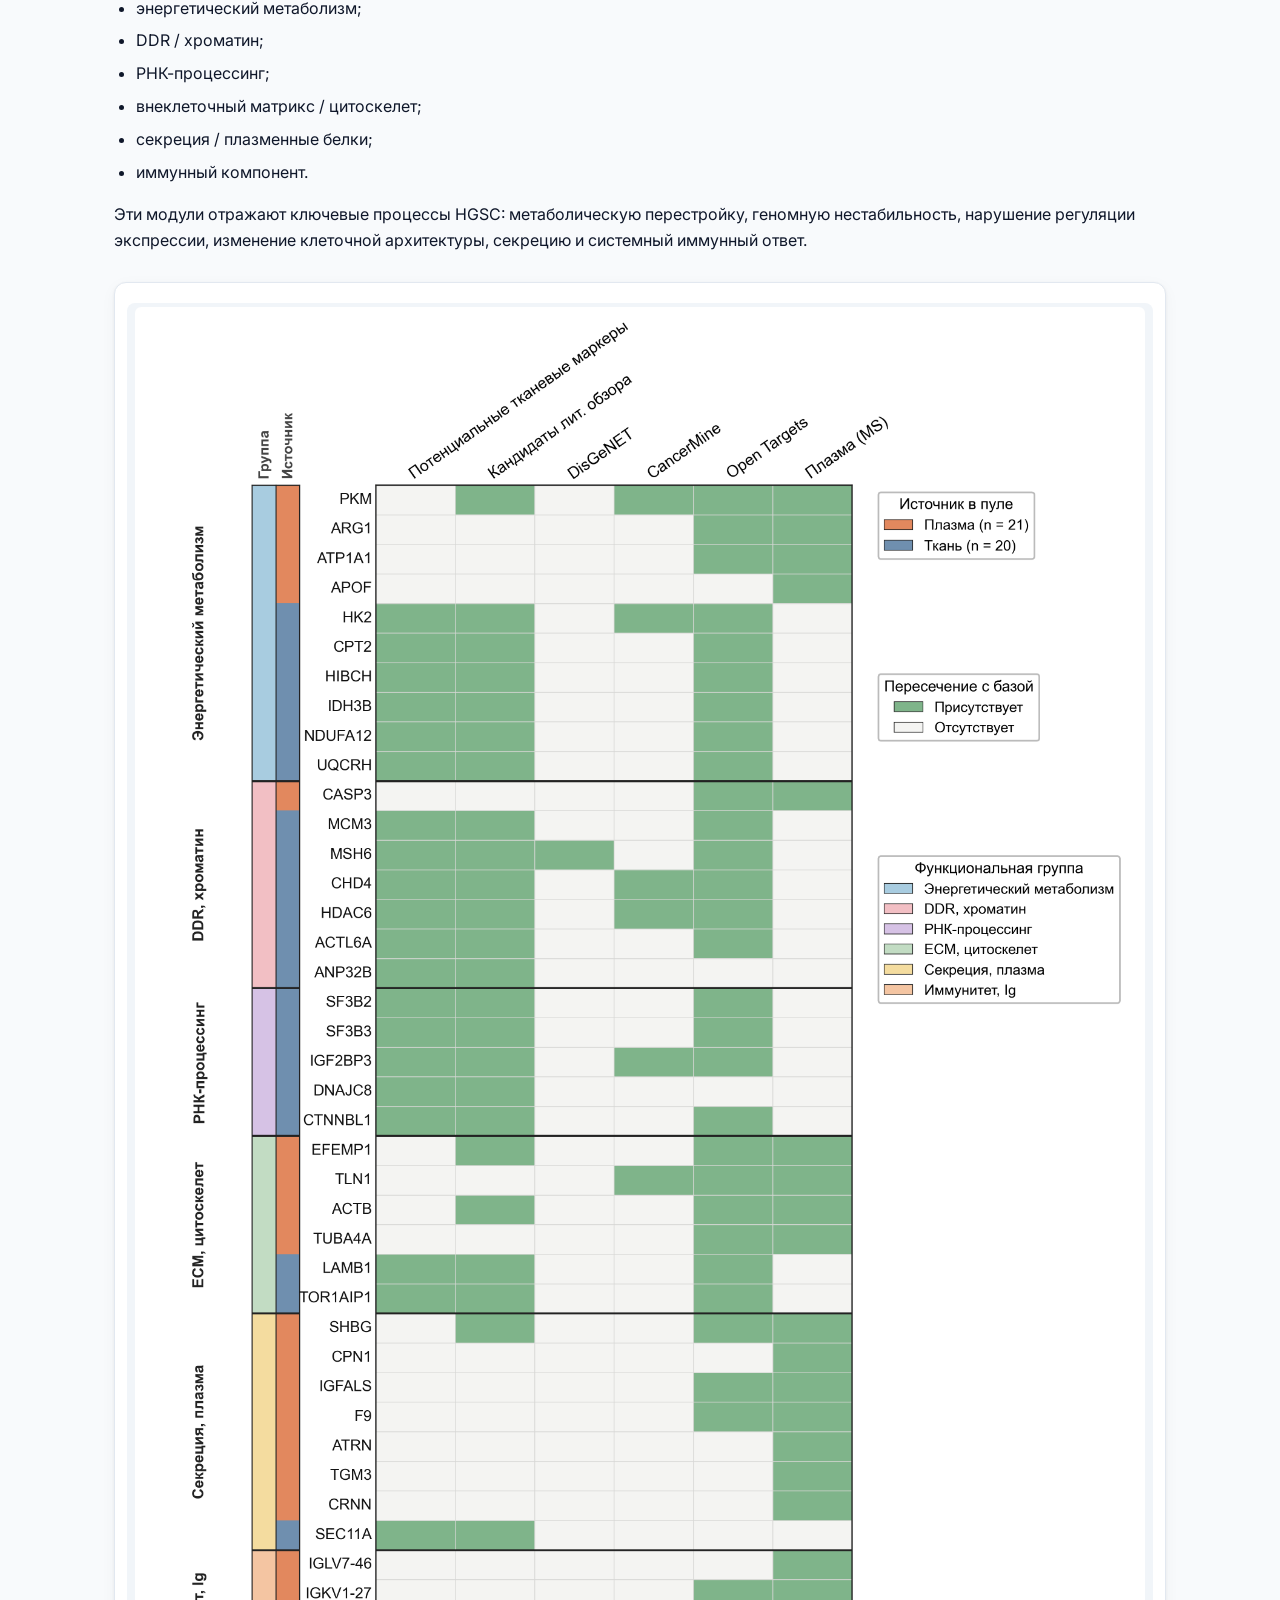
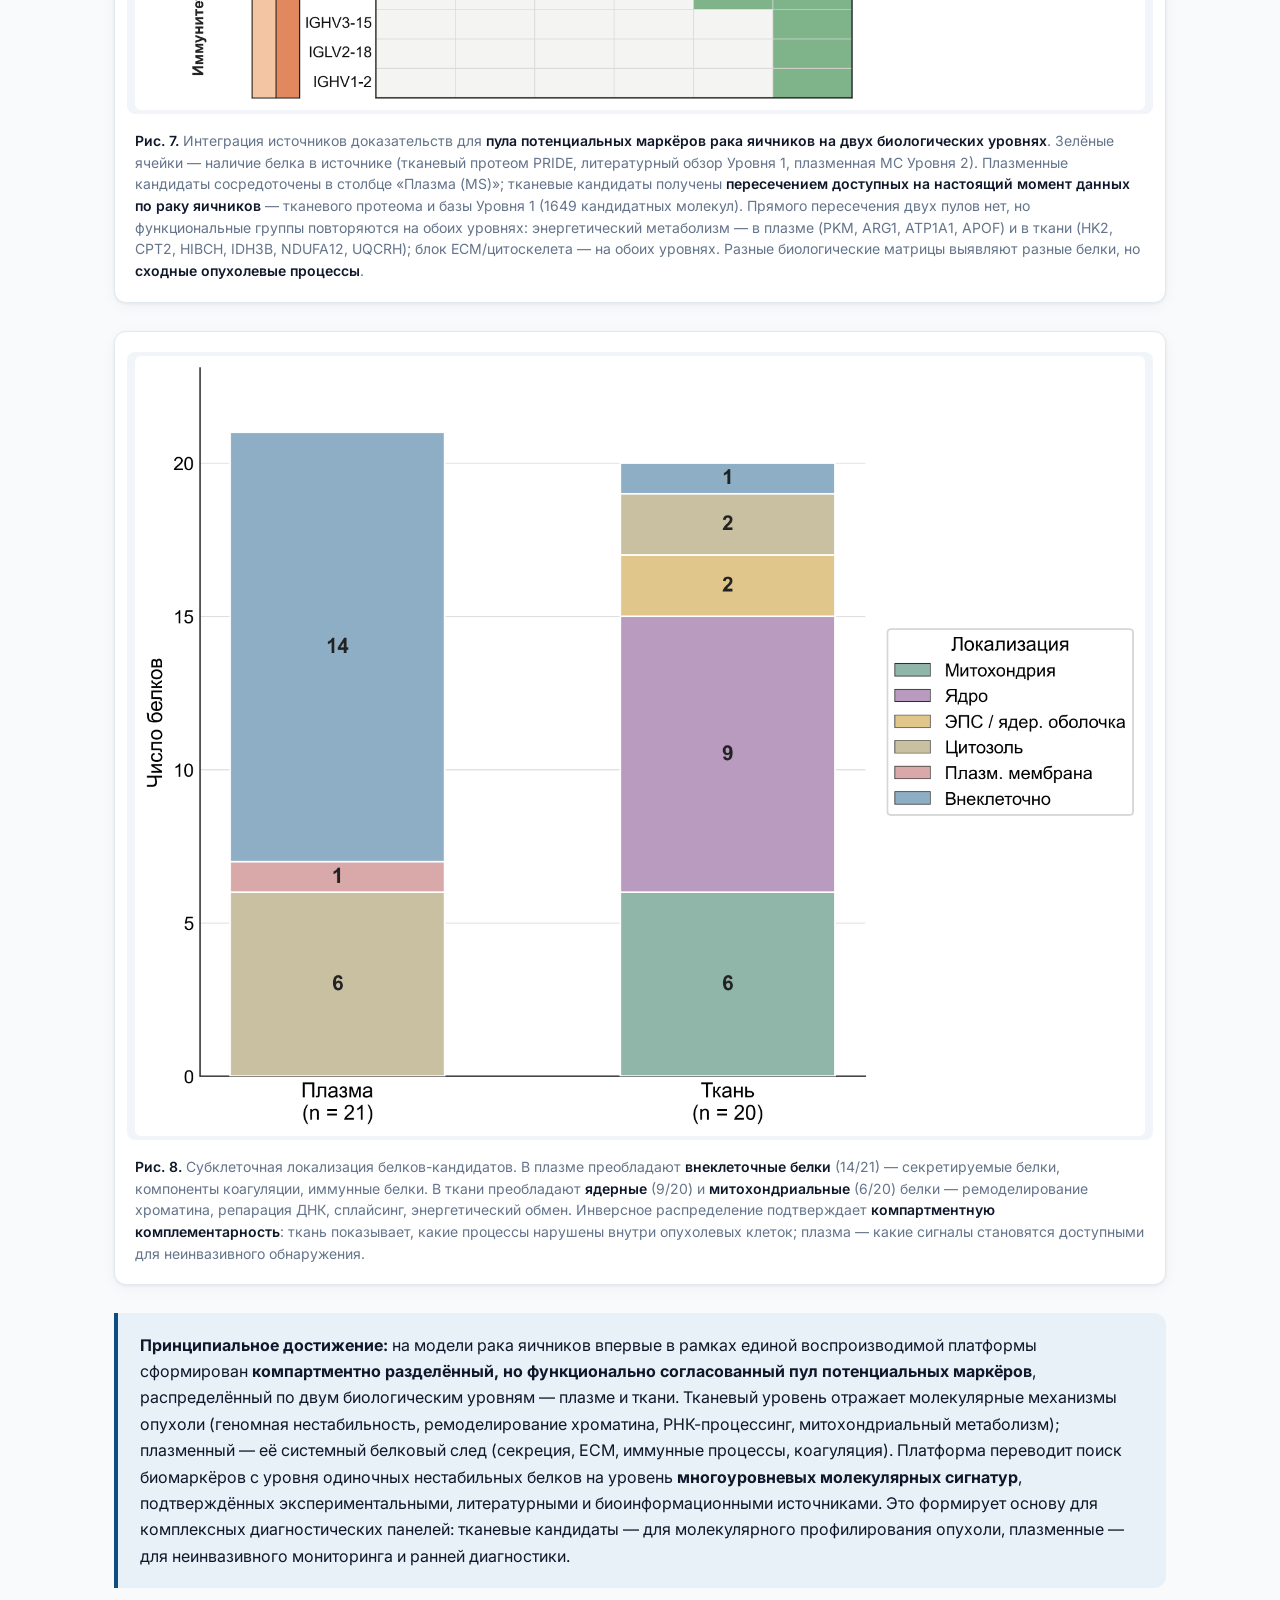
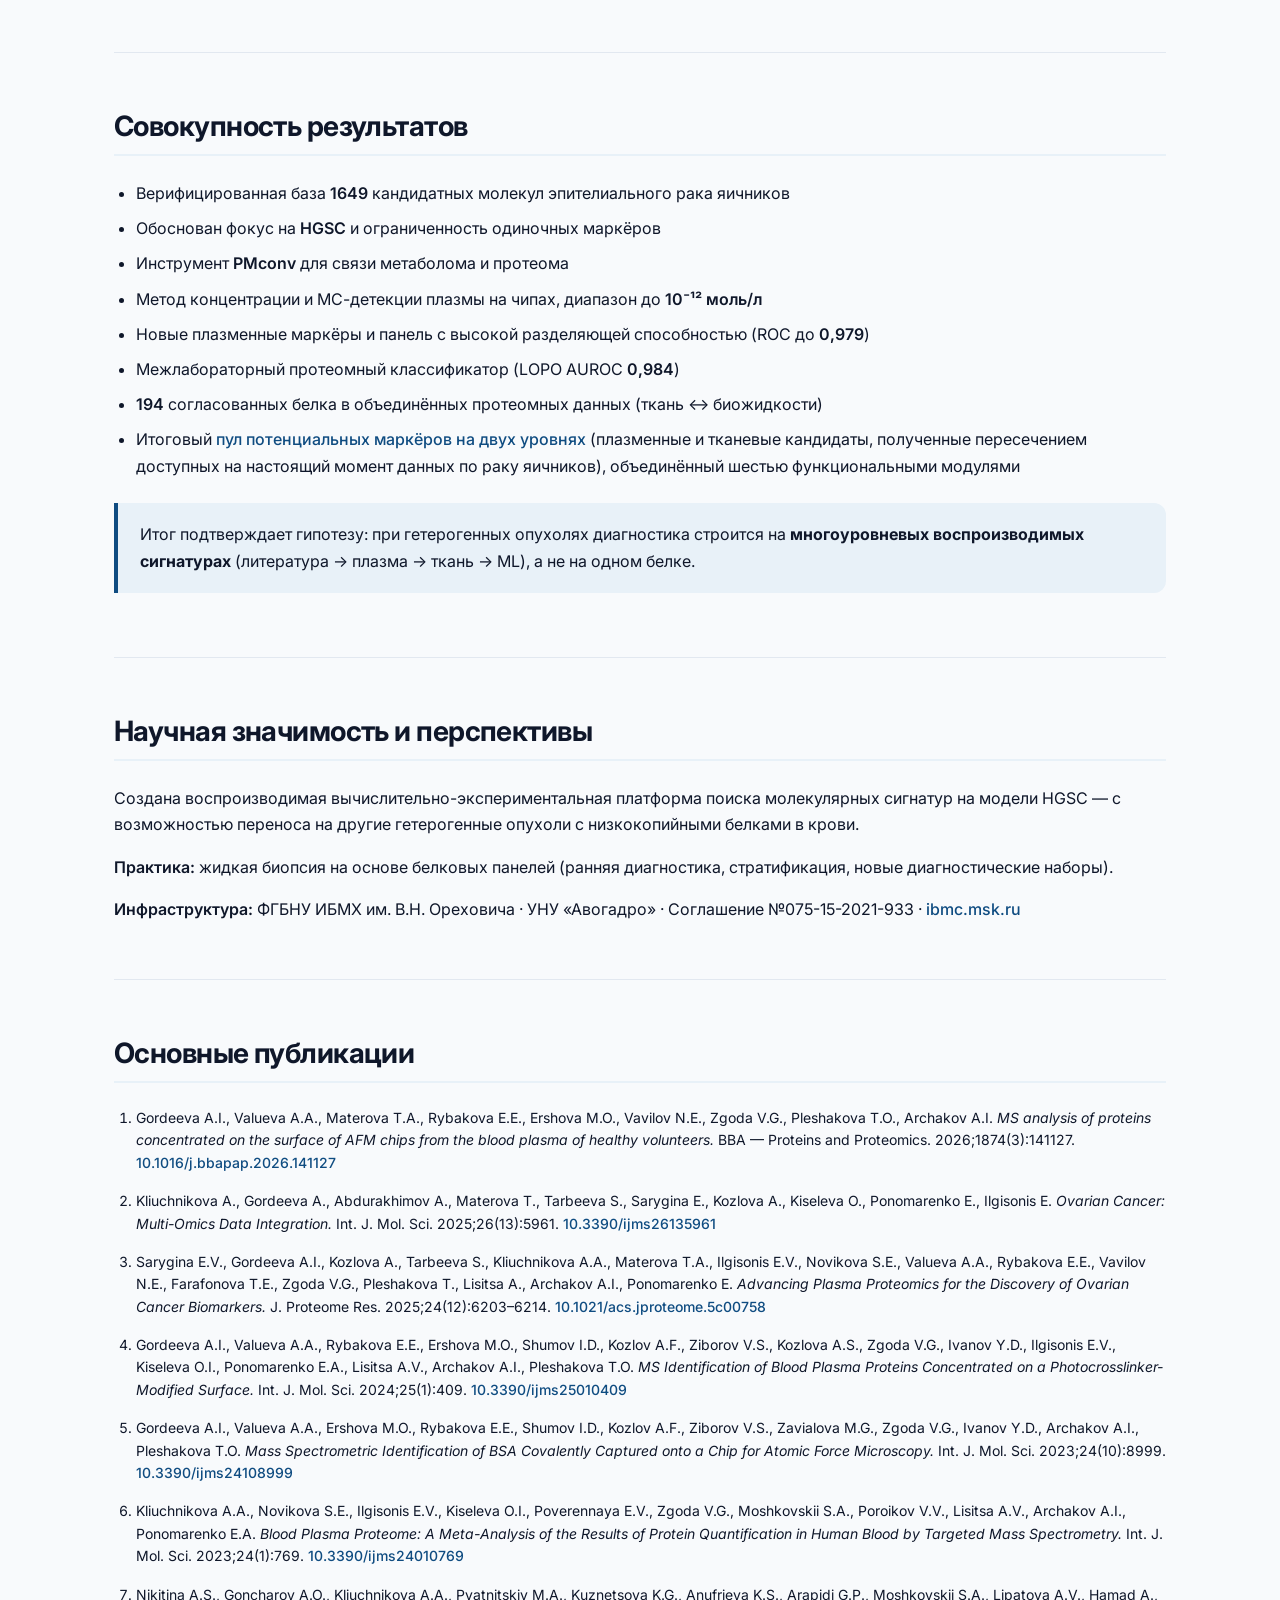
==== commit 60ce68b3: "Fix BBA 2026 citation: correct DOI 141127, full title and authors Co-authored-by: Cursor <cursoragen" ====
--- a/docs/index.html
+++ b/docs/index.html
@@ -307,7 +307,7 @@
     <section id="publications">
       <h2>Основные публикации</h2>
       <ol class="pub-list">
-        <li>Gordeeva A.I. et al. <em>MS analysis of proteins on AFM chips from blood plasma of healthy volunteers.</em> BBA — Proteins and Proteomics. 2026;1874:141057. <a href="https://doi.org/10.1016/j.bbapap.2026.141057" target="_blank" rel="noopener">10.1016/j.bbapap.2026.141057</a></li>
+        <li>Gordeeva A.I., Valueva A.A., Materova T.A., Rybakova E.E., Ershova M.O., Vavilov N.E., Zgoda V.G., Pleshakova T.O., Archakov A.I. <em>MS analysis of proteins concentrated on the surface of AFM chips from the blood plasma of healthy volunteers.</em> BBA — Proteins and Proteomics. 2026;1874(3):141127. <a href="https://doi.org/10.1016/j.bbapap.2026.141127" target="_blank" rel="noopener">10.1016/j.bbapap.2026.141127</a></li>
         <li>Kliuchnikova A., Gordeeva A., Abdurakhimov A., Materova T., Tarbeeva S., Sarygina E., Kozlova A., Kiseleva O., Ponomarenko E., Ilgisonis E. <em>Ovarian Cancer: Multi-Omics Data Integration.</em> Int. J. Mol. Sci. 2025;26(13):5961. <a href="https://doi.org/10.3390/ijms26135961" target="_blank" rel="noopener">10.3390/ijms26135961</a></li>
         <li>Sarygina E.V., Gordeeva A.I., Kozlova A., Tarbeeva S., Kliuchnikova A.A., Materova T.A., Ilgisonis E.V., Novikova S.E., Valueva A.A., Rybakova E.E., Vavilov N.E., Farafonova T.E., Zgoda V.G., Pleshakova T., Lisitsa A., Archakov A.I., Ponomarenko E. <em>Advancing Plasma Proteomics for the Discovery of Ovarian Cancer Biomarkers.</em> J. Proteome Res. 2025;24(12):6203–6214. <a href="https://doi.org/10.1021/acs.jproteome.5c00758" target="_blank" rel="noopener">10.1021/acs.jproteome.5c00758</a></li>
         <li>Gordeeva A.I., Valueva A.A., Rybakova E.E., Ershova M.O., Shumov I.D., Kozlov A.F., Ziborov V.S., Kozlova A.S., Zgoda V.G., Ivanov Y.D., Ilgisonis E.V., Kiseleva O.I., Ponomarenko E.A., Lisitsa A.V., Archakov A.I., Pleshakova T.O. <em>MS Identification of Blood Plasma Proteins Concentrated on a Photocrosslinker-Modified Surface.</em> Int. J. Mol. Sci. 2024;25(1):409. <a href="https://doi.org/10.3390/ijms25010409" target="_blank" rel="noopener">10.3390/ijms25010409</a></li>
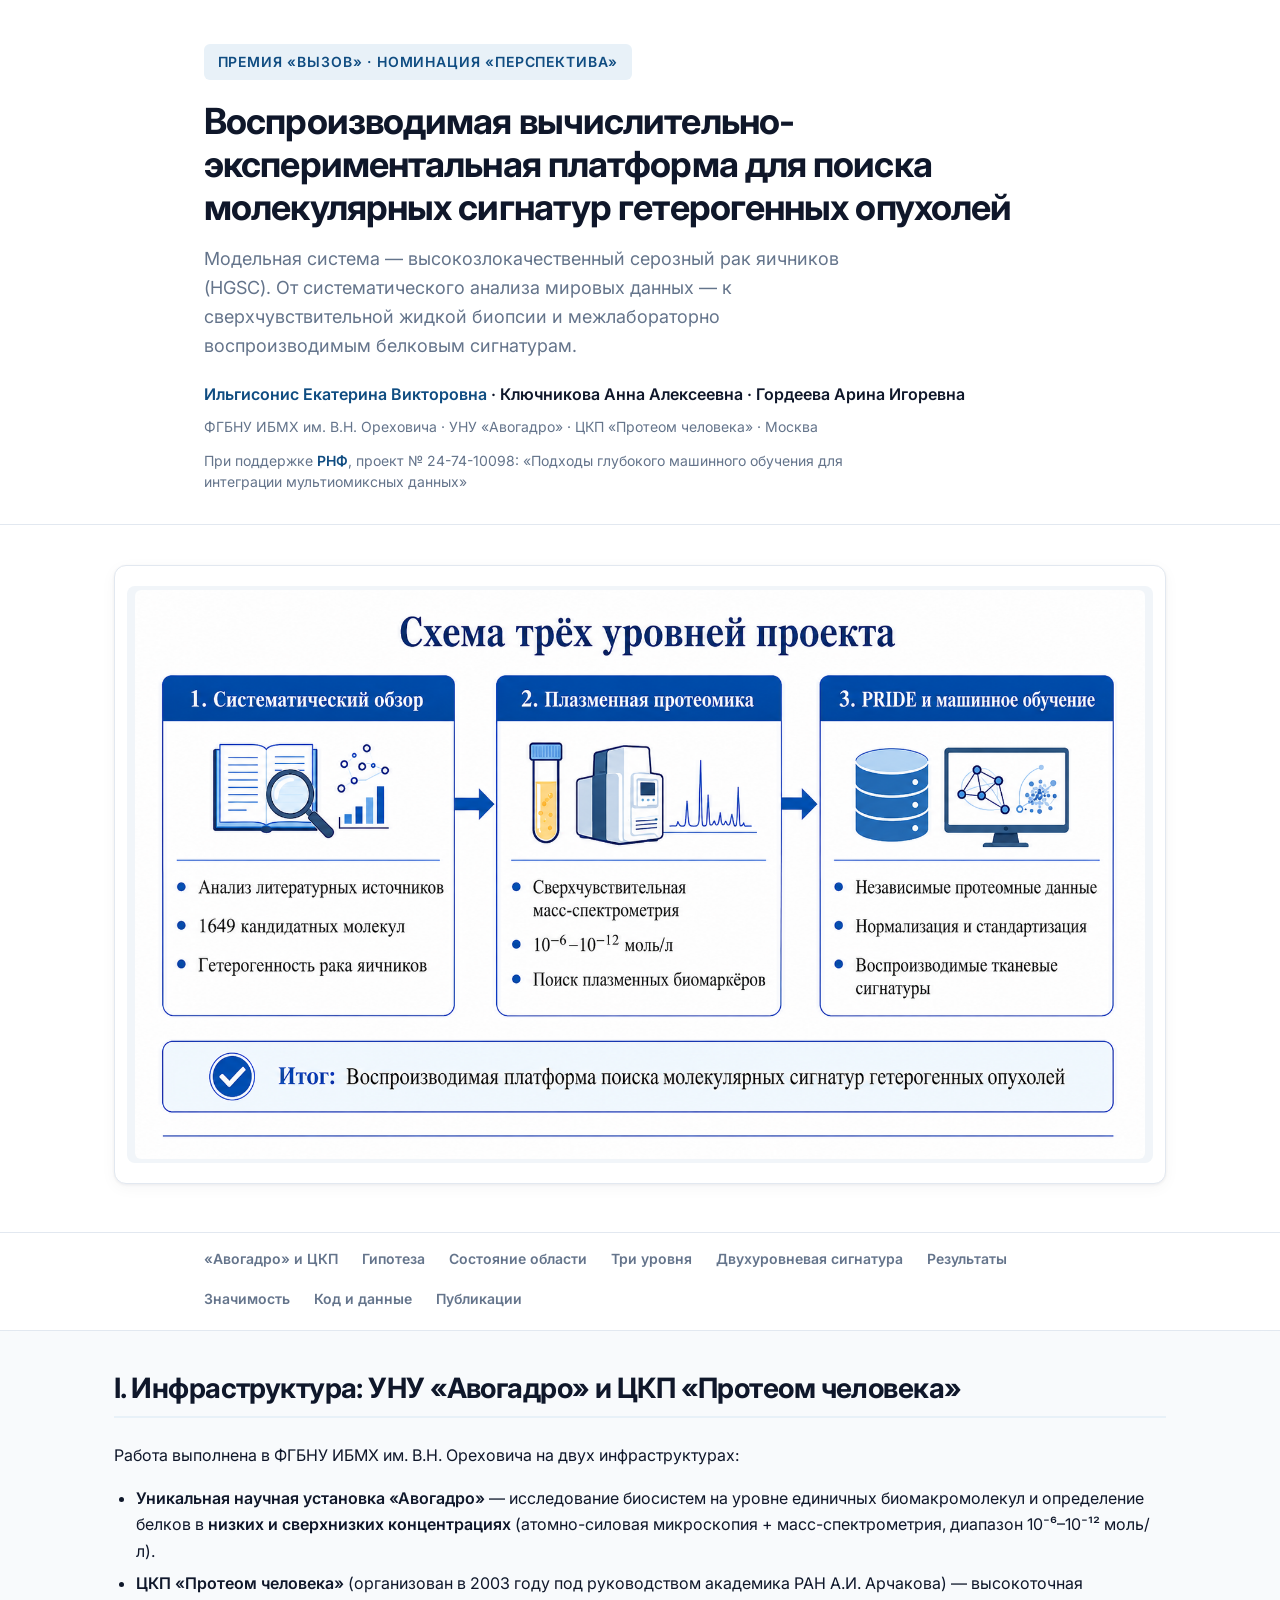
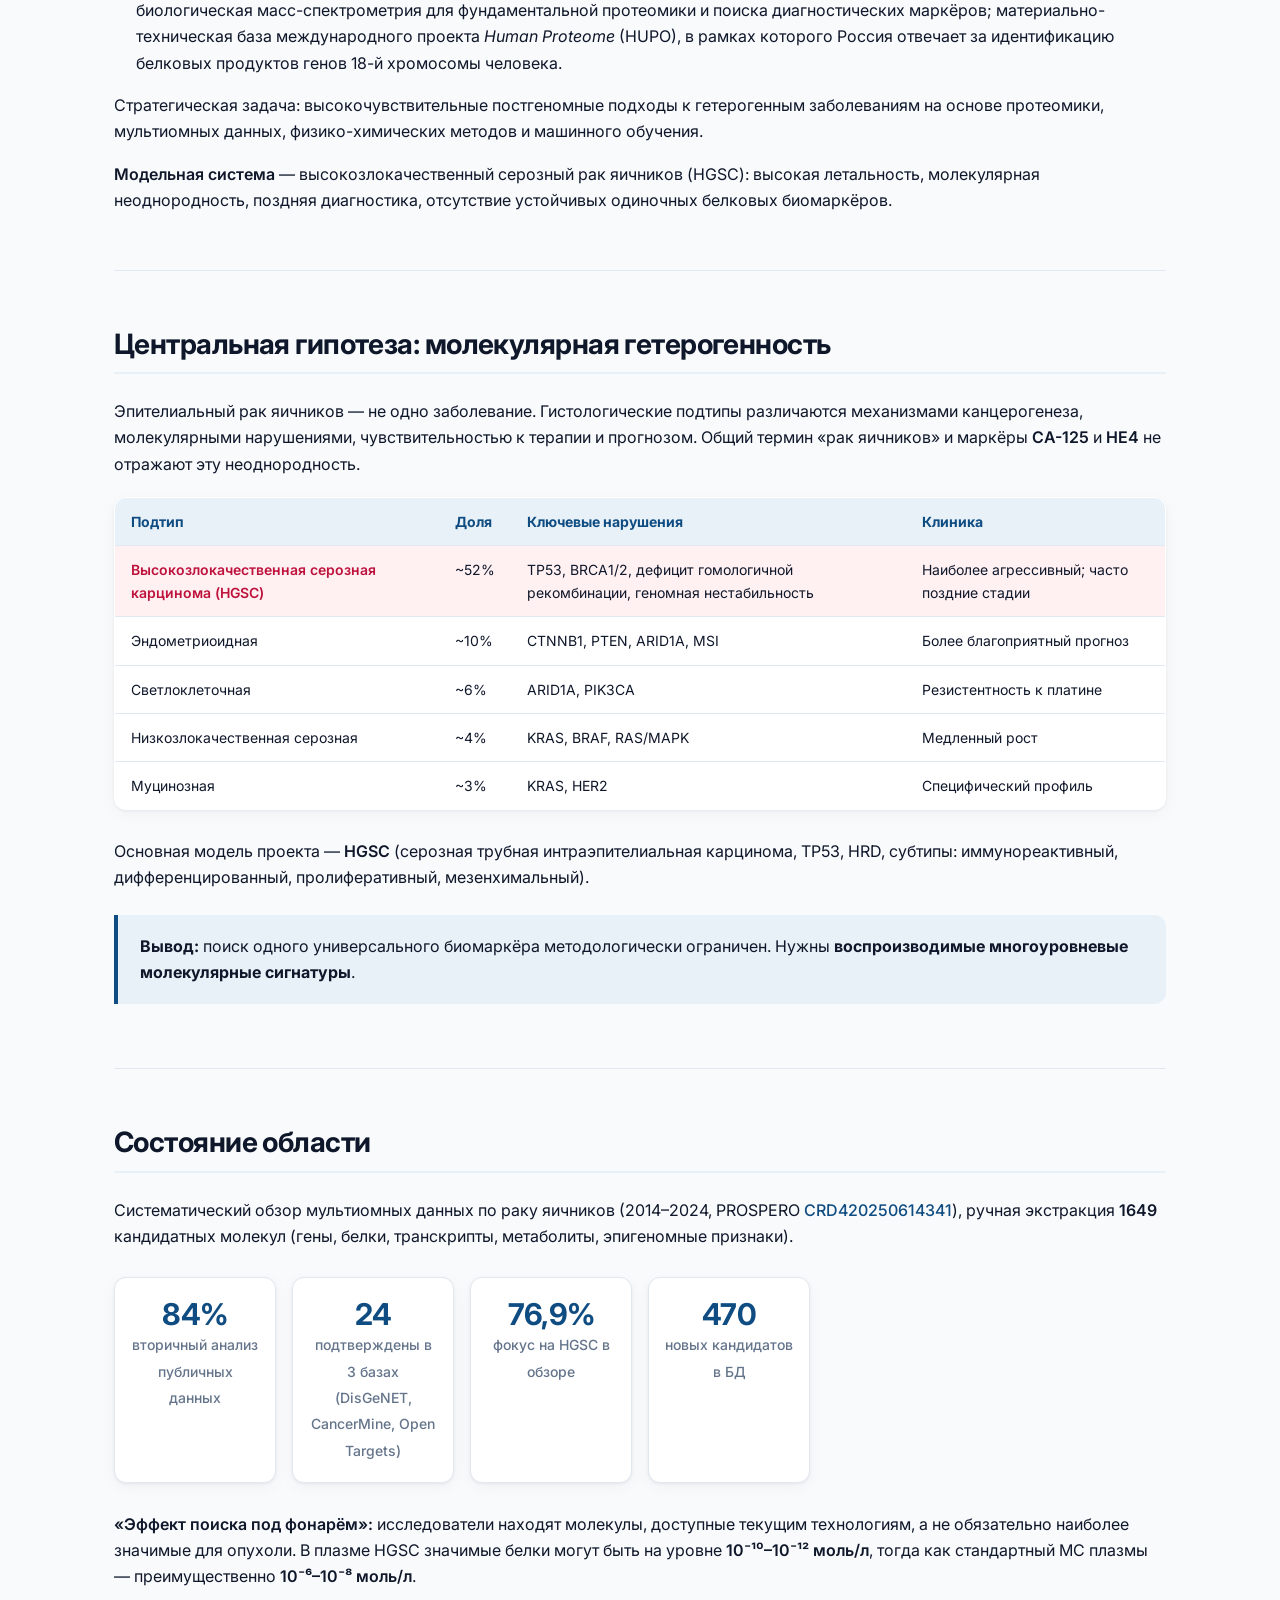
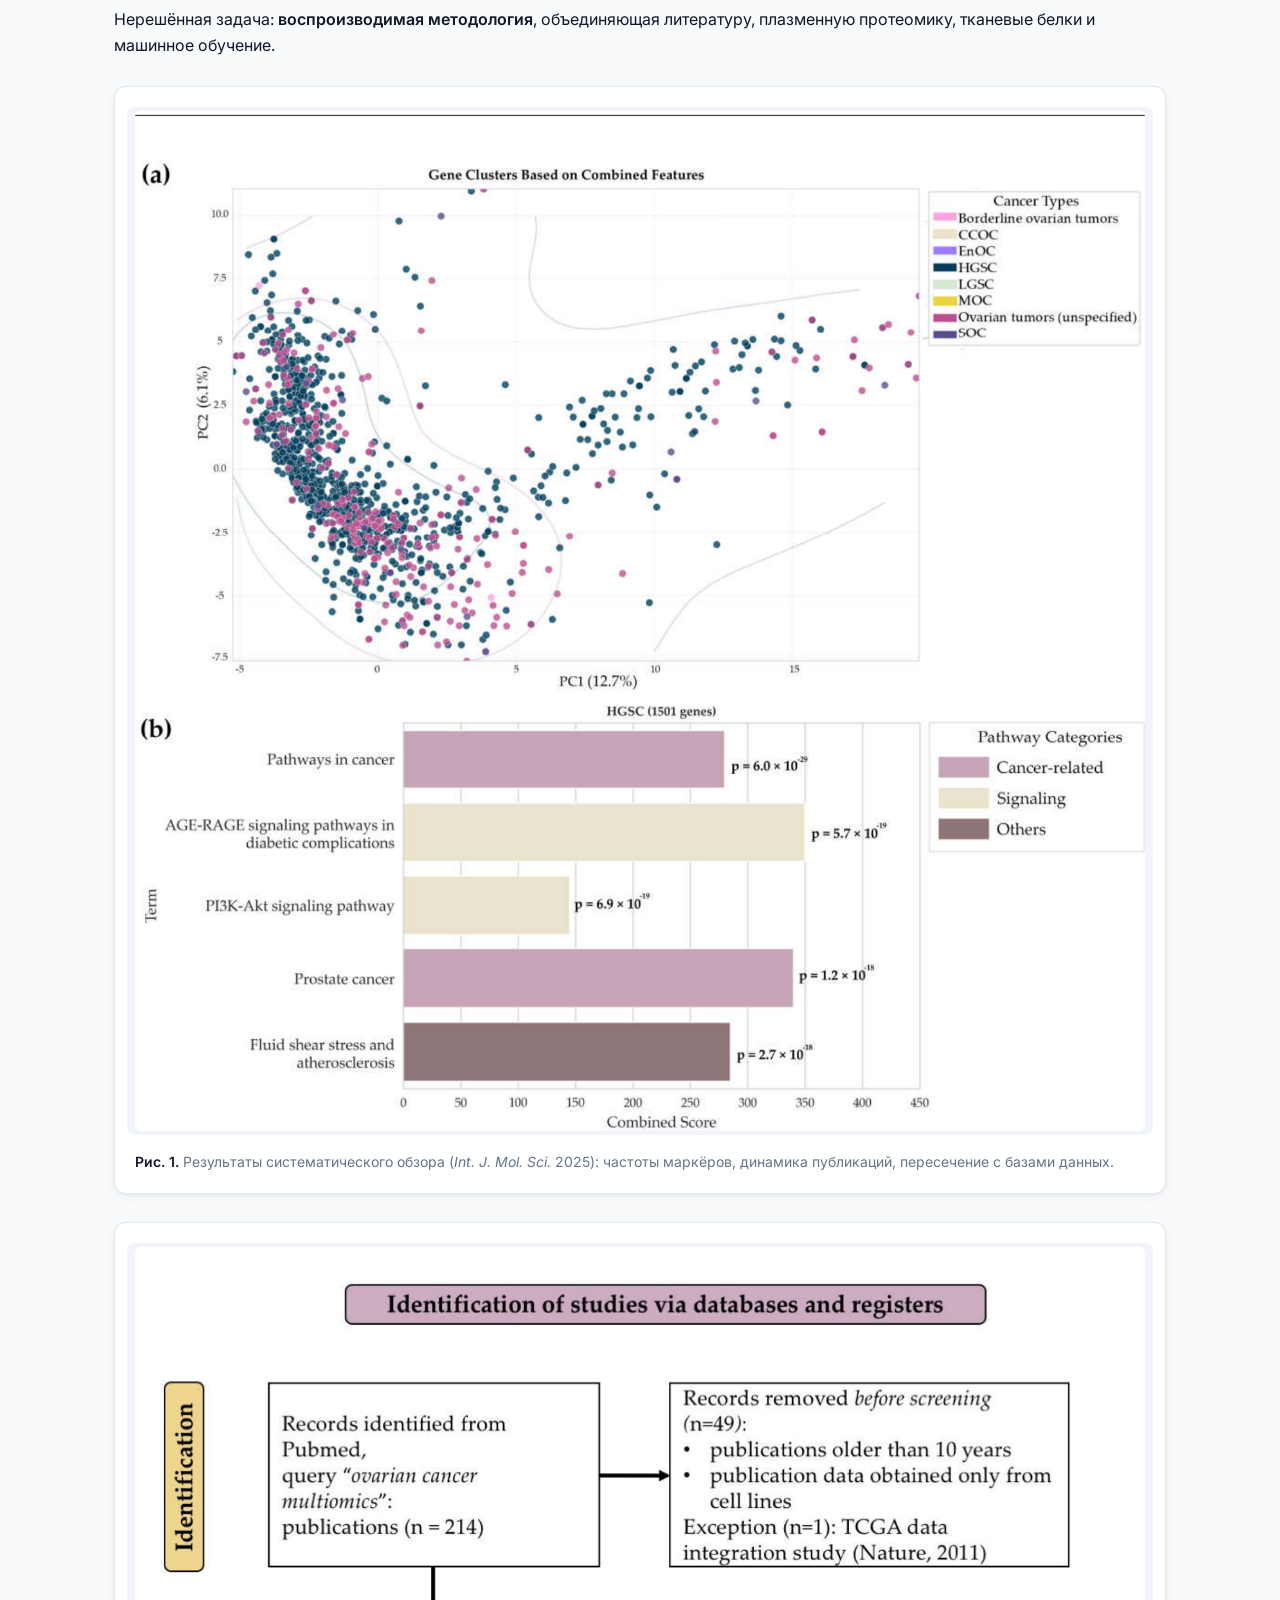
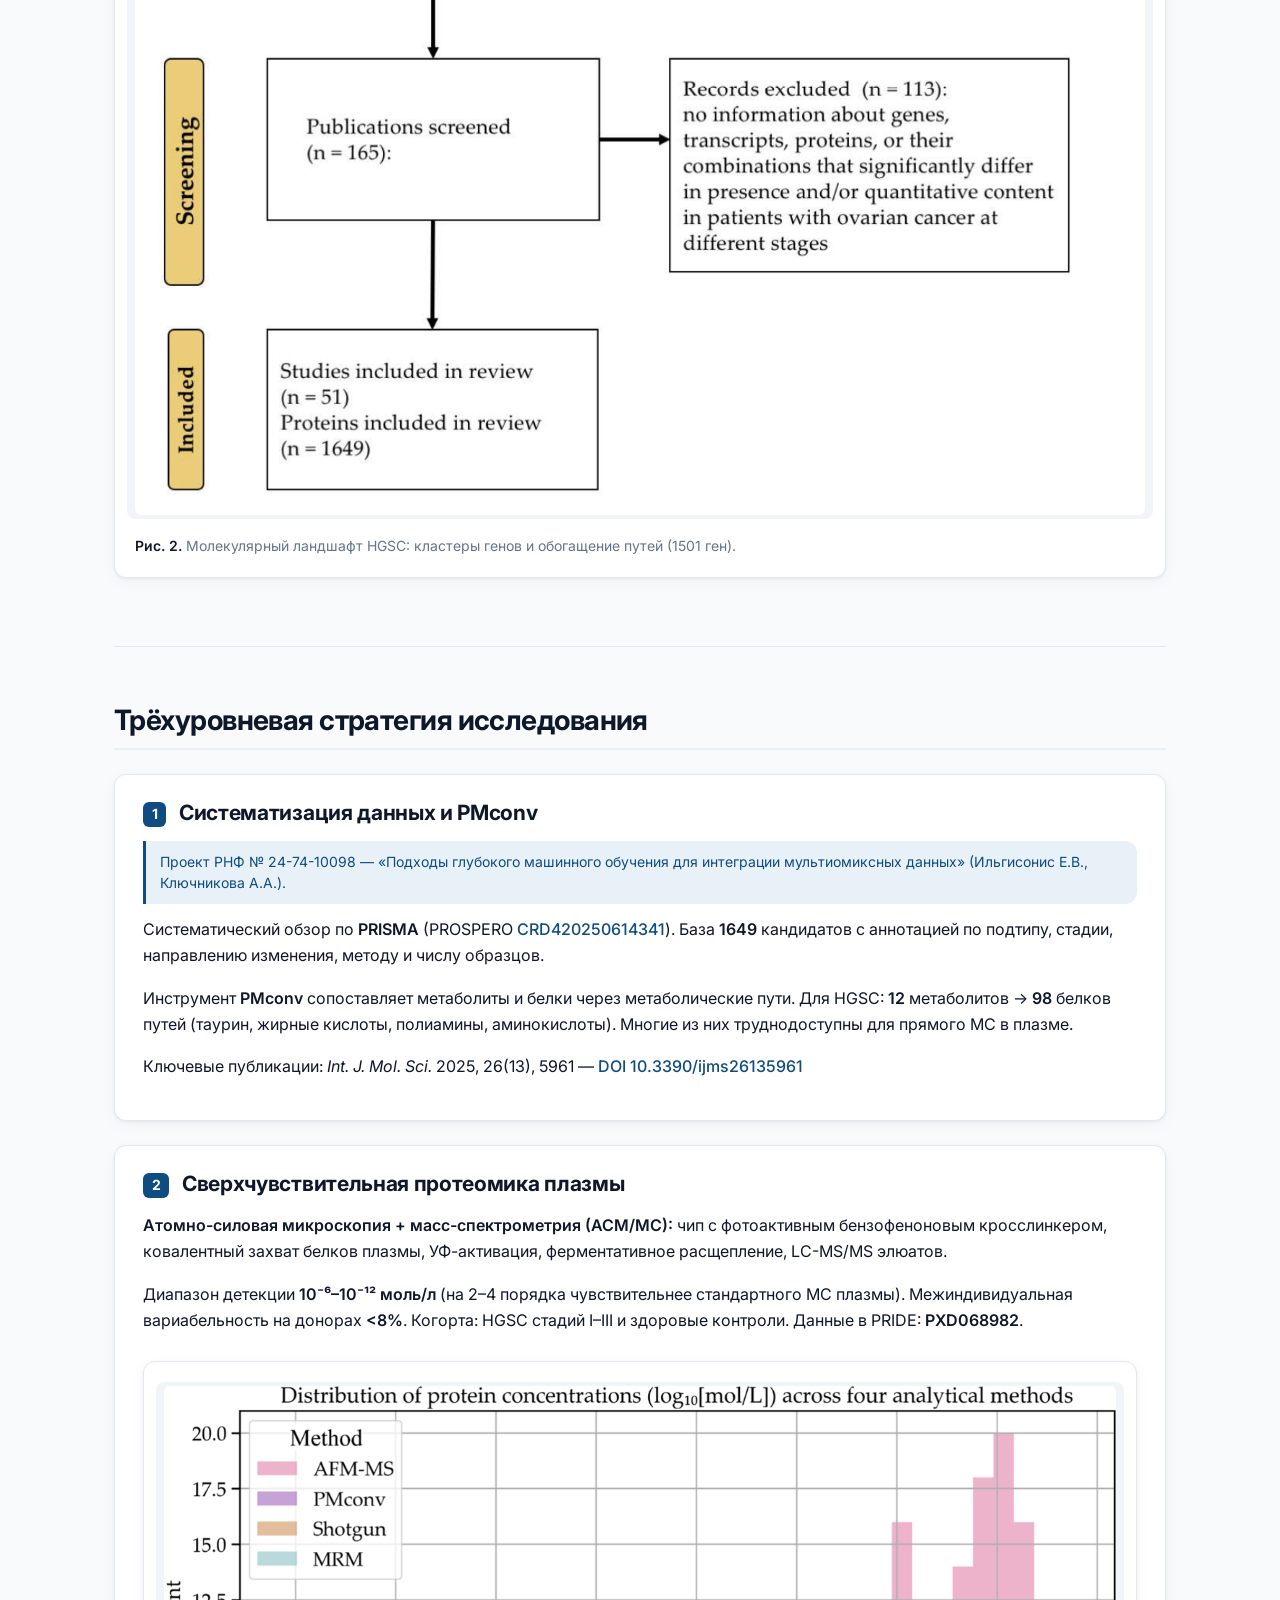
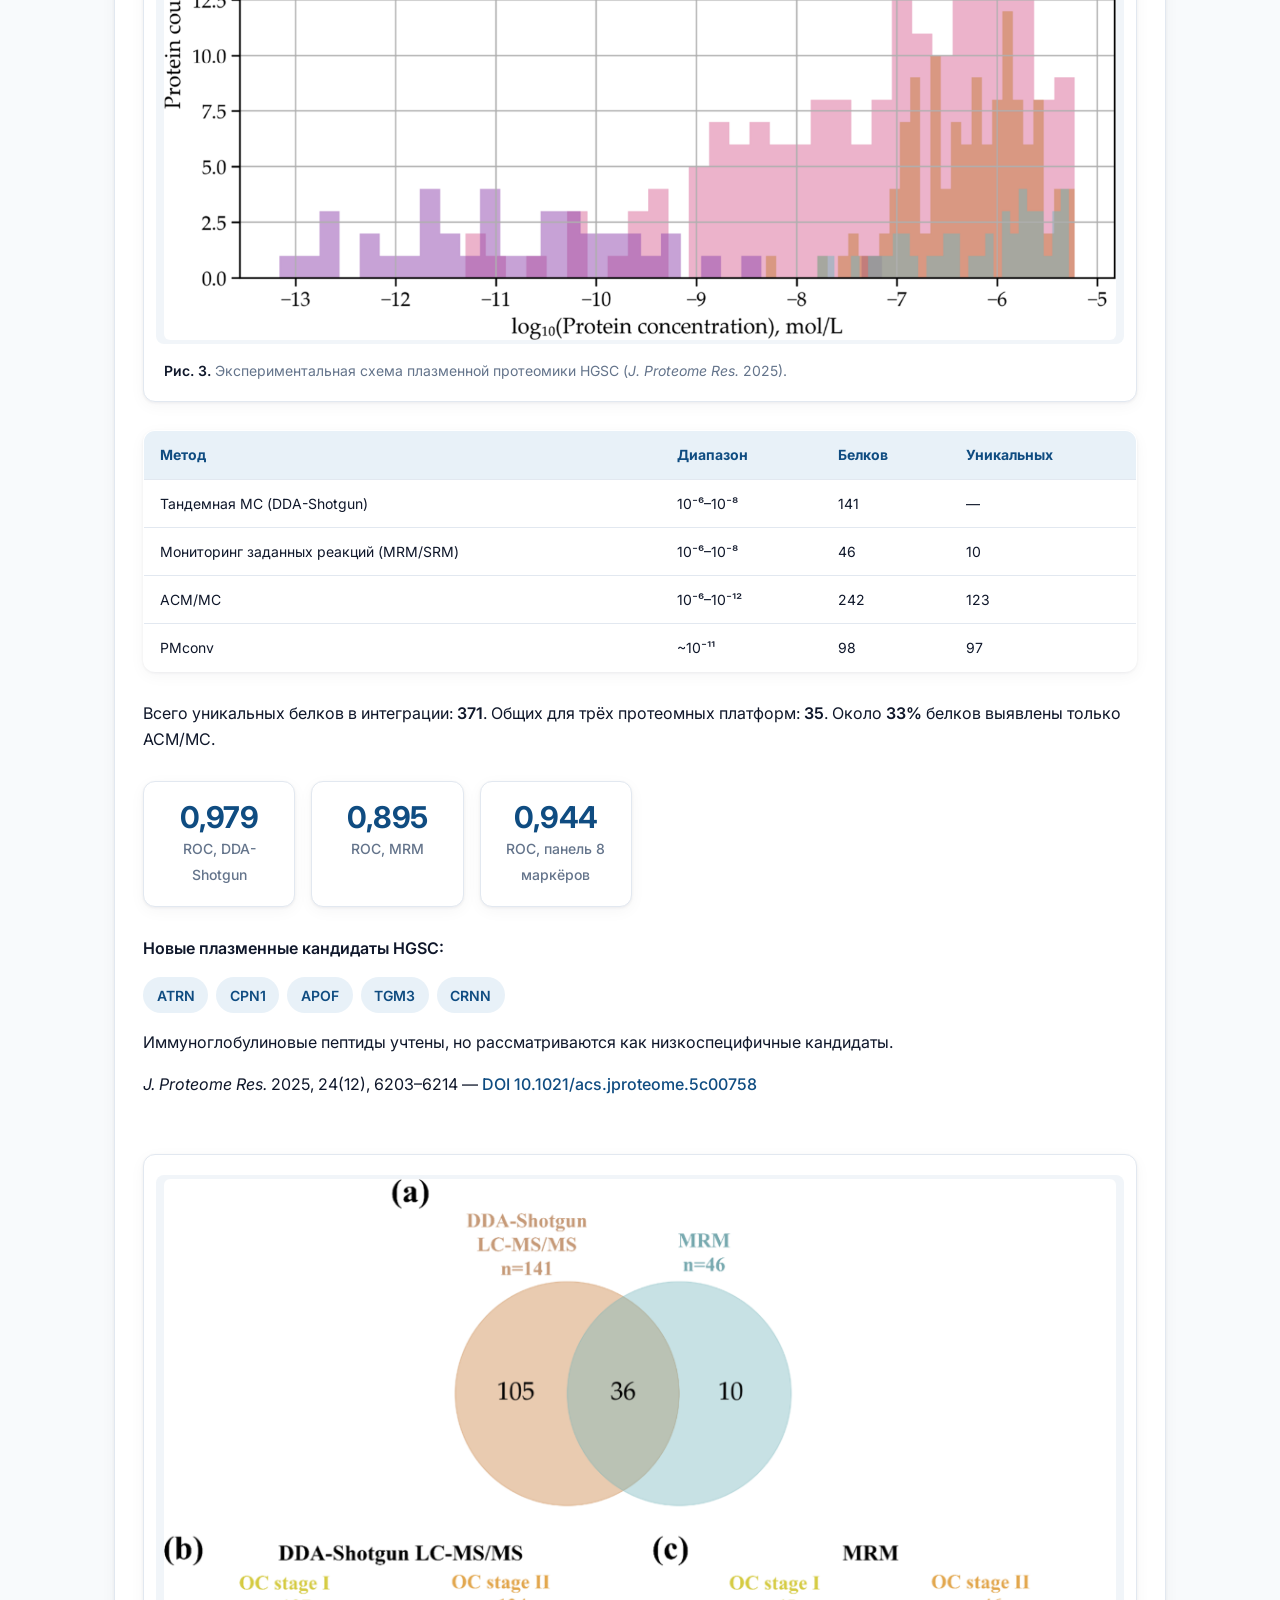
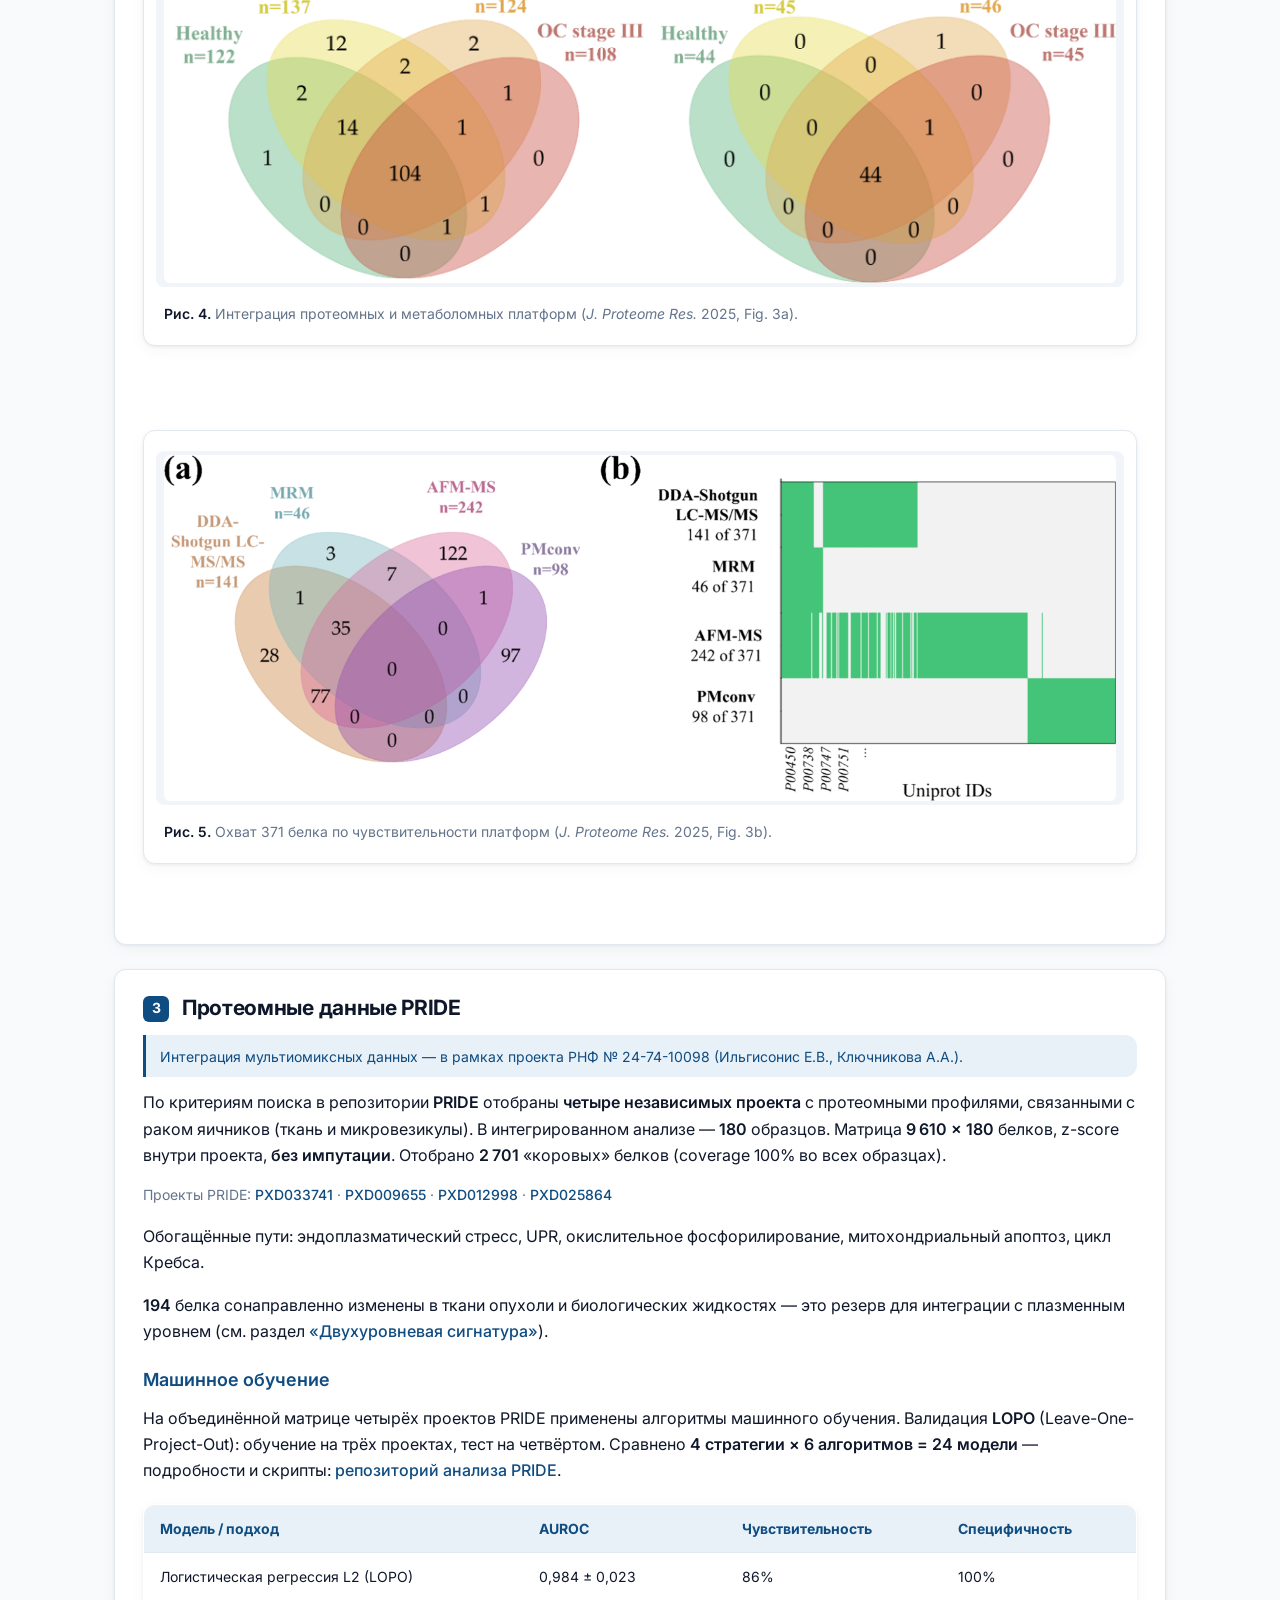
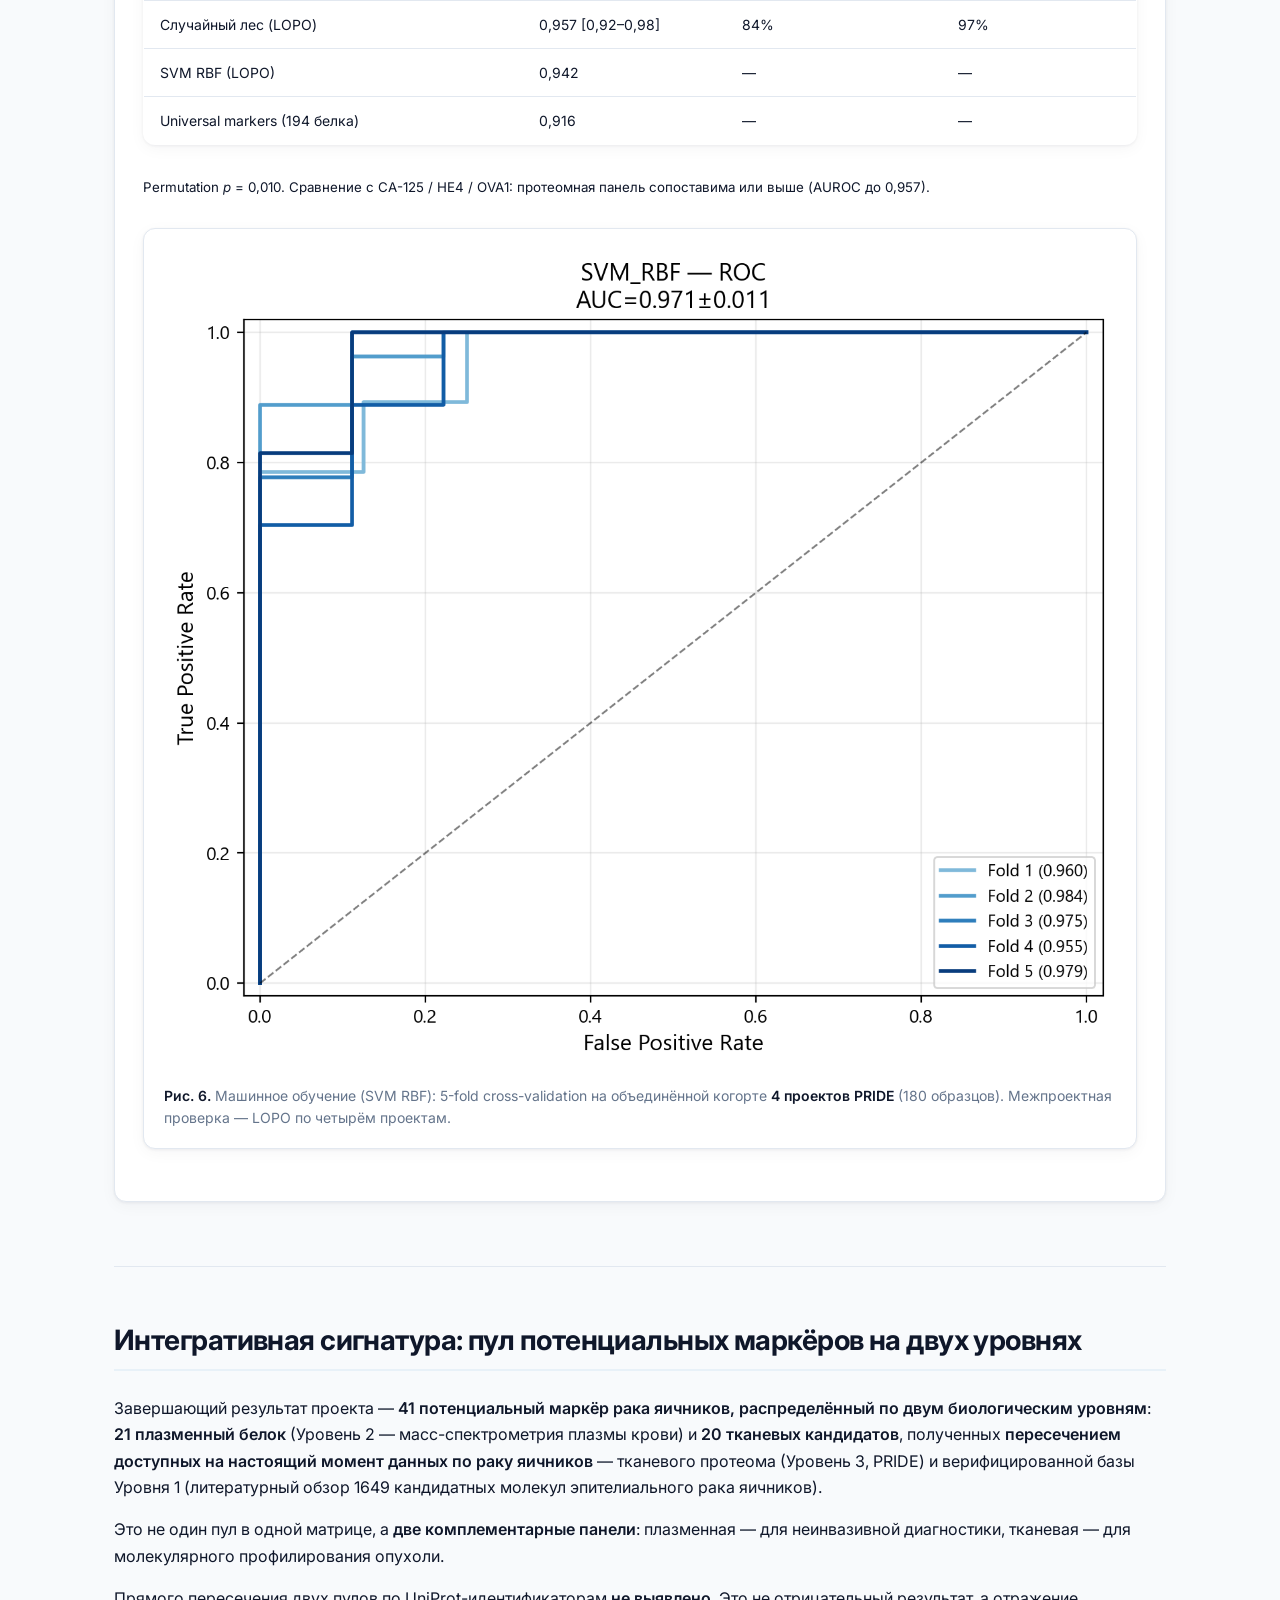
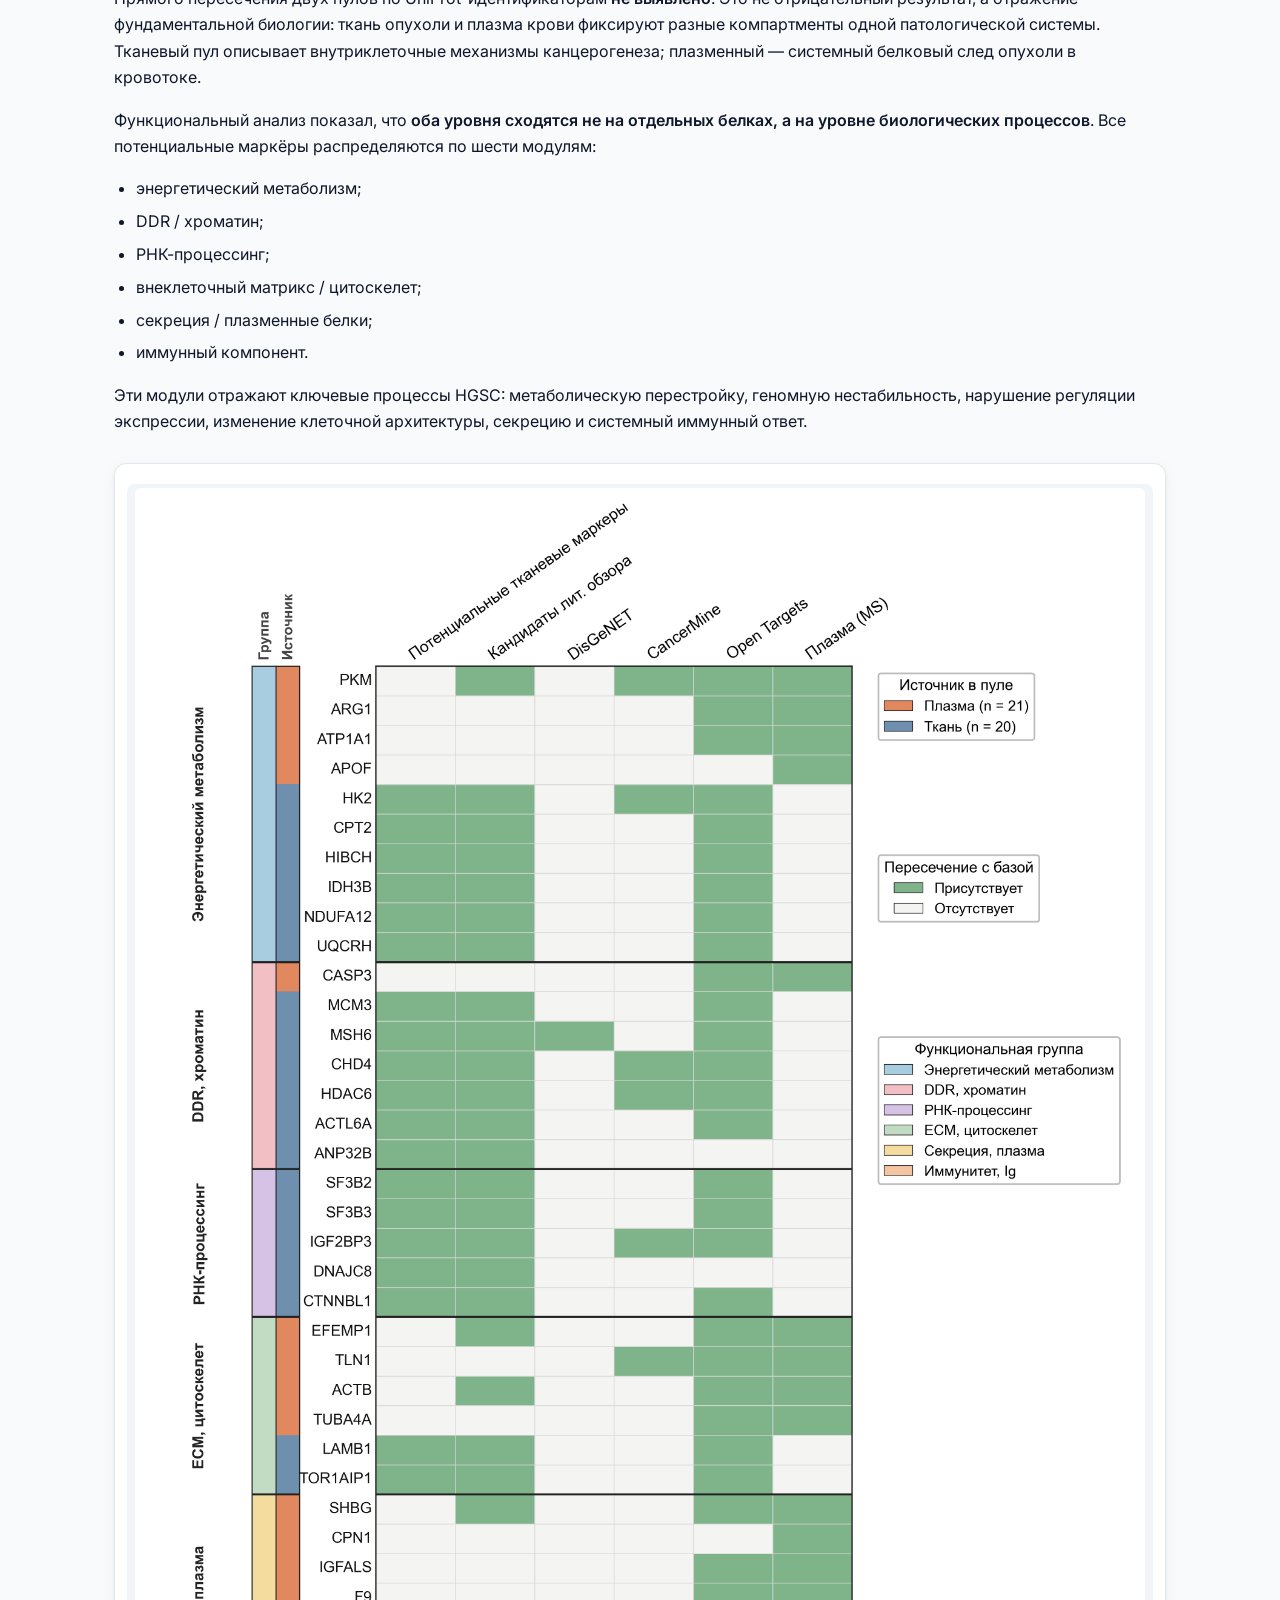
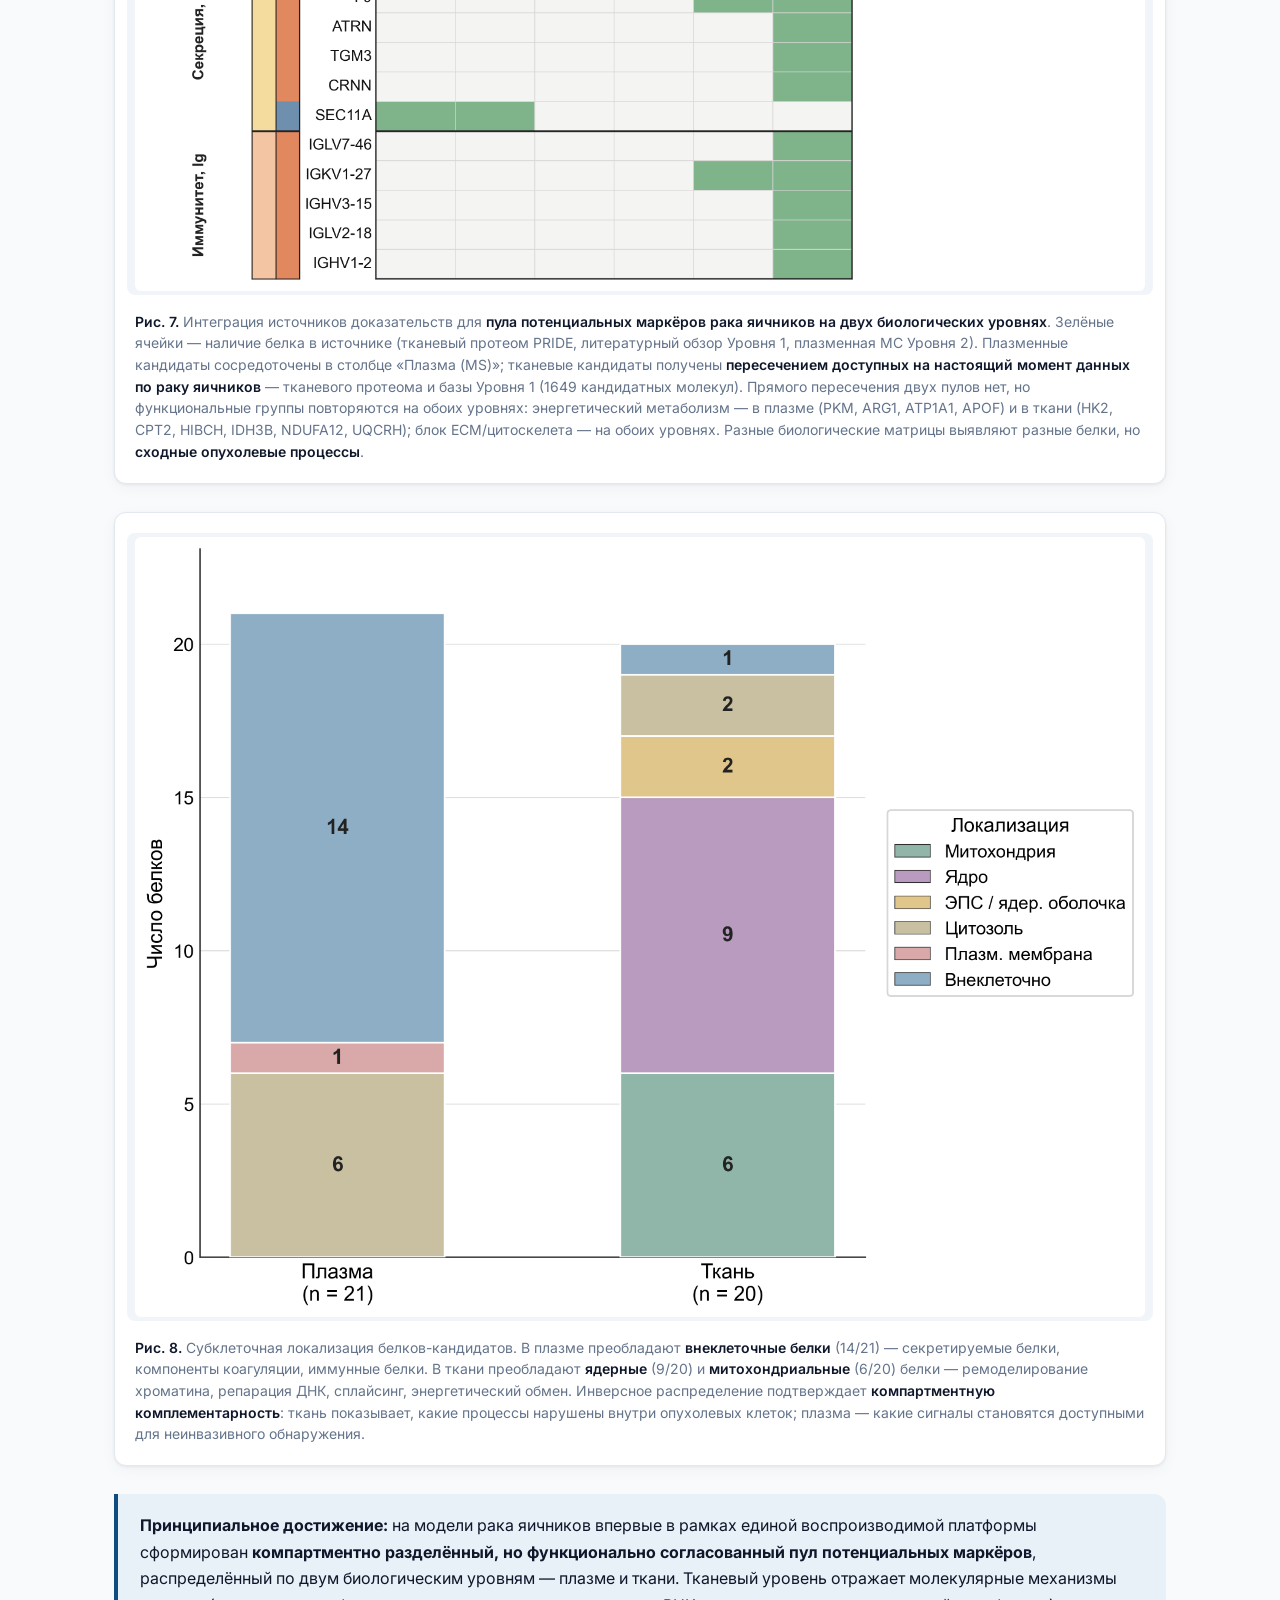
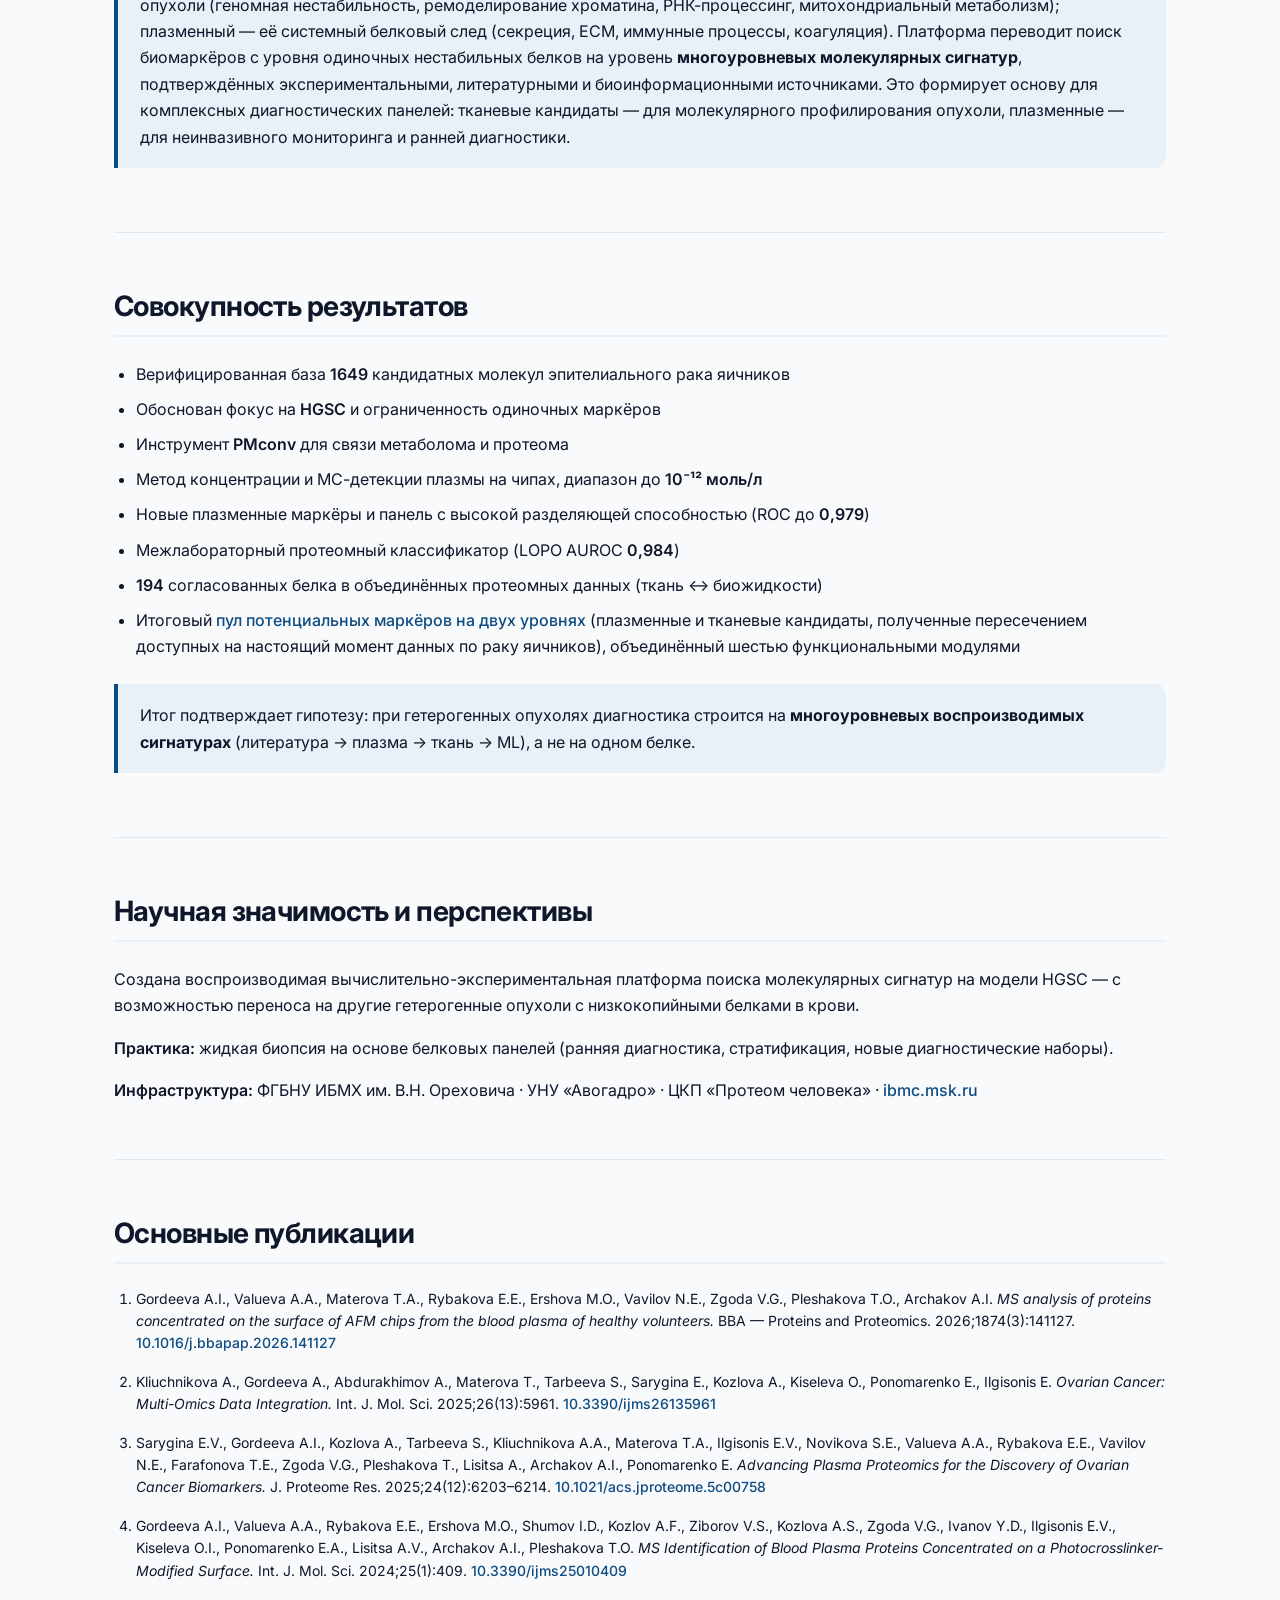
==== commit 0c8bb52b: "Add ЦКП 'Протеом человека' to infrastructure; remove agreement number Co-authored-by: Cursor <cursor" ====
--- a/docs/index.html
+++ b/docs/index.html
@@ -3,7 +3,7 @@
 <head>
   <meta charset="UTF-8" />
   <meta name="viewport" content="width=device-width, initial-scale=1" />
-  <title>Воспроизводимая вычислительно-экспериментальная платформа · ИБМХ · Авогадро</title>
+  <title>Воспроизводимая вычислительно-экспериментальная платформа · ИБМХ · Авогадро · ЦКП «Протеом человека»</title>
   <meta name="description" content="Воспроизводимая вычислительно-экспериментальная платформа для поиска молекулярных сигнатур гетерогенных опухолей: мультиомный обзор, протеомика плазмы, ML на PRIDE — модель HGSC." />
   <link rel="preconnect" href="https://fonts.googleapis.com" />
   <link rel="preconnect" href="https://fonts.gstatic.com" crossorigin />
@@ -18,7 +18,7 @@
       <h1>Воспроизводимая вычислительно-экспериментальная платформа для поиска молекулярных сигнатур гетерогенных опухолей</h1>
       <p class="lead">Модельная система — высокозлокачественный серозный рак яичников (HGSC). От систематического анализа мировых данных — к сверхчувствительной жидкой биопсии и межлабораторно воспроизводимым белковым сигнатурам.</p>
       <p class="authors"><span class="author-lead">Ильгисонис Екатерина Викторовна</span> · Ключникова Анна Алексеевна · Гордеева Арина Игоревна</p>
-      <p class="org">ФГБНУ ИБМХ им. В.Н. Ореховича · УНУ «Авогадро» · Москва</p>
+      <p class="org">ФГБНУ ИБМХ им. В.Н. Ореховича · УНУ «Авогадро» · ЦКП «Протеом человека» · Москва</p>
       <p class="funding">При поддержке <a href="https://rscf.ru/project/24-74-10098/" target="_blank" rel="noopener">РНФ</a>, проект №&nbsp;24-74-10098: «Подходы глубокого машинного обучения для интеграции мультиомиксных данных»</p>
     </div>
   </header>
@@ -35,7 +35,7 @@
 
   <nav class="site-nav" aria-label="Разделы проекта">
     <ul class="inner">
-      <li><a href="#avogadro">Установка «Авогадро»</a></li>
+      <li><a href="#avogadro">«Авогадро» и ЦКП</a></li>
       <li><a href="#hypothesis">Гипотеза</a></li>
       <li><a href="#field">Состояние области</a></li>
       <li><a href="#strategy">Три уровня</a></li>
@@ -50,9 +50,13 @@
   <main class="content-wrap">
 
     <section id="avogadro">
-      <h2>I. Инфраструктура: УНУ «Авогадро»</h2>
-      <p>Работа выполнена в рамках Уникальной научной установки «Авогадро» ФГБНУ ИБМХ им. В.Н. Ореховича — для исследования биосистем на уровне единичных биомакромолекул и определения белков в <strong>низких и сверхнизких концентрациях</strong>.</p>
-      <p>Стратегическая задача установки: высокочувствительные постгеномные подходы к гетерогенным заболеваниям на основе протеомики, мультиомных данных, физико-химических методов и машинного обучения.</p>
+      <h2>I. Инфраструктура: УНУ «Авогадро» и ЦКП «Протеом человека»</h2>
+      <p>Работа выполнена в ФГБНУ ИБМХ им. В.Н. Ореховича на двух инфраструктурах:</p>
+      <ul>
+        <li><strong>Уникальная научная установка «Авогадро»</strong> — исследование биосистем на уровне единичных биомакромолекул и определение белков в <strong>низких и сверхнизких концентрациях</strong> (атомно-силовая микроскопия + масс-спектрометрия, диапазон 10⁻⁶–10⁻¹² моль/л).</li>
+        <li><strong>ЦКП «Протеом человека»</strong> (организован в 2003 году под руководством академика РАН А.И. Арчакова) — высокоточная биологическая масс-спектрометрия для фундаментальной протеомики и поиска диагностических маркёров; материально-техническая база международного проекта <em>Human Proteome</em> (HUPO), в рамках которого Россия отвечает за идентификацию белковых продуктов генов 18-й хромосомы человека.</li>
+      </ul>
+      <p>Стратегическая задача: высокочувствительные постгеномные подходы к гетерогенным заболеваниям на основе протеомики, мультиомных данных, физико-химических методов и машинного обучения.</p>
       <p><strong>Модельная система</strong> — высокозлокачественный серозный рак яичников (HGSC): высокая летальность, молекулярная неоднородность, поздняя диагностика, отсутствие устойчивых одиночных белковых биомаркёров.</p>
     </section>
 
@@ -301,7 +305,7 @@
       <h2>Научная значимость и перспективы</h2>
       <p>Создана воспроизводимая вычислительно-экспериментальная платформа поиска молекулярных сигнатур на модели HGSC — с возможностью переноса на другие гетерогенные опухоли с низкокопийными белками в крови.</p>
       <p><strong>Практика:</strong> жидкая биопсия на основе белковых панелей (ранняя диагностика, стратификация, новые диагностические наборы).</p>
-      <p><strong>Инфраструктура:</strong> ФГБНУ ИБМХ им. В.Н. Ореховича · УНУ «Авогадро» · Соглашение №075-15-2021-933 · <a href="https://ibmc.msk.ru" target="_blank" rel="noopener">ibmc.msk.ru</a></p>
+      <p><strong>Инфраструктура:</strong> ФГБНУ ИБМХ им. В.Н. Ореховича · УНУ «Авогадро» · ЦКП «Протеом человека» · <a href="https://ibmc.msk.ru" target="_blank" rel="noopener">ibmc.msk.ru</a></p>
     </section>
 
     <section id="publications">
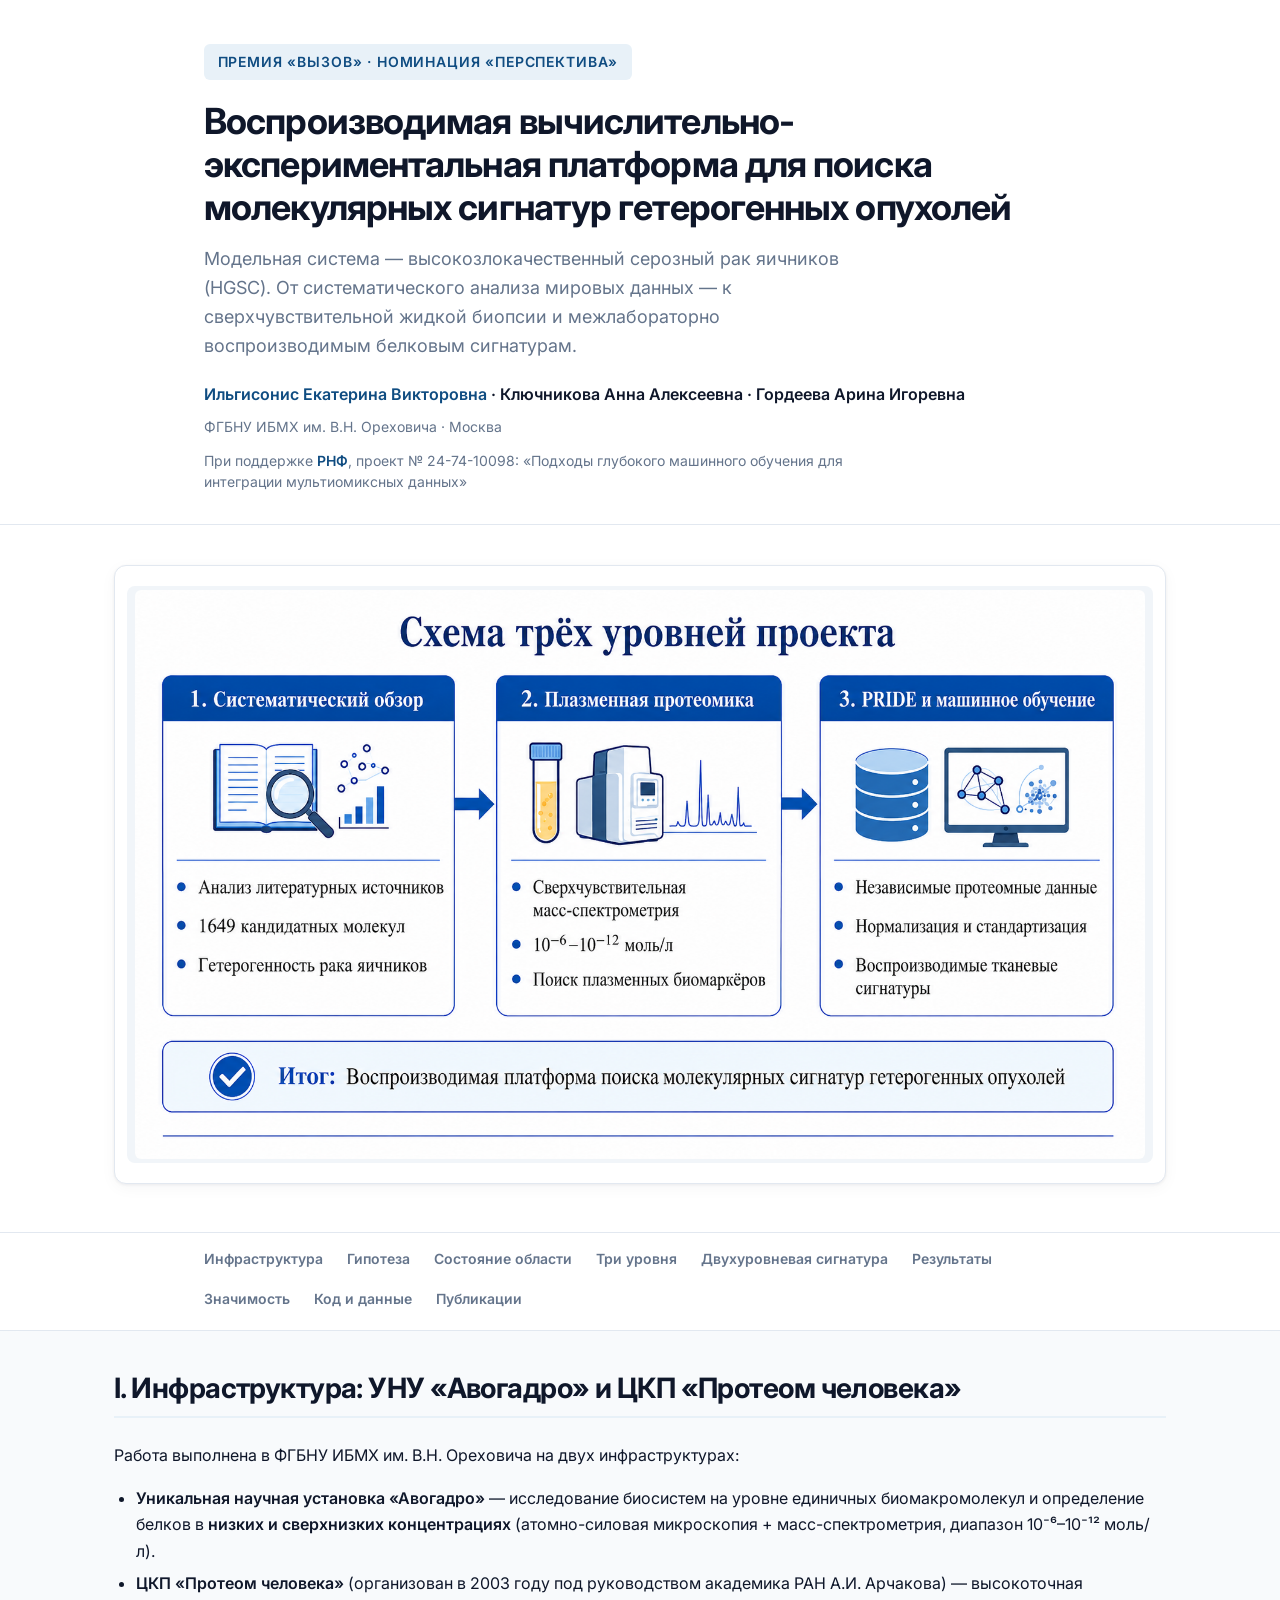
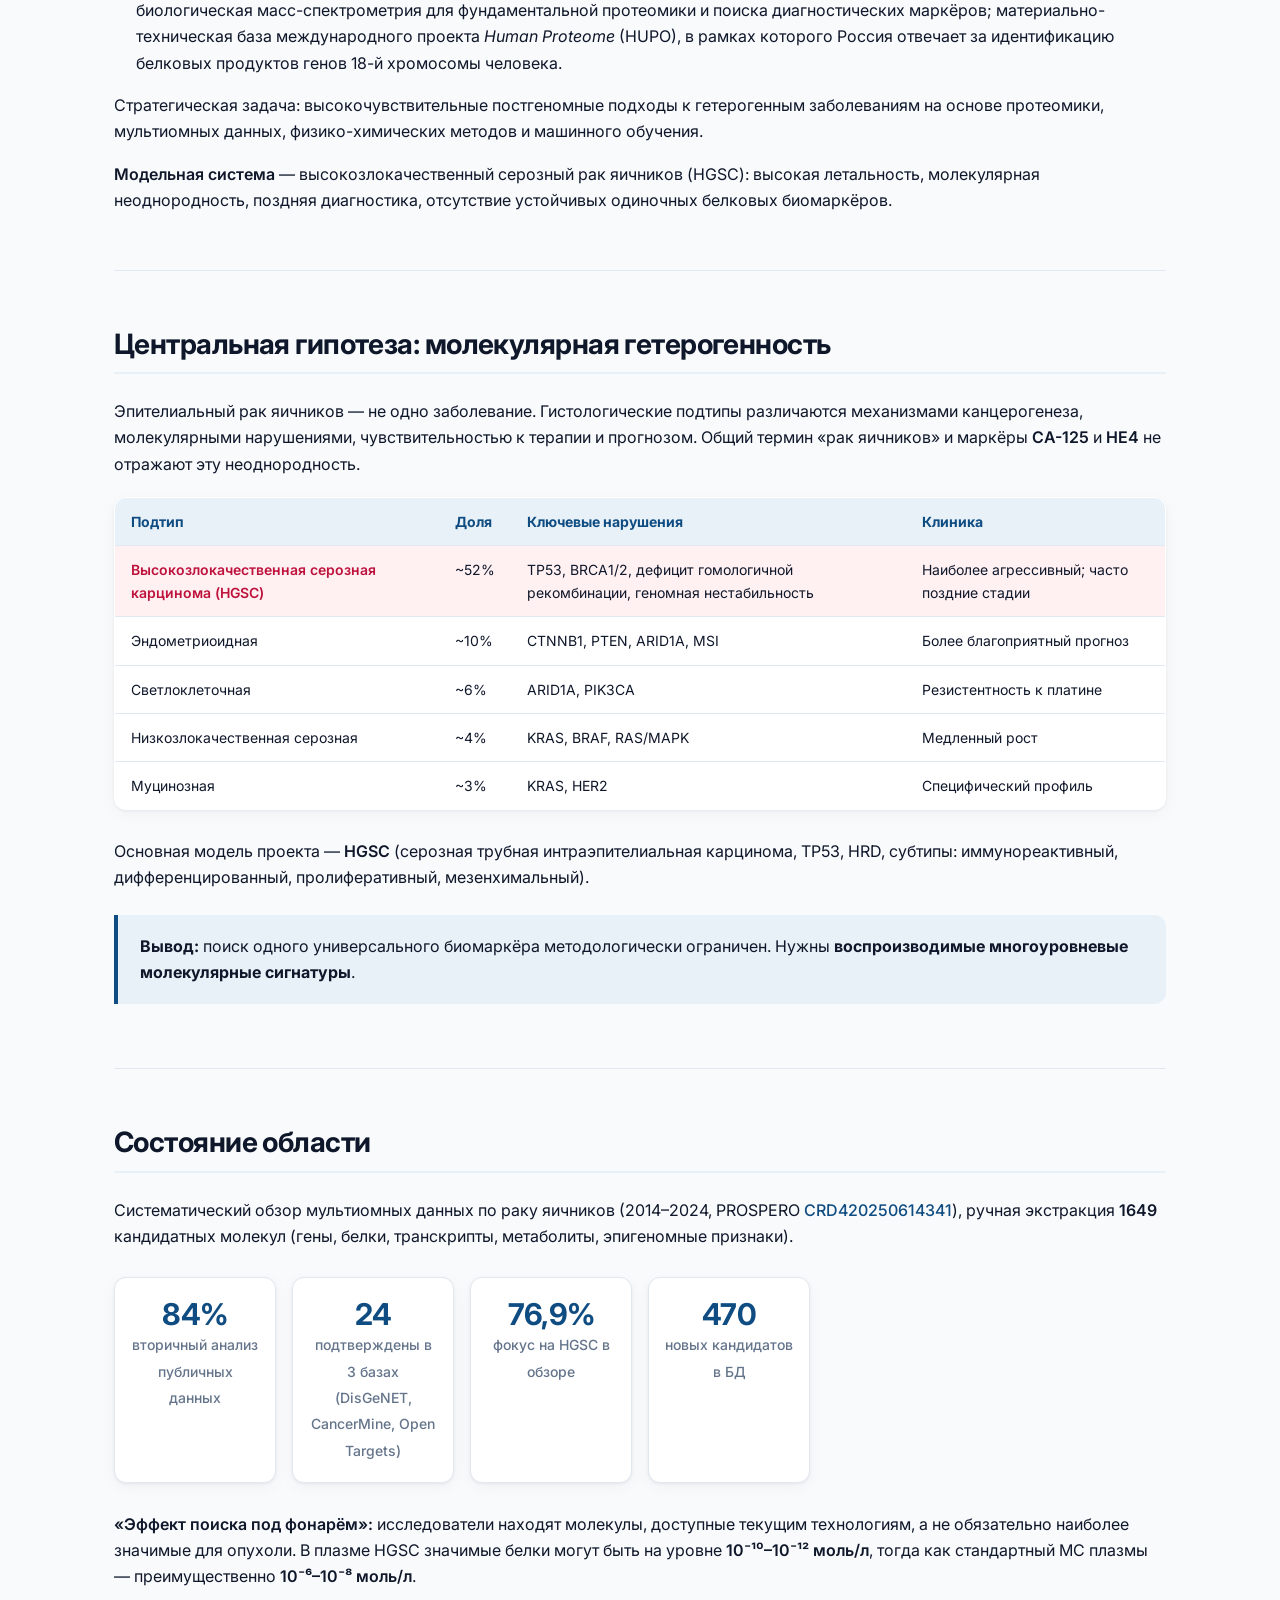
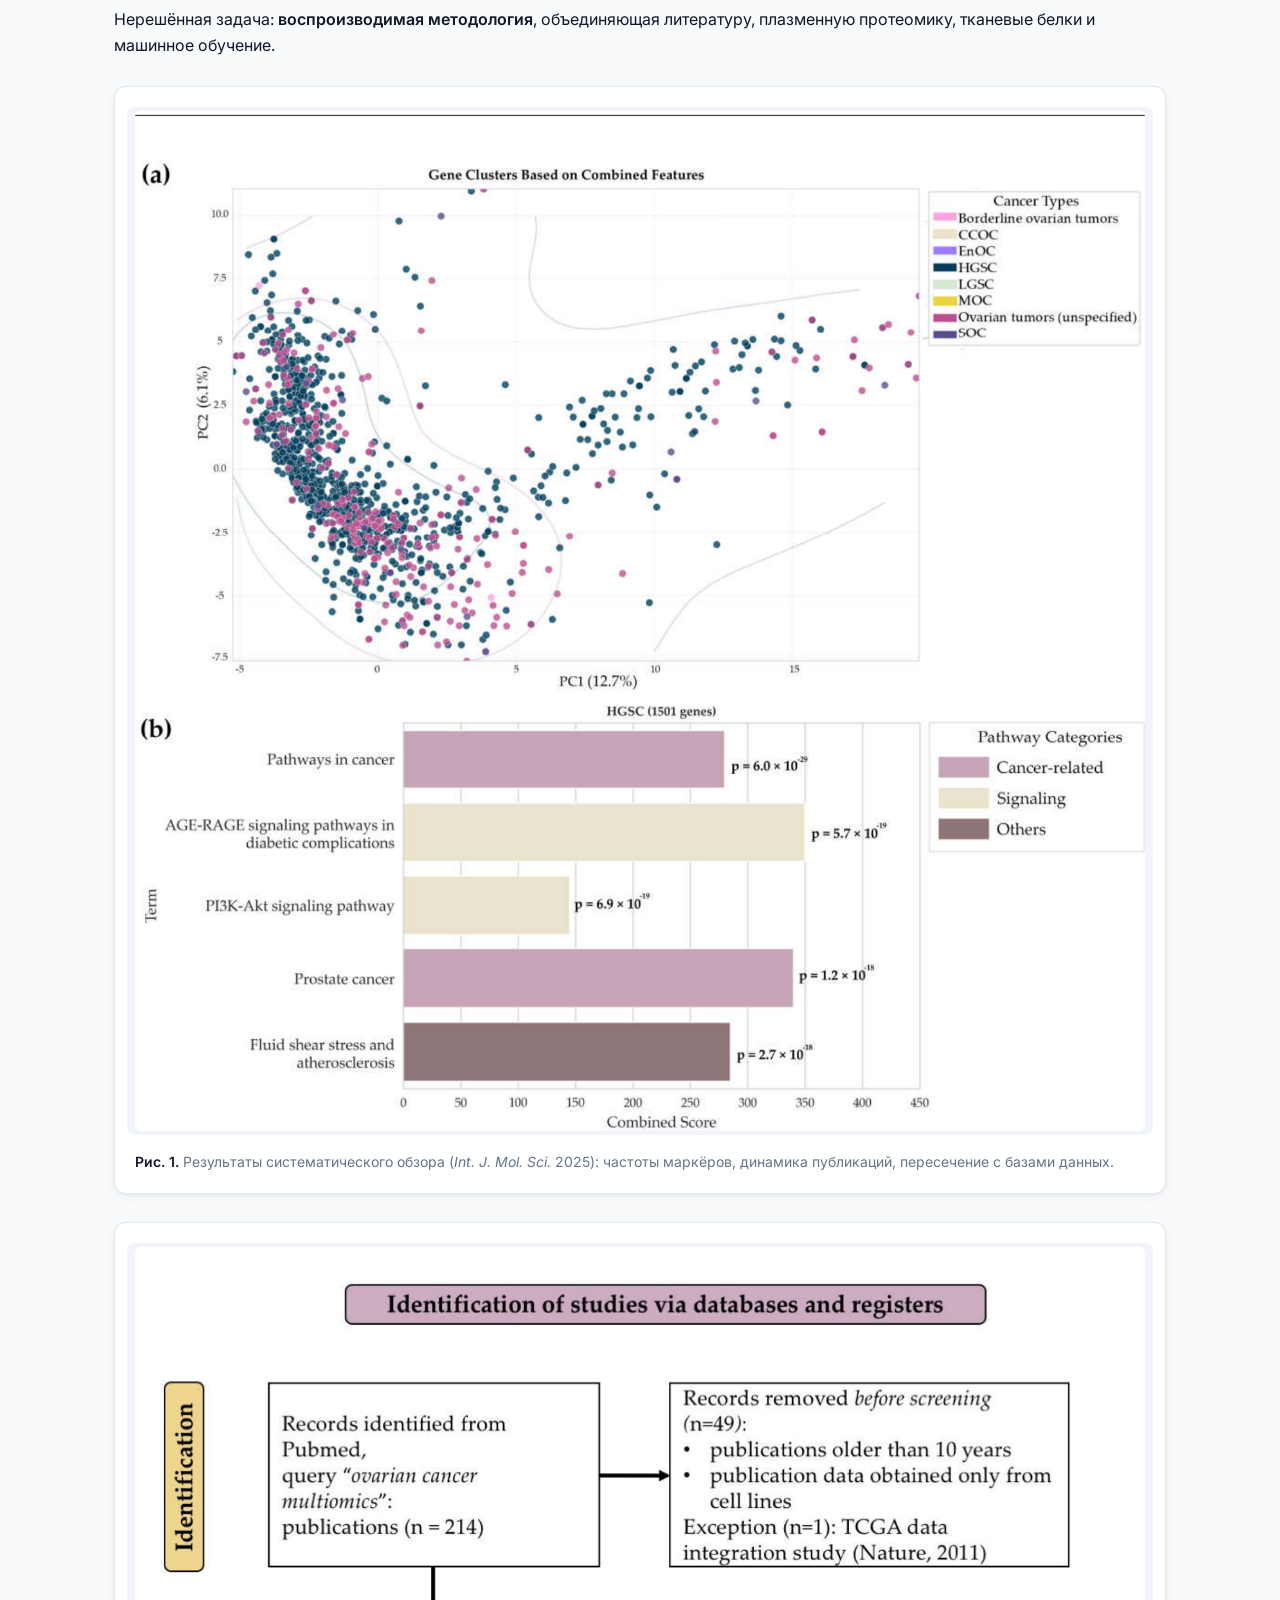
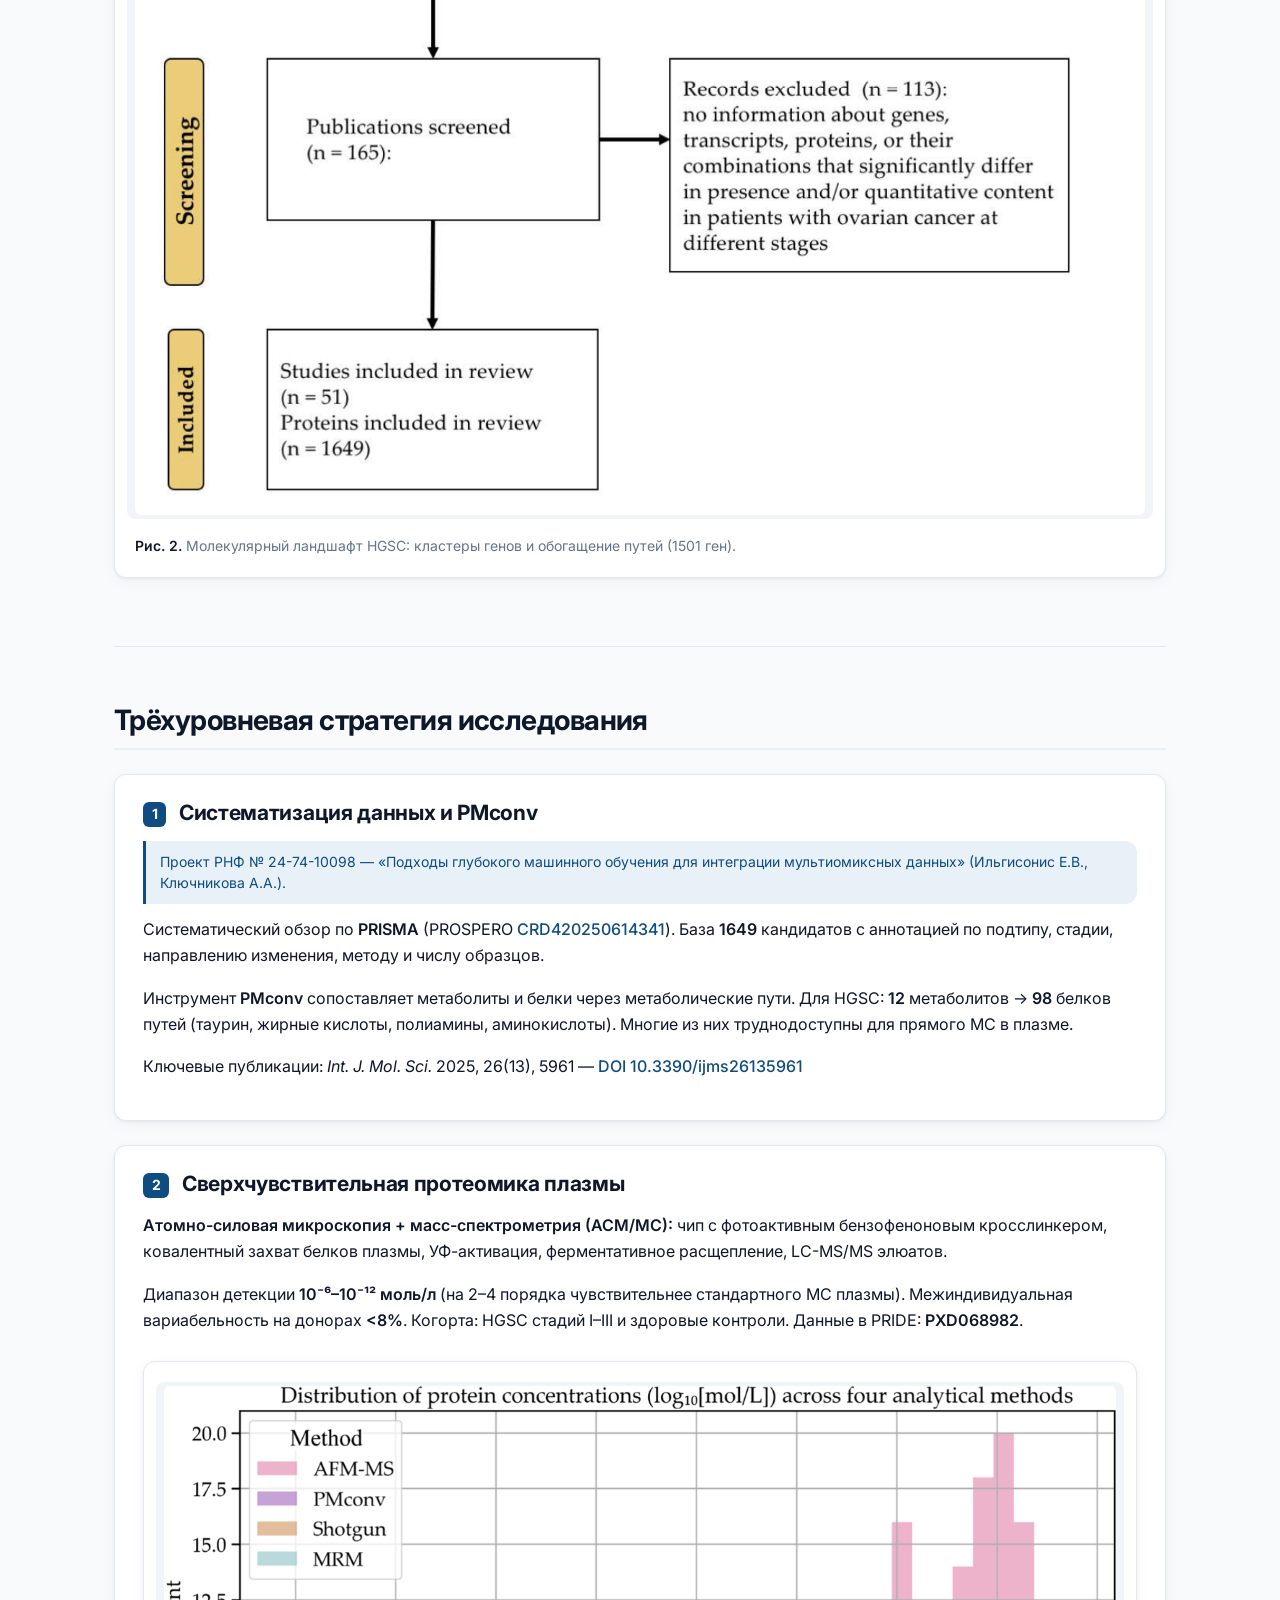
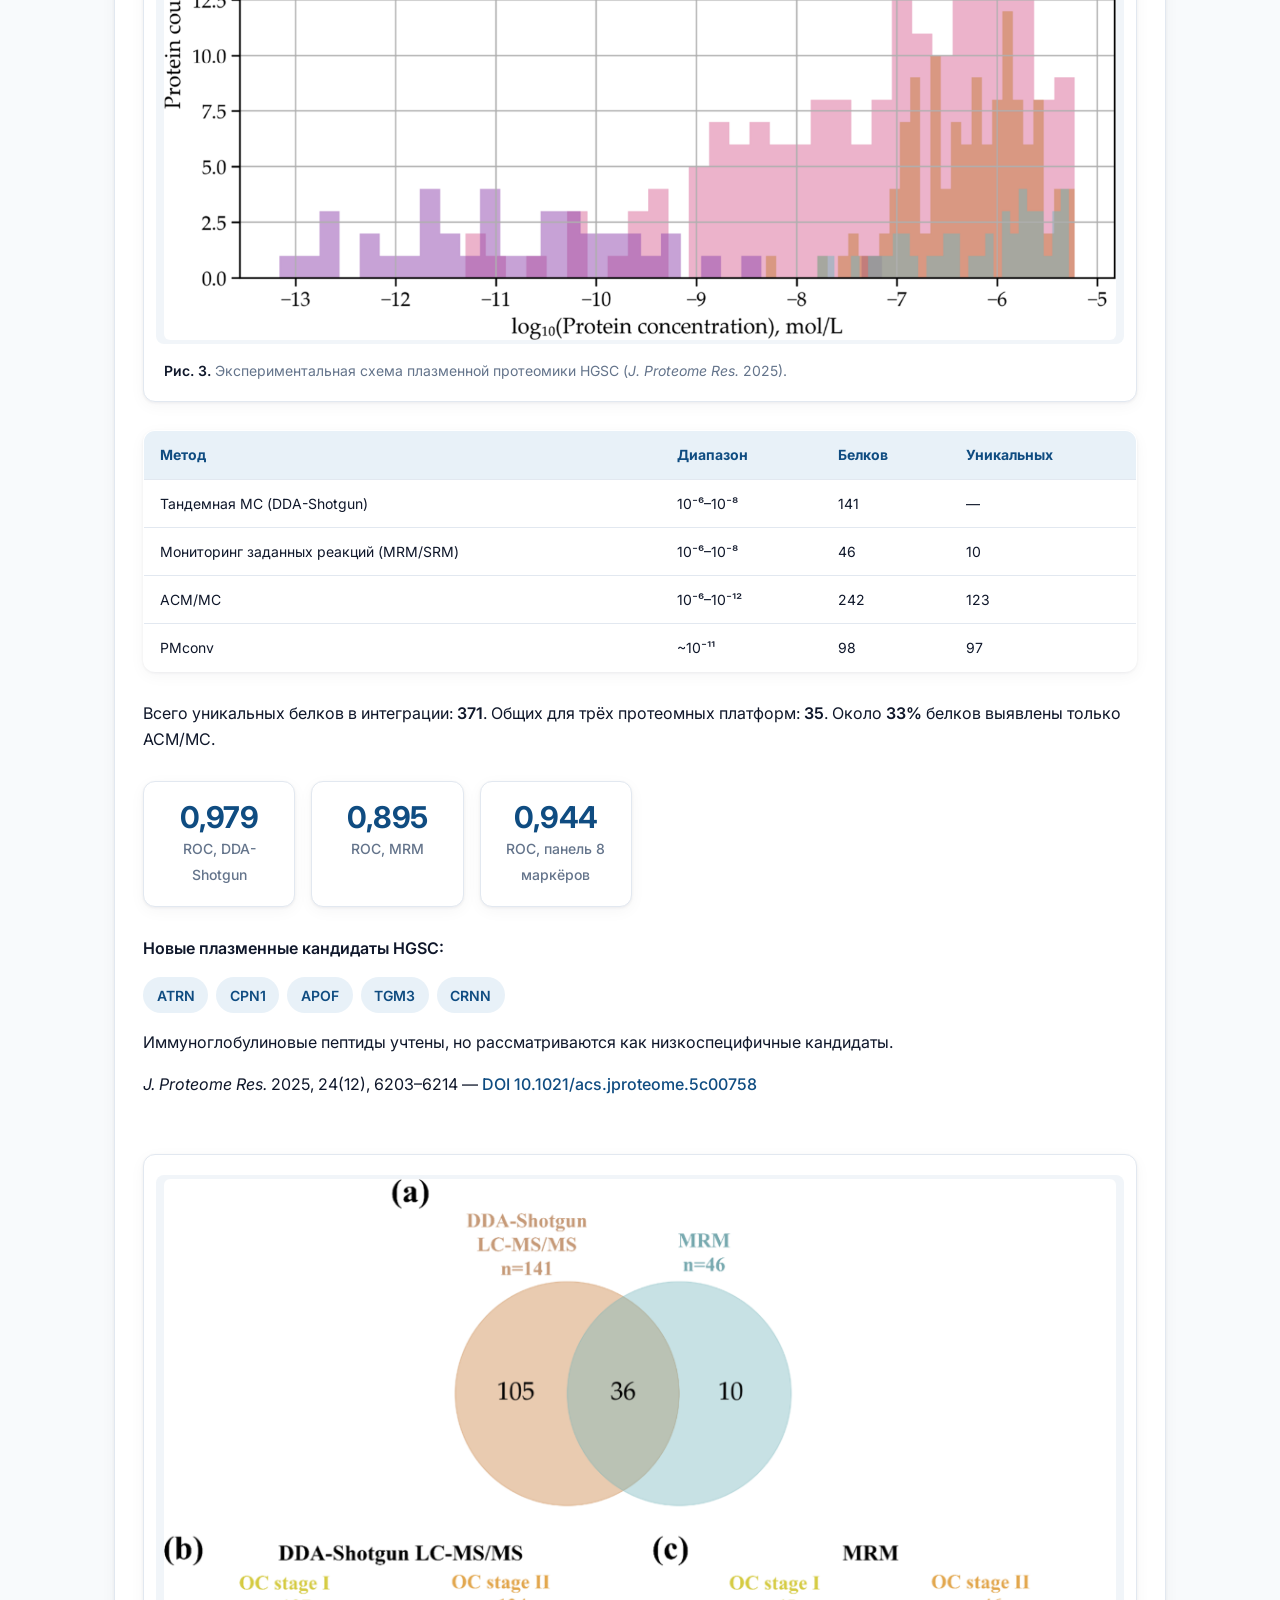
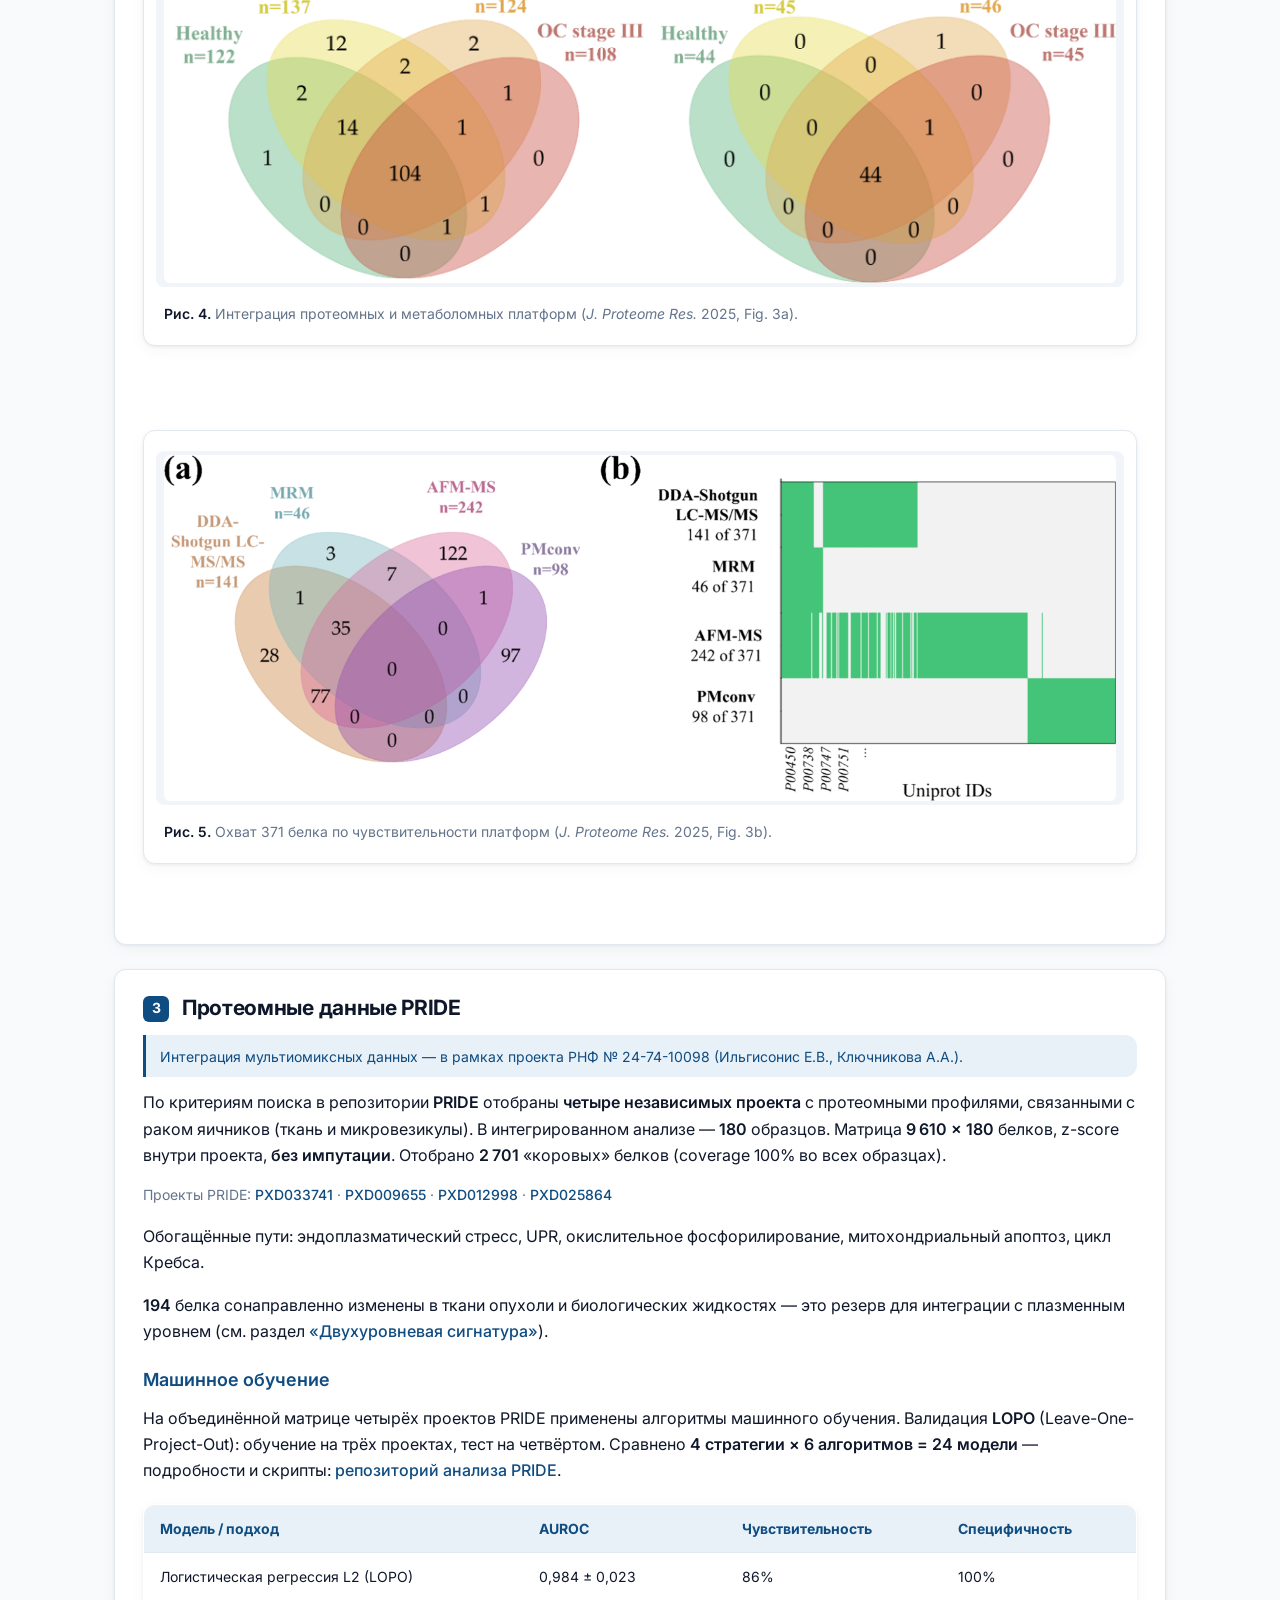
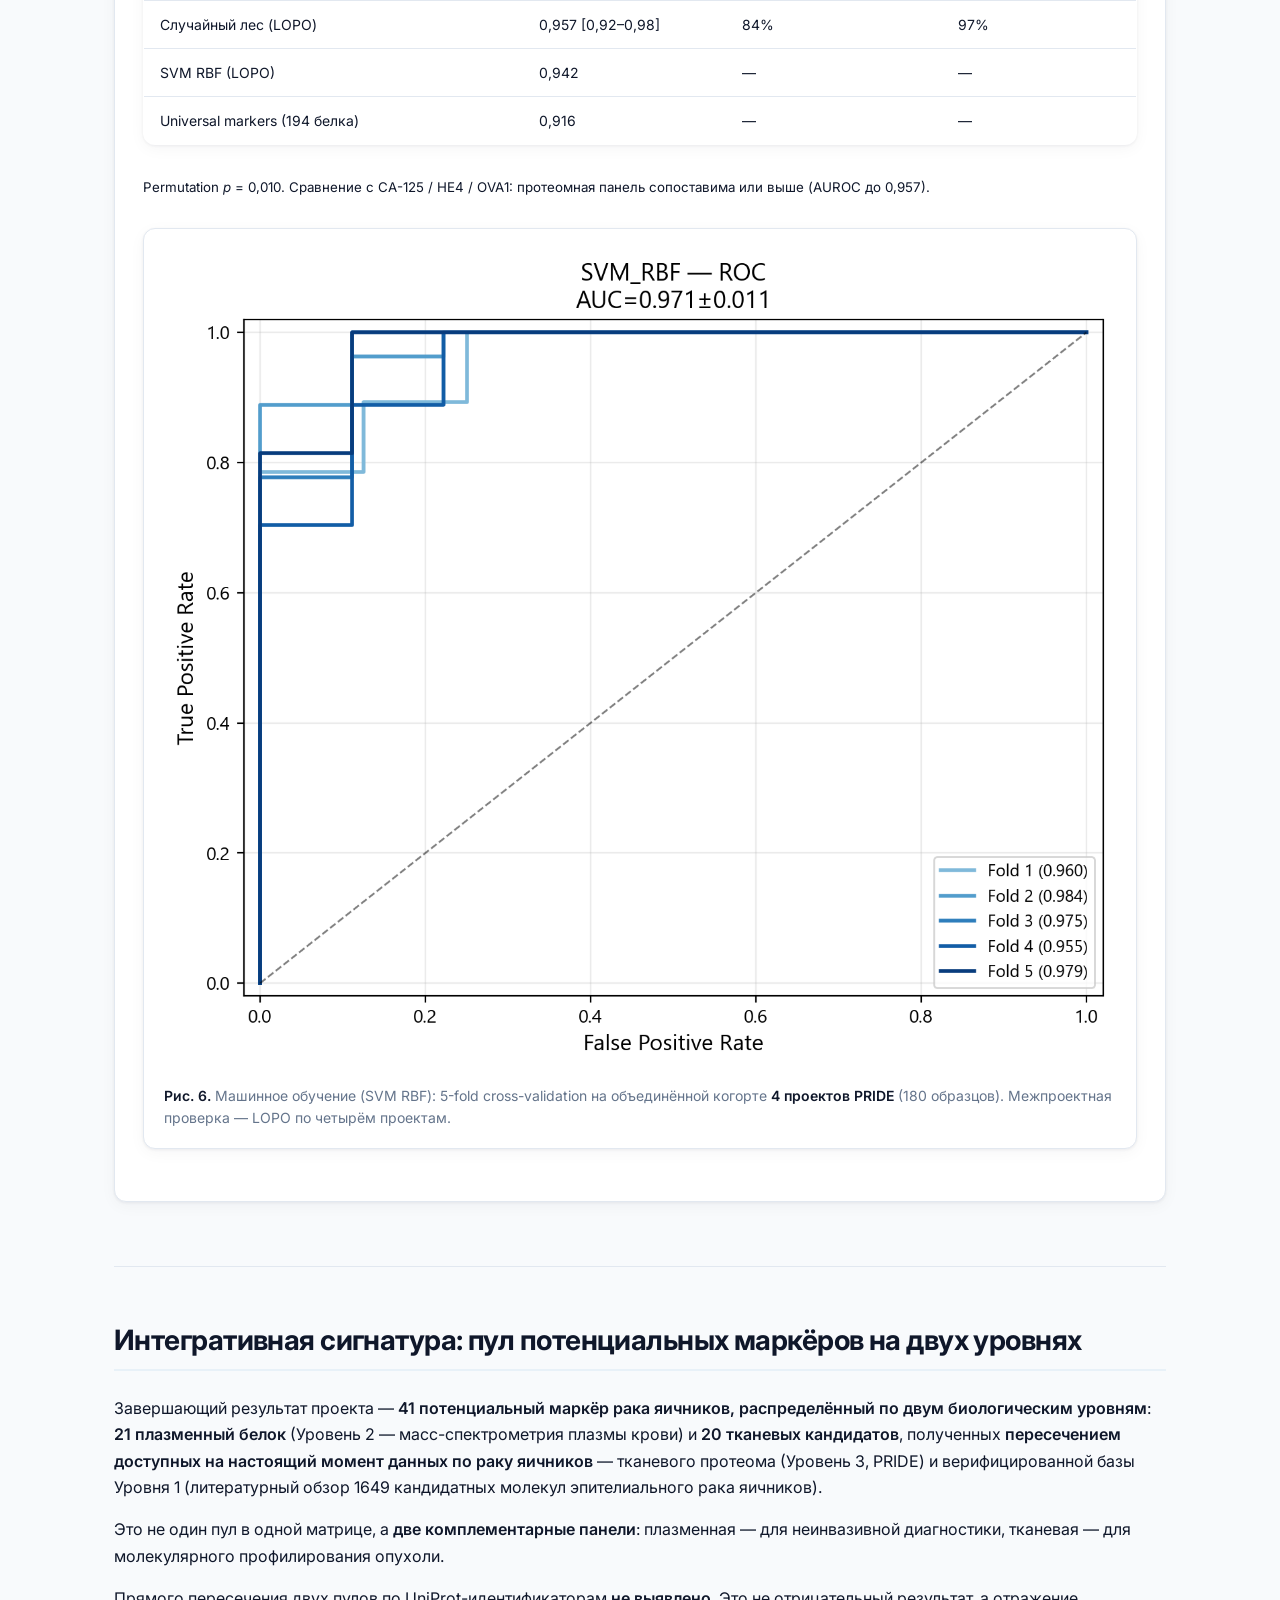
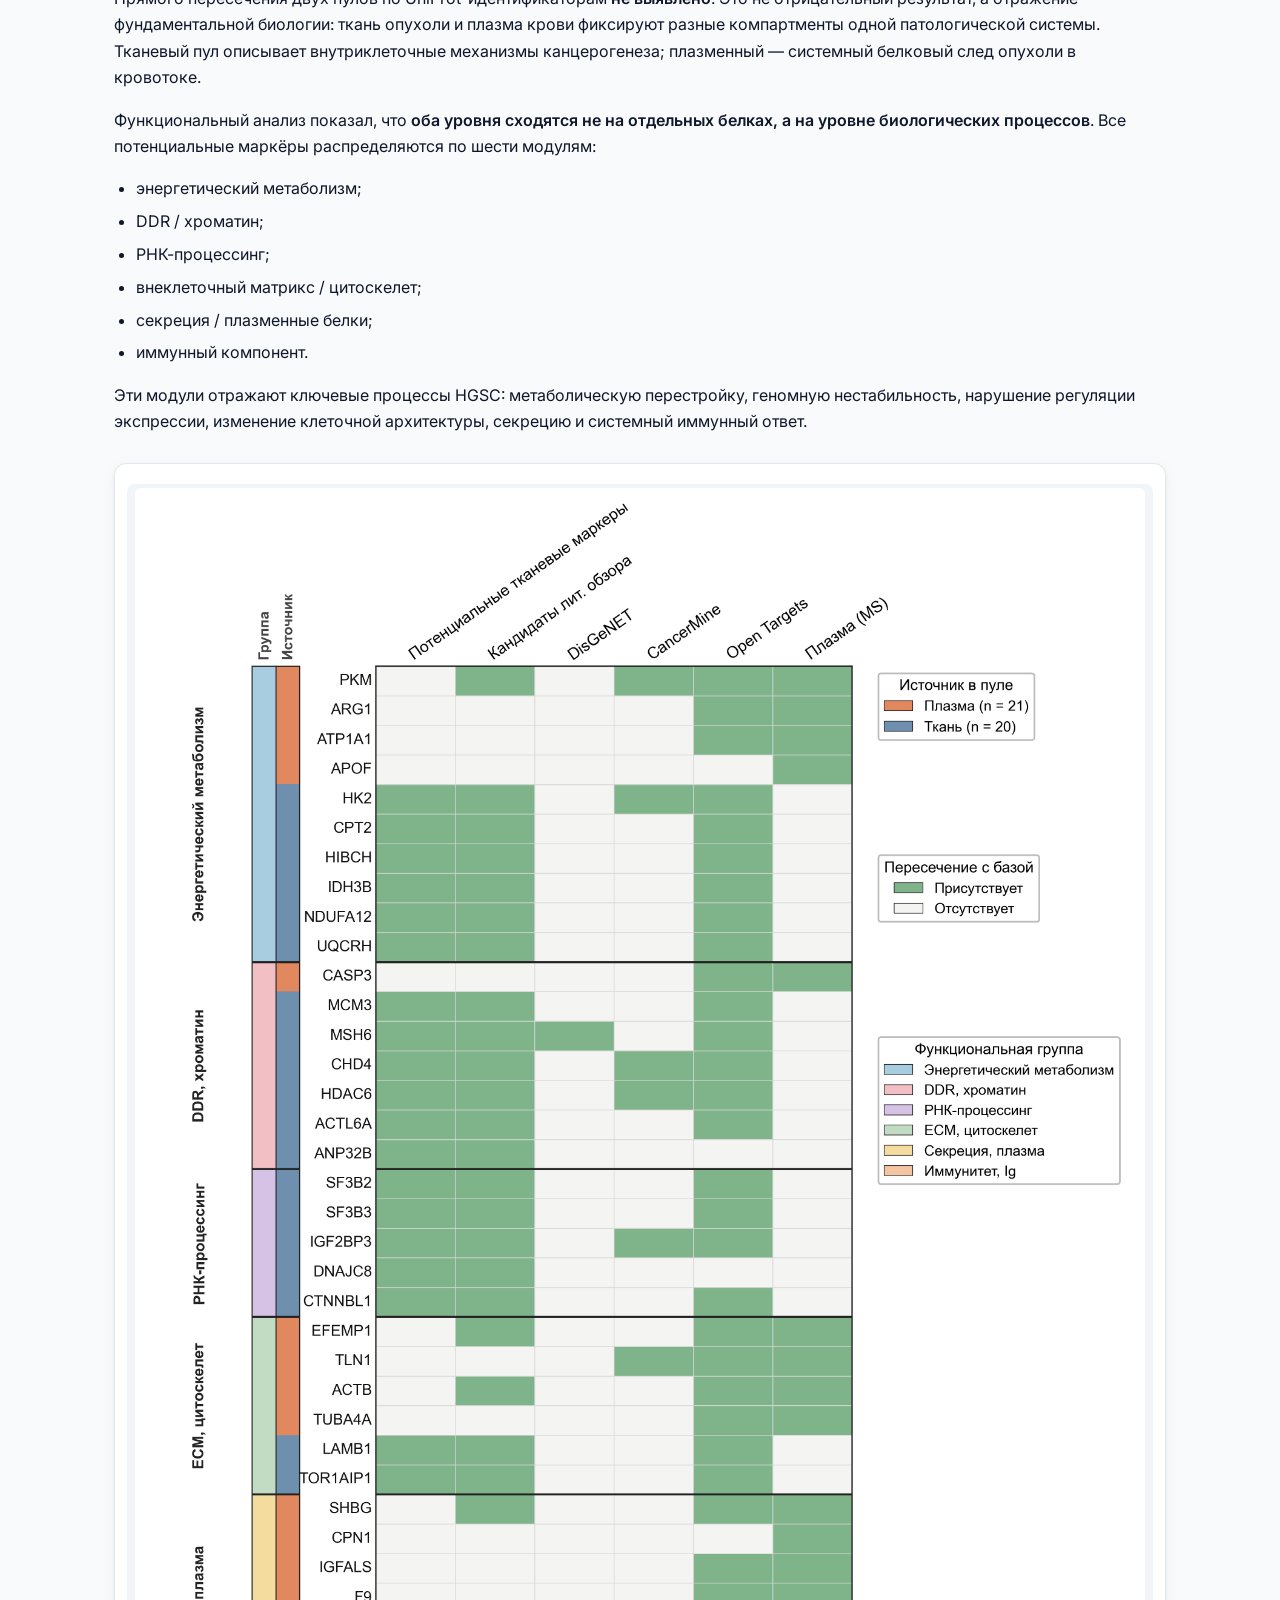
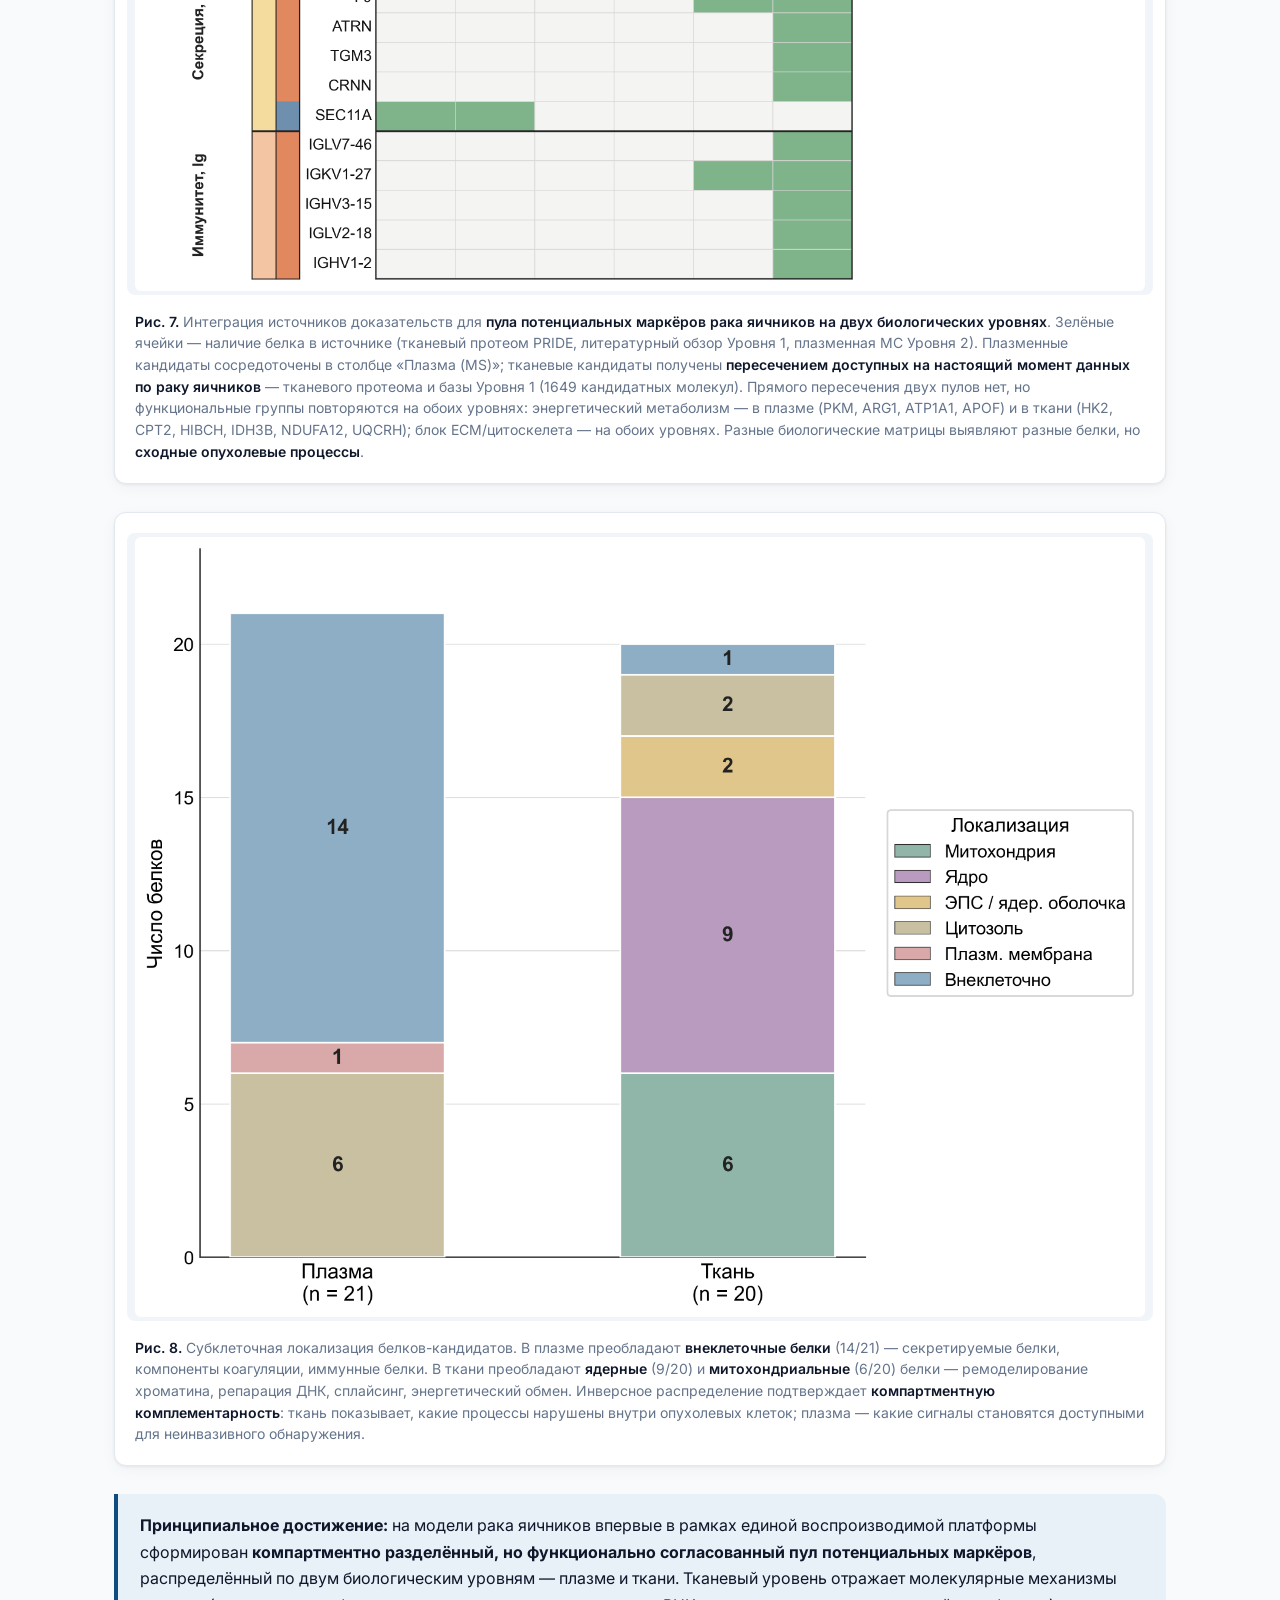
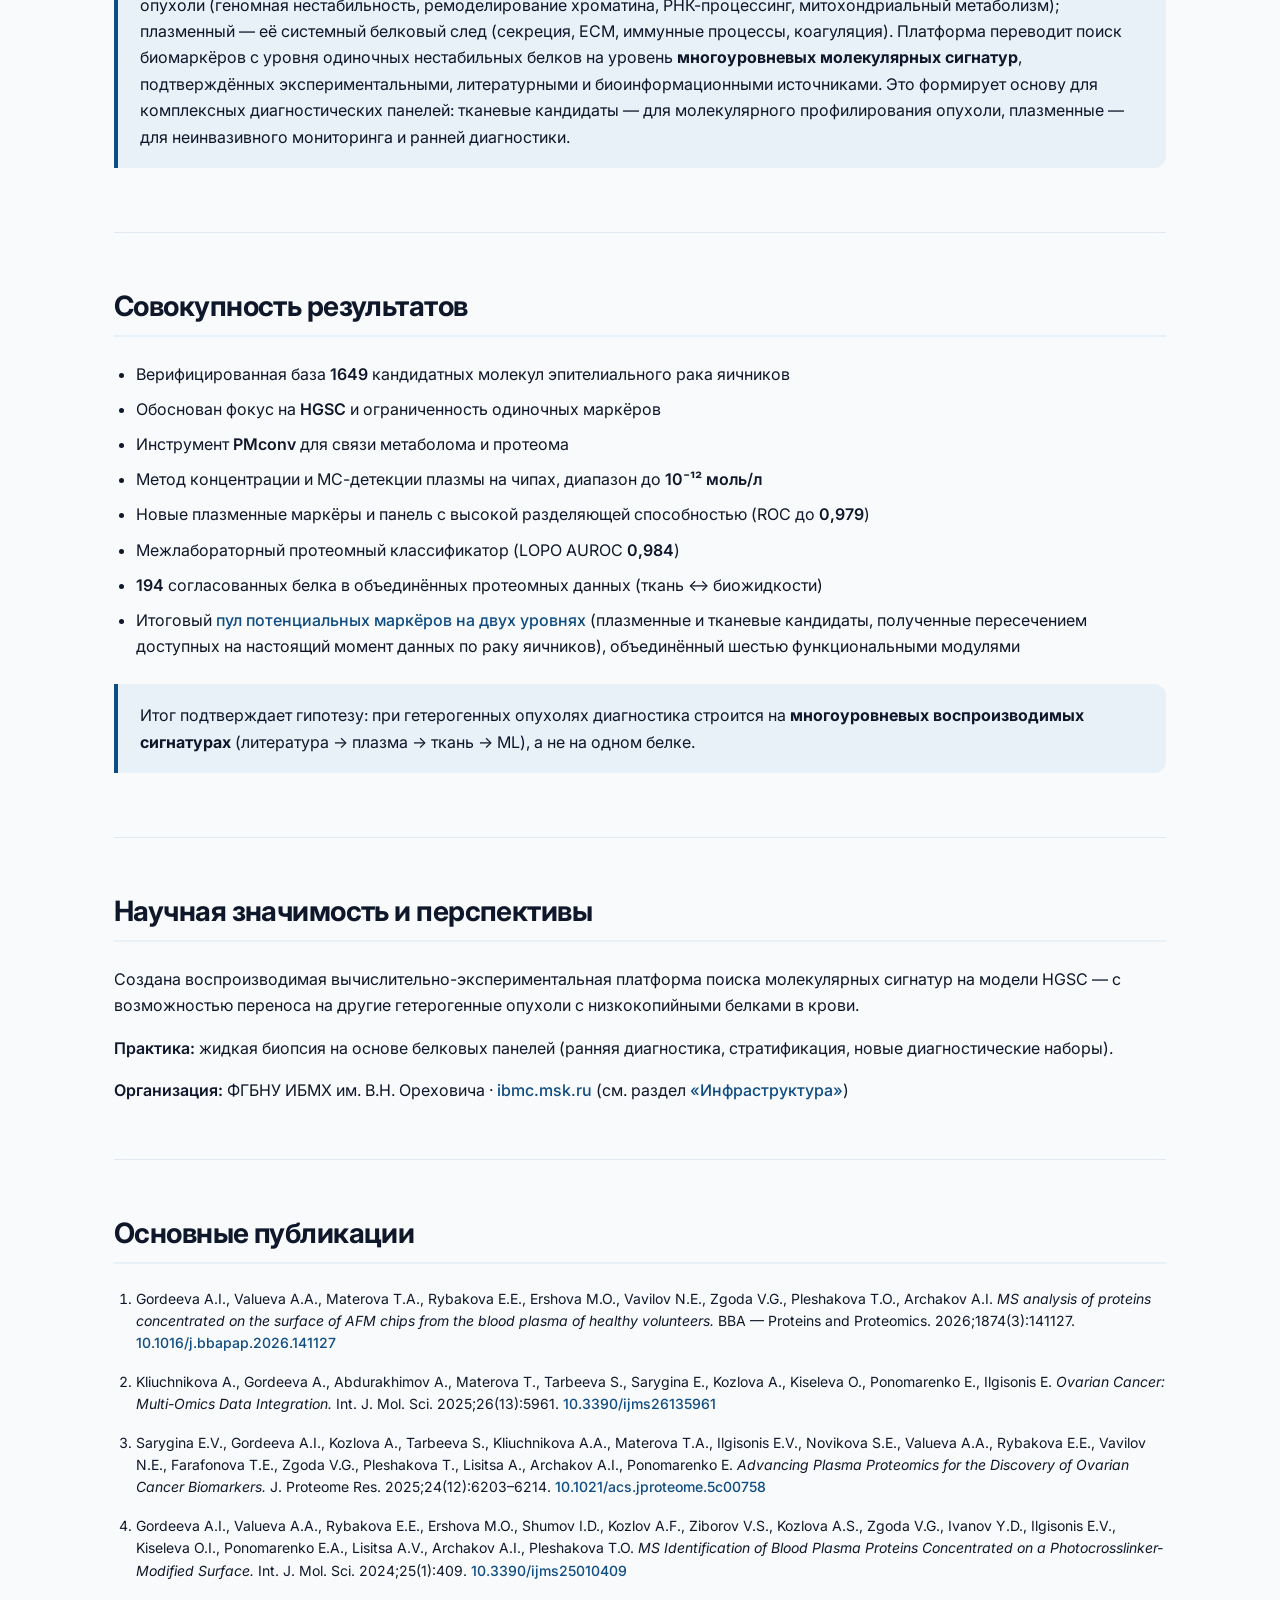
==== commit d413fb87: "Mention 'Авогадро' and ЦКП only once (in Infrastructure section) Co-authored-by: Cursor <cursoragent" ====
--- a/docs/index.html
+++ b/docs/index.html
@@ -3,7 +3,7 @@
 <head>
   <meta charset="UTF-8" />
   <meta name="viewport" content="width=device-width, initial-scale=1" />
-  <title>Воспроизводимая вычислительно-экспериментальная платформа · ИБМХ · Авогадро · ЦКП «Протеом человека»</title>
+  <title>Воспроизводимая вычислительно-экспериментальная платформа · ИБМХ</title>
   <meta name="description" content="Воспроизводимая вычислительно-экспериментальная платформа для поиска молекулярных сигнатур гетерогенных опухолей: мультиомный обзор, протеомика плазмы, ML на PRIDE — модель HGSC." />
   <link rel="preconnect" href="https://fonts.googleapis.com" />
   <link rel="preconnect" href="https://fonts.gstatic.com" crossorigin />
@@ -18,7 +18,7 @@
       <h1>Воспроизводимая вычислительно-экспериментальная платформа для поиска молекулярных сигнатур гетерогенных опухолей</h1>
       <p class="lead">Модельная система — высокозлокачественный серозный рак яичников (HGSC). От систематического анализа мировых данных — к сверхчувствительной жидкой биопсии и межлабораторно воспроизводимым белковым сигнатурам.</p>
       <p class="authors"><span class="author-lead">Ильгисонис Екатерина Викторовна</span> · Ключникова Анна Алексеевна · Гордеева Арина Игоревна</p>
-      <p class="org">ФГБНУ ИБМХ им. В.Н. Ореховича · УНУ «Авогадро» · ЦКП «Протеом человека» · Москва</p>
+      <p class="org">ФГБНУ ИБМХ им. В.Н. Ореховича · Москва</p>
       <p class="funding">При поддержке <a href="https://rscf.ru/project/24-74-10098/" target="_blank" rel="noopener">РНФ</a>, проект №&nbsp;24-74-10098: «Подходы глубокого машинного обучения для интеграции мультиомиксных данных»</p>
     </div>
   </header>
@@ -35,7 +35,7 @@
 
   <nav class="site-nav" aria-label="Разделы проекта">
     <ul class="inner">
-      <li><a href="#avogadro">«Авогадро» и ЦКП</a></li>
+      <li><a href="#avogadro">Инфраструктура</a></li>
       <li><a href="#hypothesis">Гипотеза</a></li>
       <li><a href="#field">Состояние области</a></li>
       <li><a href="#strategy">Три уровня</a></li>
@@ -305,7 +305,7 @@
       <h2>Научная значимость и перспективы</h2>
       <p>Создана воспроизводимая вычислительно-экспериментальная платформа поиска молекулярных сигнатур на модели HGSC — с возможностью переноса на другие гетерогенные опухоли с низкокопийными белками в крови.</p>
       <p><strong>Практика:</strong> жидкая биопсия на основе белковых панелей (ранняя диагностика, стратификация, новые диагностические наборы).</p>
-      <p><strong>Инфраструктура:</strong> ФГБНУ ИБМХ им. В.Н. Ореховича · УНУ «Авогадро» · ЦКП «Протеом человека» · <a href="https://ibmc.msk.ru" target="_blank" rel="noopener">ibmc.msk.ru</a></p>
+      <p><strong>Организация:</strong> ФГБНУ ИБМХ им. В.Н. Ореховича · <a href="https://ibmc.msk.ru" target="_blank" rel="noopener">ibmc.msk.ru</a> (см. раздел <a href="#avogadro">«Инфраструктура»</a>)</p>
     </section>
 
     <section id="publications">
